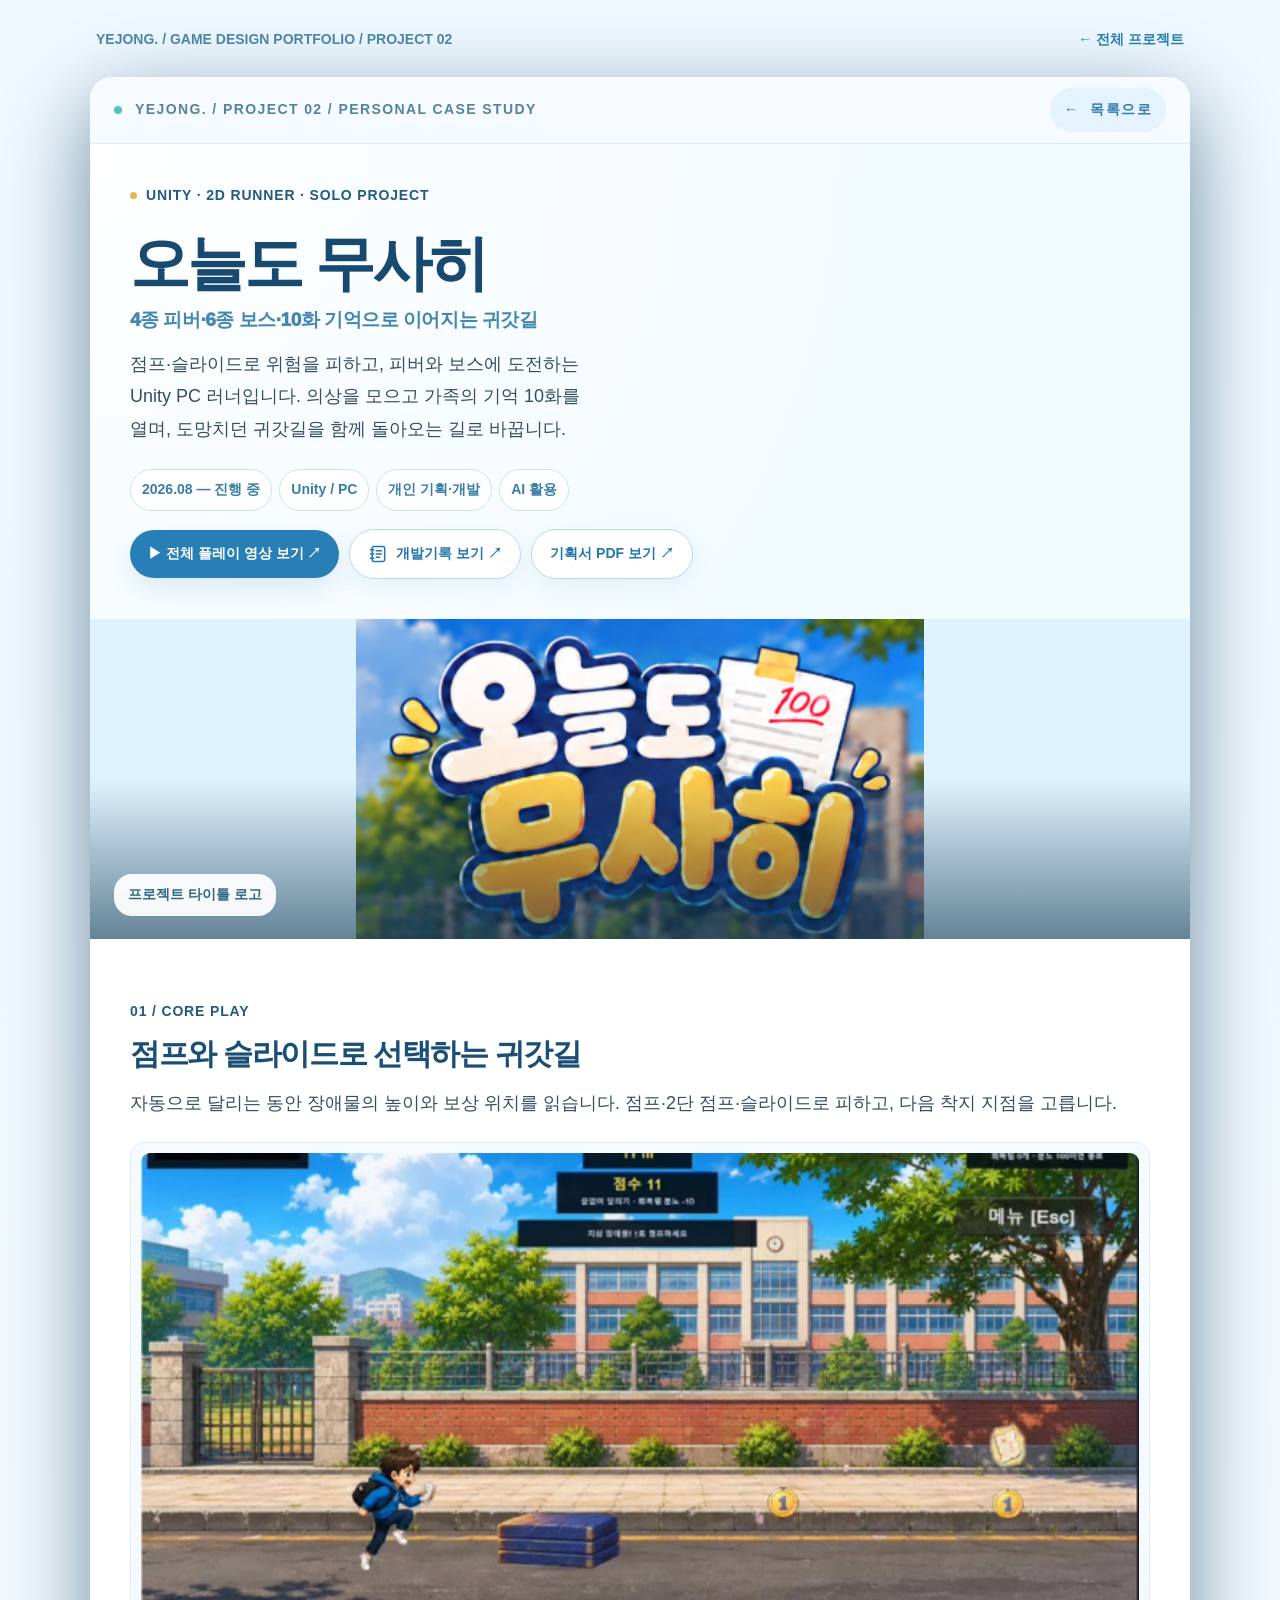
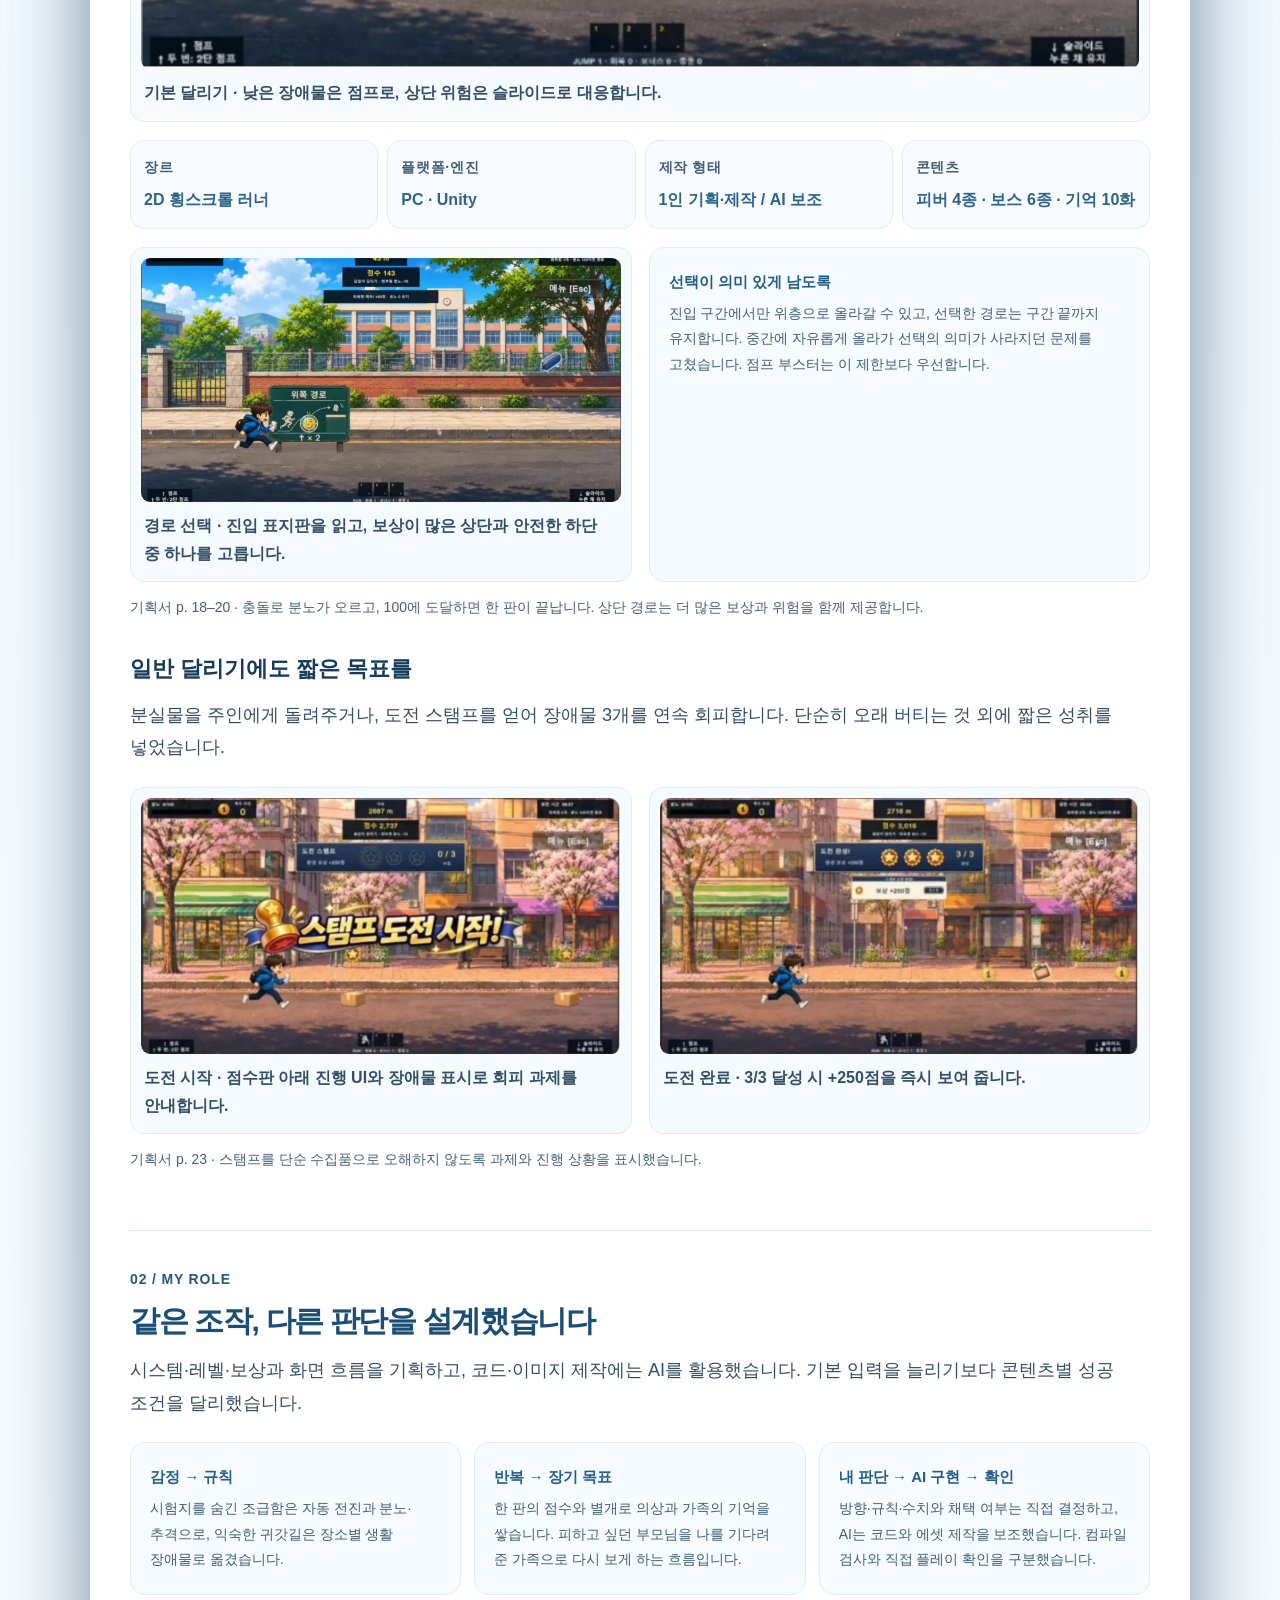
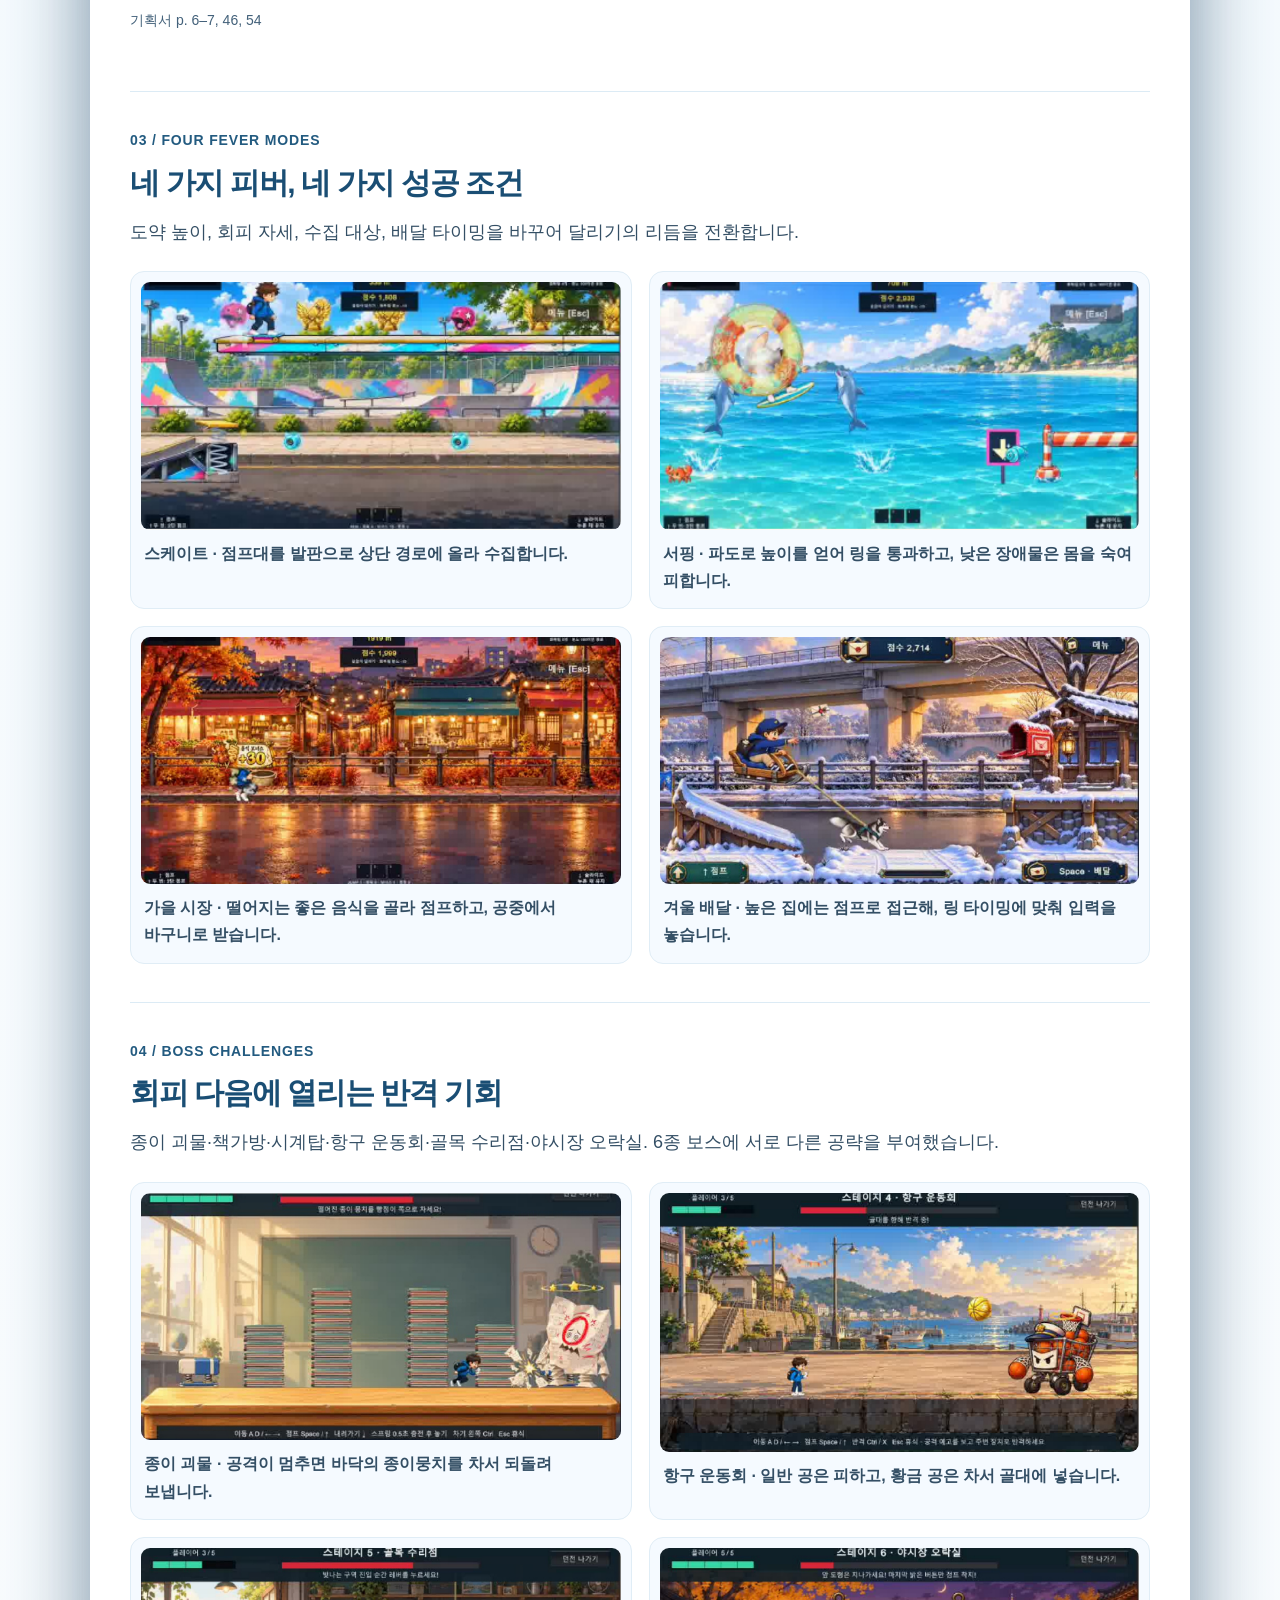
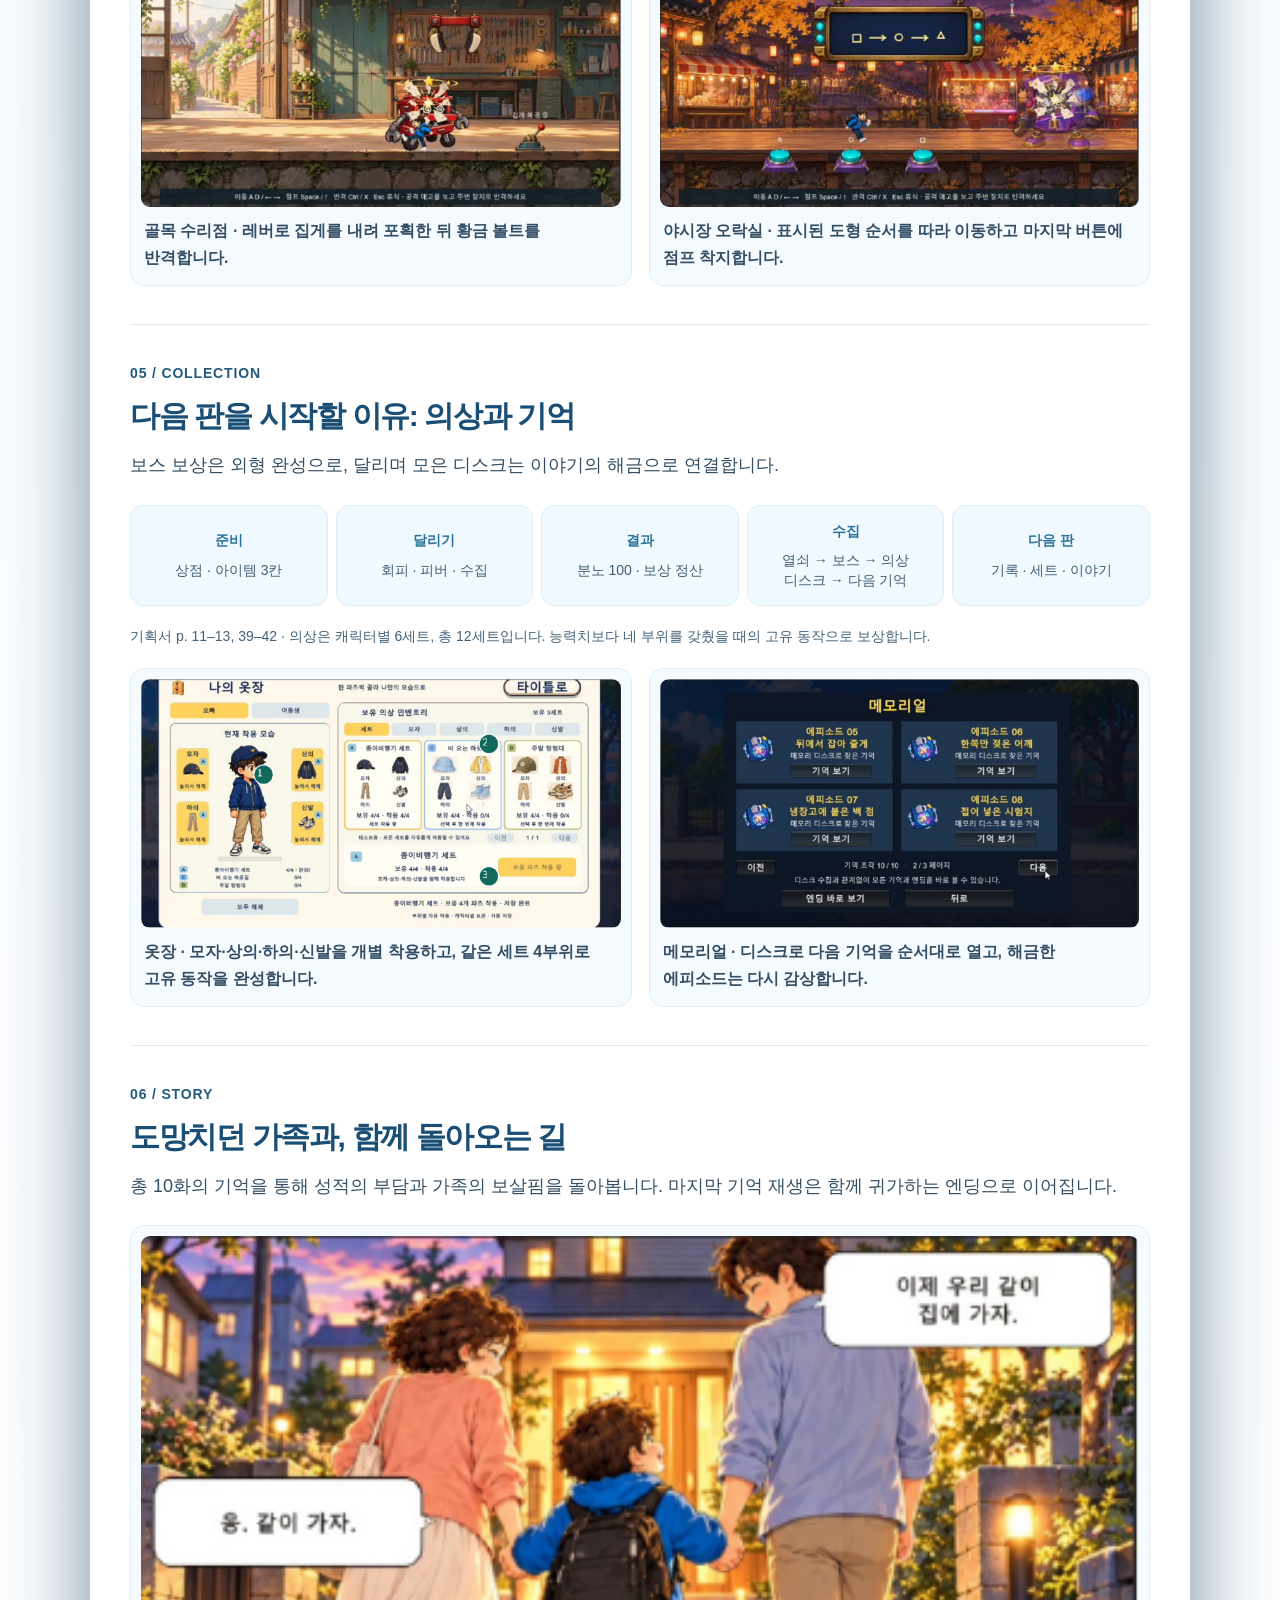
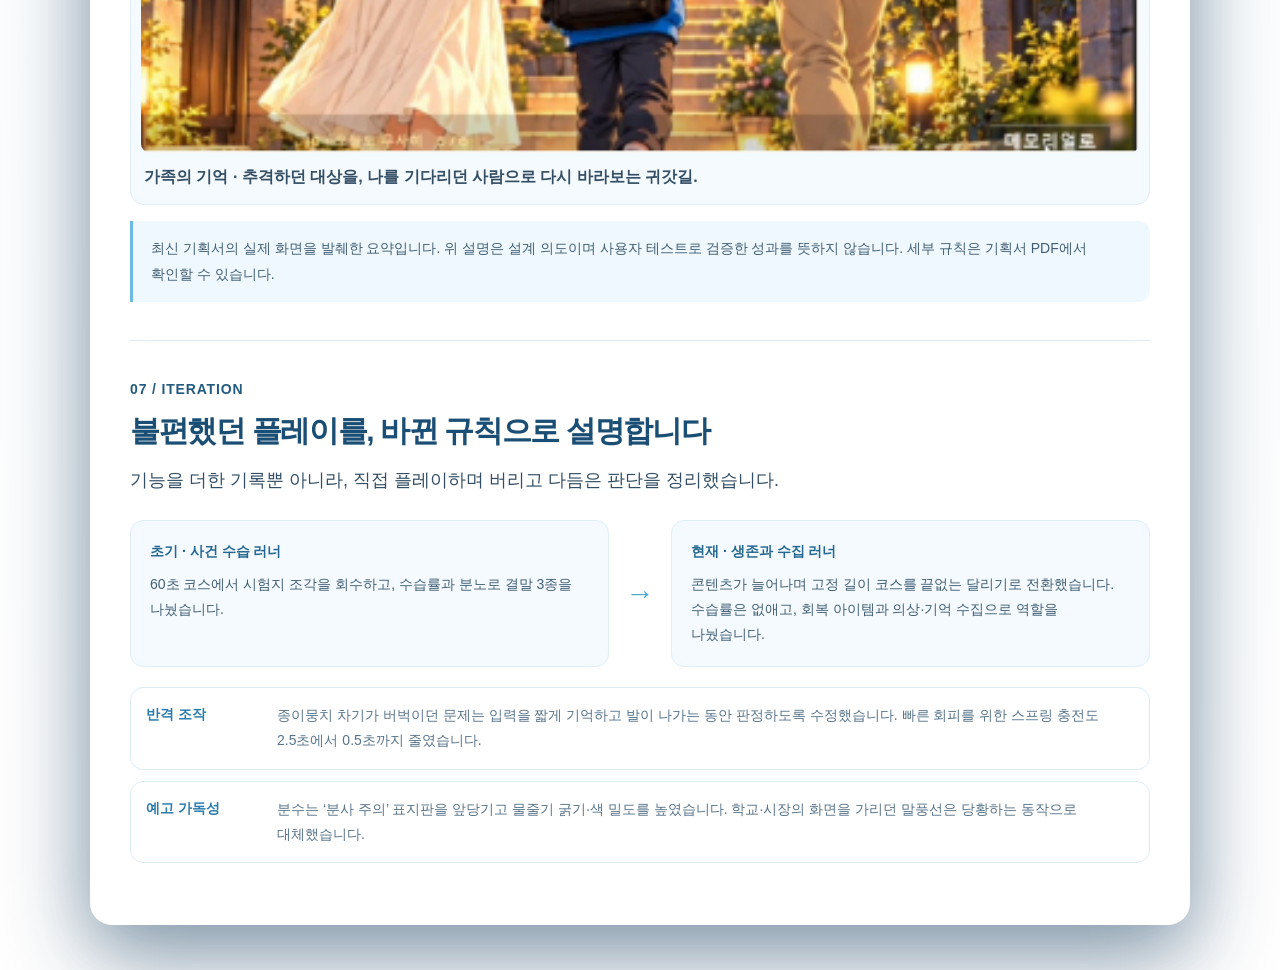
==== today-safely.html @ 372f177b "Remove remaining-validation card and closing source note" ====
<!doctype html><html lang="ko"><head><meta charset="utf-8"><meta name="viewport" content="width=device-width,initial-scale=1"><title>오늘도 무사히 | 서예종 게임 기획 포트폴리오</title>
<style>:root{--ink:#204765;--ink-deep:#163b5d;--ink-muted:#617f95;--accent:#4b96d2;--accent-deep:#287abc;--sky:#dfF3ff;--sky-mid:#c1e5fa;--powder:#eef8ff;--white:#fff;--line:rgba(69,125,166,.15);--shadow:0 26px 70px rgba(42,117,170,.13);--rad:26px;--max:1190px}
*{box-sizing:border-box}html{scroll-behavior:smooth;scroll-padding-top:92px}body{margin:0;background:#f8fcff;color:var(--ink);font-family:Pretendard,'Apple SD Gothic Neo','Noto Sans KR',-apple-system,BlinkMacSystemFont,'Segoe UI',sans-serif;-webkit-font-smoothing:antialiased;word-break:keep-all}a{color:inherit;text-decoration:none}button{font:inherit}::selection{background:#adddf9;color:#174a72}.container{width:min(var(--max),calc(100% - 88px));margin-inline:auto}.skip-link{position:fixed;top:-100px;left:16px;background:white;padding:12px 18px;z-index:30}.skip-link:focus{top:10px}a:focus-visible,button:focus-visible{outline:3px solid #257ab9;outline-offset:4px}
.site-header{height:86px;position:absolute;top:0;left:0;right:0;z-index:10}.nav-shell{display:flex;align-items:center;gap:28px;height:100%;border-bottom:1px solid rgba(255,255,255,.55)}.brand{display:flex;align-items:center;gap:11px;flex-shrink:0}.brand-symbol{display:grid;grid-template-columns:repeat(3,5px);align-items:center;gap:3px;width:29px;height:30px;transform:rotate(-26deg)}.brand-symbol span{border-radius:6px;background:#67addc}.brand-symbol span:nth-child(1){height:15px}.brand-symbol span:nth-child(2){height:28px}.brand-symbol span:nth-child(3){height:19px;background:#a6d5ee}.brand-wordmark{display:block;font-weight:850;font-size:19px;line-height:1;letter-spacing:-.055em}.brand-dot{color:#59b8e5}.brand-wordmark small{display:block;margin-top:6px;font-size:14px;color:#5c8dae;font-weight:800;letter-spacing:.18em}.desktop-nav{display:flex;gap:37px;margin-left:auto}.desktop-nav a{font-size:14px;font-weight:750;color:#477394;transition:color .2s}.desktop-nav a:hover,.desktop-nav a.is-active{color:#1c6297}.nav-contact{font-weight:750;background:rgba(255,255,255,.65);padding:12px 20px;border:1px solid rgba(255,255,255,.93);border-radius:999px;display:flex;gap:23px;align-items:center;font-size:14px;box-shadow:0 6px 18px #9ccce223}.nav-contact:hover{background:white}.nav-contact span{font-size:19px;line-height:1}.mobile-toggle,.mobile-menu{display:none}
.hero{position:relative;overflow:hidden;min-height:840px;background:linear-gradient(116deg,#e8f6ff 0%,#b8dff7 54%,#eaf9ff 100%);isolation:isolate}.sky-wash{position:absolute;inset:0;z-index:-1;background:radial-gradient(ellipse 500px 510px at 93% 29%,#ffffffcf,transparent 82%),radial-gradient(ellipse 560px 520px at 17% -7%,#ffffffa6,transparent 80%),radial-gradient(ellipse 650px 260px at 35% 98%,#effaffaa,transparent 86%)}.hero-grid{display:grid;grid-template-columns:1.04fr .96fr;align-items:center;gap:18px;position:relative;min-height:840px;padding-top:76px;padding-bottom:64px}.hero-copy{position:relative;z-index:2;margin-top:-28px}.hero-eyebrow{display:flex;align-items:center;gap:11px;font-size:14px;font-weight:850;letter-spacing:.15em;color:#2f84b3;margin-bottom:32px}.status-star{font-size:23px;line-height:1;color:#56a5d6}.eyebrow-line{width:36px;height:1px;background:#72b5dd}.hero h1{font-size:clamp(45px,4.6vw,69px);letter-spacing:-.079em;line-height:1.25;font-weight:850;color:#16466b;margin:0 0 25px}.hero h1 em{font-style:normal;color:#4491c8}.title-period{color:#75b9dc}.hero-intro{font-size:16px;line-height:1.95;color:#517995;letter-spacing:-.03em}.hero-intro strong{color:#2c668e}.hero-actions{display:flex;gap:24px;align-items:center;margin-top:39px}.primary-button{display:inline-flex;align-items:center;justify-content:space-between;gap:39px;background:#337eb5;border-radius:999px;color:white;padding:19px 23px;font-weight:800;font-size:14px;box-shadow:0 12px 23px #448fc045;transition:transform .2s,background .2s,box-shadow .2s}.primary-button:hover{background:#1f699f;transform:translateY(-3px);box-shadow:0 16px 25px #448fc04d}.primary-button span{font-size:19px;line-height:.8}.text-button{font-size:14px;font-weight:750;color:#386d91;display:flex;align-items:center;gap:14px}.text-button span{font-size:19px}.text-button:hover{color:#174d7a}.draft-marker{margin-top:96px;display:flex;align-items:center;gap:9px;color:#6f9dbb;font-size:14px;font-weight:850;letter-spacing:.12em}.draft-dot{width:7px;height:7px;border-radius:50%;background:#81bdcf}.cloud,.contact-cloud{position:absolute;width:180px;height:48px;background:#ffffffe0;border-radius:60px;filter:blur(1px)}.cloud:before,.cloud:after,.contact-cloud:before,.contact-cloud:after{content:"";position:absolute;border-radius:50%;background:inherit}.cloud:before,.contact-cloud:before{width:84px;height:84px;left:33px;bottom:10px}.cloud:after,.contact-cloud:after{width:61px;height:61px;right:23px;bottom:8px}.cloud-one{left:-50px;top:240px;opacity:.51;transform:scale(.8)}.cloud-two{right:6%;top:127px;opacity:.37;transform:scale(.82)}.cloud-three{left:36%;bottom:145px;opacity:.35;transform:scale(1.35)}.hero-art{height:624px;position:relative;transform:translateX(12px);min-width:0}.sun-halo{position:absolute;width:480px;height:480px;border-radius:50%;background:radial-gradient(circle,#f5fdffc9 0%,#fafcff55 55%,#fff0 70%);left:53%;top:40%;transform:translate(-50%,-50%)}.hero-orbit{position:absolute;border:1px solid #ffffffac;border-radius:50%;width:540px;height:540px;left:53%;top:43%;transform:translate(-50%,-50%)}.orbit-two{width:425px;height:425px;border-style:dashed;border-color:#ffffff77}.art-cloud{position:absolute;width:100px;height:29px;border-radius:70px;background:#fff9;z-index:1}.art-cloud::before{content:"";position:absolute;width:48px;height:48px;border-radius:50%;left:19px;bottom:9px;background:inherit}.art-cloud-one{top:90px;right:12px;transform:rotate(-10deg)}.art-cloud-two{bottom:159px;left:0;transform:scale(.8) rotate(8deg)}.floating-star{position:absolute;z-index:4;color:#fff;filter:drop-shadow(0 4px 9px #79afd9);font-size:31px;animation:float 6s ease-in-out infinite}.star-one{top:96px;left:90px}.star-two{right:-2px;top:198px;font-size:45px}.star-three{bottom:130px;right:52px;font-size:23px;color:#fff4ca}.idea-window{width:min(430px,calc(100% - 18px));position:absolute;z-index:3;left:52%;top:44%;transform:translate(-50%,-50%) rotate(-5deg);background:#fffd;border:1px solid #fff;box-shadow:0 40px 90px #4489b73c,0 5px 9px #3681ab19;border-radius:23px;overflow:hidden;backdrop-filter:blur(5px)}.window-header{display:flex;align-items:center;justify-content:space-between;padding:17px 21px;border-bottom:1px solid #e1f1fb;background:#f5fbff;font-size:14px;letter-spacing:.11em;color:#7093ac;font-weight:850}.window-dots{display:flex;gap:5px}.window-dots i{width:9px;height:9px;border-radius:50%;background:#fad5c6}.window-dots i:nth-child(2){background:#ffe1ab}.window-dots i:nth-child(3){background:#c5e7cb}.window-smile{font-size:18px;line-height:0;color:#68b4d8}.board-content{height:350px;position:relative;padding:35px 42px 15px}.board-kicker{font-size:14px;font-weight:900;letter-spacing:.18em;color:#81b6d2}.board-title{font-size:47px;font-weight:850;letter-spacing:-.08em;line-height:1.07;color:#2b5d86;margin-top:12px}.board-title span{color:#64afe0}.board-diagram{width:100%;height:160px;display:block;margin-top:0;overflow:visible}.floating-sticker{position:absolute;z-index:5;background:#fff;box-shadow:0 18px 40px #4694c53b}.sticker-left{left:7px;top:178px;border-radius:17px;padding:16px 17px;color:#4f90ba;font-size:14px;font-weight:900;letter-spacing:.09em;transform:rotate(10deg);line-height:1.3}.sticker-left span{display:block;font-size:33px;color:#96cae5;line-height:1}.sticker-right{right:-22px;bottom:142px;display:flex;gap:12px;align-items:center;padding:13px 19px;border-radius:15px;transform:rotate(7deg)}.sticker-icon{font-size:36px;color:#f5c472}.sticker-right b{font-size:14px;display:block;color:#397bb0}.sticker-right small{font-size:14px;color:#8db0c6;font-weight:800;letter-spacing:.1em}.hero-landscape{position:absolute;inset:auto -40px 0 -40px;height:160px;overflow:hidden;z-index:0;opacity:.75}.hill{position:absolute;bottom:-135px;width:630px;height:250px;border-radius:50%}.hill-back{background:#b6ded0;left:6%;transform:rotate(-8deg)}.hill-front{background:#a8d9bc;left:-33%;bottom:-165px;transform:rotate(6deg)}.tiny-flower{position:absolute;z-index:2;color:#fff5dd;font-size:18px}.flower-one{bottom:40px;left:30%}.flower-two{bottom:57px;right:7%}.flower-three{bottom:25px;right:28%}.hero-bottom-cloud{position:absolute;bottom:-70px;left:-3%;width:110%;height:108px;background:#f8fcff;border-radius:50% 50% 0 0;transform:rotate(-1.2deg)}.scroll-note{position:absolute;bottom:61px;left:50%;transform:translateX(-50%);z-index:2;font-size:14px;color:#558bb0;letter-spacing:.19em;font-weight:850;display:flex;align-items:center;gap:12px}.scroll-note span{font-size:18px}
.section{padding:129px 0}.section-index{font-size:14px;letter-spacing:.16em;font-weight:900;color:#5c9ecb}.section-heading{font-size:clamp(33px,3.5vw,49px);line-height:1.35;font-weight:850;letter-spacing:-.064em;margin:17px 0 24px;color:#254f70}.section-heading span{color:#6aaed8}.section-lead{color:#738fa3;font-size:16px;line-height:1.98;max-width:715px;margin:0}.about-grid{display:grid;grid-template-columns:22% 1fr;gap:55px}.section-side{position:relative;padding-top:17px}.deco-sparkle{font-size:85px;color:#d9effd;margin-top:55px;transform:rotate(18deg);line-height:1}.section-heading-top{display:flex;justify-content:space-between}.mini-pill{font-size:14px;font-weight:850;color:#669fc4;background:#eff8ff;padding:9px 17px;border-radius:40px;letter-spacing:.11em}.soft-star{font-size:35px;color:#b2dff5;margin-right:7px}.about-tag-row{display:flex;gap:10px;flex-wrap:wrap;margin:30px 0 48px}.about-tag-row span{padding:10px 16px;border:1px solid #cde7f8;border-radius:999px;color:#5f91b2;background:#f7fcff;font-weight:750;font-size:14px}.quote-block{background:linear-gradient(107deg,#eff9ff,#fff 84%);border:1px solid #dbedf8;border-radius:22px;padding:32px 38px;max-width:770px;position:relative;box-shadow:0 18px 35px #4f95c00a}.quote-icon{font-size:57px;line-height:.8;color:#91c5e3;font-family:Georgia,serif}.quote-block p{font-size:21px;font-weight:750;line-height:1.75;letter-spacing:-.05em;margin:4px 0 23px}.quote-foot{font-size:14px;font-weight:850;letter-spacing:.17em;color:#90b2c8}
.focus-section{background:#edf8ff;position:relative}.focus-section:before{position:absolute;content:"";top:-25px;left:-3%;width:110%;height:44px;background:#edf8ff;border-radius:50%}.section-title-group{display:flex;align-items:end;justify-content:space-between;gap:35px;margin-bottom:45px}.section-title-group .section-heading{margin-bottom:0}.section-title-group>p{color:#7b9ab0;font-size:14px;line-height:1.85;margin:0 0 4px}.focus-grid{display:grid;grid-template-columns:repeat(3,minmax(0,1fr));gap:19px}.focus-card{background:#fff;border:1px solid #e1eff8;border-radius:25px;padding:30px 30px 28px;box-shadow:0 22px 48px #5c9bc016;transition:transform .25s,box-shadow .25s;min-height:330px}.focus-card:hover{transform:translateY(-8px);box-shadow:0 28px 50px #5c9bc029}.focus-icon{width:90px;height:90px;border-radius:24px;display:grid;place-items:center;margin-bottom:28px}.focus-icon svg{width:65px;height:65px}.focus-blue{background:#e4f3ff;color:#62a4da}.focus-lilac{background:#f0edff;color:#9790d9}.focus-peach{background:#fff1e3;color:#dcaa81}.card-number{display:block;font-size:14px;color:#8aaec3;letter-spacing:.15em;font-weight:900}.focus-card h3{font-size:23px;letter-spacing:-.06em;margin:11px 0 10px}.focus-card p{font-size:14px;line-height:1.9;color:#7793a7;margin:0 0 21px;min-height:72px}.tag-chip{display:inline-block;background:#f2f8fc;color:#7798b2;padding:9px 13px;border-radius:7px;font-size:14px;font-weight:800;letter-spacing:.05em}
.projects-section{background:#f8fcff}.project-grid{display:grid;grid-template-columns:repeat(2,minmax(0,1fr));gap:28px}.project-card{min-width:0}.project-card.featured{grid-column:1/-1}.project-cover{height:270px;border-radius:23px;position:relative;overflow:hidden;isolation:isolate}.featured .project-cover{height:390px}.cover-one{background:linear-gradient(125deg,#a4ccef 5%,#cfe7ff 48%,#eaf7ff 100%)}.cover-one:before{content:"";position:absolute;width:600px;height:600px;border-radius:50%;background:radial-gradient(circle,#fff9,transparent 70%);right:-60px;top:-155px}.cover-sun{position:absolute;width:178px;height:178px;background:#f8f8e7;border-radius:50%;top:61px;right:17%;box-shadow:0 0 80px 32px #fffbf0ab}.cover-ring{position:absolute;width:380px;height:380px;right:9%;top:7px;border:1px solid #ffffffa9;border-radius:50%}.ring-b{transform:scale(1.23);border-style:dashed;opacity:.65}.cover-copy{position:absolute;top:92px;left:9%;font-size:68px;letter-spacing:-.075em;line-height:1.04;font-weight:850;color:#fff;z-index:2;text-shadow:0 3px 20px #4379a825}.cover-copy em{font-style:normal;color:#fff7d7}.cover-preview-chip{position:absolute;top:22px;left:25px;z-index:3;background:#fffafd;border:1px solid #fff;border-radius:999px;padding:10px 14px;color:#6e9bba;font-size:14px;font-weight:900;letter-spacing:.15em}.cover-cloud{position:absolute;right:8%;bottom:75px;width:200px;height:54px;border-radius:60px;background:#ffffffaa;transform:rotate(5deg)}.cover-cloud:before{content:"";position:absolute;width:100px;height:95px;left:30px;bottom:11px;border-radius:50%;background:inherit}.cover-hill{position:absolute;width:125%;height:240px;border-radius:50%;background:#a2d7c1;left:-20%;bottom:-200px;transform:rotate(-7deg)}.cover-two{background:linear-gradient(150deg,#e8e4ff,#ceddfd 67%,#c5e7f6)}.orbit-graphic{position:absolute;left:50%;top:51%;transform:translate(-50%,-50%);width:220px;height:220px;display:grid;place-items:center}.orbit-graphic span{position:absolute;border:2px solid #fffafa;border-radius:50%}.orbit-large{inset:0}.orbit-mid{inset:34px;background:#e9f3ffb8;box-shadow:0 8px 35px #758dda25}.orbit-small{inset:69px;background:#fafaff;box-shadow:0 8px 35px #758dda25}.orbit-graphic b{font-size:42px;color:#8f9ddb;z-index:2;letter-spacing:-.09em}.cover-three{background:linear-gradient(125deg,#e2f6e9,#d7f1f9 70%,#effaf4)}.sketch-frame{position:absolute;width:195px;height:235px;background:#ffffffc9;border:1px solid #fff;box-shadow:12px 12px 0 #99d9c278,0 18px 60px #74b49c47;border-radius:12px;left:50%;top:55%;transform:translate(-50%,-50%) rotate(-7deg);padding:26px}.sketch-frame>span{font-size:14px;font-weight:900;color:#81b39c;letter-spacing:.12em}.sketch-line{height:5px;background:#b5dbd1;border-radius:4px;position:absolute;left:26px}.line-a{top:63px;width:104px}.line-b{top:78px;width:77px}.line-c{bottom:57px;width:125px}.line-d{bottom:42px;width:81px}.sketch-shape{position:absolute;top:111px;left:62px;width:64px;height:45px;background:#cae4f5;border-radius:14px 14px 26px 26px;transform:rotate(-14deg)}.cover-asterisk{position:absolute;right:9%;top:28%;color:white;font-size:62px}.project-info{display:flex;justify-content:space-between;gap:16px;align-items:end;padding:21px 7px 14px}.project-type{font-size:14px;font-weight:900;letter-spacing:.12em;color:#80a4bb}.project-info h3{font-size:22px;letter-spacing:-.055em;margin:9px 0 9px}.project-info p{font-size:14px;color:#809bad;line-height:1.7;margin:0}.coming-pill{border:1px solid #d5e8f5;border-radius:100px;color:#7b9db6;font-weight:900;letter-spacing:.06em;font-size:14px;padding:11px 13px;white-space:nowrap;background:#fff}.coming-pill span{font-size:14px;margin-left:9px}.project-footnote{margin-top:32px;text-align:center;color:#8faabd;font-size:14px}.project-footnote span{color:#75add2;margin-right:9px}
.process-section{background:linear-gradient(155deg,#eaf7ff,#f8fcff);position:relative}.process-wrap{display:grid;grid-template-columns:.83fr 1.17fr;gap:90px;align-items:start}.process-intro{padding-top:36px}.process-intro>p{color:#7796a9;line-height:1.9;max-width:360px;font-size:14px}.process-doodle{display:block;margin-top:65px;color:#a7d3ed;letter-spacing:.45em;font-size:25px}.process-steps{position:relative;border-radius:25px;background:#ffffffd4;border:1px solid #fff;box-shadow:0 22px 45px #7eb1d015;padding:16px 32px}.process-step{display:grid;grid-template-columns:46px 1fr 34px;gap:15px;align-items:center;padding:24px 5px;border-bottom:1px solid #e5f1f9;position:relative}.process-step:last-child{border:0}.process-number{color:#93bed9;font-size:14px;font-weight:900}.process-step h3{font-size:21px;margin:0 0 9px;color:#396987;letter-spacing:-.04em}.process-step h3 small{font-size:14px;font-weight:750;color:#95aec0;margin-left:13px}.process-step p{font-size:14px;margin:0;color:#8da5b4}.step-icon{width:34px;height:34px;border-radius:50%;display:grid;place-items:center;font-size:19px;color:#73afda;background:#eef8ff}.process-step:nth-child(3) .step-icon{color:#9b95d9;background:#f3f1ff}.process-step:nth-child(4) .step-icon{color:#ccad60;background:#fff9e5}.process-step:nth-child(5) .step-icon{color:#6cae9c;background:#e7f8f2}
.contact-section{position:relative;background:linear-gradient(150deg,#b8e0f7,#dcf3ff 66%,#f0faff);text-align:center;overflow:hidden;isolation:isolate;padding:107px 0 100px}.contact-section:after{position:absolute;inset:0;content:"";z-index:-1;background:radial-gradient(ellipse 530px 300px at 67% 0%,#fff8,transparent),radial-gradient(ellipse 400px 300px at 10% 92%,#fff7,transparent)}.contact-inner{position:relative}.contact-inner .section-index{color:#4c94bf}.contact-sparkle{font-size:41px;color:white;margin:24px 0 0;filter:drop-shadow(0 3px 7px #98cdec)}.contact-inner h2{font-size:clamp(34px,4.5vw,60px);letter-spacing:-.075em;line-height:1.38;color:#22597d;margin:15px 0 20px}.contact-inner h2 em{font-style:normal;color:#4b9acc}.contact-inner p{color:#6895b2;line-height:1.95;font-size:14px}.contact-footer-action{display:flex;flex-wrap:wrap;gap:18px;align-items:center;justify-content:center;margin-top:39px}.contact-placeholder{font-size:14px;font-weight:800;color:#5a8cae;border:1px solid #ffffffa8;background:#ffffffaa;padding:15px 25px;border-radius:50px}.contact-top{font-weight:850;font-size:14px;color:#296f9e;border-bottom:1px solid #7ab5d5;padding:10px}.contact-top:hover{color:#064c7b}.contact-cloud{z-index:-1;opacity:.35}.cc-one{left:-62px;top:45%;transform:scale(1.5)}.cc-two{right:-34px;top:36%;transform:scale(1.2)}.site-footer{background:#f8fcff;padding:35px 0}.footer-grid{display:flex;align-items:center;gap:20px}.footer-brand{font-size:20px;font-weight:900;letter-spacing:-.06em;color:#285d83}.footer-brand span{color:#69b4df}.footer-grid>span{font-size:14px;letter-spacing:.13em;color:#93b1c3;font-weight:850}.footer-grid small{margin-left:auto;color:#9db3c1;font-size:14px}
.reveal{opacity:0;transform:translateY(20px);transition:opacity .55s ease,transform .55s ease}.reveal.is-visible{opacity:1;transform:translateY(0)}.hero-art.reveal.is-visible{transform:translateX(12px)}@keyframes float{0%,100%{translate:0 0}50%{translate:0 -11px}}
@media(max-width:1050px){.container{width:min(var(--max),calc(100% - 56px))}.hero{min-height:770px}.hero-grid{min-height:770px}.hero h1{font-size:clamp(40px,4.7vw,55px)}.hero-art{transform:translateX(-5px) scale(.88);transform-origin:center}.hero-art.reveal.is-visible{transform:translateX(-5px) scale(.88)}.idea-window{width:415px}.sticker-right{right:-28px}.desktop-nav{gap:23px}.process-wrap{gap:40px}.cover-copy{font-size:59px}}
@media(max-width:760px){.container{width:calc(100% - 38px)}.site-header{height:72px}.nav-shell{border-bottom:1px solid #ffffff88}.brand-wordmark{font-size:18px}.desktop-nav,.nav-contact{display:none}.mobile-toggle{margin-left:auto;display:grid;place-content:center;gap:5px;width:44px;height:42px;border:1px solid #fff9;background:#ffffff8c;border-radius:13px;cursor:pointer}.mobile-toggle span{height:2px;width:20px;background:#376e96;border-radius:3px;transition:transform .2s,opacity .2s}.mobile-toggle[aria-expanded=true] span:first-child{transform:translateY(7px) rotate(45deg)}.mobile-toggle[aria-expanded=true] span:nth-child(2){opacity:0}.mobile-toggle[aria-expanded=true] span:last-child{transform:translateY(-7px) rotate(-45deg)}.mobile-menu:not([hidden]){display:flex;position:absolute;left:19px;right:19px;top:70px;padding:10px;flex-direction:column;border-radius:18px;background:#ffffffed;box-shadow:0 20px 40px #4e9fc138;backdrop-filter:blur(15px)}.mobile-menu a{padding:12px 15px;font-size:14px;color:#3e779e;font-weight:750}.hero{min-height:auto}.hero-grid{display:flex;flex-direction:column;align-items:stretch;gap:0;padding-top:150px;padding-bottom:85px;min-height:0}.hero-copy{margin:0}.hero-eyebrow{font-size:14px;margin-bottom:24px}.hero h1{font-size:clamp(40px,9vw,62px);line-height:1.28}.hero-intro{font-size:14px;margin-top:21px;line-height:1.9}.hero-actions{margin-top:28px;gap:19px}.primary-button{padding:16px 18px;gap:19px;font-size:14px}.text-button{font-size:14px}.draft-marker{margin-top:33px;font-size:14px}.hero-art{height:470px;max-width:540px;width:100%;margin:0 auto;transform:scale(.86) translateX(-2px);transform-origin:center center}.hero-art.reveal.is-visible{transform:scale(.86) translateX(-2px)}.hero-orbit{width:440px;height:440px;top:50%}.orbit-two{width:345px;height:345px}.sun-halo{width:390px;height:390px;top:51%}.idea-window{width:min(405px,100%);top:47%}.sticker-left{top:125px;left:-5px}.sticker-right{bottom:93px;right:-10px}.hero-landscape{bottom:-2px}.scroll-note{display:none}.section{padding:87px 0}.about-grid{grid-template-columns:1fr;gap:5px}.section-side{padding-top:0}.deco-sparkle{display:none}.section-heading{font-size:clamp(32px,7vw,44px)}.section-lead{font-size:14px}.quote-block{padding:28px 25px}.quote-block p{font-size:17px}.focus-grid{grid-template-columns:1fr}.focus-card{min-height:auto;padding:25px}.focus-icon{width:70px;height:70px;margin-bottom:16px}.focus-icon svg{width:52px}.focus-card p{min-height:auto}.section-title-group{display:block}.section-title-group>p{margin-top:18px}.project-grid{grid-template-columns:1fr;gap:25px}.project-card.featured{grid-column:auto}.project-cover,.featured .project-cover{height:260px}.cover-copy{font-size:43px;top:85px;left:8%}.cover-sun{width:135px;height:135px}.cover-ring{width:280px;height:280px}.project-info{align-items:start}.project-info h3{font-size:19px}.project-info p{font-size:14px}.coming-pill{font-size:14px;padding:9px}.process-wrap{grid-template-columns:1fr;gap:26px}.process-intro{padding-top:0}.process-doodle{display:none}.process-steps{padding:10px 20px}.process-step h3{font-size:18px}.process-step h3 small{font-size:14px}.contact-section{padding:85px 0}.contact-inner h2{font-size:37px}.contact-footer-action{flex-direction:column}.footer-grid{flex-wrap:wrap}.footer-grid small{margin-left:0;width:100%}}
@media(max-width:400px){.hero-grid{padding-top:127px}.hero h1{font-size:39px}.hero-intro{font-size:14px}.hero-actions{gap:13px}.hero-art{height:420px;transform:scale(.78) translateX(-5px);margin-top:-6px}.hero-art.reveal.is-visible{transform:scale(.78) translateX(-5px)}.idea-window{width:400px;max-width:none}.hero-orbit{left:53%}.art-cloud-one{right:-85px}.sticker-right{right:-50px}.project-info{flex-direction:column}.coming-pill{margin-top:7px}}
@media(prefers-reduced-motion:reduce){html{scroll-behavior:auto}*,*:before,*:after{animation:none!important;transition:none!important}.reveal{opacity:1;transform:none}.hero-art.reveal{transform:none}}


/* ================================================================
   PORTFOLIO CONCEPT V2 — Refinements
   The original sky illustration and palette remain untouched.
   This section controls refinement and the interactive prototype.
   ================================================================ */
:root{--surface:#fff;--sky-edge:#badff5;--soft-lilac:#e4e4ff;--soft-mint:#e4f7ef}
html{scroll-padding-top:92px}
body{overflow-x:hidden}
button{font:inherit}
button:focus-visible,a:focus-visible{outline:3px solid #277ec9;outline-offset:4px}
::selection{background:#b5e4ff;color:#16476f}
.scroll-progress{position:fixed;top:0;left:0;width:100%;height:3px;z-index:110;pointer-events:none}
.scroll-progress>span{height:100%;width:0;display:block;background:linear-gradient(90deg,#5ab4ed,#89d5f6,#8fb9e8);box-shadow:0 1px 7px #7ccaffb5;transition:width .08s linear}
.site-header{position:fixed;top:3px;transition:background .3s,box-shadow .3s;backdrop-filter:blur(0)}
.site-header.is-scrolled{background:#eef9ffdf;box-shadow:0 6px 35px rgba(66,134,180,.09);backdrop-filter:blur(20px);-webkit-backdrop-filter:blur(20px)}
.site-header .nav-shell{transition:border-color .3s}
.site-header.is-scrolled .nav-shell{border-color:transparent}
.hero{background:linear-gradient(111deg,#ecf9ff 0%,#c5e6f9 46%,#ddf4ff 79%,#f3fbff 100%)}
.hero:before{content:"";position:absolute;inset:0;z-index:-2;background:radial-gradient(ellipse 32% 38% at 78% 15%,#fff9,transparent 85%),radial-gradient(ellipse 42% 45% at 9% 65%,#fff6,transparent 80%)}
.hero .hero-intro{max-width:475px}
.hero .title-period{color:#88ccea}
.hero-eyebrow{letter-spacing:.16em}
.hero-eyebrow .status-star{filter:drop-shadow(0 3px 6px #8bc7e3)}
.idea-window{box-shadow:0 40px 95px #417baf35,0 6px 12px #307bad17;transition:box-shadow .35s ease}
.hero-art:hover .idea-window{box-shadow:0 47px 103px #417baf4a,0 6px 12px #307bad17}
.floating-sticker{animation:float 7s ease-in-out infinite}
.sticker-right{animation-delay:-3.1s}
.draft-marker{background:#f8fcff99;border:1px solid #ffffffa3;display:inline-flex;border-radius:99px;padding:9px 13px;box-shadow:0 6px 21px #6eb0ce15}
.sky-ribbon{background:#f8fcff;border-top:1px solid #eaf5fc;border-bottom:1px solid #e2f1fa;position:relative;z-index:2}
.sky-ribbon-inner{min-height:100px;display:flex;align-items:center;justify-content:space-between;gap:20px}
.ribbon-label{font-size:14px;letter-spacing:.14em;font-weight:900;color:#7fa9c4}
.ribbon-words{display:flex;gap:20px;align-items:center;font-size:23px;color:#487ca1;font-weight:850;letter-spacing:-.055em}
.ribbon-words span{display:inline-flex;align-items:flex-start;gap:8px}
.ribbon-words i{font-size:14px;letter-spacing:0;font-style:normal;color:#9dc9e3;margin-top:2px}
.ribbon-words b{color:#b7dbee;font-size:14px;font-weight:400}
.sky-ribbon a{text-decoration:none;font-size:14px;font-weight:900;letter-spacing:.10em;color:#6f9dbc;border-bottom:1px solid #aacde2;padding-bottom:5px;white-space:nowrap}
.sky-ribbon a:hover{color:#217ab5}
.about-main .quote-block{border:1px solid #e7f2f9;box-shadow:0 15px 50px rgba(71,134,179,.055)}
.about-principles{display:grid;grid-template-columns:repeat(3,minmax(0,1fr));margin-top:38px;border-top:1px solid #dceef8;border-bottom:1px solid #dceef8}
.about-principles>div{display:flex;flex-direction:column;gap:9px;padding:24px 17px 25px;border-right:1px solid #e3f0f8}
.about-principles>div:first-child{padding-left:5px}
.about-principles>div:last-child{border-right:0}
.about-principles span{font-size:14px;font-weight:950;color:#7ab8de;letter-spacing:.08em}
.about-principles strong{font-size:18px;letter-spacing:-.055em;color:#376d94}
.about-principles small{font-size:14px;color:#91a9b9;letter-spacing:-.025em}
.focus-card{border:1px solid #eaf4fb;transition:transform .3s ease,box-shadow .3s ease,border-color .3s ease;background:#fffe}
.focus-card:hover{transform:translateY(-9px);box-shadow:0 29px 60px #4f9ac026;border-color:#c7e6f8}
.focus-card .focus-icon{transition:transform .3s ease}
.focus-card:hover .focus-icon{transform:rotate(-5deg) scale(1.06)}
.project-cover{transition:filter .3s ease,transform .4s ease}
.project-card{border-radius:25px;transition:transform .33s ease}
.project-card:hover{transform:translateY(-4px)}
.project-card:hover .project-cover{filter:saturate(1.06) brightness(1.01)}
.project-info{gap:20px}
.case-preview-btn{align-self:end;white-space:nowrap;flex-shrink:0;appearance:none;border:1px solid #a6d0ea;border-radius:100px;background:#f1f9ff;color:#2e77a8;cursor:pointer;font-weight:850;font-size:14px;display:flex;gap:17px;align-items:center;padding:12px 16px;transition:color .2s,background .2s,box-shadow .2s,transform .2s}
.case-preview-btn:hover{color:#fff;background:#388ec6;border-color:#388ec6;box-shadow:0 9px 24px #4c9ed04a;transform:translateY(-2px)}
.case-preview-btn span{font-size:15px}
.project-footnote{background:#f2faff;border:1px solid #dfedf7;border-radius:100px;padding:15px 20px;width:fit-content;margin:40px auto 0!important;font-size:14px;line-height:1.6}
.project-footnote span{margin-right:7px}
.process-steps{position:relative}
.process-steps-heading{display:flex;justify-content:space-between;align-items:center;color:#8baec2;letter-spacing:.11em;font-size:14px;font-weight:900;padding:15px 6px 10px;border-bottom:1px solid #e7f1f8}
.process-step{appearance:none;cursor:pointer;width:100%;background:transparent;text-align:left;transition:background .2s,padding .2s,border-color .2s;border:0;border-bottom:1px solid #e7f1f8;display:grid;grid-template-columns:46px 1fr 34px;gap:15px;align-items:center;padding:20px 5px;border-radius:0}
.process-step:hover{background:#f1f9ff}
.process-step.is-selected{background:#f0f9ff;border-left:3px solid #70b8e3;padding-left:12px}
.process-step-copy{display:flex;flex-direction:column;gap:8px}
.process-step-copy strong{font-size:21px;line-height:1.15;color:#376d92;font-weight:850;letter-spacing:-.045em}
.process-step-copy small{font-size:14px;letter-spacing:-.02em;color:#91abc0;font-weight:750;margin-left:12px}
.process-step-copy>span{font-size:14px;color:#8da5b4;line-height:1.55}
.process-step .step-icon{transition:transform .2s,background .2s}
.process-step.is-selected .step-icon{background:#d8eefc;transform:scale(1.08)}
.process-insight{margin-top:21px;padding:22px 24px;background:linear-gradient(135deg,#edf8ff,#f6fbff);border:1px solid #d7eafa;border-radius:17px;position:relative;overflow:hidden}
.process-insight:after{content:'✦';position:absolute;right:20px;top:14px;font-size:40px;color:#d5ecfa;pointer-events:none}
.process-insight>div{display:flex;align-items:center;gap:13px;flex-wrap:wrap;position:relative;z-index:1}
.insight-label{font-size:14px;font-weight:900;letter-spacing:.07em;color:#71accc;white-space:nowrap}
#insight-title{font-size:14px;color:#326e95;letter-spacing:-.03em}
#insight-body{font-size:14px;line-height:1.7;color:#668da8;margin:9px 0 11px;max-width:440px}
.insight-chips{font-size:14px;font-weight:850;color:#4f93c1}
.contact-placeholder{display:inline-flex;align-items:center;gap:12px;box-shadow:0 8px 20px #8cbddd24}
.contact-placeholder b{font-size:14px;color:#7ea9c7;font-weight:700}
.contact-bubble{display:grid;place-items:center;background:#e0f1fc;width:27px;height:27px;border-radius:50%;font-size:15px}
.contact-inner h2{max-width:780px;margin-left:auto;margin-right:auto}
.back-to-top{position:fixed;bottom:28px;right:28px;width:48px;height:48px;border:1px solid #d6ebf8;border-radius:50%;background:#ffffffef;box-shadow:0 9px 25px #3a8fbb30;display:grid;place-items:center;color:#3984b9;font-size:22px;z-index:30;cursor:pointer;opacity:0;pointer-events:none;transform:translateY(10px);transition:opacity .25s,transform .25s,background .2s}
.back-to-top.is-visible{opacity:1;pointer-events:auto;transform:translateY(0)}
.back-to-top:hover{background:#dfF3ff}
/* Modal: intentionally shows only blank future case study layout */
.case-dialog{border:0;background:transparent;padding:16px;width:min(820px,calc(100% - 30px));max-height:min(90vh,1000px);margin:auto;overflow:auto;border-radius:28px;color:var(--ink);box-sizing:border-box}
.case-dialog::backdrop{background:rgba(23,61,90,.42);backdrop-filter:blur(7px)}
.dialog-shell{background:#fcfeff;border-radius:24px;overflow:hidden;box-shadow:0 30px 100px #164d773b}
.dialog-topline{display:flex;justify-content:space-between;align-items:center;padding:13px 19px;background:white;color:#78a0b9;font-size:14px;letter-spacing:.16em;font-weight:850}
.dialog-close{cursor:pointer;background:#eff8ff;border:0;border-radius:50%;width:36px;height:36px;color:#4b90bc;font-size:16px}
.dialog-hero{position:relative;background:linear-gradient(125deg,#c3e7fc,#dff4ff 55%,#f4fbff);padding:53px 53px 50px;overflow:hidden;isolation:isolate}
.dialog-hero:before{content:'';position:absolute;width:270px;height:270px;right:2%;bottom:-150px;border-radius:50%;background:#fff9;filter:blur(8px)}
.dialog-rings{position:absolute;width:330px;height:330px;border:1px solid #fff9;border-radius:50%;right:-70px;top:-185px}
.dialog-rings:after{content:'';position:absolute;border:1px solid #fff9;border-radius:50%;inset:33px}
.dialog-eyebrow{font-size:14px;letter-spacing:.15em;font-weight:900;color:#468abc}
.dialog-hero h2{font-size:clamp(29px,4vw,43px);line-height:1.3;letter-spacing:-.07em;color:#265a7d;margin:20px 0}
.dialog-hero h2 em{font-style:normal;color:#449bd3}
.dialog-hero p{margin:0;color:#5a8aab;font-size:14px;line-height:1.8;max-width:540px}
.dialog-draft-tag{display:inline-block;margin-top:27px;background:#fff9;border:1px solid #fff;border-radius:100px;padding:9px 14px;color:#6999b8;font-size:14px;letter-spacing:.07em;font-weight:850}
.dialog-content{padding:35px 53px 37px}
.dialog-section-title{display:flex;justify-content:space-between;padding-bottom:17px;border-bottom:1px solid #e5f2fa;color:#88aac1;font-size:14px;font-weight:950;letter-spacing:.12em}
.dialog-grid{display:grid;grid-template-columns:repeat(2,minmax(0,1fr));gap:13px;margin-top:21px}
.dialog-block{display:flex;gap:16px;min-height:113px;padding:20px 15px;border:1px solid #e5f0f8;border-radius:16px;background:#f9fdff}
.dialog-n{width:29px;height:29px;border-radius:9px;background:#e6f5ff;color:#559bca;display:grid;place-items:center;flex-shrink:0;font-size:14px;font-weight:900}
.dialog-block h3{margin:0;color:#356c92;font-size:15px;letter-spacing:-.03em}
.dialog-block h3 small{display:block;color:#9bb5c5;font-weight:600;font-size:14px;margin-top:5px}
.dialog-block p{font-size:14px;line-height:1.7;color:#7c9eaf;margin:12px 0 0}
.dialog-note{display:flex;gap:10px;align-items:center;color:#8aa9ba;font-size:14px;margin:22px 0 0;line-height:1.6}
.dialog-note span{color:#81bcd9;font-size:17px}
.dialog-bottom-close{margin-top:24px;display:flex;justify-content:space-between;gap:15px;align-items:center;border:none;border-radius:100px;padding:12px 18px;background:#338dc8;color:white;font-size:14px;font-weight:850;cursor:pointer}
.dialog-bottom-close:hover{background:#237cb8}
@media(max-width:1050px){.ribbon-words{font-size:20px}.sky-ribbon-inner{min-height:85px}}
@media(max-width:760px){
 html{scroll-padding-top:78px}
 .site-header{top:3px;background:#e9f7ff77;backdrop-filter:blur(14px);-webkit-backdrop-filter:blur(14px)}
 .sky-ribbon-inner{min-height:87px;flex-wrap:wrap;gap:10px;padding-top:15px;padding-bottom:15px}
 .ribbon-label{width:100%;font-size:14px}
 .ribbon-words{font-size:19px;gap:12px}
 .ribbon-words b{font-size:14px}
 .sky-ribbon a{font-size:14px}
 .hero-grid{padding-top:125px;padding-bottom:52px}
 .hero-art,.hero-art.reveal.is-visible{width:min(100%,390px);max-width:390px;height:365px;transform:none!important;margin-top:18px;margin-bottom:0;}
 .hero-orbit{width:350px;height:350px;left:50%;top:47%}
 .orbit-two{width:270px;height:270px}
 .sun-halo{width:350px;height:350px;left:50%;top:47%}
 .idea-window{width:min(335px,calc(100% - 16px));max-width:335px;left:50%;top:45%;transform:translate(-50%,-50%) rotate(-4deg)}
 .sticker-left{top:45px;left:0;font-size:14px}
 .sticker-right{right:-5px;bottom:61px}
 .hero-landscape{bottom:0;height:87px}
 .hero-bottom-cloud{bottom:-84px}
 .about-principles{grid-template-columns:repeat(3,minmax(0,1fr));margin-top:29px}
 .about-principles>div{padding:17px 8px}
 .about-principles strong{font-size:14px}
 .about-principles small{font-size:14px;line-height:1.5}
 .project-info{flex-wrap:wrap}
 .case-preview-btn{align-self:auto}
 .process-steps-heading{font-size:14px}
 .process-step{padding:18px 5px;gap:10px;grid-template-columns:30px 1fr 31px}
 .process-step-copy strong{font-size:18px}
 .process-step-copy small{font-size:14px;margin-left:8px}
 .process-step-copy>span{font-size:14px}
 .process-insight{padding:18px}
 .back-to-top{width:43px;height:43px;right:14px;bottom:18px}
 .case-dialog{width:calc(100% - 20px);padding:5px;max-height:94vh;border-radius:20px}
 .dialog-shell{border-radius:17px}
 .dialog-hero{padding:34px 23px}
 .dialog-content{padding:24px 21px}
 .dialog-grid{grid-template-columns:1fr}
 .dialog-block{min-height:0}
 .dialog-hero h2{font-size:29px}
}
@media(max-width:400px){
 .hero-art,.hero-art.reveal.is-visible{height:340px;max-width:100%;margin:3px auto 0;transform:none!important}
 .idea-window{max-width:310px;width:min(310px,calc(100% - 12px))}
 .hero-orbit{width:315px;height:315px;left:50%}
 .sun-halo{width:315px;height:315px;left:50%}
 .sticker-right{right:-1px;bottom:42px}
 .sticker-left{top:25px;left:0}
 .ribbon-words{font-size:16px;gap:9px}
 .sky-ribbon a{font-size:14px}
 .ribbon-words span{gap:4px}
 .project-info{flex-direction:column}
 .case-preview-btn{align-self:flex-start;margin-top:7px}
}
@media(prefers-reduced-motion:reduce){.floating-sticker{animation:none}.back-to-top{transition:none}}
/* Keep large decorative clouds inside the visible viewport. */
html{overflow-x:clip}
/* V3 / factual profile & featured case study */
.profile-stats{display:grid;grid-template-columns:repeat(3,minmax(0,1fr));gap:12px;margin:-21px 0 33px}
.profile-stats>div{padding:18px 19px;background:linear-gradient(160deg,#f8fcff,#eaf7ff);border:1px solid #d9edfa;border-radius:17px;min-height:101px;box-shadow:0 10px 30px #699ec30a}
.profile-stats span{display:block;font-size:14px;letter-spacing:.14em;font-weight:900;color:#6b9abb;margin-bottom:11px}
.profile-stats strong{display:block;font-size:14px;line-height:1.5;color:#326d95;letter-spacing:-.045em}
.profile-stats small{display:block;margin-top:4px;color:#7b9cb1;font-size:14px;font-weight:650;letter-spacing:-.01em}
.exit4-cover{position:relative;overflow:hidden;background:#0b1524!important;isolation:isolate}
.exit4-cover>img{position:absolute;inset:0;width:100%;height:100%;object-fit:cover;object-position:50% 45%;filter:saturate(.8) brightness(.76);transform:scale(1.01);transition:transform .45s ease,filter .4s ease}
.project-card:hover .exit4-cover>img{transform:scale(1.045);filter:saturate(.95) brightness(.82)}
.exit4-gradient{position:absolute;inset:0;background:linear-gradient(0deg,#07142bea 0%,#07142b60 48%,transparent 86%),linear-gradient(90deg,#07142b55,transparent 65%)}
.exit4-chip{background:#e2f8ff!important;color:#226c95!important;border-color:#bce6f8!important}
.exit4-cover-title{position:absolute;left:32px;bottom:34px;color:#fff;display:flex;flex-direction:column;z-index:2}
.exit4-cover-title>span{font-size:14px;letter-spacing:.17em;font-weight:900;color:#bfefff}
.exit4-cover-title strong{font-size:clamp(45px,5vw,75px);font-weight:900;line-height:1.15;letter-spacing:-.065em;margin:8px 0 4px;color:#fff}
.exit4-cover-title small{font-size:15px;font-weight:800;color:#d5e9f6;letter-spacing:-.04em}
.exit4-cover-corner{position:absolute;right:24px;bottom:29px;color:#cfdfec;font-size:14px;letter-spacing:.1em;font-weight:800}
.project-summary h3 small{font-size:.67em;color:#78a1bb;font-weight:700;margin-left:9px}
.project-summary p{max-width:550px}
.project-inline-tags{display:flex;gap:6px;flex-wrap:wrap;margin-top:15px}
.project-inline-tags span{background:#f0f9ff;border:1px solid #dbeef8;border-radius:100px;color:#5a94bc;padding:7px 9px;font-size:14px;font-weight:750}
.live-dot{display:inline-block;width:6px;height:6px;border-radius:50%;background:#3cb7b1;margin-right:6px;vertical-align:middle}
.real-project-btn{background:#e4f5ff;color:#186d9d}
.contact-links{display:flex;gap:14px;align-items:stretch;justify-content:center;flex-wrap:wrap;margin:33px auto 0}
.contact-method{min-width:255px;padding:15px 20px;display:flex;gap:14px;text-align:left;align-items:center;background:#fff;border:1px solid #d9eefa;border-radius:20px;box-shadow:0 12px 30px #5699c31a;transition:transform .2s,box-shadow .2s}
.contact-method:hover{transform:translateY(-3px);box-shadow:0 18px 40px #5699c32c}
.contact-method-icon{width:42px;height:42px;display:grid;place-items:center;background:#e9f7ff;border-radius:14px;color:#438cb9;font-size:20px;flex-shrink:0}
.contact-method span:nth-child(2){flex:1}
.contact-method small{display:block;font-size:14px;letter-spacing:.16em;font-weight:900;color:#7da5bc}
.contact-method strong{font-size:14px;color:#316d94;display:block;margin-top:6px}
.contact-method>b{font-size:18px;color:#7fb2d2}
.contact-top-new{display:block;margin-top:25px!important}
.exit4-dialog{border:0;padding:10px;width:min(1060px,calc(100% - 30px));max-height:94vh;background:transparent;color:#254f70;overflow:auto;margin:auto;scrollbar-width:thin;border-radius:23px}
.exit4-dialog::backdrop{background:#13304baa;backdrop-filter:blur(8px)}
.exit4-modal-shell{background:#fff;border-radius:22px;overflow:hidden;box-shadow:0 30px 90px #0f34557a}
.exit4-dialog-bar{position:sticky;top:0;z-index:5;display:flex;justify-content:space-between;align-items:center;padding:11px 24px;background:#f5fbffed;backdrop-filter:blur(15px);border-bottom:1px solid #dcecf4;color:#5483a2;font-size:14px;font-weight:900;letter-spacing:.1em}
.exit4-dialog-bar i{width:8px;height:8px;display:inline-block;border-radius:50%;background:#46c5bf;margin-right:7px}
.exit4-close{border:0;background:#e4f3fd;border-radius:30px;color:#337caf;cursor:pointer;display:flex;align-items:center;gap:11px;padding:10px 14px;font-weight:900}
.exit4-close:hover{background:#c9e9fd}
.exit4-close small{font-size:14px}
.exit4-head{display:grid;grid-template-columns:1.07fr .93fr;min-height:390px;background:#edf9ff;overflow:hidden}
.exit4-head-copy{padding:57px 36px 43px 52px;position:relative;z-index:1;background:radial-gradient(circle at 0 0,#fff,transparent 75%)}
.exit4-kicker{font-size:14px;color:#5c91b7;font-weight:900;letter-spacing:.1em;display:flex;gap:17px;flex-wrap:wrap}
.exit4-kicker span{color:#85aac4}
.exit4-head h2{font-size:clamp(53px,7vw,91px);line-height:1.2;letter-spacing:-.075em;color:#205576;margin:21px 0 0;font-weight:900}
.exit4-title-dot{color:#5db5dd}
.exit4-head h3{font-size:22px;margin:0;color:#3d7ea6;letter-spacing:-.055em}
.exit4-head p{font-size:14px;line-height:1.9;color:#6d91a7;max-width:460px;margin-top:20px}
.exit4-pills{display:flex;gap:7px;flex-wrap:wrap;margin:20px 0}
.exit4-pills span{font-size:14px;font-weight:800;color:#538fb3;background:#fff;border:1px solid #cce9f7;border-radius:30px;padding:7px 10px}
.exit4-pdf{display:inline-flex;gap:20px;justify-content:space-between;align-items:center;background:#2f83b8;border-radius:100px;color:white!important;padding:13px 17px;font-weight:800;font-size:14px;box-shadow:0 9px 23px #5695be36}
.exit4-pdf:hover{background:#1b6b9d}
.exit4-pdf span{font-size:17px}
.exit4-head-image{position:relative;margin:0;min-height:400px;background:#111a29;overflow:hidden}
.exit4-head-image img{position:absolute;width:100%;height:100%;object-fit:cover;object-position:center 51%}
.exit4-head-image figcaption{position:absolute;right:19px;bottom:18px;color:white;font-size:14px;background:#091c35a9;border-radius:12px;padding:9px 11px}
.exit4-body{padding:35px 52px 50px}
.case-section{padding:33px 0 43px;border-bottom:1px solid #e4eff7}
.case-label{font-size:14px;letter-spacing:.15em;color:#51a5c8;font-weight:900}
.case-section h3{font-size:clamp(21px,3vw,29px);line-height:1.43;letter-spacing:-.065em;color:#275b80;margin:15px 0 18px}
.case-lead{color:#62849a;line-height:1.9;font-size:14px;max-width:830px}
.case-loop{display:flex;align-items:center;gap:12px;flex-wrap:wrap;margin-top:23px}
.case-loop span{flex:1;min-width:115px;text-align:center;padding:18px 8px;background:#eef8ff;border:1px solid #d6eafa;border-radius:14px;font-size:14px;font-weight:850;color:#387ba5}
.case-loop b{color:#73b0d3;font-size:20px}
.case-scope-grid{display:grid;grid-template-columns:1.3fr .7fr;gap:14px}
.case-scope{padding:25px 26px;border-radius:19px}
.case-scope.personal{background:#eff9ff;border:1px solid #d5eefa}
.case-scope.team{background:#f6f8fb;border:1px solid #e1e9ef}
.scope-kicker{font-weight:950;font-size:14px;letter-spacing:.1em;color:#4d9ecc;margin-bottom:18px}
.case-scope ul{padding-left:20px;margin:0;display:grid;gap:11px}
.case-scope li{font-size:14px;color:#567f99;line-height:1.7}
.case-scope li strong{color:#2c719f;margin-right:6px}
.case-scope.team p{font-size:14px;line-height:1.9;color:#6f8697;margin-top:0}
.team-note{font-size:14px;background:white;border-radius:12px;padding:13px;color:#6794ab;line-height:1.7}
.case-comparison{display:grid;grid-template-columns:1fr 23px 1fr;align-items:center;gap:9px;margin-top:25px}
.case-comparison figure{margin:0;padding:10px 10px 16px;border-radius:17px;background:#eef6fc;border:1px solid #dbeaf3}
.case-comparison img{width:100%;display:block;border-radius:10px;aspect-ratio:1.82;object-fit:cover}
.case-comparison figcaption{margin:14px 5px 0;color:#668fa9;font-size:14px}
.case-comparison figcaption b{color:#2c83b9;margin-right:7px}
.case-compare-arrow{text-align:center;color:#50accc;font-size:22px}
.case-decision{display:flex;gap:15px;align-items:center;margin-top:23px;background:#eaf7ff;padding:20px;border-radius:16px;font-size:14px;color:#377a9d}
.case-decision span{font-weight:950;color:#5da9c8;letter-spacing:.1em}
.case-card-row{display:grid;grid-template-columns:1fr 1fr;gap:13px}
.case-card-row article{padding:23px;border-radius:16px;background:#f2f9fe;border:1px solid #dfedf6}
.case-card-row article>span{font-size:14px;color:#65a6ca;letter-spacing:.13em;font-weight:900}
.case-card-row h4{font-size:18px;margin:12px 0 9px;color:#316f99}
.case-card-row p{font-size:14px;color:#698ca1;line-height:1.8;margin-bottom:0}
.case-graphic{background:#eaf7ff;display:flex;gap:19px;align-items:center;border:1px solid #d7ebf7;border-radius:17px;margin-top:14px;padding:18px}
.case-graphic div{flex:1;min-width:0}
.case-graphic span{color:#79a9c9;font-size:14px;letter-spacing:.12em;font-weight:900}
.case-graphic strong{display:block;color:#2c739c;font-size:20px;margin:12px 0}
.case-graphic small{color:#7092a4;line-height:1.6;font-size:14px}
.case-graphic img{width:38%;border-radius:11px;object-fit:cover}
.case-flow{display:grid;grid-template-columns:repeat(4,minmax(0,1fr));gap:9px}
.case-flow div{border-radius:14px;border:1px solid #dcebf4;padding:18px;background:#f4faff;min-height:135px}
.case-flow b{display:block;color:#60abd1;font-size:14px;margin-bottom:16px}
.case-flow strong{font-size:17px;display:block;color:#397eaa;margin-bottom:10px}
.case-flow small{font-size:14px;color:#789bae;line-height:1.7}
.case-note{font-size:14px;line-height:1.8;color:#7da2b8;margin-top:15px}
.qa-stats{display:grid;grid-template-columns:repeat(3,minmax(0,1fr));gap:11px;margin:25px 0 14px}
.qa-stats div{padding:20px;background:#eff9ff;border-radius:15px;border:1px solid #daeffb}
.qa-stats span,.qa-stats small{display:block;font-size:14px;line-height:1.6;color:#7da3bc}
.qa-stats strong{display:block;font-size:41px;color:#297daf;letter-spacing:-.04em;margin:8px 0}
.case-disclaimer{font-size:14px;color:#91a6b6;line-height:1.8;margin:0}
.exit4-last{display:flex;justify-content:space-between;align-items:center;gap:22px;background:linear-gradient(110deg,#245e89,#3c98bf);padding:29px 28px;color:#fff;border-radius:19px;margin:28px 0 0}
.exit4-last>div{max-width:560px}
.exit4-last span{font-size:14px;letter-spacing:.16em;font-weight:950;color:#bcefff}
.exit4-last strong{display:block;font-size:23px;letter-spacing:-.05em;margin:10px 0}
.exit4-last p{font-size:14px;line-height:1.9;color:#e0f2ff}
.exit4-pdf-light{background:#fff!important;color:#2578a8!important;white-space:nowrap;flex-shrink:0;box-shadow:none}
.exit4-pdf-light span{color:#287baa}
@media(max-width:850px){.profile-stats{grid-template-columns:1fr 1fr}.profile-stats>div:last-child{grid-column:span 2}.exit4-head{grid-template-columns:1fr}.exit4-head-image{height:300px;min-height:0}.exit4-head-image img{object-position:center 40%}.exit4-body{padding:25px 28px 36px}.exit4-head-copy{padding:40px 32px 30px}.case-scope-grid{grid-template-columns:1fr}.exit4-last{flex-wrap:wrap}}
@media(max-width:760px){.exit4-dialog{width:calc(100% - 12px);padding:0;max-height:96vh;border-radius:15px}.exit4-modal-shell{border-radius:16px}.exit4-dialog-bar{padding:9px 14px;font-size:14px}.exit4-close{font-size:14px;padding:9px 12px}.exit4-close small{display:none}.exit4-head-copy{padding:31px 23px 29px}.exit4-head h2{font-size:61px}.exit4-head h3{font-size:19px}.exit4-head-image{height:250px}.exit4-body{padding:20px 20px 30px}.case-section{padding:26px 0 32px}.case-loop{gap:7px}.case-loop span{min-width:calc(50% - 22px);padding:14px 7px}.case-loop b:nth-of-type(2){display:none}.case-scope{padding:19px}.case-comparison{grid-template-columns:1fr;gap:6px}.case-compare-arrow{transform:rotate(90deg);font-size:18px}.case-card-row{grid-template-columns:1fr}.case-graphic{flex-wrap:wrap}.case-graphic img{width:100%}.case-flow{grid-template-columns:repeat(2,minmax(0,1fr))}.qa-stats{grid-template-columns:1fr 1fr}.qa-stats div:first-child{grid-column:span 2}.qa-stats strong{font-size:31px}.exit4-last{padding:22px}.exit4-last strong{font-size:20px}.exit4-cover-title{left:24px;bottom:32px}.exit4-cover-title strong{font-size:52px}.exit4-cover-corner{display:none}.project-summary h3 small{display:block;margin:6px 0 0}.profile-stats{grid-template-columns:1fr;margin:0 0 30px}.profile-stats>div:last-child{grid-column:auto}.profile-stats>div{min-height:auto;padding:15px 17px}.contact-method{width:100%;max-width:370px}.contact-method strong{font-size:14px}}
@media(prefers-reduced-motion:reduce){.exit4-cover>img,.project-card:hover .exit4-cover>img{transition:none;transform:none}}


/* V4 — Brand alignment using the supplied Bloxity project logo. */
.bloxity-cover-logo{
 position:absolute;z-index:2;left:50%;top:49%;transform:translate(-50%,-50%);
 width:clamp(230px,37%,375px);aspect-ratio:370 / 195;
 display:flex;align-items:center;justify-content:center;
 background:#fdfdfd; border:1px solid rgba(255,255,255,.93);
 border-radius:23px;box-shadow:0 22px 58px #071a3566,0 3px 18px #06122a3b;
 overflow:hidden;transition:transform .28s ease,box-shadow .28s ease;
}
.bloxity-cover-logo img{width:100%;height:100%;object-fit:contain;display:block}
.project-card:hover .bloxity-cover-logo{transform:translate(-50%,-52%);box-shadow:0 26px 64px #071a3580}
.bloxity-cover-subtitle{position:absolute;z-index:2;bottom:30px;left:33px;font-size:14px;letter-spacing:.12em;color:#f0fbff;font-weight:900;text-shadow:0 2px 8px #071c35}
.real-project .project-summary h3{line-height:1.25;max-width:740px;letter-spacing:-.043em;font-size:clamp(22px,2.8vw,31px)}
.real-project .project-summary h3 small{display:block;font-size:14px;letter-spacing:-.01em;margin:8px 0 0;color:#729ab5}
.bloxity-modal-heading{display:flex;align-items:center;margin:17px 0 4px!important;width:min(100%,335px);line-height:normal!important}
.bloxity-modal-heading img{width:100%;height:auto;display:block;mix-blend-mode:multiply;border-radius:7px}
.bloxity-internal-note{margin:6px 0 0!important;color:#8babc0!important;font-size:14px!important}
@media(max-width:760px){
 .bloxity-cover-logo{width:min(70%,275px);top:49%;border-radius:17px}
 .bloxity-cover-subtitle{left:23px;bottom:22px;font-size:14px;letter-spacing:.07em}
 .bloxity-modal-heading{width:min(85%,300px);margin:11px 0 4px!important}
 .real-project .project-summary h3{font-size:23px}
}
@media(max-width:420px){.bloxity-cover-logo{width:min(70%,245px)}.bloxity-cover-subtitle{max-width:83%;font-size:14px}}
@media(prefers-reduced-motion:reduce){.bloxity-cover-logo{transition:none}}

/* V5 / design-first case study */
.design-scope-grid,.design-why-grid,.design-quest-grid,.design-boss-pillars,.design-enemy-grid,.design-event-grid{display:grid;gap:14px;grid-template-columns:repeat(2,minmax(0,1fr));margin-top:26px}
.design-scope-grid article,.design-quest-grid article,.design-event-grid article,.design-boss-pillars article,.design-enemy-grid>div{padding:24px;background:#f1f8ff;border:1px solid #e2eff8;border-radius:21px}
.design-scope-grid article:nth-child(2),.design-quest-grid article:nth-child(2),.design-event-grid article:nth-child(2),.design-boss-pillars article:nth-child(2){background:#f5f1ff}
.design-scope-grid article:nth-child(3),.design-quest-grid article:nth-child(3),.design-event-grid article:nth-child(3),.design-boss-pillars article:nth-child(3){background:#eef9f5}
.design-scope-grid span,.design-quest-top span,.design-event-grid span,.design-boss-hero span,.design-phase-grid span{display:block;color:#418ec9;font-weight:800;font-size:14px;letter-spacing:.08em}
.design-scope-grid h4,.design-quest-grid h4,.design-event-grid h4{font-size:19px;line-height:1.48;margin:10px 0}
.design-scope-grid p,.design-quest-grid p,.design-event-grid p,.design-boss-pillars p,.design-enemy-grid p,.design-boss-hero p{font-size:14px;line-height:1.84;color:#52697f;margin:8px 0 0}
.design-quote,.design-rule{margin-top:25px;background:#e6f5ff;border-left:4px solid #61ace3;padding:23px 26px;border-radius:15px}
.design-quote strong,.design-rule span{display:block;color:#287dba;font-size:14px;font-weight:800;letter-spacing:.05em}
.design-quote p{font-size:18px;color:#14324e;font-weight:800;line-height:1.7;margin:8px 0 0}
.design-rule strong{display:block;color:#173b59;font-size:18px;line-height:1.7;margin:8px 0}
.design-rule p{font-size:14px;color:#52697f;line-height:1.7;margin:0}
.design-why-grid{grid-template-columns:repeat(3,minmax(0,1fr));gap:10px}
.design-why-grid>div{background:#f5f9fd;border-radius:16px;padding:16px}
.design-why-grid b{font-size:14px;color:#4094d2}
.design-why-grid p{font-size:14px;color:#52697f;line-height:1.7;margin:6px 0 0}
.design-quest-grid,.design-event-grid,.design-boss-pillars{grid-template-columns:repeat(3,minmax(0,1fr));gap:12px}
.design-quest-grid article{padding:19px}
.design-quest-top{display:flex;justify-content:space-between;gap:8px}
.design-quest-top b{font-size:14px;color:#617c91}
.design-quest-grid h4{font-size:17px}
.design-quest-grid strong{font-size:14px;color:#287bb4;line-height:1.6;display:block;margin-top:14px}
.design-enemy-image{border-radius:19px;overflow:hidden;background:#0c1c33;margin:22px 0 14px}
.design-enemy-image img{display:block;width:100%;height:auto}
.design-enemy-image figcaption{font-size:14px;padding:11px 15px;color:#e7f2ff}
.design-enemy-grid{grid-template-columns:repeat(4,minmax(0,1fr));gap:10px;margin-top:12px}
.design-enemy-grid>div{padding:15px;background:#f6f9fc}
.design-enemy-grid strong{font-size:14px;color:#173b5b}
.design-enemy-grid p{font-size:14px;margin-top:7px}
.design-boss-section{background:linear-gradient(180deg,#f5faff 0%,#fff 38%);border-radius:28px;padding:32px !important}
.design-boss-hero{display:grid;grid-template-columns:200px 1fr;gap:25px;align-items:center;margin-top:25px;background:#10263d;border-radius:20px;overflow:hidden;padding:18px}
.design-boss-hero img{display:block;width:100%;border-radius:14px}
.design-boss-hero span{color:#81cdfa}
.design-boss-hero h4{font-size:24px;line-height:1.45;color:white;margin:12px 0 14px}
.design-boss-hero p{color:#e0ecf4}
.design-boss-hero p.design-muted{color:#b9ccd9;font-size:14px}
.design-boss-pillars article{padding:18px}
.design-boss-pillars b{font-size:15px;color:#1b5684}
.design-subheading{font-size:20px;font-weight:850;color:#163b5b;margin:38px 0 8px}
.design-phase-grid{display:grid;grid-template-columns:1fr auto 1fr;gap:18px;align-items:center;margin-top:18px}
.design-phase-grid article{padding:24px;background:#f2f8fc;border-radius:19px;min-height:155px}
.design-phase-grid article:last-child{background:#e9f5fd}
.design-phase-grid strong{display:block;font-size:24px;margin:15px 0 8px;color:#183b5b}
.design-phase-grid p{font-size:14px;color:#52697f;line-height:1.7;margin:0}
.design-phase-arrow{font-size:25px;color:#5fabe0}
.design-download-group{display:flex;gap:10px;flex-wrap:wrap;align-items:center;justify-content:flex-end}
.design-download-group a{text-decoration:none;white-space:nowrap}
@media (max-width:820px){
 .design-scope-grid,.design-why-grid,.design-quest-grid,.design-boss-pillars,.design-event-grid{grid-template-columns:1fr;gap:11px}
 .design-enemy-grid{grid-template-columns:repeat(2,minmax(0,1fr))}
 .design-boss-section{padding:21px !important;border-radius:20px}
 .design-boss-hero{grid-template-columns:1fr;gap:16px}
 .design-boss-hero img{height:190px;object-fit:contain;object-position:center}
 .design-boss-hero h4{font-size:20px}
 .design-phase-grid{grid-template-columns:1fr;gap:10px}
 .design-phase-arrow{text-align:center;transform:rotate(90deg)}
 .design-download-group{justify-content:flex-start}
}
@media (max-width:480px){.design-quote{padding:18px}.design-quote p{font-size:15px}.design-boss-section{padding:14px!important}.design-enemy-grid{grid-template-columns:1fr 1fr}.design-enemy-grid>div{padding:11px}.design-boss-hero{padding:12px}.design-quest-grid article,.design-scope-grid article{padding:17px}}

/* V6 · Playthrough and actual design evidence */
.stagea-video{width:100%;border-radius:20px;display:block;background:#0b1e35;box-shadow:0 18px 54px rgba(33,97,156,.18);aspect-ratio:1280 / 412}
.stagea-video-actions{display:flex;flex-wrap:wrap;justify-content:space-between;gap:8px 18px;margin:12px 0 18px;font-size:14px;color:#6b8a9e}
.stagea-video-actions a{color:#2474b5;font-weight:800;text-decoration:underline;text-underline-offset:3px}
.stagea-chapters{display:flex;flex-wrap:wrap;gap:8px;margin:14px 0 0}
.stagea-chapters button{border:1px solid #badcf0;background:#edf8ff;border-radius:999px;color:#32648c;padding:9px 12px;font:inherit;font-size:14px;cursor:pointer;display:flex;align-items:center;gap:7px;transition:.15s}
.stagea-chapters button b{background:white;color:#167dbb;border-radius:999px;padding:2px 5px;font-size:14px}
.stagea-chapters button:hover,.stagea-chapters button:focus-visible{background:#d8f1ff;border-color:#55b8ee;transform:translateY(-1px)}
.stagea-flow-list{display:flex;flex-direction:column;gap:14px;margin-top:25px}
.stagea-flow-list article{display:grid;grid-template-columns:minmax(430px,470px) 1fr;gap:28px;align-items:center;background:#f5fbff;border:1px solid #dceefb;border-radius:19px;padding:20px 22px}
.stagea-flow-list img{width:100%;aspect-ratio:16/9;object-fit:cover;border-radius:14px;background:#112039;box-shadow:0 12px 28px rgba(27,61,98,.14)}
.stagea-flow-list span{font-size:14px;letter-spacing:.09em;color:#418abe;font-weight:800}
.stagea-flow-list h4{font-size:17px;margin:6px 0 8px;color:#173a60}
.stagea-flow-list p{font-size:14px;line-height:1.7;color:#415e75;margin:0 0 9px}
.stagea-flow-list small{display:block;font-size:14px;color:#387ead;line-height:1.5}
.stagea-branch{display:grid;grid-template-columns:220px repeat(2,minmax(0,1fr));gap:16px;align-items:stretch;margin:24px 0;padding:18px;background:#f3f9ff;border-radius:18px}
.stagea-branch>div{display:flex;align-items:center;justify-content:center;background:#c8eaff;border-radius:14px;padding:18px;font-weight:800;color:#226b9b;text-align:center;line-height:1.5}
.stagea-branch article{display:flex;flex-direction:column;justify-content:center;min-height:120px;padding:18px;background:white;border-radius:14px;color:#2b4b66;border:1px solid #d6e9f6;box-shadow:0 10px 24px rgba(86,153,195,.08)}
.stagea-branch article b,.stagea-branch article small{display:block}
.stagea-branch article b{font-size:22px;line-height:1.35;color:#2b5f86;letter-spacing:-.03em}
.stagea-branch article small{font-size:14px;color:#4b9fc8;margin:8px 0 9px;font-weight:800;letter-spacing:.06em;text-transform:uppercase}
.stagea-branch article p{font-size:14px;line-height:1.6;margin:0;color:#486578}
.stagea-boss-phases,.stagea-ending{display:grid;grid-template-columns:repeat(3,minmax(0,1fr));gap:14px;margin:23px 0}
.stagea-boss-phases figure,.stagea-ending figure{margin:0;background:#f2f9ff;border-radius:16px;overflow:hidden;border:1px solid #daecf8}
.stagea-boss-phases img,.stagea-ending img{width:100%;aspect-ratio:16 / 10;object-fit:cover;display:block}
.stagea-boss-phases figcaption,.stagea-ending figcaption{padding:12px;font-size:14px;line-height:1.55;color:#2b668d}.stagea-boss-phases figcaption b{display:block;color:#1778b3;margin-bottom:4px}
@media(max-width:700px){.stagea-flow-list article{grid-template-columns:1fr;padding:11px;gap:12px}.stagea-flow-list img{aspect-ratio:16/8}.stagea-boss-phases,.stagea-ending{grid-template-columns:1fr}.stagea-video-actions{font-size:14px}.stagea-branch{grid-template-columns:1fr;gap:10px}.stagea-branch>div{justify-content:flex-start;text-align:left}}

.stagea-flow-list img.wide-shot{aspect-ratio:1566/500;object-fit:contain;background:#eef6fb;padding:6px}
@media(max-width:700px){.stagea-flow-list img.wide-shot{aspect-ratio:1566/500;padding:4px}}

/* V13 – creature and boss design case study */
.monster-grid{display:grid;grid-template-columns:repeat(3,minmax(0,1fr));gap:15px;margin:24px 0}
.monster-grid article{overflow:hidden;border:1px solid #d8eaf5;border-radius:17px;background:#f2f9ff}
.monster-grid img{width:100%;height:175px;object-fit:cover;object-position:center;display:block;background:#e8f4ff}
.monster-copy{padding:16px}.monster-copy>span,.boss-identity-feature>div>span,.boss-attack-grid article>span{font-size:14px;letter-spacing:.1em;color:#2789bf;font-weight:800}
.monster-copy h4{font-size:18px;margin:7px 0;color:#153a5a}.monster-copy b{display:block;color:#2789bf;font-size:14px;margin-bottom:10px}.monster-copy p{font-size:14px;line-height:1.7;color:#4e687d;margin:0}
.monster-training{display:flex;align-items:center;gap:9px;flex-wrap:wrap;background:#e8f6ff;padding:16px;border-radius:15px;font-size:14px;color:#256b95}
.monster-training b{color:#173a61;margin-right:10px}.monster-training em{font-style:normal;color:#45a1c7}.monster-training span{background:white;border-radius:9px;padding:7px 10px}
.boss-identity-feature{display:grid;grid-template-columns:1.1fr .9fr;gap:20px;align-items:stretch;margin:26px 0}
.boss-identity-feature figure{margin:0;border-radius:18px;overflow:hidden;border:1px solid #d8eaf5;background:#ecf7ff}
.boss-identity-feature img{width:100%;display:block;aspect-ratio:16/9;object-fit:cover}.boss-identity-feature figcaption,.boss-arena-layout figcaption{font-size:14px;padding:10px 15px;color:#46799b}
.boss-identity-feature>div{border-radius:18px;background:#f2f9ff;padding:22px}.boss-identity-feature h4{font-size:20px;color:#173b5f;margin:8px 0 12px}
.boss-identity-feature p{font-size:14px;line-height:1.85;color:#44667d}.boss-concept-tags{display:flex;gap:6px;flex-wrap:wrap;margin-top:18px}.boss-concept-tags span{font-size:14px;padding:6px 10px;border-radius:999px;background:white;color:#378abb;border:1px solid #d3e8f6}
.boss-subheading{margin:32px 0 13px;font-size:18px;color:#163a5d}
.boss-attack-grid{display:grid;grid-template-columns:repeat(3,minmax(0,1fr));gap:14px}.boss-attack-grid article{padding:18px;background:#f6fbff;border:1px solid #d6e9f6;border-radius:15px}.boss-attack-grid h4{font-size:18px;margin:8px 0 14px;color:#173a5d}.boss-attack-grid p{font-size:14px;line-height:1.65;color:#425f77;margin:8px 0}.boss-attack-grid b{color:#378dbf;margin-right:7px}
.boss-pattern-summary{border-radius:15px;background:#e4f6ef;padding:17px 20px;margin:17px 0 25px;font-size:14px}.boss-pattern-summary strong{color:#197b72;margin-right:15px}.boss-pattern-summary span{color:#185e66;font-weight:700}.boss-pattern-summary p{margin:9px 0 0;color:#4b6b76;line-height:1.65}
.boss-arena-layout{display:grid;grid-template-columns:1.15fr .85fr;gap:18px;margin:17px 0}.boss-arena-layout figure{border:1px solid #d5e7f5;border-radius:16px;overflow:hidden;margin:0;background:#f4faff}.boss-arena-layout img{width:100%;display:block;object-fit:contain;max-height:340px}.boss-arena-layout>div{background:#f2f9ff;border-radius:16px;padding:21px}.boss-arena-layout>div p{line-height:1.75;font-size:14px;color:#506e82;margin:0 0 13px}.boss-arena-layout>div b{display:block;font-size:14px;color:#216f9f;margin-bottom:4px}
@media(max-width:720px){.monster-grid,.boss-attack-grid{grid-template-columns:1fr}.monster-grid img{height:215px}.boss-identity-feature,.boss-arena-layout{grid-template-columns:1fr}}

/* V14: Introductory case-study summary without redundant hero gameplay image */
#exit4-dialog .exit4-head{display:block;min-height:0;background:#edf9ff}
#exit4-dialog .exit4-head-copy{padding:39px 52px 38px;background:radial-gradient(circle at 2% 0%,#fff 0%,#edf9ff 78%)}
#exit4-dialog .exit4-head p{max-width:740px}
@media(max-width:850px){#exit4-dialog .exit4-head-copy{padding:34px 30px 32px}}
@media(max-width:760px){#exit4-dialog .exit4-head-copy{padding:27px 23px 28px}}


.case-overview{padding-top:28px}
.overview-shell{display:grid;grid-template-columns:minmax(0,1.05fr) minmax(320px,.95fr);gap:20px;align-items:start}
.overview-left,.overview-right{min-width:0}
.overview-copy{background:linear-gradient(135deg,#f8fdff 0%,#eef8ff 100%);border:1px solid #dcebfa;border-radius:22px;padding:22px 24px 20px;box-shadow:0 12px 28px rgba(96,149,186,.10)}
.overview-eyebrow,.overview-label{display:block;font-size:14px;letter-spacing:.13em;font-weight:900;color:#368cbc}
.overview-copy h3{margin:8px 0 12px!important;font-size:28px!important;line-height:1.34!important;color:#214c70!important}
.overview-desc{margin:0;color:#56788f;font-size:14px;line-height:1.85}
.overview-pills{display:flex;gap:8px;flex-wrap:wrap;margin-top:16px}
.overview-pills span{display:inline-flex;align-items:center;border:1px solid #cce6f5;background:#fff;color:#4f85a5;border-radius:999px;padding:7px 11px;font-size:14px;font-weight:800}
.overview-startshot{margin:16px 0 0;border:1px solid #d8ebf6;background:#fff;border-radius:22px;overflow:hidden;box-shadow:0 12px 28px rgba(82,132,166,.12)}
.overview-startshot img{display:block;width:100%;height:280px;object-fit:cover;background:#eef6fb}
.overview-startshot figcaption{padding:10px 14px 12px;background:#f8fcff;color:#66869c;font-size:14px;line-height:1.55}
.overview-startshot strong{color:#2b6489}
.overview-reference{margin-top:16px;background:#fff;border:1px solid #d9edf8;border-radius:22px;padding:18px 18px 16px;box-shadow:0 12px 28px rgba(96,149,186,.10)}
.overview-reference h4,.overview-summary-card h4,.overview-role-card h4{margin:5px 0 10px;font-size:21px;line-height:1.35;letter-spacing:-.04em;color:#214c70}
.overview-reference-lead{margin:0 0 12px;font-size:14px;line-height:1.75;color:#55778d}
.overview-reference-grid{display:grid;grid-template-columns:minmax(0,1fr) 210px;gap:14px;align-items:start}
.overview-reference-card{background:#f8fcff;border:1px solid #e2eef7;border-radius:16px;padding:14px 15px}
.overview-reference-card strong{display:block;font-size:14px;color:#1f5880;margin-bottom:8px}
.overview-reference-card ul{margin:0;padding-left:18px;color:#496b83;font-size:14px;line-height:1.68}
.overview-reference-card li+li{margin-top:4px}
.overview-reference-visual{background:#fff;border:1px solid #e2eef7;border-radius:16px;padding:8px;box-shadow:0 10px 24px rgba(87,132,164,.10);margin:0}
.overview-reference-visual img{display:block;width:100%;height:auto;max-height:160px;object-fit:contain;border-radius:12px;background:#fff}
.overview-reference-visual figcaption{padding:8px 4px 2px;font-size:14px;line-height:1.4;color:#64859c;text-align:center}
.overview-loop{margin-top:16px;border-top:1px solid #d5e6f3;padding-top:16px}
.overview-loop span{display:block;font-size:14px;letter-spacing:.08em;color:#338cba;font-weight:900;margin-bottom:8px}
.overview-loop div{font-size:14px;line-height:1.8;font-weight:800;color:#3b657f}
.overview-link{display:inline-flex;align-items:center;justify-content:center;gap:9px;margin-top:15px;border-radius:999px;padding:12px 18px;text-decoration:none;font-size:14px;font-weight:900;background:#2f85b7;color:#fff;box-shadow:0 8px 21px rgba(47,133,183,.20)}
.overview-summary-card,.overview-role-card{background:#fff;border:1px solid #d9edf8;border-radius:22px;padding:18px 18px 16px;box-shadow:0 12px 28px rgba(96,149,186,.10)}
.overview-summary-card dl{margin:10px 0 0;display:grid;gap:10px}
.overview-summary-card dl div{display:grid;grid-template-columns:74px 1fr;gap:10px;align-items:start;font-size:14px}
.overview-summary-card dt{margin:0;color:#849eb0;font-weight:800}
.overview-summary-card dd{margin:0;color:#294f6b;font-weight:750;line-height:1.5}
.overview-role-card{margin-top:16px}
.overview-role-head{display:flex;justify-content:space-between;align-items:flex-end;gap:8px;margin-bottom:13px}
.overview-role-head small{font-size:14px;color:#79a0b9;font-weight:800;white-space:nowrap}
.overview-difficulty{display:flex;align-items:center;flex-wrap:wrap;gap:8px;background:#edf8ff;border:1px solid #d9eefa;border-radius:13px;padding:11px 13px;margin-bottom:13px}
.overview-difficulty-title{font-size:14px;font-weight:850;color:#587f99;white-space:nowrap}
.overview-difficulty-flow{display:flex;align-items:center;gap:7px;margin-left:auto}
.overview-difficulty-flow span{display:inline-flex;align-items:center;justify-content:center;width:27px;height:27px;border-radius:8px;border:1px solid #c8e3f5;background:#fff;font-size:14px;color:#2378a8;font-weight:900}
.overview-difficulty-flow span.active{color:#176b9a;background:#d3efff;border-color:#9fd3ef;box-shadow:0 4px 12px rgba(63,146,198,.14)}
.overview-difficulty-flow i{font-style:normal;color:#6daacc;font-size:14px;font-weight:900}
.overview-difficulty-note{font-size:14px;color:#4a91b9;font-weight:850;white-space:nowrap}
.overview-stage-list{position:relative;display:grid;gap:9px;margin-left:1px}
.overview-stage-list:before{content:'';position:absolute;left:13px;top:24px;bottom:29px;width:2px;background:linear-gradient(#c7e8f7,#4fa9d9)}
.overview-stage-item{position:relative;display:grid;grid-template-columns:120px minmax(0,1fr);align-items:center;gap:13px;padding:11px 12px 11px 22px;border:1px solid #e1edf6;border-radius:13px;background:#fbfdff}
.overview-stage-item.mine{background:#e8f7ff;border-color:#9ed6f2;box-shadow:0 6px 18px rgba(60,141,195,.11)}
.overview-stage-key{min-width:0;display:flex;flex-direction:column;justify-content:center;gap:3px;padding-left:6px}
.overview-stage-key .dot{position:absolute;left:5px;top:calc(50% - 5px);width:11px;height:11px;border:2px solid #fff;background:#78b6d7;border-radius:99px;box-shadow:0 0 0 2px #cde9f7}
.overview-stage-item.mine .overview-stage-key .dot{background:#2089c1;box-shadow:0 0 0 3px #bde5fa}
.overview-stage-key strong{font-size:14px;font-weight:900;color:#285d81;white-space:nowrap}
.overview-stage-key small{font-size:14px;letter-spacing:.02em;color:#86a4b6;font-weight:750;white-space:nowrap}
.overview-stage-name{display:flex;gap:7px;align-items:center;flex-wrap:wrap;line-height:1.25}
.overview-stage-name b{font-size:14px;color:#193d5b}
.overview-stage-name span{font-size:14px;font-weight:850;color:#267cac;padding:3px 7px;background:#d5f0ff;border-radius:30px}
.overview-stage-info p{margin:5px 0 0;font-size:14px;line-height:1.55;color:#51738b;word-break:keep-all}
.overview-stage-item.mine .overview-stage-info p{color:#255d80;font-weight:680}
@media(max-width:950px){.overview-shell{grid-template-columns:1fr}.overview-startshot img{height:250px}.overview-reference-grid{grid-template-columns:1fr}.overview-reference-visual{max-width:220px;margin:0 auto}.overview-role-head small{white-space:normal}.overview-stage-item{grid-template-columns:108px minmax(0,1fr);gap:9px}}
@media(max-width:760px){.case-overview{padding-top:20px}.overview-copy,.overview-reference,.overview-summary-card,.overview-role-card{padding:16px}.overview-copy h3{font-size:23px!important}.overview-desc,.overview-reference-lead{font-size:14px}.overview-startshot img{height:220px}.overview-summary-card dl div{grid-template-columns:68px 1fr}.overview-difficulty{padding:10px 11px}.overview-difficulty-flow{margin-left:0}.overview-stage-item{grid-template-columns:102px minmax(0,1fr);padding:10px 10px 10px 22px}.overview-stage-info p{font-size:14px}}


/* V16: opening image is shown in full without cropping */
.overview-startshot img{height:auto;max-height:470px;object-fit:contain;object-position:center;background:#f4fbff}


/* V24 — boss pattern gallery aligned with the V24 design PDF */
.boss-pattern-gallery{display:grid;gap:17px;margin:23px 0 26px}
.boss-pattern-case{border:1px solid #d7e8f5;border-radius:20px;padding:19px 21px 20px;background:#f2f9ff;min-width:0}
.boss-pattern-case.purple{background:#f4f1ff;border-color:#e1daf9}
.boss-pattern-case.orange{background:#fff6e9;border-color:#f5dfc3}
.boss-pattern-case-head{display:flex;align-items:baseline;gap:16px;margin-bottom:14px;flex-wrap:wrap}
.boss-pattern-case-head span{font-size:14px;letter-spacing:.10em;font-weight:900;color:#318cbf}
.boss-pattern-case-head h5{font-size:20px;letter-spacing:-.045em;color:#193e5f;margin:0}
.boss-pattern-case-content{display:grid;grid-template-columns:minmax(0,1.42fr) minmax(220px,.82fr);gap:18px;align-items:stretch}
.boss-pattern-case-photos{display:grid;grid-template-columns:repeat(2,minmax(0,1fr));gap:11px;min-width:0}
.boss-pattern-case-photos figure{margin:0;border:1px solid #d9e8f5;border-radius:13px;background:#fff;overflow:hidden;min-width:0}
.boss-pattern-case-photos img{display:block;width:100%;aspect-ratio:1.65;object-fit:contain;background:#f6faff}
.boss-pattern-case-photos figcaption{padding:9px 8px;text-align:center;color:#2b668d;font-weight:800;font-size:14px;line-height:1.45}
.boss-pattern-case-copy{border:1px solid #dcecf5;background:#ffffffc9;border-radius:14px;padding:15px 15px 13px;min-width:0}
.boss-pattern-case-copy>div{display:grid;grid-template-columns:45px minmax(0,1fr);column-gap:8px;padding:9px 0;border-bottom:1px solid #e8f0f7;line-height:1.7}
.boss-pattern-case-copy>div:first-child{padding-top:0}
.boss-pattern-case-copy b{color:#2b89bc;font-size:14px}
.boss-pattern-case-copy span{font-size:14px;color:#3d5e75}
.boss-pattern-case-copy p{margin:12px 0 0;font-size:14px;line-height:1.7;color:#55778d}
@media(max-width:860px){.boss-pattern-case-content{grid-template-columns:1fr}.boss-pattern-case-copy{display:grid;grid-template-columns:1fr;gap:0}}
@media(max-width:550px){.boss-pattern-case{padding:14px 12px}.boss-pattern-case-head{gap:9px}.boss-pattern-case-head h5{font-size:18px}.boss-pattern-case-photos{gap:8px}.boss-pattern-case-photos figcaption{font-size:14px}.boss-pattern-case-copy>div{grid-template-columns:42px 1fr}.boss-pattern-case-copy span{font-size:14px}}

/* V27 - links to externally hosted playthrough only (no video embeds) */
.exit4-resource-links{display:flex;flex-wrap:wrap;align-items:center;gap:12px;margin-top:22px}
.exit4-resource-links .exit4-pdf{margin-top:0}
.exit4-youtube{display:inline-flex;align-items:center;justify-content:space-between;gap:14px;min-height:44px;padding:13px 17px;border:1px solid #bee3f5;border-radius:999px;background:#fff;color:#2377ac;font-size:14px;font-weight:850;box-shadow:0 8px 20px rgba(60,139,189,.12);text-decoration:none}
.exit4-youtube:hover,.stagea-flow-video-link:hover{background:#e5f6ff;transform:translateY(-1px)}
.exit4-youtube span{font-size:17px}
.stagea-flow-video-link{display:inline-flex;gap:12px;align-items:center;margin-top:10px;padding:11px 16px;border-radius:999px;background:#e9f7ff;border:1px solid #c4e5f8;color:#226f9e;font-size:14px;font-weight:850;text-decoration:none;transition:transform .2s,background .2s}
@media(max-width:700px){.exit4-resource-links{gap:9px}.exit4-youtube{width:100%;justify-content:center}.stagea-flow-video-link{font-size:14px}}

/* AI tools used in the team-project workflow */
.overview-ai-tools{margin-top:16px;padding:13px 15px;background:#fff;border:1px solid #d6eaf6;border-radius:16px}
.overview-ai-heading{display:flex;gap:9px;align-items:baseline;flex-wrap:wrap;color:#2c86b9;font-size:14px;font-weight:900;letter-spacing:.08em}
.overview-ai-heading span{font-size:14px;letter-spacing:-.02em;font-weight:650;color:#7595a9}
.overview-ai-grid{display:grid;grid-template-columns:repeat(2,minmax(0,1fr));gap:10px;margin-top:9px}
.overview-ai-grid>div{display:flex;flex-direction:column;gap:5px;min-width:0}
.overview-ai-grid strong{color:#1e587d;font-size:14px}
.overview-ai-grid span{color:#557b92;font-size:14px;line-height:1.55;word-break:keep-all}
@media(max-width:480px){.overview-ai-grid{grid-template-columns:1fr;gap:10px}}
/* PROJECT 02: 오늘도 무사히 — ADDITIONAL PREVIEW STYLES ONLY */
.runner-cover{background:#dff3ff;box-shadow:0 15px 32px #a8d0e42b;position:relative}
.runner-cover>img{width:100%;height:100%;display:block;object-fit:contain;object-position:center;background:#dff3ff}
.runner-cover-shade{position:absolute;inset:0;background:linear-gradient(180deg,#183b5705 40%,#052c5277 100%);pointer-events:none}
.runner-cover-chip{background:#fffef3eb;color:#236696;border:1px solid #fff!important}
.runner-cover-year,.runner-cover-sub{position:absolute;color:#fff;font-weight:900;text-shadow:0 2px 7px #173f587b;letter-spacing:.09em}
.runner-cover-year{right:18px;bottom:19px;font-size:14px}
.runner-cover-sub{left:20px;bottom:19px;font-size:14px;max-width:59%}
.runner-project-info .project-type{font-size:14px}
.runner-project-info h3 small{display:block;font-size:16px;line-height:1.5;margin-top:8px;letter-spacing:-.025em;font-weight:700}
.runner-project-info p{line-height:1.8}
.runner-dialog{--runner-blue:#2d86b7;--runner-ink:#163a55;--runner-muted:#617f94;--runner-border:#dcebf5}
.runner-dialog .exit4-dialog-bar{font-family:inherit}
.runner-dialog .exit4-dialog-bar .runner-bar-dot{display:inline-block;width:8px;height:8px;border-radius:50%;background:#59c1bb;margin-right:8px}
.runner-dialog .runner-hero{display:grid;grid-template-columns:1.03fr .97fr;min-height:340px;background:#f0faff}
.runner-hero-copy{padding:56px 35px 48px 53px;background:radial-gradient(circle at 0 0,#fff,transparent 77%)}
.runner-kicker{display:flex;gap:9px;align-items:center;font-size:14px;font-weight:900;letter-spacing:.12em;color:#5792b8}
.runner-kicker i{display:inline-block;background:#e1b756;border-radius:99px;width:7px;height:7px}
.runner-hero h2{margin:22px 0 12px;font-weight:950;letter-spacing:-.05em;font-size:clamp(37px,5vw,60px);line-height:1.12;color:#184a70}
.runner-hero h2 span{display:block;margin-top:12px;font-size:19px;letter-spacing:-.025em;color:#4487b0}
.runner-hero p{font-size:15px;line-height:1.9;color:#546f83;max-width:480px}
.runner-meta{display:flex;flex-wrap:wrap;gap:7px;margin-top:24px}
.runner-meta span{font-size:14px;font-weight:800;border:1px solid #c8e4f3;border-radius:50px;padding:8px 11px;background:#fff;color:#397ea5}
.runner-hero-image{min-height:300px;position:relative;overflow:hidden}
.runner-hero-image img{width:100%;height:100%;object-fit:contain;display:block;position:absolute;inset:0;background:#dff3ff}
.runner-hero-image:after{content:"";position:absolute;inset:0;background:linear-gradient(0deg,#10375098,transparent 50%)}
.runner-image-label{position:absolute;bottom:23px;left:24px;z-index:1;background:#ffffffed;border-radius:18px;padding:9px 14px;color:#306783;font-size:14px;font-weight:900}
.runner-gallery.runner-gallery-wide{grid-template-columns:1fr}.runner-gallery img{height:auto!important;aspect-ratio:auto!important;object-fit:contain!important}
.runner-body{padding:24px 49px 49px;color:var(--runner-ink)}
.runner-quick-nav{display:flex;flex-wrap:wrap;align-items:center;gap:8px;padding:0 0 22px;border-bottom:1px solid var(--runner-border)}
.runner-quick-nav button{background:#eff8ff;border:1px solid #d8ebf8;border-radius:24px;color:#477e9d;padding:9px 13px;font-size:14px;font-weight:900;cursor:pointer}
.runner-quick-nav button:hover{background:#dbf0ff}
.runner-section{padding:37px 0 38px;border-bottom:1px solid #dcebf5;scroll-margin-top:56px}
.runner-section:last-child{border:0}
.runner-eyebrow{font-size:14px;font-weight:900;letter-spacing:.12em;color:#5b9bc0;margin:0 0 9px}
.runner-section h3{font-size:clamp(21px,2.6vw,28px);letter-spacing:-.045em;line-height:1.4;margin:0 0 12px;color:#1a4e74}
.runner-section .runner-lead{font-size:14px;line-height:1.93;color:#617b8c;margin:0 0 23px}
.runner-grid{display:grid;gap:13px;grid-template-columns:repeat(3,minmax(0,1fr))}
.runner-panel{background:#f5fbff;border:1px solid #dfedf6;padding:22px 19px;border-radius:15px}
.runner-panel strong{font-size:15px;line-height:1.55;color:#245d87;display:block;margin-bottom:8px}
.runner-panel p{color:#638195;line-height:1.8;font-size:14px;margin:0}
.runner-number{display:inline-flex;align-items:center;justify-content:center;font-size:14px;font-weight:900;color:#2887b6;background:#e1f3ff;border-radius:99px;padding:6px 9px;margin:0 0 12px}
.runner-facts{display:grid;grid-template-columns:repeat(4,minmax(0,1fr));gap:9px}
.runner-fact{background:#f7fbff;border:1px solid #e1eef7;padding:15px 13px;border-radius:14px}
.runner-fact dt{font-size:14px;font-weight:900;color:#89a4b7;letter-spacing:.05em;margin-bottom:8px}
.runner-fact dd{margin:0;font-size:14px;line-height:1.6;font-weight:850;color:#2b6487}
.runner-story{display:grid;grid-template-columns:1fr 1fr;gap:22px;align-items:center;margin-top:22px}
.runner-story img{width:100%;height:auto;aspect-ratio:1.8/1;object-fit:cover;border-radius:15px;box-shadow:0 10px 27px #22445e17}
.runner-story p{font-size:14px;line-height:2;color:#536f83;margin:0}
.runner-flow{display:grid;grid-template-columns:repeat(5,minmax(0,1fr));gap:8px;align-items:stretch;margin-bottom:19px}
.runner-flow div{background:#f0f9ff;border-radius:13px;border:1px solid #dfedf5;padding:14px 9px;display:flex;flex-direction:column;gap:8px;align-items:center;justify-content:center;text-align:center;min-height:98px}
.runner-flow b{font-size:14px;color:#2b739a}
.runner-flow small{font-size:14px;line-height:1.4;color:#7594a7}
.runner-gallery{display:grid;grid-template-columns:repeat(2,minmax(0,1fr));gap:17px}
.runner-gallery figure{margin:0;background:#f5faff;padding:10px 10px 13px;border:1px solid #e0edf6;border-radius:14px}
.runner-gallery img{display:block;width:100%;aspect-ratio:1.88/1;object-fit:cover;border-radius:9px}
.runner-gallery figcaption{padding:10px 3px 1px;font-size:14px;font-weight:800;line-height:1.6;color:#4e7c98}
.runner-feature-rows{display:grid;gap:11px}
.runner-feature-row{display:grid;grid-template-columns:115px 1fr;gap:16px;align-items:start;border:1px solid #dcecf5;border-radius:13px;padding:15px;background:#fff}
.runner-feature-row b{color:#2b7cae;font-size:14px;line-height:1.6}
.runner-feature-row p{color:#58748a;line-height:1.8;font-size:14px;margin:0}
.runner-compare{display:grid;grid-template-columns:1fr 44px 1fr;gap:9px;align-items:stretch}
.runner-compare>div:not(.runner-arrow){background:#f4faff;border:1px solid #dfeef7;border-radius:13px;padding:19px}
.runner-compare strong{display:block;font-size:14px;margin-bottom:8px;color:#246891}
.runner-compare p{margin:0;color:#607f92;line-height:1.8;font-size:14px}
.runner-arrow{display:flex;align-items:center;justify-content:center;font-size:29px;color:#4fa9d0;font-weight:900}
.runner-timeline{display:grid;grid-template-columns:repeat(2,minmax(0,1fr));gap:10px}
.runner-tl{position:relative;border-left:3px solid #81cbe9;padding:8px 12px 10px 15px;background:#f8fcff;border-radius:0 13px 13px 0}
.runner-tl small{font-weight:900;color:#4b98c3;font-size:14px;letter-spacing:.05em}
.runner-tl b{display:block;margin:5px 0;color:#245e83;font-size:14px}
.runner-tl p{margin:0;font-size:14px;line-height:1.7;color:#688596}
.runner-note{background:#eff8fe;border-left:3px solid #6db9e2;color:#57788f;border-radius:0 12px 12px 0;padding:15px 18px;font-size:14px;line-height:1.8;margin-top:16px}
.runner-links{display:flex;flex-wrap:wrap;gap:10px}
.runner-links a{display:inline-flex;gap:8px;align-items:center;text-decoration:none;background:#1f80b6;color:#fff;border-radius:35px;font-size:14px;font-weight:900;padding:12px 17px}
.runner-links a:hover{background:#17618a}
.runner-links .runner-link-secondary{background:#e9f6fe;color:#2679a7}
.runner-status{font-size:14px;color:#688496;margin:15px 0 0;line-height:1.9}
@media(max-width:840px){.runner-hero-copy{padding:35px 26px}.runner-body{padding:18px 25px 30px}.runner-hero{grid-template-columns:1fr!important}.runner-hero-image{min-height:245px}.runner-grid{grid-template-columns:1fr 1fr}.runner-facts{grid-template-columns:1fr 1fr}}
@media(max-width:560px){.runner-body{padding:13px 18px 24px}.runner-hero h2{font-size:42px}.runner-hero h2 span{font-size:16px}.runner-cover-year{font-size:14px}.runner-cover-sub{font-size:14px}.runner-story,.runner-gallery,.runner-timeline,.runner-grid,.runner-compare{grid-template-columns:1fr}.runner-flow{grid-template-columns:repeat(2,minmax(0,1fr))}.runner-arrow{transform:rotate(90deg);height:32px}.runner-feature-row{grid-template-columns:1fr;gap:5px}.runner-facts{grid-template-columns:repeat(2,minmax(0,1fr))}}
/* END PROJECT 02 ADDITION */

body{background:linear-gradient(180deg,#eff9ff,#ffffff);min-height:100vh}
.runner-standalone.runner-dialog{display:block!important;width:min(1100px,calc(100% - 34px));max-height:none;overflow:visible;padding:0;margin:25px auto 45px;border:0;background:transparent;box-shadow:0 18px 55px #184c6d22;border-radius:22px}
.runner-standalone .runner-hero{min-height:340px}
.runner-standalone .exit4-dialog-bar{top:0}
.runner-standalone .runner-status{padding-bottom:15px}
.runner-standalone-banner{margin:28px auto 0;max-width:1100px;padding:0 6px;display:flex;justify-content:space-between;align-items:center;gap:20px;font-size:14px;color:#4c85a9;font-weight:850}
.runner-standalone-banner a{color:#287eb1;text-decoration:none;font-weight:900}
@media(max-width:560px){.runner-standalone.runner-dialog{width:calc(100% - 18px);margin:8px auto 20px}.runner-standalone-banner{margin-top:14px;padding:0 14px}}

/* PROJECT 02 / linked playable gameplay video - no EXIT-4 changes */
.runner-card-video-link{display:inline-flex;align-items:center;gap:7px;text-decoration:none;align-self:flex-start;margin-top:11px;padding:9px 14px;border:1px solid #8ccae9;border-radius:999px;background:#e4f5ff;color:#276f9d;font-size:14px;font-weight:900;line-height:1.4;transition:background .2s, color .2s}
.runner-card-video-link:hover{background:#287fb6;color:#fff}
.runner-video-hero-link{display:inline-flex;align-items:center;text-decoration:none;margin-top:18px;padding:12px 18px;border-radius:100px;background:#287fb6;color:white;font-size:14px;font-weight:900;box-shadow:0 10px 24px #2c7eaf24}
.runner-video-hero-link:hover{background:#185f8d}

.runner-hero-actions{display:flex;flex-wrap:wrap;align-items:center;gap:10px;margin-top:18px}
.runner-hero-actions .runner-video-hero-link{margin-top:0}
.runner-pdf-hero-link{display:inline-flex;align-items:center;min-height:45px;text-decoration:none;padding:12px 18px;border:1px solid #b4ddec;border-radius:100px;background:#fff;color:#2377ac;font-size:14px;font-weight:900;box-shadow:0 8px 19px #2c7eaf14}
.runner-pdf-hero-link:hover{background:#edf8ff}

.runner-video-showcase{margin:22px 48px 0;padding:24px;border:1px solid #d4eafb;border-radius:22px;background:linear-gradient(145deg,#f3fbff,#ffffff);box-shadow:0 12px 28px #438bb80c}
.runner-video-heading{display:flex;align-items:center;justify-content:space-between;gap:16px;flex-wrap:wrap;margin-bottom:15px}
.runner-video-heading .runner-video-eyebrow{color:#4695c1;font-size:14px;font-weight:900;letter-spacing:.12em}
.runner-video-heading h3{color:#173f62;font-size:23px;margin:6px 0;font-weight:900;letter-spacing:-.045em}
.runner-video-heading p{font-size:14px;color:#658398;line-height:1.7;margin:0}
.runner-video-heading>a{flex-shrink:0;text-decoration:none;background:#e1f2fd;color:#2373a7;padding:11px 15px;border-radius:999px;font-size:14px;font-weight:900}
.runner-video-heading>a:hover{background:#cde9fa}
.runner-video-screen{position:relative;aspect-ratio:16/9;overflow:hidden;border-radius:15px;background:#173b53;box-shadow:0 9px 22px #25567126}
.runner-video-screen iframe{display:block;width:100%;height:100%;border:0}
@media(max-width:840px){.runner-video-showcase{margin:15px 23px 0;padding:18px}}
@media(max-width:560px){.runner-video-showcase{margin:13px 16px 0;padding:13px}.runner-video-heading h3{font-size:20px}}
</style><link rel="stylesheet" href="assets/readability.css?v=20261111-detail"/></head><body>
<div class="runner-standalone-banner"><span>YEJONG. / GAME DESIGN PORTFOLIO / PROJECT 02</span><a href="index.html#projects">← 전체 프로젝트</a></div>
<main class="runner-dialog runner-standalone"><div class="exit4-modal-shell">
<div class="exit4-dialog-bar"><span><span class="runner-bar-dot"></span> YEJONG. / PROJECT 02 / PERSONAL CASE STUDY</span><a class="exit4-close" href="index.html#projects" style="text-decoration:none" aria-label="홈페이지 프로젝트 목록으로 돌아가기">← <small>목록으로</small></a></div>
<div class="runner-hero">
<div class="runner-hero-copy">
<div class="runner-kicker"><i></i> UNITY · 2D RUNNER · SOLO PROJECT</div>
<h2 id="runner-dialog-title">오늘도 무사히<span>4종 피버·6종 보스·10화 기억으로 이어지는 귀갓길</span></h2>
<p>점프·슬라이드로 위험을 피하고, 피버와 보스에 도전하는 Unity PC 러너입니다. 의상을 모으고 가족의 기억 10화를 열며, 도망치던 귀갓길을 함께 돌아오는 길로 바꿉니다.</p>
<div class="runner-meta"><span>2026.08 — 진행 중</span><span>Unity / PC</span><span>개인 기획·개발</span><span>AI 활용</span></div><div class="runner-hero-actions"><a class="runner-video-hero-link" href="https://youtu.be/4WmyT-zsGJE" target="_blank" rel="noopener noreferrer">▶ 전체 플레이 영상 보기 ↗</a><a class="runner-pdf-hero-link runner-devlog-hero-link" href="https://today-safe-devlog.yejong99.chatgpt.site/" target="_blank" rel="noopener noreferrer" aria-label="오늘도 무사히 개발기록 보기 (새 탭)"><svg class="runner-note-icon" aria-hidden="true" viewBox="0 0 24 24" fill="none" stroke="currentColor" stroke-width="1.8" stroke-linecap="round" stroke-linejoin="round"><rect x="5" y="3" width="15" height="18" rx="2"/><path d="M3 7h4M3 12h4M3 17h4M10 8h6M10 12h6M10 16h4"/></svg> 개발기록 보기 ↗</a><a class="runner-pdf-hero-link" href="오늘도무사히_기획포트폴리오(서예종).pdf?v=20261110-55p" target="_blank" rel="noopener noreferrer">기획서 PDF 보기 ↗</a></div>
</div>
<div class="runner-hero-image"><img alt="오늘도 무사히 프로젝트 타이틀 로고" src="[data-uri]" /><span class="runner-image-label">프로젝트 타이틀 로고</span></div>
</div>
<div class="runner-body">
<section class="runner-section" id="runner-overview"><div class="runner-eyebrow">01 / CORE PLAY</div><h3>점프와 슬라이드로 선택하는 귀갓길</h3><p class="runner-lead">자동으로 달리는 동안 장애물의 높이와 보상 위치를 읽습니다. 점프·2단 점프·슬라이드로 피하고, 다음 착지 지점을 고릅니다.</p><div class="runner-gallery runner-gallery-wide"><figure><img src="assets/today-safely/run.webp" alt="기본 달리기 · 낮은 장애물은 점프로, 상단 위험은 슬라이드로 대응합니다." loading="lazy" width="746" height="386"/><figcaption>기본 달리기 · 낮은 장애물은 점프로, 상단 위험은 슬라이드로 대응합니다.</figcaption></figure></div><dl class="runner-facts"><div class="runner-fact"><dt>장르</dt><dd>2D 횡스크롤 러너</dd></div><div class="runner-fact"><dt>플랫폼·엔진</dt><dd>PC · Unity</dd></div><div class="runner-fact"><dt>제작 형태</dt><dd>1인 기획·제작 / AI 보조</dd></div><div class="runner-fact"><dt>콘텐츠</dt><dd>피버 4종 · 보스 6종 · 기억 10화</dd></div></dl><div class="runner-gallery"><figure><img src="assets/today-safely/route-choice.webp" alt="경로 선택 · 진입 표지판을 읽고, 보상이 많은 상단과 안전한 하단 중 하나를 고릅니다." width="820" height="418" loading="lazy"/><figcaption>경로 선택 · 진입 표지판을 읽고, 보상이 많은 상단과 안전한 하단 중 하나를 고릅니다.</figcaption></figure><div class="runner-panel"><strong>선택이 의미 있게 남도록</strong><p>진입 구간에서만 위층으로 올라갈 수 있고, 선택한 경로는 구간 끝까지 유지합니다. 중간에 자유롭게 올라가 선택의 의미가 사라지던 문제를 고쳤습니다. 점프 부스터는 이 제한보다 우선합니다.</p></div></div><p class="runner-source-note">기획서 p. 18–20 · 충돌로 분노가 오르고, 100에 도달하면 한 판이 끝납니다. 상단 경로는 더 많은 보상과 위험을 함께 제공합니다.</p><h4 class="runner-subheading">일반 달리기에도 짧은 목표를</h4><p class="runner-lead">분실물을 주인에게 돌려주거나, 도전 스탬프를 얻어 장애물 3개를 연속 회피합니다. 단순히 오래 버티는 것 외에 짧은 성취를 넣었습니다.</p><div class="runner-gallery"><figure><img src="assets/today-safely/stamp-start.webp" alt="도전 시작 · 점수판 아래 진행 UI와 장애물 표시로 회피 과제를 안내합니다." width="538" height="288" loading="lazy"/><figcaption>도전 시작 · 점수판 아래 진행 UI와 장애물 표시로 회피 과제를 안내합니다.</figcaption></figure><figure><img src="assets/today-safely/stamp-complete.webp" alt="도전 완료 · 3/3 달성 시 +250점을 즉시 보여 줍니다." width="538" height="288" loading="lazy"/><figcaption>도전 완료 · 3/3 달성 시 +250점을 즉시 보여 줍니다.</figcaption></figure></div><p class="runner-source-note">기획서 p. 23 · 스탬프를 단순 수집품으로 오해하지 않도록 과제와 진행 상황을 표시했습니다.</p></section><section class="runner-section" id="runner-role"><div class="runner-eyebrow">02 / MY ROLE</div><h3>같은 조작, 다른 판단을 설계했습니다</h3><p class="runner-lead">시스템·레벨·보상과 화면 흐름을 기획하고, 코드·이미지 제작에는 AI를 활용했습니다. 기본 입력을 늘리기보다 콘텐츠별 성공 조건을 달리했습니다.</p><div class="runner-grid"><div class="runner-panel"><strong>감정 → 규칙</strong><p>시험지를 숨긴 조급함은 자동 전진과 분노·추격으로, 익숙한 귀갓길은 장소별 생활 장애물로 옮겼습니다.</p></div><div class="runner-panel"><strong>반복 → 장기 목표</strong><p>한 판의 점수와 별개로 의상과 가족의 기억을 쌓습니다. 피하고 싶던 부모님을 나를 기다려 준 가족으로 다시 보게 하는 흐름입니다.</p></div><div class="runner-panel"><strong>내 판단 → AI 구현 → 확인</strong><p>방향·규칙·수치와 채택 여부는 직접 결정하고, AI는 코드와 에셋 제작을 보조했습니다. 컴파일 검사와 직접 플레이 확인을 구분했습니다.</p></div></div><p class="runner-source-note">기획서 p. 6–7, 46, 54</p></section><section class="runner-section" id="runner-systems"><div class="runner-eyebrow">03 / FOUR FEVER MODES</div><h3>네 가지 피버, 네 가지 성공 조건</h3><p class="runner-lead">도약 높이, 회피 자세, 수집 대상, 배달 타이밍을 바꾸어 달리기의 리듬을 전환합니다.</p><div class="runner-gallery"><figure><img src="assets/today-safely/skate.webp" alt="스케이트 · 점프대를 발판으로 상단 경로에 올라 수집합니다." loading="lazy" width="417" height="216"/><figcaption>스케이트 · 점프대를 발판으로 상단 경로에 올라 수집합니다.</figcaption></figure><figure><img src="assets/today-safely/surf.webp" alt="서핑 · 파도로 높이를 얻어 링을 통과하고, 낮은 장애물은 몸을 숙여 피합니다." loading="lazy" width="416" height="215"/><figcaption>서핑 · 파도로 높이를 얻어 링을 통과하고, 낮은 장애물은 몸을 숙여 피합니다.</figcaption></figure><figure><img src="assets/today-safely/market.webp" alt="가을 시장 · 떨어지는 좋은 음식을 골라 점프하고, 공중에서 바구니로 받습니다." loading="lazy" width="627" height="323"/><figcaption>가을 시장 · 떨어지는 좋은 음식을 골라 점프하고, 공중에서 바구니로 받습니다.</figcaption></figure><figure><img src="assets/today-safely/delivery.webp" alt="겨울 배달 · 높은 집에는 점프로 접근해, 링 타이밍에 맞춰 입력을 놓습니다." loading="lazy" width="627" height="323"/><figcaption>겨울 배달 · 높은 집에는 점프로 접근해, 링 타이밍에 맞춰 입력을 놓습니다.</figcaption></figure></div></section><section class="runner-section" id="runner-content"><div class="runner-eyebrow">04 / BOSS CHALLENGES</div><h3>회피 다음에 열리는 반격 기회</h3><p class="runner-lead">종이 괴물·책가방·시계탑·항구 운동회·골목 수리점·야시장 오락실. 6종 보스에 서로 다른 공략을 부여했습니다.</p><div class="runner-gallery"><figure><img src="assets/today-safely/paper.webp" alt="종이 괴물 · 공격이 멈추면 바닥의 종이뭉치를 차서 되돌려 보냅니다." loading="lazy" width="627" height="324"/><figcaption>종이 괴물 · 공격이 멈추면 바닥의 종이뭉치를 차서 되돌려 보냅니다.</figcaption></figure><figure><img src="assets/today-safely/harbor.webp" alt="항구 운동회 · 일반 공은 피하고, 황금 공은 차서 골대에 넣습니다." loading="lazy" width="627" height="339"/><figcaption>항구 운동회 · 일반 공은 피하고, 황금 공은 차서 골대에 넣습니다.</figcaption></figure><figure><img src="assets/today-safely/repair.webp" alt="골목 수리점 · 레버로 집게를 내려 포획한 뒤 황금 볼트를 반격합니다." loading="lazy" width="627" height="339"/><figcaption>골목 수리점 · 레버로 집게를 내려 포획한 뒤 황금 볼트를 반격합니다.</figcaption></figure><figure><img src="assets/today-safely/arcade.webp" alt="야시장 오락실 · 표시된 도형 순서를 따라 이동하고 마지막 버튼에 점프 착지합니다." loading="lazy" width="627" height="339"/><figcaption>야시장 오락실 · 표시된 도형 순서를 따라 이동하고 마지막 버튼에 점프 착지합니다.</figcaption></figure></div></section><section class="runner-section" id="runner-process"><div class="runner-eyebrow">05 / COLLECTION</div><h3>다음 판을 시작할 이유: 의상과 기억</h3><p class="runner-lead">보스 보상은 외형 완성으로, 달리며 모은 디스크는 이야기의 해금으로 연결합니다.</p><div class="runner-flow"><div><b>준비</b><small>상점 · 아이템 3칸</small></div><div><b>달리기</b><small>회피 · 피버 · 수집</small></div><div><b>결과</b><small>분노 100 · 보상 정산</small></div><div><b>수집</b><small>열쇠 → 보스 → 의상<br/>디스크 → 다음 기억</small></div><div><b>다음 판</b><small>기록 · 세트 · 이야기</small></div></div><p class="runner-source-note">기획서 p. 11–13, 39–42 · 의상은 캐릭터별 6세트, 총 12세트입니다. 능력치보다 네 부위를 갖췄을 때의 고유 동작으로 보상합니다.</p><div class="runner-gallery"><figure><img src="assets/today-safely/wardrobe.webp" alt="옷장 · 모자·상의·하의·신발을 개별 착용하고, 같은 세트 4부위로 고유 동작을 완성합니다." loading="lazy" width="746" height="386"/><figcaption>옷장 · 모자·상의·하의·신발을 개별 착용하고, 같은 세트 4부위로 고유 동작을 완성합니다.</figcaption></figure><figure><img src="assets/today-safely/memorial.webp" alt="메모리얼 · 디스크로 다음 기억을 순서대로 열고, 해금한 에피소드는 다시 감상합니다." loading="lazy" width="746" height="386"/><figcaption>메모리얼 · 디스크로 다음 기억을 순서대로 열고, 해금한 에피소드는 다시 감상합니다.</figcaption></figure></div></section><section class="runner-section" id="runner-review"><div class="runner-eyebrow">06 / STORY</div><h3>도망치던 가족과, 함께 돌아오는 길</h3><p class="runner-lead">총 10화의 기억을 통해 성적의 부담과 가족의 보살핌을 돌아봅니다. 마지막 기억 재생은 함께 귀가하는 엔딩으로 이어집니다.</p><div class="runner-gallery runner-gallery-wide"><figure><img src="assets/today-safely/ending.webp" alt="가족의 기억 · 추격하던 대상을, 나를 기다리던 사람으로 다시 바라보는 귀갓길." loading="lazy" width="415" height="215"/><figcaption>가족의 기억 · 추격하던 대상을, 나를 기다리던 사람으로 다시 바라보는 귀갓길.</figcaption></figure></div><div class="runner-note">최신 기획서의 실제 화면을 발췌한 요약입니다. 위 설명은 설계 의도이며 사용자 테스트로 검증한 성과를 뜻하지 않습니다. 세부 규칙은 기획서 PDF에서 확인할 수 있습니다.</div></section><section class="runner-section" id="runner-iteration"><div class="runner-eyebrow">07 / ITERATION</div><h3>불편했던 플레이를, 바뀐 규칙으로 설명합니다</h3><p class="runner-lead">기능을 더한 기록뿐 아니라, 직접 플레이하며 버리고 다듬은 판단을 정리했습니다.</p><div class="runner-compare"><div><strong>초기 · 사건 수습 러너</strong><p>60초 코스에서 시험지 조각을 회수하고, 수습률과 분노로 결말 3종을 나눴습니다.</p></div><div class="runner-arrow" aria-hidden="true">→</div><div><strong>현재 · 생존과 수집 러너</strong><p>콘텐츠가 늘어나며 고정 길이 코스를 끝없는 달리기로 전환했습니다. 수습률은 없애고, 회복 아이템과 의상·기억 수집으로 역할을 나눴습니다.</p></div></div><div class="runner-feature-rows runner-iteration-rows"><div class="runner-feature-row"><b>반격 조작</b><p>종이뭉치 차기가 버벅이던 문제는 입력을 짧게 기억하고 발이 나가는 동안 판정하도록 수정했습니다. 빠른 회피를 위한 스프링 충전도 2.5초에서 0.5초까지 줄였습니다.</p></div><div class="runner-feature-row"><b>예고 가독성</b><p>분수는 ‘분사 주의’ 표지판을 앞당기고 물줄기 굵기·색 밀도를 높였습니다. 학교·시장의 화면을 가리던 말풍선은 당황하는 동작으로 대체했습니다.</p></div></div></section>
</div>
</div></main>

</body></html>
---- assets/readability.css ----
/* Readability pass: clear type hierarchy, high-contrast content, visible controls. */
:root{--ink:#193b53;--ink-deep:#102e45;--ink-muted:#425f74;--accent:#17649a;--accent-deep:#10517e;--line:#b6cbd9;--runner-muted:#425f74}
body{font-size:18px;line-height:1.7}
p,li,dd{overflow-wrap:anywhere}
.site-header,.site-header.is-scrolled{background:#f8fcfff5;border-bottom:1px solid #b6cbd9;backdrop-filter:blur(16px)}
.nav-shell{gap:20px;border:0}.brand-wordmark small{font-size:14px;letter-spacing:.025em;color:#425f74}.desktop-nav{gap:6px}.desktop-nav a,.mobile-menu a,.nav-contact{font-size:16px;min-height:44px;padding:10px 15px;border:1px solid transparent;border-radius:9px;color:#193b53;line-height:1.4}
.desktop-nav a:hover,.mobile-menu a:hover{background:#e0edf7;border-color:#8eacbf}.desktop-nav a.is-active,.mobile-menu a.is-active,.nav-contact.is-active{background:#153e5b;color:#fff;border-color:#153e5b;text-decoration:underline;text-underline-offset:6px;text-decoration-thickness:2px}.nav-contact{border-color:#7192a9;background:white}
:is(button,a):focus-visible{outline:3px solid #075d9d;outline-offset:4px}button:active,.primary-button:active,.desktop-nav a:active,.nav-contact:active{transform:translateY(1px);filter:brightness(.9)}
.hero-intro,.section-lead,.section-title-group>p,.focus-card p,.project-info p,.process-intro>p,.contact-inner>p,.runner-section .runner-lead,.runner-hero p{font-size:18px;color:#344f65;line-height:1.8}
.hero h1 em,.section-heading span,.contact-inner h2 em{color:#17649a}.hero-eyebrow,.section-index,.project-type,.runner-eyebrow,.runner-kicker{color:#235b80;font-size:14px;letter-spacing:.06em}
.primary-button,.case-preview-btn,.runner-card-video-link,.text-button,.exit4-pdf,.exit4-youtube{font-size:16px;min-height:48px;line-height:1.5}.primary-button{background:#17649a}.primary-button:hover{background:#104b75}.case-preview-btn{background:#fff;border-color:#547d98;color:#164e73}.case-preview-btn:hover{background:#164e73;border-color:#164e73}
:is(.draft-marker,.ribbon-label,.sky-ribbon a,.about-principles small,.profile-stats small,.quote-foot,.card-number,.tag-chip,.project-inline-tags span,.process-steps-heading,.process-step-copy>span,.process-step-copy small,.insight-label,.insight-chips,.contact-method small,.site-footer,.runner-fact dt,.runner-note){color:#425f74}
.about-grid,.process-wrap{grid-template-columns:1fr;gap:24px}.section-side{padding:0}.deco-sparkle,.process-doodle{display:none}.about-main{max-width:960px}.section-title-group{display:block}.section-title-group>p{max-width:760px;margin-top:20px}.process-intro>p{max-width:780px}.section-lead{max-width:800px}.quote-block p{color:#193b53}.process-steps{max-width:100%;padding:28px;background:#fff;border:1px solid #b6cbd9}.process-step{min-height:96px;border-bottom-color:#c3d4df}.process-step-copy strong{font-size:22px;color:#193b53;line-height:1.5}.process-step-copy>span{font-size:16px}.process-step-copy small{font-size:16px}.process-number{color:#315b76}.process-step.is-selected{background:#e7f1f9;border-left:4px solid #17649a}.process-step.is-selected .step-icon{background:#17649a;color:#fff}.process-insight{background:#f0f6fb;border-color:#b6cbd9}#insight-title{font-size:20px;color:#193b53}#insight-body{font-size:18px;color:#344f65;max-width:780px}.process-progress{height:6px;background:#d8e5ef;border-radius:8px;overflow:hidden}.process-progress span{display:block;width:25%;height:100%;background:#17649a;transition:width .4s ease}.process-position{font-size:16px;font-weight:800;color:#194f74;margin-top:10px}
.project-filters{display:flex;flex-wrap:wrap;gap:9px;margin:28px 0 12px}.project-filters button{cursor:pointer;min-height:44px;padding:9px 18px;border:1px solid #7192a9;background:#fff;color:#23465e;border-radius:999px;font-size:16px;font-weight:750}.project-filters button:hover{background:#e0edf7}.project-filters button[aria-pressed=true]{background:#153e5b;color:#fff;border-color:#153e5b;box-shadow:inset 0 0 0 2px #fff;outline:1px solid #153e5b}.filter-status{font-size:14px;color:#425f74;margin:0 0 24px}.project-card[hidden]{display:none!important}.project-card{border:1px solid #bccfdd;background:#fff;overflow:hidden}.project-info{padding:28px;flex-wrap:wrap}.project-info h3{font-size:28px;line-height:1.4;color:#153e5b}.project-info h3 small{font-size:18px}.project-inline-tags span.is-filter-match{background:#153e5b;color:#fff;border-color:#153e5b}.project-inline-tags span{font-size:14px}.runner-cover-sub,.runner-cover-year,.bloxity-cover-subtitle,.exit4-cover-corner{background:#102e45e8;padding:5px 9px;border-radius:5px;font-size:14px;color:white}
.runner-gallery figcaption{font-size:16px;color:#344f65;line-height:1.7;text-align:left}.runner-fact dd{font-size:16px}.runner-section h3{font-size:30px}.runner-hero-copy{padding:40px}.runner-body{padding:24px 40px}.runner-note{font-size:14px}.runner-dialog .runner-hero{grid-template-columns:1fr}.runner-hero-image{min-height:320px}.exit4-dialog{max-width:1100px}.exit4-dialog-bar{font-size:14px}.exit4-close,.dialog-close{min-width:44px;min-height:44px}.contact-method strong{font-size:18px}.contact-method{border-color:#9ab6c9}.contact-inner h2{color:#153e5b}.contact-method small{font-size:14px}.section{padding:96px 0}
@media(max-width:1050px){.nav-shell{gap:12px}.desktop-nav{gap:0}.desktop-nav a{padding:10px}.brand-wordmark small{font-size:14px}.hero-actions{flex-wrap:wrap;gap:16px}}
@media(max-width:760px){.container{width:calc(100% - 36px)}.hero-eyebrow{flex-wrap:wrap;gap:8px;letter-spacing:.025em}.hero-intro{font-size:18px}.hero-actions{align-items:stretch}.hero-actions a{justify-content:center}.hero-art{display:none}.hero-grid{padding-top:135px;padding-bottom:90px}.hero h1{font-size:clamp(35px,8.5vw,58px)}.draft-marker{font-size:14px;letter-spacing:0;flex-wrap:wrap}.sky-ribbon-inner{flex-wrap:wrap;padding:20px 0}.section{padding:68px 0}.about-principles{grid-template-columns:1fr}.about-principles>div{border-right:0;border-bottom:1px solid #d4e2ec;padding:16px 0}.about-principles>div:last-child{border:0}.project-info{padding:22px}.project-info h3{font-size:25px}.project-info>div[style]{align-items:flex-start!important}.runner-cover-year{bottom:60px;right:12px;font-size:14px}.runner-cover-sub{max-width:calc(100% - 24px);left:12px;bottom:12px;letter-spacing:0}.process-steps{padding:18px}.process-step{grid-template-columns:30px minmax(0,1fr) 30px;gap:9px}.process-step-copy small{display:block;margin-left:0}.process-steps-heading{flex-wrap:wrap;gap:8px;letter-spacing:0}.runner-body,.runner-hero-copy{padding:24px 20px}.runner-facts{grid-template-columns:repeat(2,minmax(0,1fr))}.runner-section h3{font-size:25px}.contact-method{width:100%;min-width:0}.contact-method strong{overflow-wrap:anywhere}.contact-inner>p{font-size:17px}.exit4-dialog{width:calc(100% - 16px)}.runner-hero-image{min-height:220px}}
@media(prefers-reduced-motion:reduce){*,*::before,*::after{scroll-behavior:auto!important;animation:none!important;transition:none!important}}
/* Secondary information remains readable, including both project detail dialogs. */
body :is(.footer-grid>span,.footer-grid small,.profile-stats span,.profile-stats small,.project-summary h3 small,.exit4-kicker span,.exit4-head p,.case-lead,.case-scope.team p,.case-comparison figcaption,.case-card-row article>span,.case-card-row p,.case-graphic span,.case-graphic small,.case-flow small,.case-note,.qa-stats span,.qa-stats small,.case-disclaimer,.stagea-video-actions,.overview-startshot figcaption,.overview-reference-visual figcaption,.overview-summary-card dt,.overview-role-head small,.overview-difficulty-flow i,.overview-stage-key small,.overview-ai-heading span,.runner-panel p,.runner-flow small,.runner-compare p,.runner-tl p,.runner-video-heading p){color:#425f74}
body .real-project .project-summary h3 small{color:#425f74;font-size:18px}
.exit4-head p,.case-lead,.case-scope.team p,.case-card-row p{font-size:18px;line-height:1.8}.case-flow small,.case-comparison figcaption,.overview-startshot figcaption{font-size:16px}
@media(min-width:761px) and (max-width:960px){.desktop-nav,.nav-contact{display:none}.mobile-toggle{margin-left:auto;display:grid;place-content:center;gap:5px;width:48px;height:48px;border:1px solid #7192a9;background:#fff;border-radius:12px;cursor:pointer}.mobile-toggle span{height:2px;width:20px;background:#193b53;border-radius:3px}.mobile-toggle[aria-expanded=true] span:first-child{transform:translateY(7px) rotate(45deg)}.mobile-toggle[aria-expanded=true] span:nth-child(2){opacity:0}.mobile-toggle[aria-expanded=true] span:last-child{transform:translateY(-7px) rotate(-45deg)}.mobile-menu:not([hidden]){display:flex;position:absolute;left:28px;right:28px;top:84px;padding:12px;flex-direction:column;border:1px solid #b6cbd9;border-radius:16px;background:#fff;box-shadow:0 16px 36px #193b5320}}
.process-evidence-grid{display:grid!important;grid-template-columns:repeat(2,minmax(0,1fr));gap:20px;margin-top:24px;align-items:stretch!important}.process-evidence-card{min-width:0;background:#fff;border:1px solid #b6cbd9;border-radius:16px;padding:24px;display:flex;flex-direction:column}.process-evidence-project{font-size:14px;font-weight:800;color:#235b80;margin:0 0 10px}.process-evidence-card h3{font-size:22px;line-height:1.5;letter-spacing:-.025em;color:#193b53;margin:0 0 18px}.process-evidence-image{display:block;width:100%;height:200px;object-fit:contain;background:#edf4f9;border-radius:10px;margin-bottom:18px}.process-evidence-card dl{margin:0 0 20px}.process-evidence-card dl>div+div{margin-top:16px}.process-evidence-card dt{color:#235b80;font-size:14px;font-weight:800;margin-bottom:5px}.process-evidence-card dd{margin:0;font-size:16px;line-height:1.8;color:#344f65}.process-source-button{cursor:pointer;text-align:left;background:#e7f1f9;border:1px solid #7192a9;color:#164e73;border-radius:10px;min-height:48px;padding:12px 16px;font-size:16px;font-weight:750;margin-top:auto}.process-source-button:hover{background:#153e5b;color:#fff}.process-source-note{font-size:14px;line-height:1.7;color:#425f74;margin:18px 0 0}.process-insight #insight-body{max-width:960px}.process-insight{overflow:visible}.process-insight:after{display:none}#case-map,#case-flow,#case-boss,#case-review,#runner-systems,#runner-process{scroll-margin-top:80px}@media(max-width:760px){.process-evidence-grid{grid-template-columns:1fr}.process-evidence-card{padding:18px}.process-evidence-card h3{font-size:20px}.process-evidence-image{height:auto;max-height:260px}.process-insight{padding:20px 16px}}
/* Keep the two project actions together; connect selected filters to card tags. */
.project-actions{display:flex;flex-direction:row;align-items:center;gap:10px;flex-wrap:wrap;flex-shrink:0;max-width:100%}.project-actions .case-preview-btn{align-self:auto}.project-actions>a,.project-actions>button{margin:0;min-height:48px;white-space:nowrap}.project-actions .case-preview-btn{gap:14px}
body .project-card .project-inline-tags span.is-filter-match{background:#153e5b;color:#fff;border:1px solid #153e5b;box-shadow:0 0 0 2px #d0e3f0;font-weight:850;text-decoration:underline;text-underline-offset:3px}
@media(max-width:760px){.project-actions{width:100%;gap:8px;flex-wrap:nowrap}.project-actions>a,.project-actions>button{justify-content:center;padding:12px 14px;font-size:16px;min-width:0}.project-actions .case-preview-btn{gap:10px}}
@media(max-width:360px){.project-actions>a,.project-actions>button{padding:10px;font-size:14px}.project-actions .case-preview-btn{gap:6px}}

@media(max-width:760px){.runner-project-card .project-actions{flex-wrap:wrap}.runner-devlog-link{flex-basis:auto}}

/* Today Safely: notebook actions and PDF-grounded case details */
.runner-note-icon{width:20px;height:20px;flex:0 0 20px;vertical-align:middle}
.runner-devlog-hero-link{gap:8px}
.runner-source-note{font-size:14px!important;line-height:1.7;color:#43617a;margin:14px 0 20px}
.runner-subheading{font-size:22px;color:#163b5d;margin:30px 0 12px}
.runner-iteration-rows{margin-top:20px}
.runner-hero-actions a{min-height:48px}
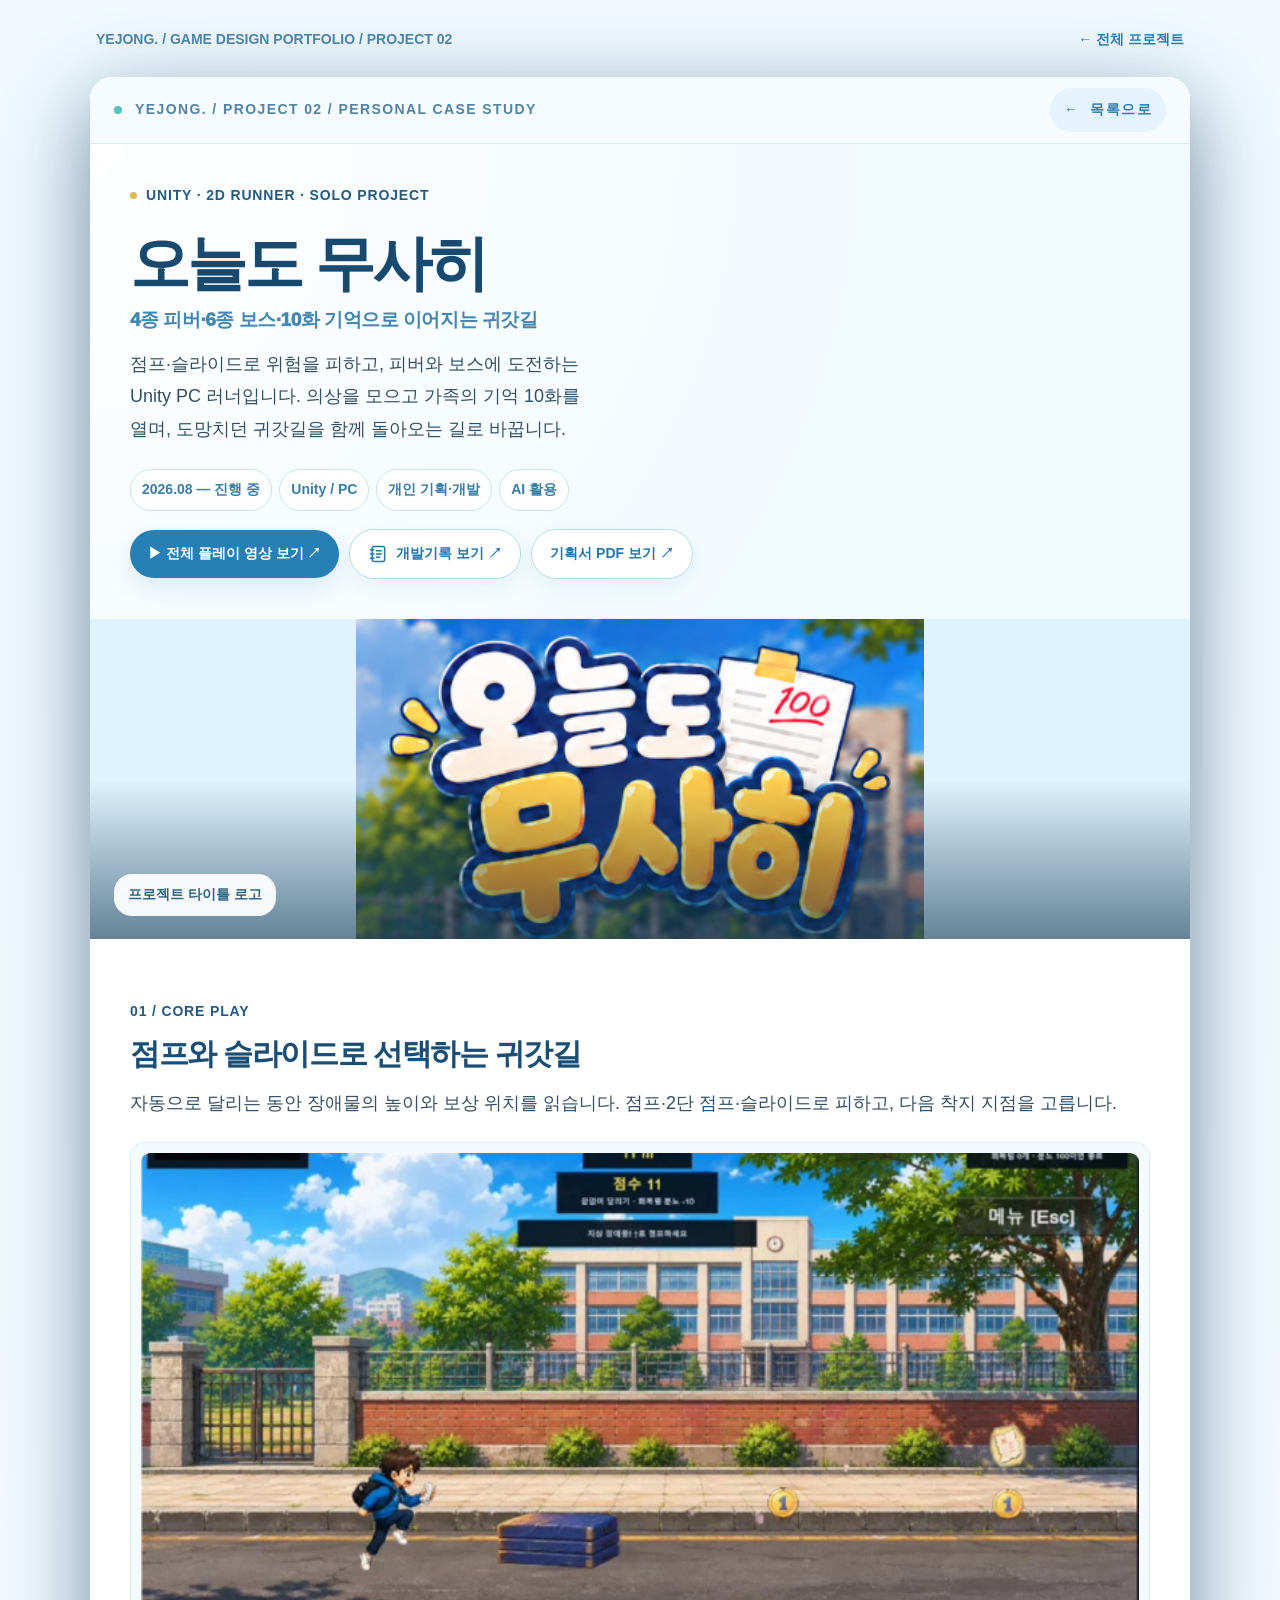
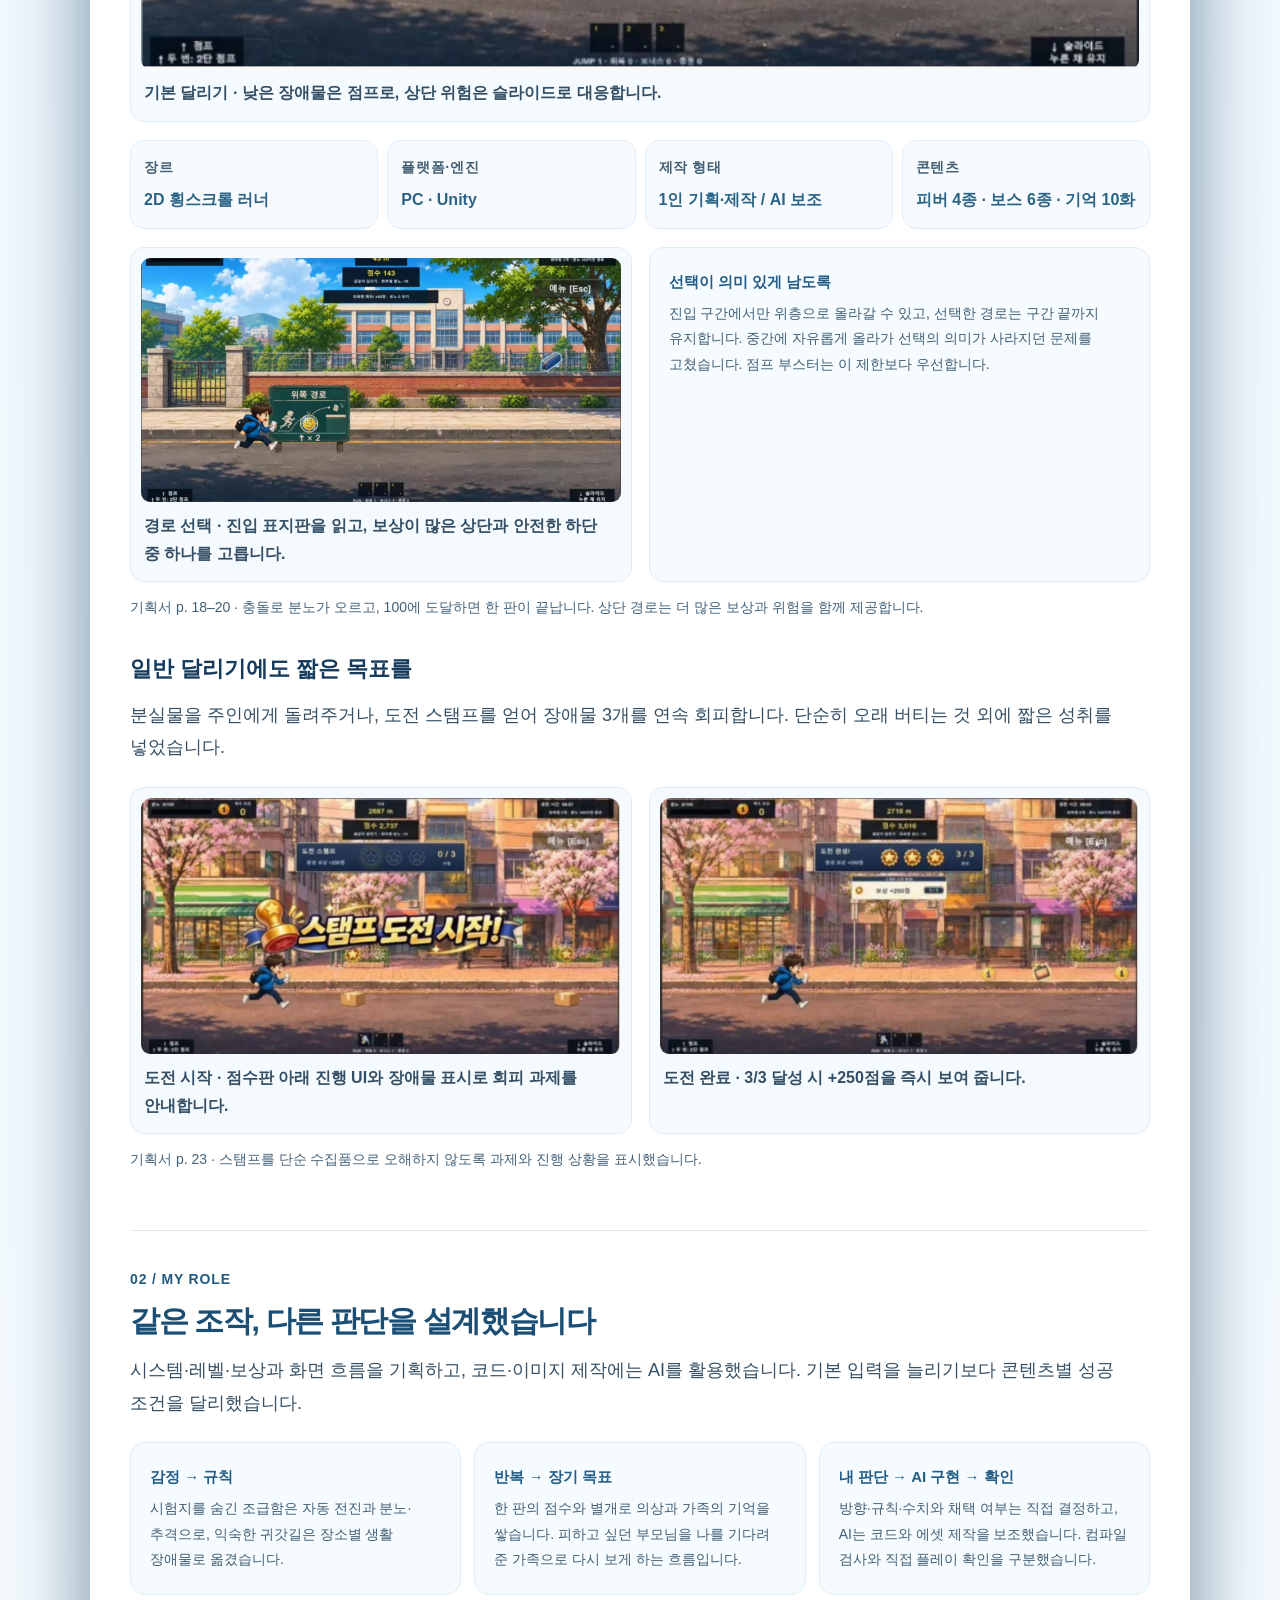
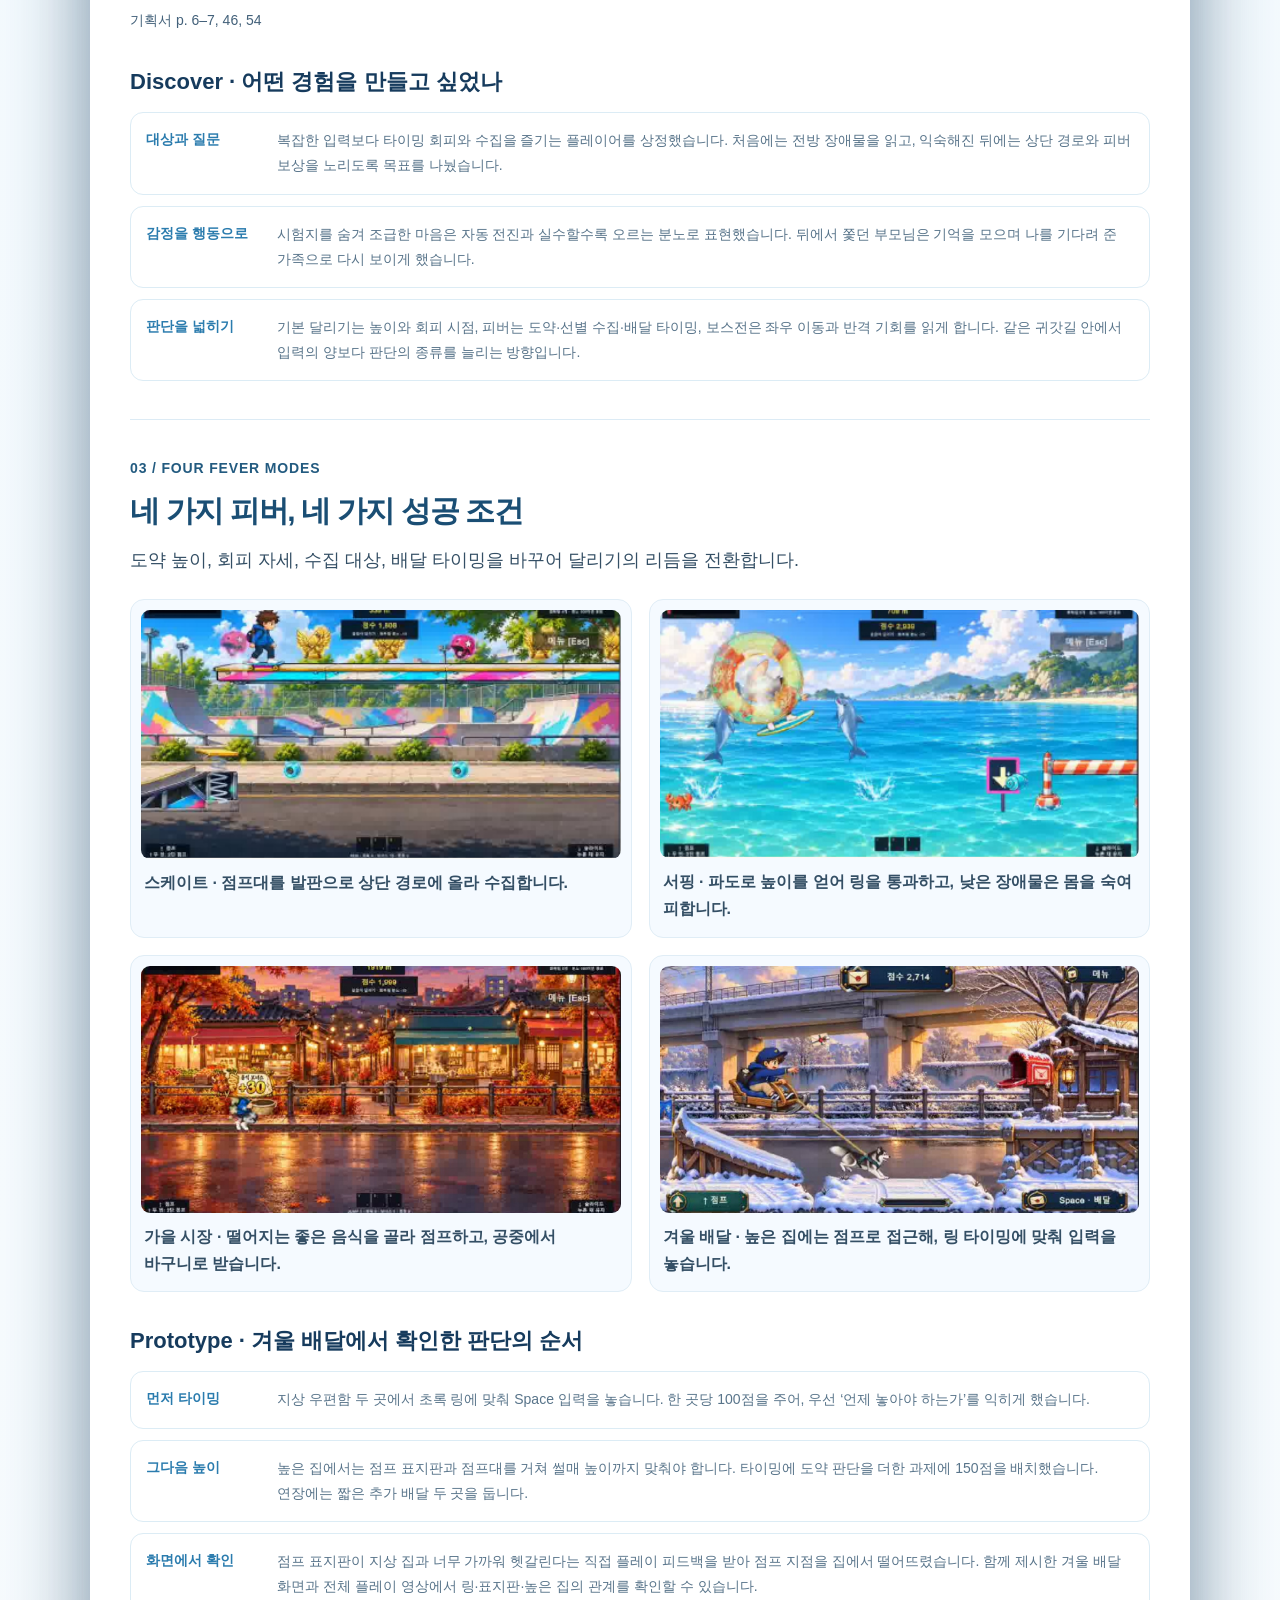
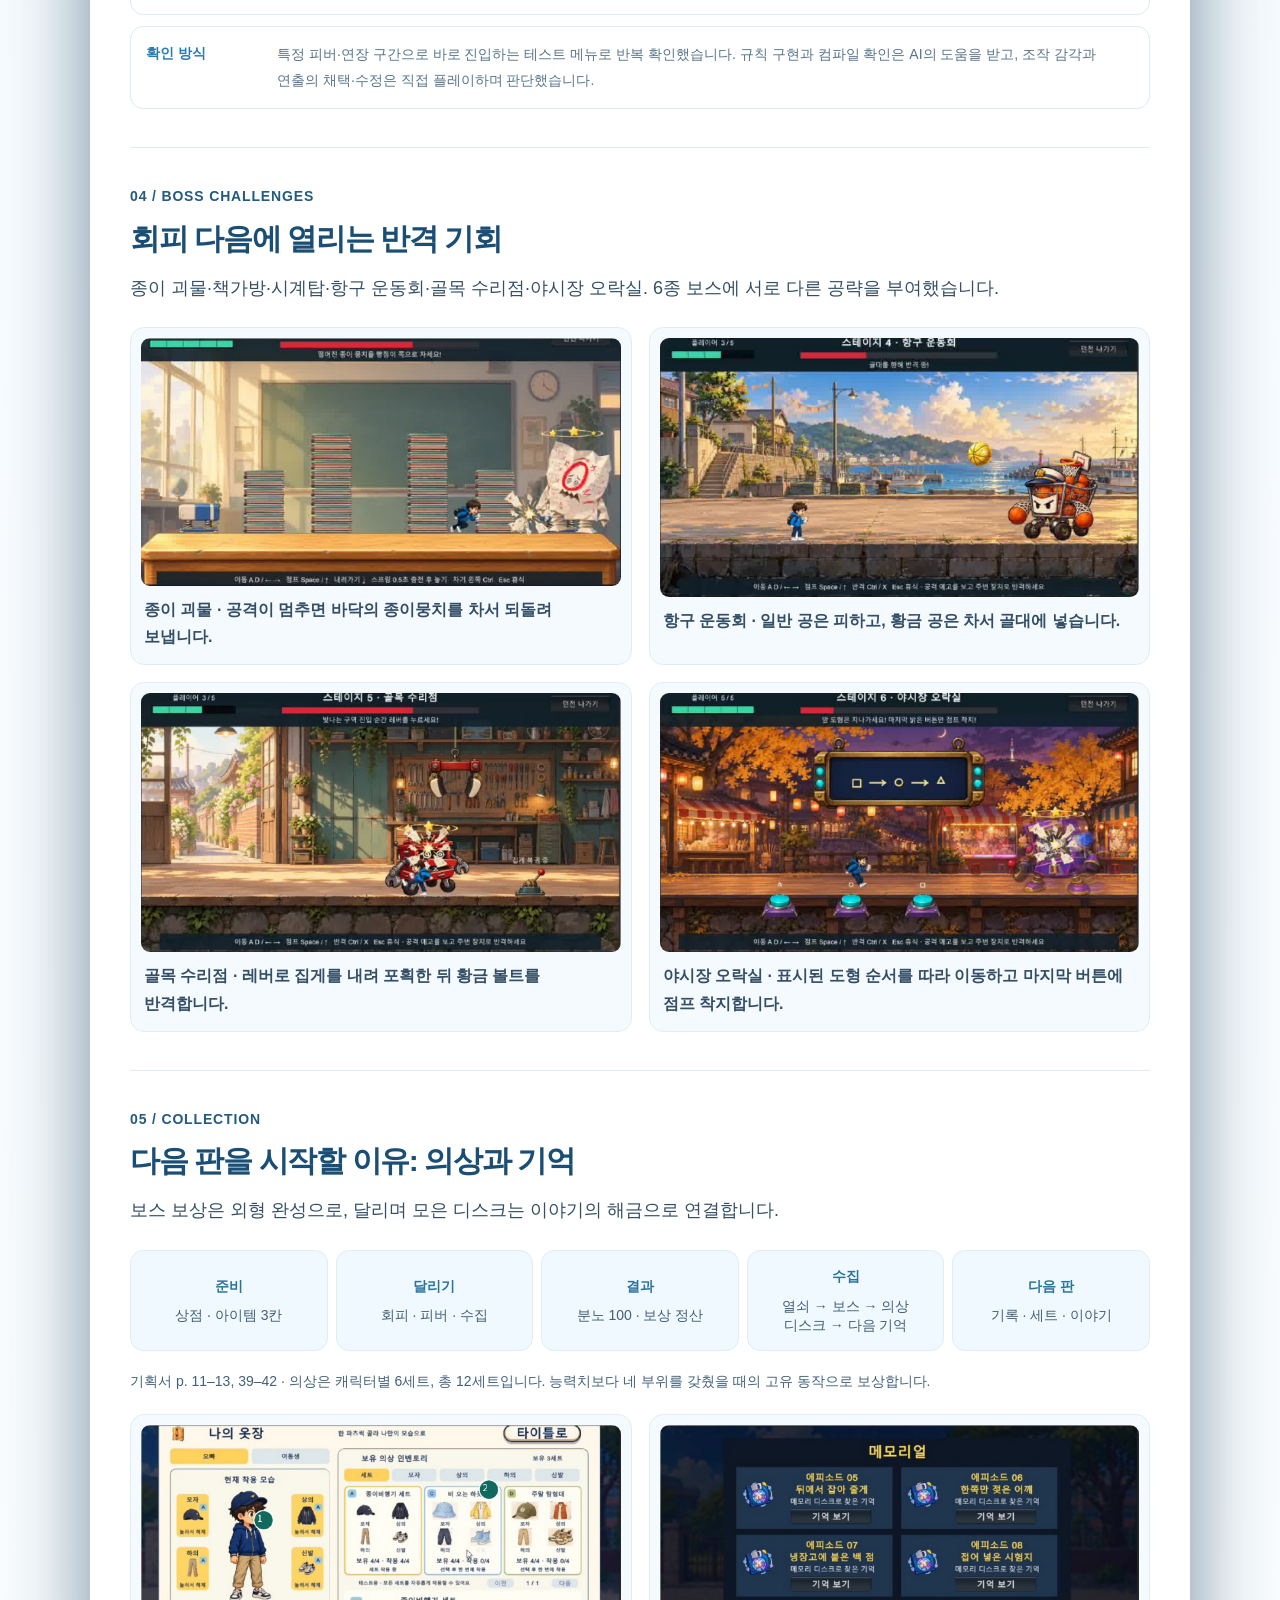
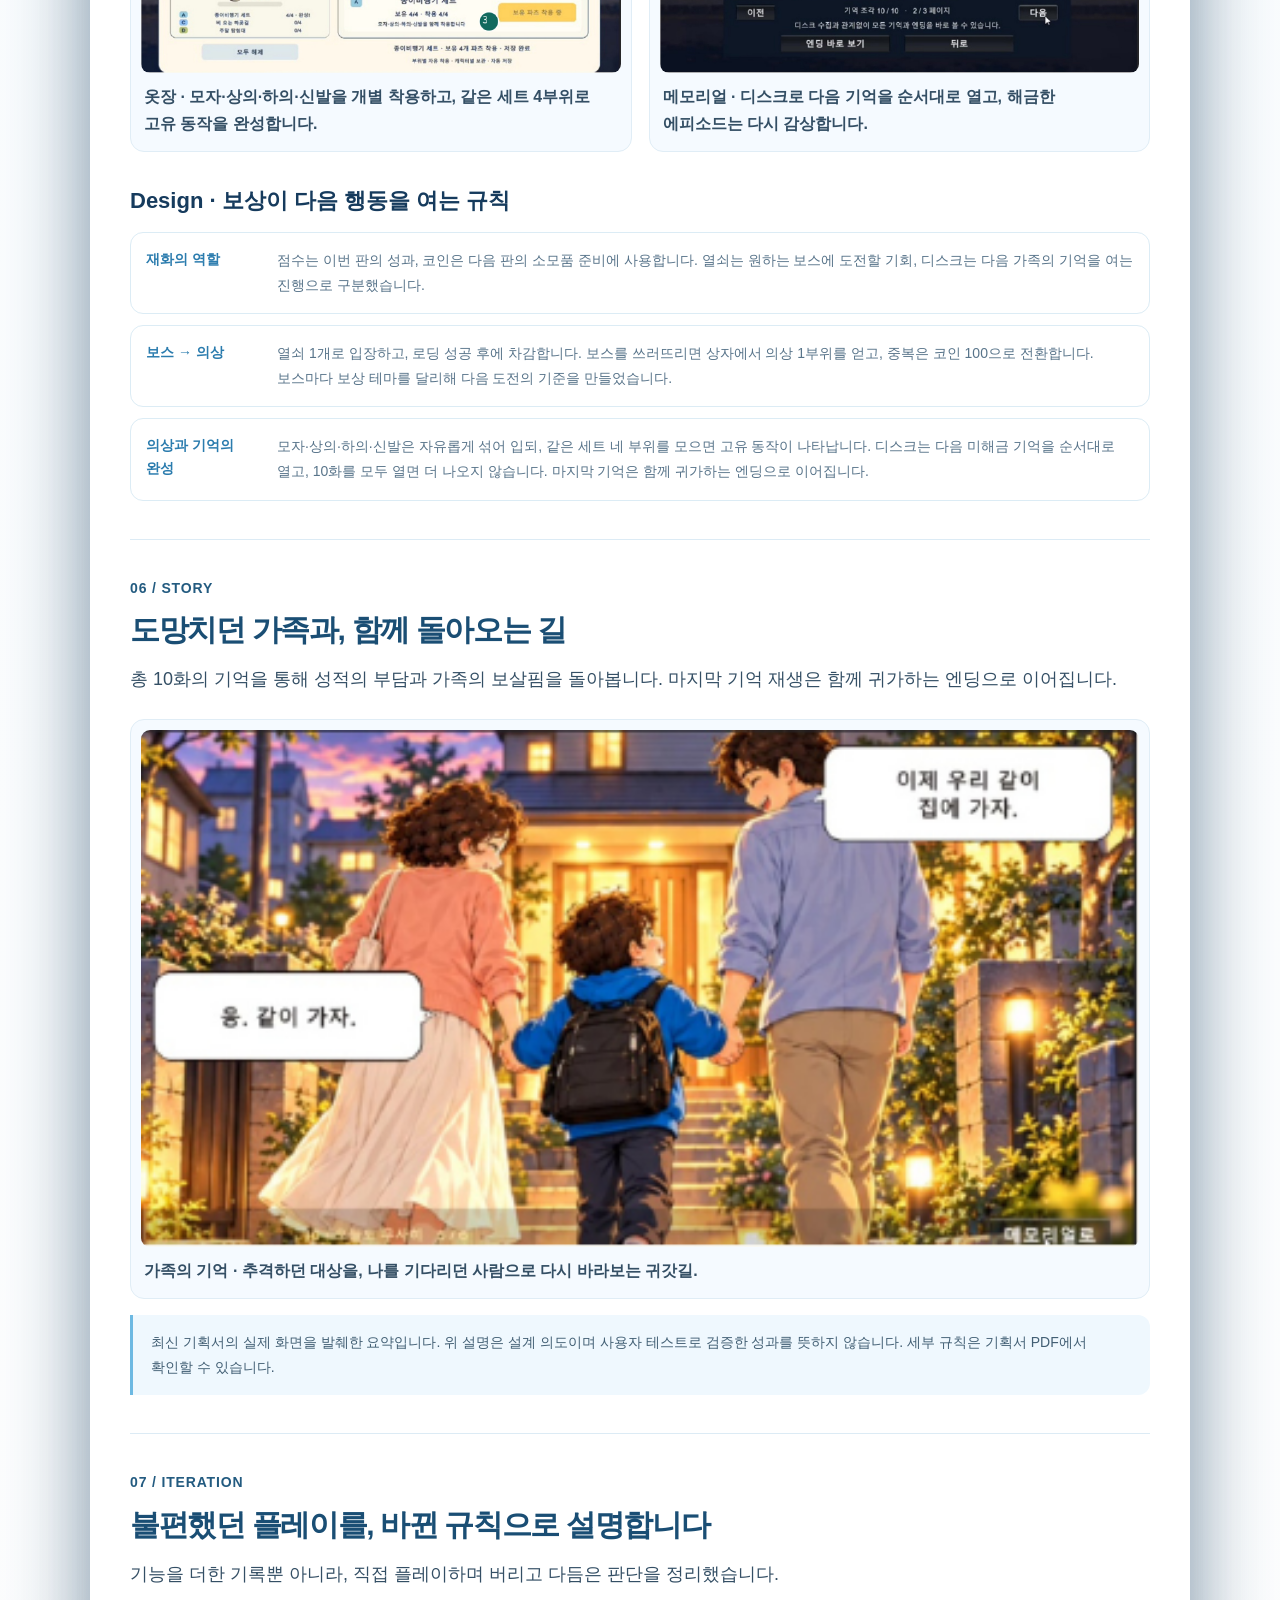
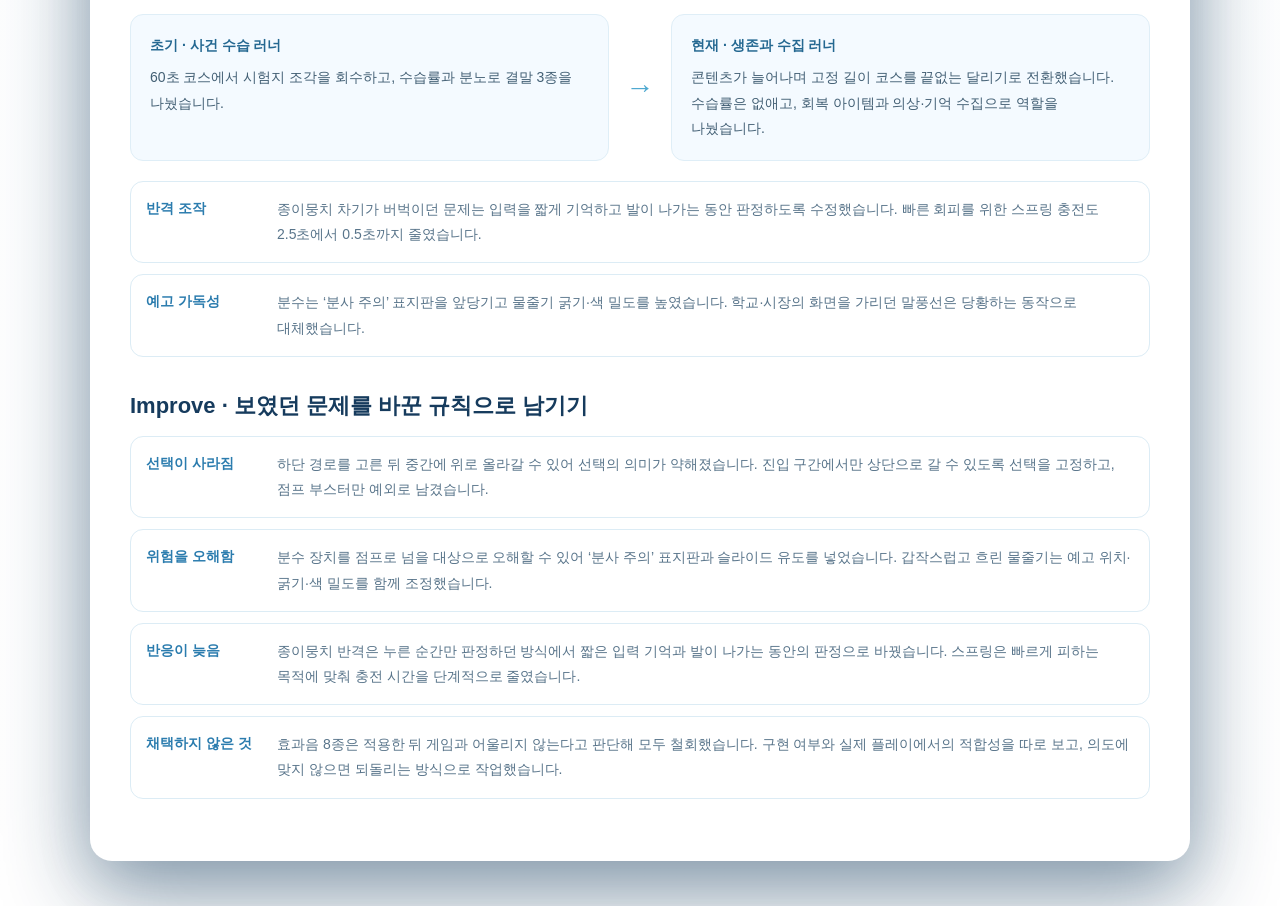
==== commit 1e3a090a: "Expand Today Safely detail evidence for all four design stages" ====
--- a/today-safely.html
+++ b/today-safely.html
@@ -673,7 +673,7 @@
 <div class="runner-hero-image"><img alt="오늘도 무사히 프로젝트 타이틀 로고" src="[data-uri]" /><span class="runner-image-label">프로젝트 타이틀 로고</span></div>
 </div>
 <div class="runner-body">
-<section class="runner-section" id="runner-overview"><div class="runner-eyebrow">01 / CORE PLAY</div><h3>점프와 슬라이드로 선택하는 귀갓길</h3><p class="runner-lead">자동으로 달리는 동안 장애물의 높이와 보상 위치를 읽습니다. 점프·2단 점프·슬라이드로 피하고, 다음 착지 지점을 고릅니다.</p><div class="runner-gallery runner-gallery-wide"><figure><img src="assets/today-safely/run.webp" alt="기본 달리기 · 낮은 장애물은 점프로, 상단 위험은 슬라이드로 대응합니다." loading="lazy" width="746" height="386"/><figcaption>기본 달리기 · 낮은 장애물은 점프로, 상단 위험은 슬라이드로 대응합니다.</figcaption></figure></div><dl class="runner-facts"><div class="runner-fact"><dt>장르</dt><dd>2D 횡스크롤 러너</dd></div><div class="runner-fact"><dt>플랫폼·엔진</dt><dd>PC · Unity</dd></div><div class="runner-fact"><dt>제작 형태</dt><dd>1인 기획·제작 / AI 보조</dd></div><div class="runner-fact"><dt>콘텐츠</dt><dd>피버 4종 · 보스 6종 · 기억 10화</dd></div></dl><div class="runner-gallery"><figure><img src="assets/today-safely/route-choice.webp" alt="경로 선택 · 진입 표지판을 읽고, 보상이 많은 상단과 안전한 하단 중 하나를 고릅니다." width="820" height="418" loading="lazy"/><figcaption>경로 선택 · 진입 표지판을 읽고, 보상이 많은 상단과 안전한 하단 중 하나를 고릅니다.</figcaption></figure><div class="runner-panel"><strong>선택이 의미 있게 남도록</strong><p>진입 구간에서만 위층으로 올라갈 수 있고, 선택한 경로는 구간 끝까지 유지합니다. 중간에 자유롭게 올라가 선택의 의미가 사라지던 문제를 고쳤습니다. 점프 부스터는 이 제한보다 우선합니다.</p></div></div><p class="runner-source-note">기획서 p. 18–20 · 충돌로 분노가 오르고, 100에 도달하면 한 판이 끝납니다. 상단 경로는 더 많은 보상과 위험을 함께 제공합니다.</p><h4 class="runner-subheading">일반 달리기에도 짧은 목표를</h4><p class="runner-lead">분실물을 주인에게 돌려주거나, 도전 스탬프를 얻어 장애물 3개를 연속 회피합니다. 단순히 오래 버티는 것 외에 짧은 성취를 넣었습니다.</p><div class="runner-gallery"><figure><img src="assets/today-safely/stamp-start.webp" alt="도전 시작 · 점수판 아래 진행 UI와 장애물 표시로 회피 과제를 안내합니다." width="538" height="288" loading="lazy"/><figcaption>도전 시작 · 점수판 아래 진행 UI와 장애물 표시로 회피 과제를 안내합니다.</figcaption></figure><figure><img src="assets/today-safely/stamp-complete.webp" alt="도전 완료 · 3/3 달성 시 +250점을 즉시 보여 줍니다." width="538" height="288" loading="lazy"/><figcaption>도전 완료 · 3/3 달성 시 +250점을 즉시 보여 줍니다.</figcaption></figure></div><p class="runner-source-note">기획서 p. 23 · 스탬프를 단순 수집품으로 오해하지 않도록 과제와 진행 상황을 표시했습니다.</p></section><section class="runner-section" id="runner-role"><div class="runner-eyebrow">02 / MY ROLE</div><h3>같은 조작, 다른 판단을 설계했습니다</h3><p class="runner-lead">시스템·레벨·보상과 화면 흐름을 기획하고, 코드·이미지 제작에는 AI를 활용했습니다. 기본 입력을 늘리기보다 콘텐츠별 성공 조건을 달리했습니다.</p><div class="runner-grid"><div class="runner-panel"><strong>감정 → 규칙</strong><p>시험지를 숨긴 조급함은 자동 전진과 분노·추격으로, 익숙한 귀갓길은 장소별 생활 장애물로 옮겼습니다.</p></div><div class="runner-panel"><strong>반복 → 장기 목표</strong><p>한 판의 점수와 별개로 의상과 가족의 기억을 쌓습니다. 피하고 싶던 부모님을 나를 기다려 준 가족으로 다시 보게 하는 흐름입니다.</p></div><div class="runner-panel"><strong>내 판단 → AI 구현 → 확인</strong><p>방향·규칙·수치와 채택 여부는 직접 결정하고, AI는 코드와 에셋 제작을 보조했습니다. 컴파일 검사와 직접 플레이 확인을 구분했습니다.</p></div></div><p class="runner-source-note">기획서 p. 6–7, 46, 54</p></section><section class="runner-section" id="runner-systems"><div class="runner-eyebrow">03 / FOUR FEVER MODES</div><h3>네 가지 피버, 네 가지 성공 조건</h3><p class="runner-lead">도약 높이, 회피 자세, 수집 대상, 배달 타이밍을 바꾸어 달리기의 리듬을 전환합니다.</p><div class="runner-gallery"><figure><img src="assets/today-safely/skate.webp" alt="스케이트 · 점프대를 발판으로 상단 경로에 올라 수집합니다." loading="lazy" width="417" height="216"/><figcaption>스케이트 · 점프대를 발판으로 상단 경로에 올라 수집합니다.</figcaption></figure><figure><img src="assets/today-safely/surf.webp" alt="서핑 · 파도로 높이를 얻어 링을 통과하고, 낮은 장애물은 몸을 숙여 피합니다." loading="lazy" width="416" height="215"/><figcaption>서핑 · 파도로 높이를 얻어 링을 통과하고, 낮은 장애물은 몸을 숙여 피합니다.</figcaption></figure><figure><img src="assets/today-safely/market.webp" alt="가을 시장 · 떨어지는 좋은 음식을 골라 점프하고, 공중에서 바구니로 받습니다." loading="lazy" width="627" height="323"/><figcaption>가을 시장 · 떨어지는 좋은 음식을 골라 점프하고, 공중에서 바구니로 받습니다.</figcaption></figure><figure><img src="assets/today-safely/delivery.webp" alt="겨울 배달 · 높은 집에는 점프로 접근해, 링 타이밍에 맞춰 입력을 놓습니다." loading="lazy" width="627" height="323"/><figcaption>겨울 배달 · 높은 집에는 점프로 접근해, 링 타이밍에 맞춰 입력을 놓습니다.</figcaption></figure></div></section><section class="runner-section" id="runner-content"><div class="runner-eyebrow">04 / BOSS CHALLENGES</div><h3>회피 다음에 열리는 반격 기회</h3><p class="runner-lead">종이 괴물·책가방·시계탑·항구 운동회·골목 수리점·야시장 오락실. 6종 보스에 서로 다른 공략을 부여했습니다.</p><div class="runner-gallery"><figure><img src="assets/today-safely/paper.webp" alt="종이 괴물 · 공격이 멈추면 바닥의 종이뭉치를 차서 되돌려 보냅니다." loading="lazy" width="627" height="324"/><figcaption>종이 괴물 · 공격이 멈추면 바닥의 종이뭉치를 차서 되돌려 보냅니다.</figcaption></figure><figure><img src="assets/today-safely/harbor.webp" alt="항구 운동회 · 일반 공은 피하고, 황금 공은 차서 골대에 넣습니다." loading="lazy" width="627" height="339"/><figcaption>항구 운동회 · 일반 공은 피하고, 황금 공은 차서 골대에 넣습니다.</figcaption></figure><figure><img src="assets/today-safely/repair.webp" alt="골목 수리점 · 레버로 집게를 내려 포획한 뒤 황금 볼트를 반격합니다." loading="lazy" width="627" height="339"/><figcaption>골목 수리점 · 레버로 집게를 내려 포획한 뒤 황금 볼트를 반격합니다.</figcaption></figure><figure><img src="assets/today-safely/arcade.webp" alt="야시장 오락실 · 표시된 도형 순서를 따라 이동하고 마지막 버튼에 점프 착지합니다." loading="lazy" width="627" height="339"/><figcaption>야시장 오락실 · 표시된 도형 순서를 따라 이동하고 마지막 버튼에 점프 착지합니다.</figcaption></figure></div></section><section class="runner-section" id="runner-process"><div class="runner-eyebrow">05 / COLLECTION</div><h3>다음 판을 시작할 이유: 의상과 기억</h3><p class="runner-lead">보스 보상은 외형 완성으로, 달리며 모은 디스크는 이야기의 해금으로 연결합니다.</p><div class="runner-flow"><div><b>준비</b><small>상점 · 아이템 3칸</small></div><div><b>달리기</b><small>회피 · 피버 · 수집</small></div><div><b>결과</b><small>분노 100 · 보상 정산</small></div><div><b>수집</b><small>열쇠 → 보스 → 의상<br/>디스크 → 다음 기억</small></div><div><b>다음 판</b><small>기록 · 세트 · 이야기</small></div></div><p class="runner-source-note">기획서 p. 11–13, 39–42 · 의상은 캐릭터별 6세트, 총 12세트입니다. 능력치보다 네 부위를 갖췄을 때의 고유 동작으로 보상합니다.</p><div class="runner-gallery"><figure><img src="assets/today-safely/wardrobe.webp" alt="옷장 · 모자·상의·하의·신발을 개별 착용하고, 같은 세트 4부위로 고유 동작을 완성합니다." loading="lazy" width="746" height="386"/><figcaption>옷장 · 모자·상의·하의·신발을 개별 착용하고, 같은 세트 4부위로 고유 동작을 완성합니다.</figcaption></figure><figure><img src="assets/today-safely/memorial.webp" alt="메모리얼 · 디스크로 다음 기억을 순서대로 열고, 해금한 에피소드는 다시 감상합니다." loading="lazy" width="746" height="386"/><figcaption>메모리얼 · 디스크로 다음 기억을 순서대로 열고, 해금한 에피소드는 다시 감상합니다.</figcaption></figure></div></section><section class="runner-section" id="runner-review"><div class="runner-eyebrow">06 / STORY</div><h3>도망치던 가족과, 함께 돌아오는 길</h3><p class="runner-lead">총 10화의 기억을 통해 성적의 부담과 가족의 보살핌을 돌아봅니다. 마지막 기억 재생은 함께 귀가하는 엔딩으로 이어집니다.</p><div class="runner-gallery runner-gallery-wide"><figure><img src="assets/today-safely/ending.webp" alt="가족의 기억 · 추격하던 대상을, 나를 기다리던 사람으로 다시 바라보는 귀갓길." loading="lazy" width="415" height="215"/><figcaption>가족의 기억 · 추격하던 대상을, 나를 기다리던 사람으로 다시 바라보는 귀갓길.</figcaption></figure></div><div class="runner-note">최신 기획서의 실제 화면을 발췌한 요약입니다. 위 설명은 설계 의도이며 사용자 테스트로 검증한 성과를 뜻하지 않습니다. 세부 규칙은 기획서 PDF에서 확인할 수 있습니다.</div></section><section class="runner-section" id="runner-iteration"><div class="runner-eyebrow">07 / ITERATION</div><h3>불편했던 플레이를, 바뀐 규칙으로 설명합니다</h3><p class="runner-lead">기능을 더한 기록뿐 아니라, 직접 플레이하며 버리고 다듬은 판단을 정리했습니다.</p><div class="runner-compare"><div><strong>초기 · 사건 수습 러너</strong><p>60초 코스에서 시험지 조각을 회수하고, 수습률과 분노로 결말 3종을 나눴습니다.</p></div><div class="runner-arrow" aria-hidden="true">→</div><div><strong>현재 · 생존과 수집 러너</strong><p>콘텐츠가 늘어나며 고정 길이 코스를 끝없는 달리기로 전환했습니다. 수습률은 없애고, 회복 아이템과 의상·기억 수집으로 역할을 나눴습니다.</p></div></div><div class="runner-feature-rows runner-iteration-rows"><div class="runner-feature-row"><b>반격 조작</b><p>종이뭉치 차기가 버벅이던 문제는 입력을 짧게 기억하고 발이 나가는 동안 판정하도록 수정했습니다. 빠른 회피를 위한 스프링 충전도 2.5초에서 0.5초까지 줄였습니다.</p></div><div class="runner-feature-row"><b>예고 가독성</b><p>분수는 ‘분사 주의’ 표지판을 앞당기고 물줄기 굵기·색 밀도를 높였습니다. 학교·시장의 화면을 가리던 말풍선은 당황하는 동작으로 대체했습니다.</p></div></div></section>
+<section class="runner-section" id="runner-overview"><div class="runner-eyebrow">01 / CORE PLAY</div><h3>점프와 슬라이드로 선택하는 귀갓길</h3><p class="runner-lead">자동으로 달리는 동안 장애물의 높이와 보상 위치를 읽습니다. 점프·2단 점프·슬라이드로 피하고, 다음 착지 지점을 고릅니다.</p><div class="runner-gallery runner-gallery-wide"><figure><img src="assets/today-safely/run.webp" alt="기본 달리기 · 낮은 장애물은 점프로, 상단 위험은 슬라이드로 대응합니다." loading="lazy" width="746" height="386"/><figcaption>기본 달리기 · 낮은 장애물은 점프로, 상단 위험은 슬라이드로 대응합니다.</figcaption></figure></div><dl class="runner-facts"><div class="runner-fact"><dt>장르</dt><dd>2D 횡스크롤 러너</dd></div><div class="runner-fact"><dt>플랫폼·엔진</dt><dd>PC · Unity</dd></div><div class="runner-fact"><dt>제작 형태</dt><dd>1인 기획·제작 / AI 보조</dd></div><div class="runner-fact"><dt>콘텐츠</dt><dd>피버 4종 · 보스 6종 · 기억 10화</dd></div></dl><div class="runner-gallery"><figure><img src="assets/today-safely/route-choice.webp" alt="경로 선택 · 진입 표지판을 읽고, 보상이 많은 상단과 안전한 하단 중 하나를 고릅니다." width="820" height="418" loading="lazy"/><figcaption>경로 선택 · 진입 표지판을 읽고, 보상이 많은 상단과 안전한 하단 중 하나를 고릅니다.</figcaption></figure><div class="runner-panel"><strong>선택이 의미 있게 남도록</strong><p>진입 구간에서만 위층으로 올라갈 수 있고, 선택한 경로는 구간 끝까지 유지합니다. 중간에 자유롭게 올라가 선택의 의미가 사라지던 문제를 고쳤습니다. 점프 부스터는 이 제한보다 우선합니다.</p></div></div><p class="runner-source-note">기획서 p. 18–20 · 충돌로 분노가 오르고, 100에 도달하면 한 판이 끝납니다. 상단 경로는 더 많은 보상과 위험을 함께 제공합니다.</p><h4 class="runner-subheading">일반 달리기에도 짧은 목표를</h4><p class="runner-lead">분실물을 주인에게 돌려주거나, 도전 스탬프를 얻어 장애물 3개를 연속 회피합니다. 단순히 오래 버티는 것 외에 짧은 성취를 넣었습니다.</p><div class="runner-gallery"><figure><img src="assets/today-safely/stamp-start.webp" alt="도전 시작 · 점수판 아래 진행 UI와 장애물 표시로 회피 과제를 안내합니다." width="538" height="288" loading="lazy"/><figcaption>도전 시작 · 점수판 아래 진행 UI와 장애물 표시로 회피 과제를 안내합니다.</figcaption></figure><figure><img src="assets/today-safely/stamp-complete.webp" alt="도전 완료 · 3/3 달성 시 +250점을 즉시 보여 줍니다." width="538" height="288" loading="lazy"/><figcaption>도전 완료 · 3/3 달성 시 +250점을 즉시 보여 줍니다.</figcaption></figure></div><p class="runner-source-note">기획서 p. 23 · 스탬프를 단순 수집품으로 오해하지 않도록 과제와 진행 상황을 표시했습니다.</p></section><section class="runner-section" id="runner-role"><div class="runner-eyebrow">02 / MY ROLE</div><h3>같은 조작, 다른 판단을 설계했습니다</h3><p class="runner-lead">시스템·레벨·보상과 화면 흐름을 기획하고, 코드·이미지 제작에는 AI를 활용했습니다. 기본 입력을 늘리기보다 콘텐츠별 성공 조건을 달리했습니다.</p><div class="runner-grid"><div class="runner-panel"><strong>감정 → 규칙</strong><p>시험지를 숨긴 조급함은 자동 전진과 분노·추격으로, 익숙한 귀갓길은 장소별 생활 장애물로 옮겼습니다.</p></div><div class="runner-panel"><strong>반복 → 장기 목표</strong><p>한 판의 점수와 별개로 의상과 가족의 기억을 쌓습니다. 피하고 싶던 부모님을 나를 기다려 준 가족으로 다시 보게 하는 흐름입니다.</p></div><div class="runner-panel"><strong>내 판단 → AI 구현 → 확인</strong><p>방향·규칙·수치와 채택 여부는 직접 결정하고, AI는 코드와 에셋 제작을 보조했습니다. 컴파일 검사와 직접 플레이 확인을 구분했습니다.</p></div></div><p class="runner-source-note">기획서 p. 6–7, 46, 54</p><div id="runner-discover" class="runner-process-detail"><h4 class="runner-subheading">Discover · 어떤 경험을 만들고 싶었나</h4><div class="runner-feature-rows"><div class="runner-feature-row"><b>대상과 질문</b><p>복잡한 입력보다 타이밍 회피와 수집을 즐기는 플레이어를 상정했습니다. 처음에는 전방 장애물을 읽고, 익숙해진 뒤에는 상단 경로와 피버 보상을 노리도록 목표를 나눴습니다.</p></div><div class="runner-feature-row"><b>감정을 행동으로</b><p>시험지를 숨겨 조급한 마음은 자동 전진과 실수할수록 오르는 분노로 표현했습니다. 뒤에서 쫓던 부모님은 기억을 모으며 나를 기다려 준 가족으로 다시 보이게 했습니다.</p></div><div class="runner-feature-row"><b>판단을 넓히기</b><p>기본 달리기는 높이와 회피 시점, 피버는 도약·선별 수집·배달 타이밍, 보스전은 좌우 이동과 반격 기회를 읽게 합니다. 같은 귀갓길 안에서 입력의 양보다 판단의 종류를 늘리는 방향입니다.</p></div></div></div></section><section class="runner-section" id="runner-systems"><div class="runner-eyebrow">03 / FOUR FEVER MODES</div><h3>네 가지 피버, 네 가지 성공 조건</h3><p class="runner-lead">도약 높이, 회피 자세, 수집 대상, 배달 타이밍을 바꾸어 달리기의 리듬을 전환합니다.</p><div class="runner-gallery"><figure><img src="assets/today-safely/skate.webp" alt="스케이트 · 점프대를 발판으로 상단 경로에 올라 수집합니다." loading="lazy" width="417" height="216"/><figcaption>스케이트 · 점프대를 발판으로 상단 경로에 올라 수집합니다.</figcaption></figure><figure><img src="assets/today-safely/surf.webp" alt="서핑 · 파도로 높이를 얻어 링을 통과하고, 낮은 장애물은 몸을 숙여 피합니다." loading="lazy" width="416" height="215"/><figcaption>서핑 · 파도로 높이를 얻어 링을 통과하고, 낮은 장애물은 몸을 숙여 피합니다.</figcaption></figure><figure><img src="assets/today-safely/market.webp" alt="가을 시장 · 떨어지는 좋은 음식을 골라 점프하고, 공중에서 바구니로 받습니다." loading="lazy" width="627" height="323"/><figcaption>가을 시장 · 떨어지는 좋은 음식을 골라 점프하고, 공중에서 바구니로 받습니다.</figcaption></figure><figure><img src="assets/today-safely/delivery.webp" alt="겨울 배달 · 높은 집에는 점프로 접근해, 링 타이밍에 맞춰 입력을 놓습니다." loading="lazy" width="627" height="323"/><figcaption>겨울 배달 · 높은 집에는 점프로 접근해, 링 타이밍에 맞춰 입력을 놓습니다.</figcaption></figure></div><div id="runner-prototype" class="runner-process-detail"><h4 class="runner-subheading">Prototype · 겨울 배달에서 확인한 판단의 순서</h4><div class="runner-feature-rows"><div class="runner-feature-row"><b>먼저 타이밍</b><p>지상 우편함 두 곳에서 초록 링에 맞춰 Space 입력을 놓습니다. 한 곳당 100점을 주어, 우선 ‘언제 놓아야 하는가’를 익히게 했습니다.</p></div><div class="runner-feature-row"><b>그다음 높이</b><p>높은 집에서는 점프 표지판과 점프대를 거쳐 썰매 높이까지 맞춰야 합니다. 타이밍에 도약 판단을 더한 과제에 150점을 배치했습니다. 연장에는 짧은 추가 배달 두 곳을 둡니다.</p></div><div class="runner-feature-row"><b>화면에서 확인</b><p>점프 표지판이 지상 집과 너무 가까워 헷갈린다는 직접 플레이 피드백을 받아 점프 지점을 집에서 떨어뜨렸습니다. 함께 제시한 겨울 배달 화면과 전체 플레이 영상에서 링·표지판·높은 집의 관계를 확인할 수 있습니다.</p></div><div class="runner-feature-row"><b>확인 방식</b><p>특정 피버·연장 구간으로 바로 진입하는 테스트 메뉴로 반복 확인했습니다. 규칙 구현과 컴파일 확인은 AI의 도움을 받고, 조작 감각과 연출의 채택·수정은 직접 플레이하며 판단했습니다.</p></div></div></div></section><section class="runner-section" id="runner-content"><div class="runner-eyebrow">04 / BOSS CHALLENGES</div><h3>회피 다음에 열리는 반격 기회</h3><p class="runner-lead">종이 괴물·책가방·시계탑·항구 운동회·골목 수리점·야시장 오락실. 6종 보스에 서로 다른 공략을 부여했습니다.</p><div class="runner-gallery"><figure><img src="assets/today-safely/paper.webp" alt="종이 괴물 · 공격이 멈추면 바닥의 종이뭉치를 차서 되돌려 보냅니다." loading="lazy" width="627" height="324"/><figcaption>종이 괴물 · 공격이 멈추면 바닥의 종이뭉치를 차서 되돌려 보냅니다.</figcaption></figure><figure><img src="assets/today-safely/harbor.webp" alt="항구 운동회 · 일반 공은 피하고, 황금 공은 차서 골대에 넣습니다." loading="lazy" width="627" height="339"/><figcaption>항구 운동회 · 일반 공은 피하고, 황금 공은 차서 골대에 넣습니다.</figcaption></figure><figure><img src="assets/today-safely/repair.webp" alt="골목 수리점 · 레버로 집게를 내려 포획한 뒤 황금 볼트를 반격합니다." loading="lazy" width="627" height="339"/><figcaption>골목 수리점 · 레버로 집게를 내려 포획한 뒤 황금 볼트를 반격합니다.</figcaption></figure><figure><img src="assets/today-safely/arcade.webp" alt="야시장 오락실 · 표시된 도형 순서를 따라 이동하고 마지막 버튼에 점프 착지합니다." loading="lazy" width="627" height="339"/><figcaption>야시장 오락실 · 표시된 도형 순서를 따라 이동하고 마지막 버튼에 점프 착지합니다.</figcaption></figure></div></section><section class="runner-section" id="runner-process"><div class="runner-eyebrow">05 / COLLECTION</div><h3>다음 판을 시작할 이유: 의상과 기억</h3><p class="runner-lead">보스 보상은 외형 완성으로, 달리며 모은 디스크는 이야기의 해금으로 연결합니다.</p><div class="runner-flow"><div><b>준비</b><small>상점 · 아이템 3칸</small></div><div><b>달리기</b><small>회피 · 피버 · 수집</small></div><div><b>결과</b><small>분노 100 · 보상 정산</small></div><div><b>수집</b><small>열쇠 → 보스 → 의상<br/>디스크 → 다음 기억</small></div><div><b>다음 판</b><small>기록 · 세트 · 이야기</small></div></div><p class="runner-source-note">기획서 p. 11–13, 39–42 · 의상은 캐릭터별 6세트, 총 12세트입니다. 능력치보다 네 부위를 갖췄을 때의 고유 동작으로 보상합니다.</p><div class="runner-gallery"><figure><img src="assets/today-safely/wardrobe.webp" alt="옷장 · 모자·상의·하의·신발을 개별 착용하고, 같은 세트 4부위로 고유 동작을 완성합니다." loading="lazy" width="746" height="386"/><figcaption>옷장 · 모자·상의·하의·신발을 개별 착용하고, 같은 세트 4부위로 고유 동작을 완성합니다.</figcaption></figure><figure><img src="assets/today-safely/memorial.webp" alt="메모리얼 · 디스크로 다음 기억을 순서대로 열고, 해금한 에피소드는 다시 감상합니다." loading="lazy" width="746" height="386"/><figcaption>메모리얼 · 디스크로 다음 기억을 순서대로 열고, 해금한 에피소드는 다시 감상합니다.</figcaption></figure></div><div id="runner-design" class="runner-process-detail"><h4 class="runner-subheading">Design · 보상이 다음 행동을 여는 규칙</h4><div class="runner-feature-rows"><div class="runner-feature-row"><b>재화의 역할</b><p>점수는 이번 판의 성과, 코인은 다음 판의 소모품 준비에 사용합니다. 열쇠는 원하는 보스에 도전할 기회, 디스크는 다음 가족의 기억을 여는 진행으로 구분했습니다.</p></div><div class="runner-feature-row"><b>보스 → 의상</b><p>열쇠 1개로 입장하고, 로딩 성공 후에 차감합니다. 보스를 쓰러뜨리면 상자에서 의상 1부위를 얻고, 중복은 코인 100으로 전환합니다. 보스마다 보상 테마를 달리해 다음 도전의 기준을 만들었습니다.</p></div><div class="runner-feature-row"><b>의상과 기억의 완성</b><p>모자·상의·하의·신발은 자유롭게 섞어 입되, 같은 세트 네 부위를 모으면 고유 동작이 나타납니다. 디스크는 다음 미해금 기억을 순서대로 열고, 10화를 모두 열면 더 나오지 않습니다. 마지막 기억은 함께 귀가하는 엔딩으로 이어집니다.</p></div></div></div></section><section class="runner-section" id="runner-review"><div class="runner-eyebrow">06 / STORY</div><h3>도망치던 가족과, 함께 돌아오는 길</h3><p class="runner-lead">총 10화의 기억을 통해 성적의 부담과 가족의 보살핌을 돌아봅니다. 마지막 기억 재생은 함께 귀가하는 엔딩으로 이어집니다.</p><div class="runner-gallery runner-gallery-wide"><figure><img src="assets/today-safely/ending.webp" alt="가족의 기억 · 추격하던 대상을, 나를 기다리던 사람으로 다시 바라보는 귀갓길." loading="lazy" width="415" height="215"/><figcaption>가족의 기억 · 추격하던 대상을, 나를 기다리던 사람으로 다시 바라보는 귀갓길.</figcaption></figure></div><div class="runner-note">최신 기획서의 실제 화면을 발췌한 요약입니다. 위 설명은 설계 의도이며 사용자 테스트로 검증한 성과를 뜻하지 않습니다. 세부 규칙은 기획서 PDF에서 확인할 수 있습니다.</div></section><section class="runner-section" id="runner-iteration"><div class="runner-eyebrow">07 / ITERATION</div><h3>불편했던 플레이를, 바뀐 규칙으로 설명합니다</h3><p class="runner-lead">기능을 더한 기록뿐 아니라, 직접 플레이하며 버리고 다듬은 판단을 정리했습니다.</p><div class="runner-compare"><div><strong>초기 · 사건 수습 러너</strong><p>60초 코스에서 시험지 조각을 회수하고, 수습률과 분노로 결말 3종을 나눴습니다.</p></div><div class="runner-arrow" aria-hidden="true">→</div><div><strong>현재 · 생존과 수집 러너</strong><p>콘텐츠가 늘어나며 고정 길이 코스를 끝없는 달리기로 전환했습니다. 수습률은 없애고, 회복 아이템과 의상·기억 수집으로 역할을 나눴습니다.</p></div></div><div class="runner-feature-rows runner-iteration-rows"><div class="runner-feature-row"><b>반격 조작</b><p>종이뭉치 차기가 버벅이던 문제는 입력을 짧게 기억하고 발이 나가는 동안 판정하도록 수정했습니다. 빠른 회피를 위한 스프링 충전도 2.5초에서 0.5초까지 줄였습니다.</p></div><div class="runner-feature-row"><b>예고 가독성</b><p>분수는 ‘분사 주의’ 표지판을 앞당기고 물줄기 굵기·색 밀도를 높였습니다. 학교·시장의 화면을 가리던 말풍선은 당황하는 동작으로 대체했습니다.</p></div></div><div id="runner-improve" class="runner-process-detail"><h4 class="runner-subheading">Improve · 보였던 문제를 바꾼 규칙으로 남기기</h4><div class="runner-feature-rows"><div class="runner-feature-row"><b>선택이 사라짐</b><p>하단 경로를 고른 뒤 중간에 위로 올라갈 수 있어 선택의 의미가 약해졌습니다. 진입 구간에서만 상단으로 갈 수 있도록 선택을 고정하고, 점프 부스터만 예외로 남겼습니다.</p></div><div class="runner-feature-row"><b>위험을 오해함</b><p>분수 장치를 점프로 넘을 대상으로 오해할 수 있어 ‘분사 주의’ 표지판과 슬라이드 유도를 넣었습니다. 갑작스럽고 흐린 물줄기는 예고 위치·굵기·색 밀도를 함께 조정했습니다.</p></div><div class="runner-feature-row"><b>반응이 늦음</b><p>종이뭉치 반격은 누른 순간만 판정하던 방식에서 짧은 입력 기억과 발이 나가는 동안의 판정으로 바꿨습니다. 스프링은 빠르게 피하는 목적에 맞춰 충전 시간을 단계적으로 줄였습니다.</p></div><div class="runner-feature-row"><b>채택하지 않은 것</b><p>효과음 8종은 적용한 뒤 게임과 어울리지 않는다고 판단해 모두 철회했습니다. 구현 여부와 실제 플레이에서의 적합성을 따로 보고, 의도에 맞지 않으면 되돌리는 방식으로 작업했습니다.</p></div></div></div></section>
 </div>
 </div></main>
 
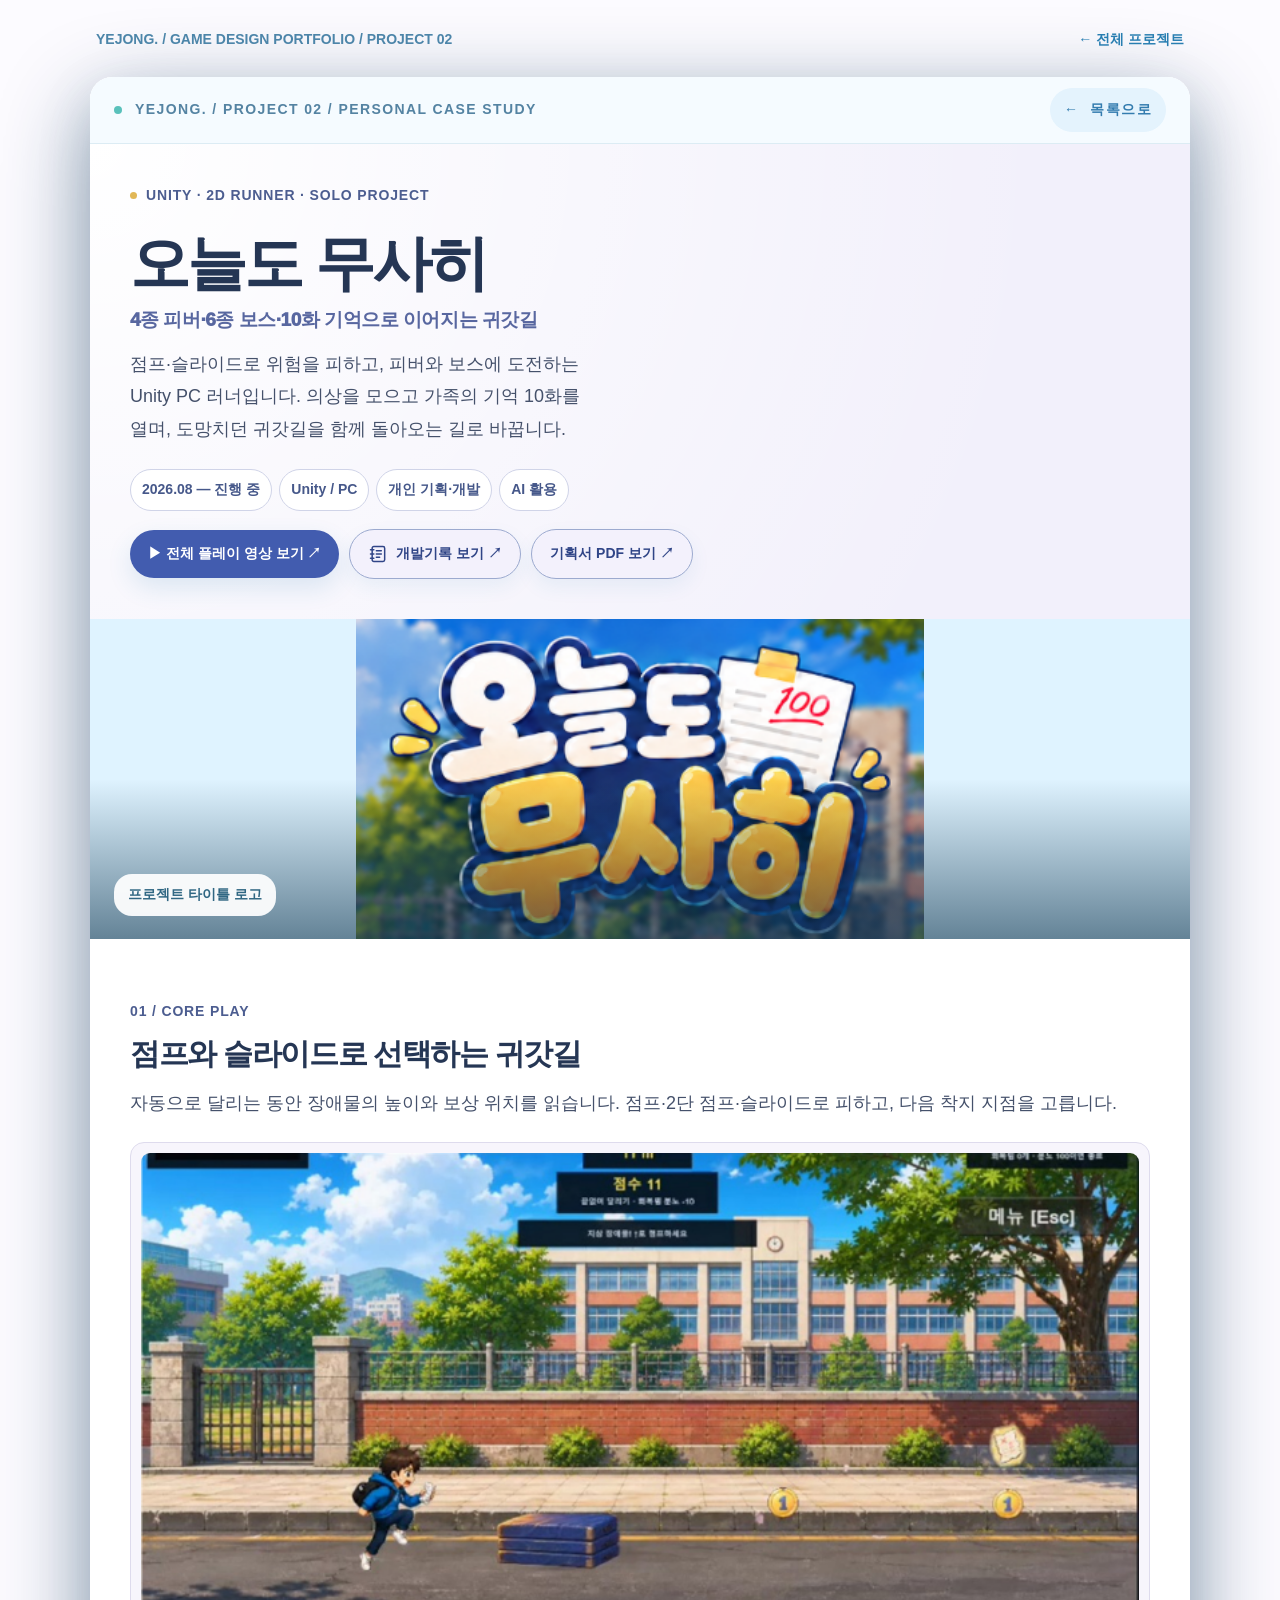
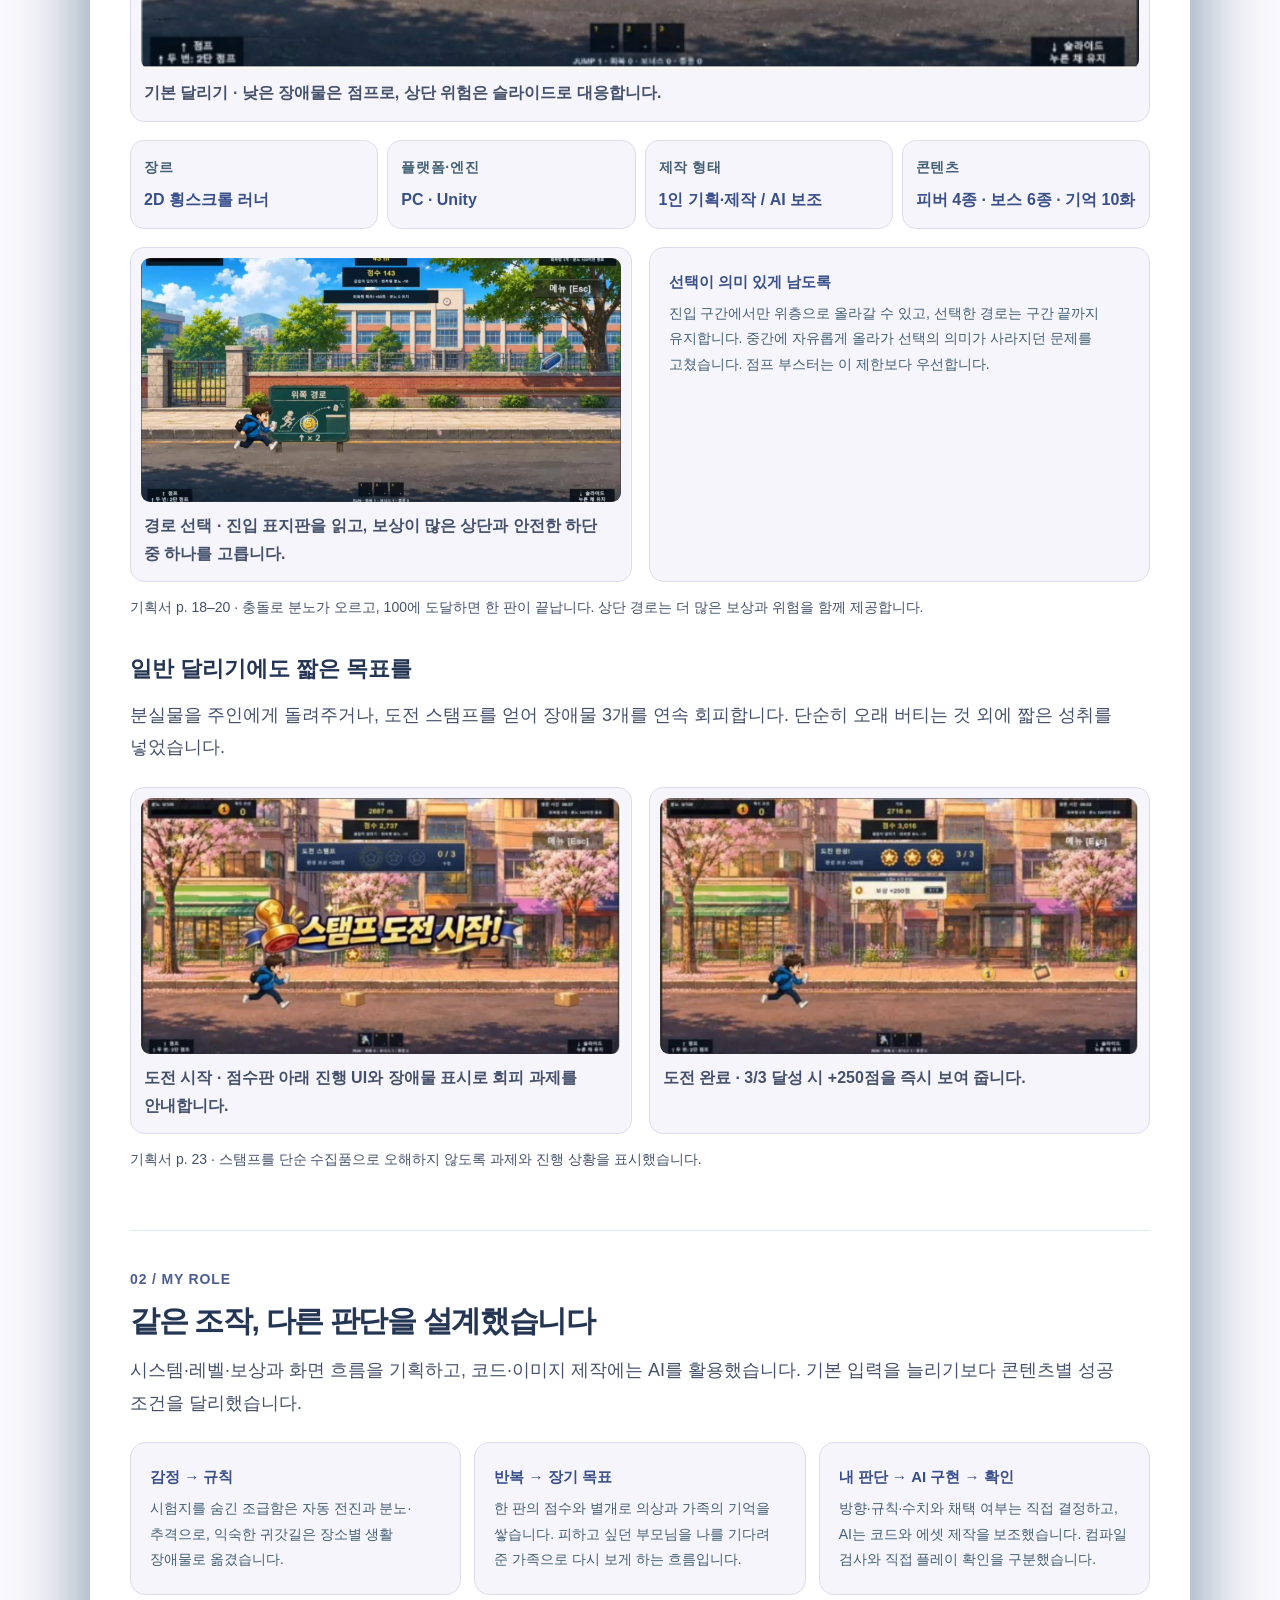
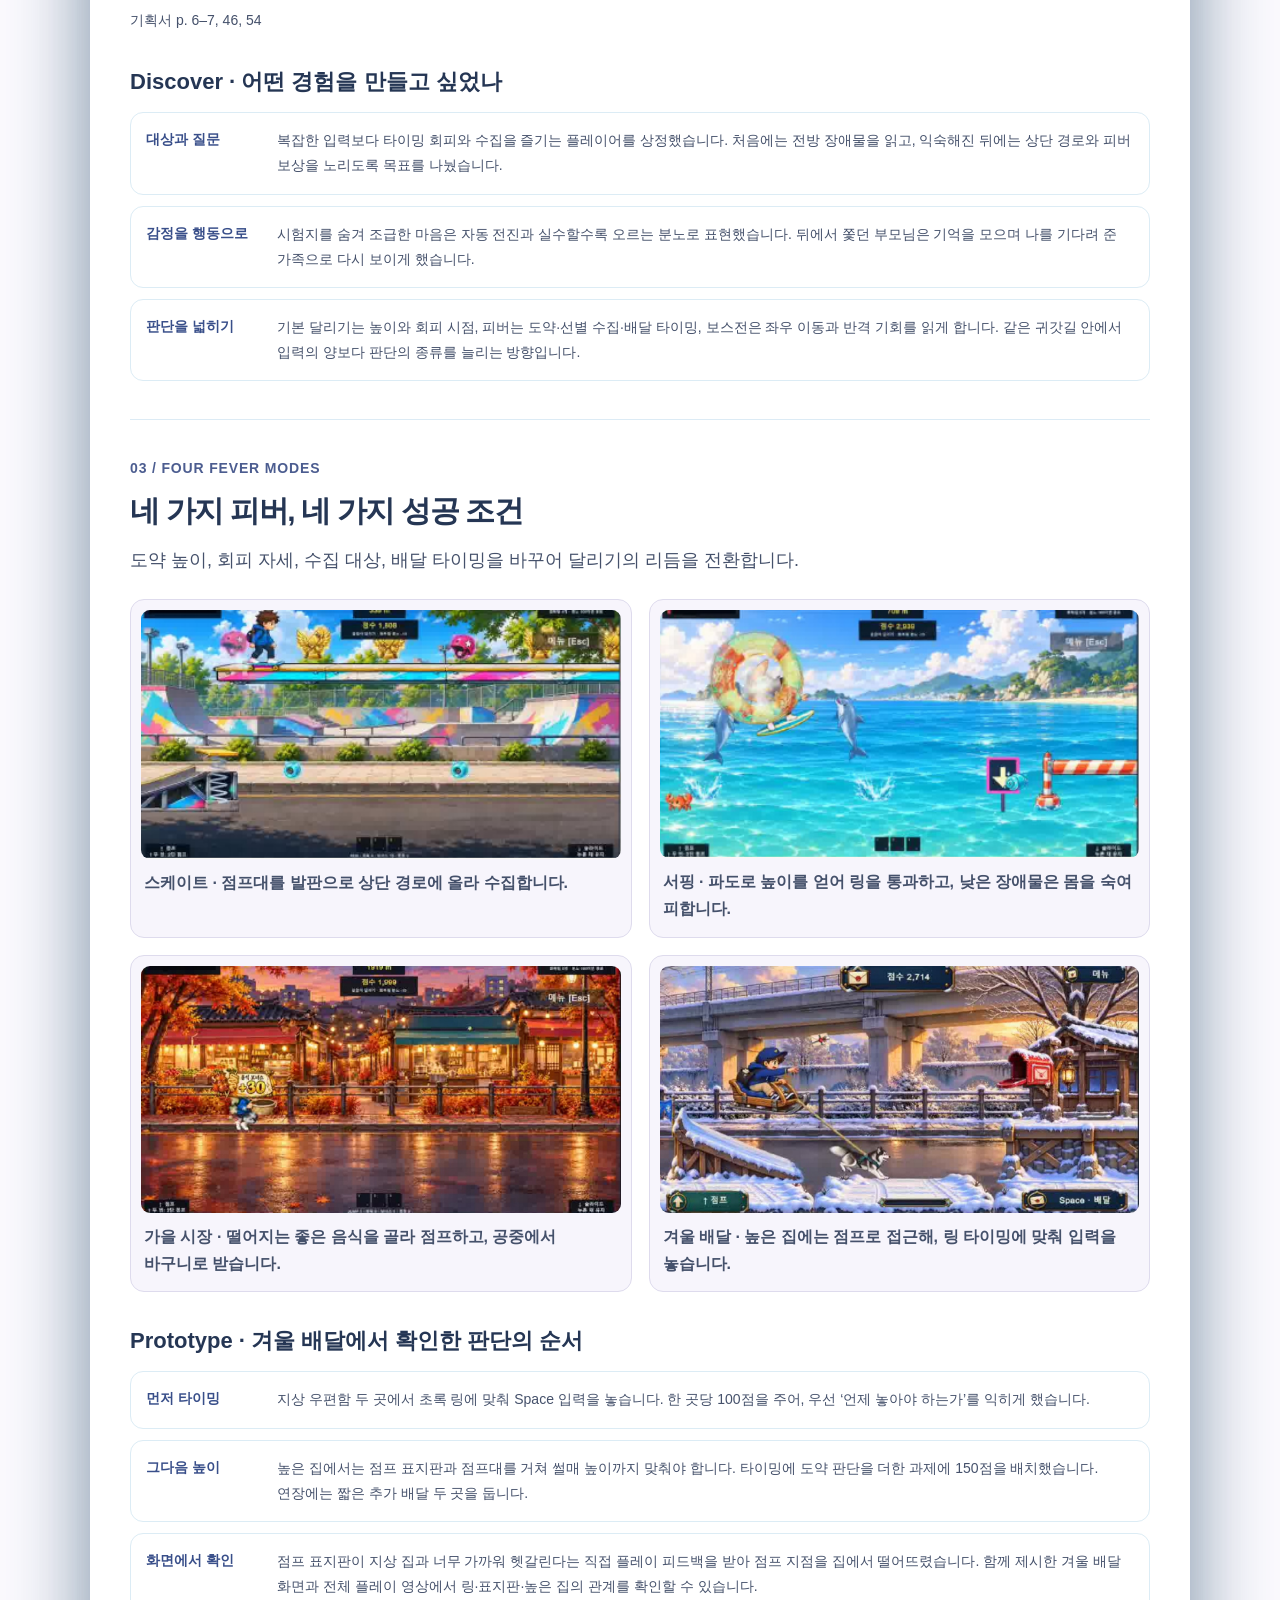
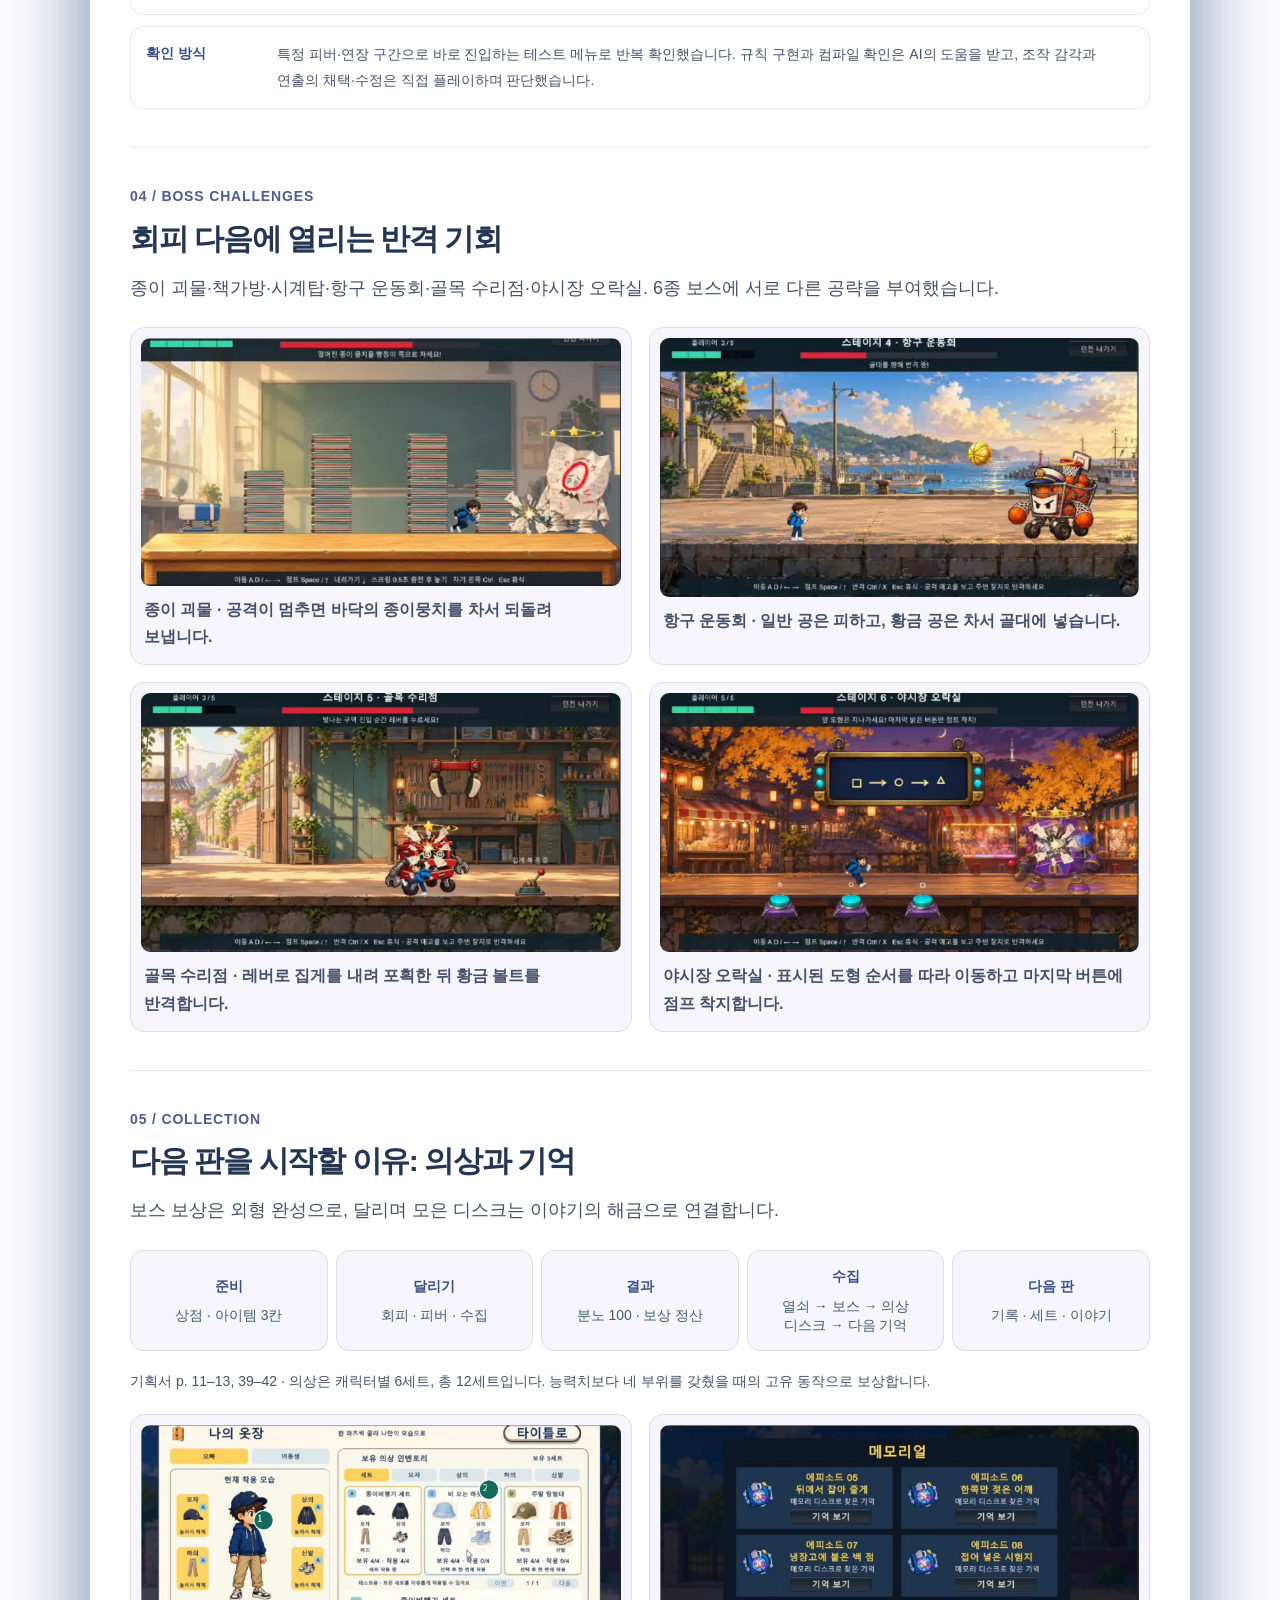
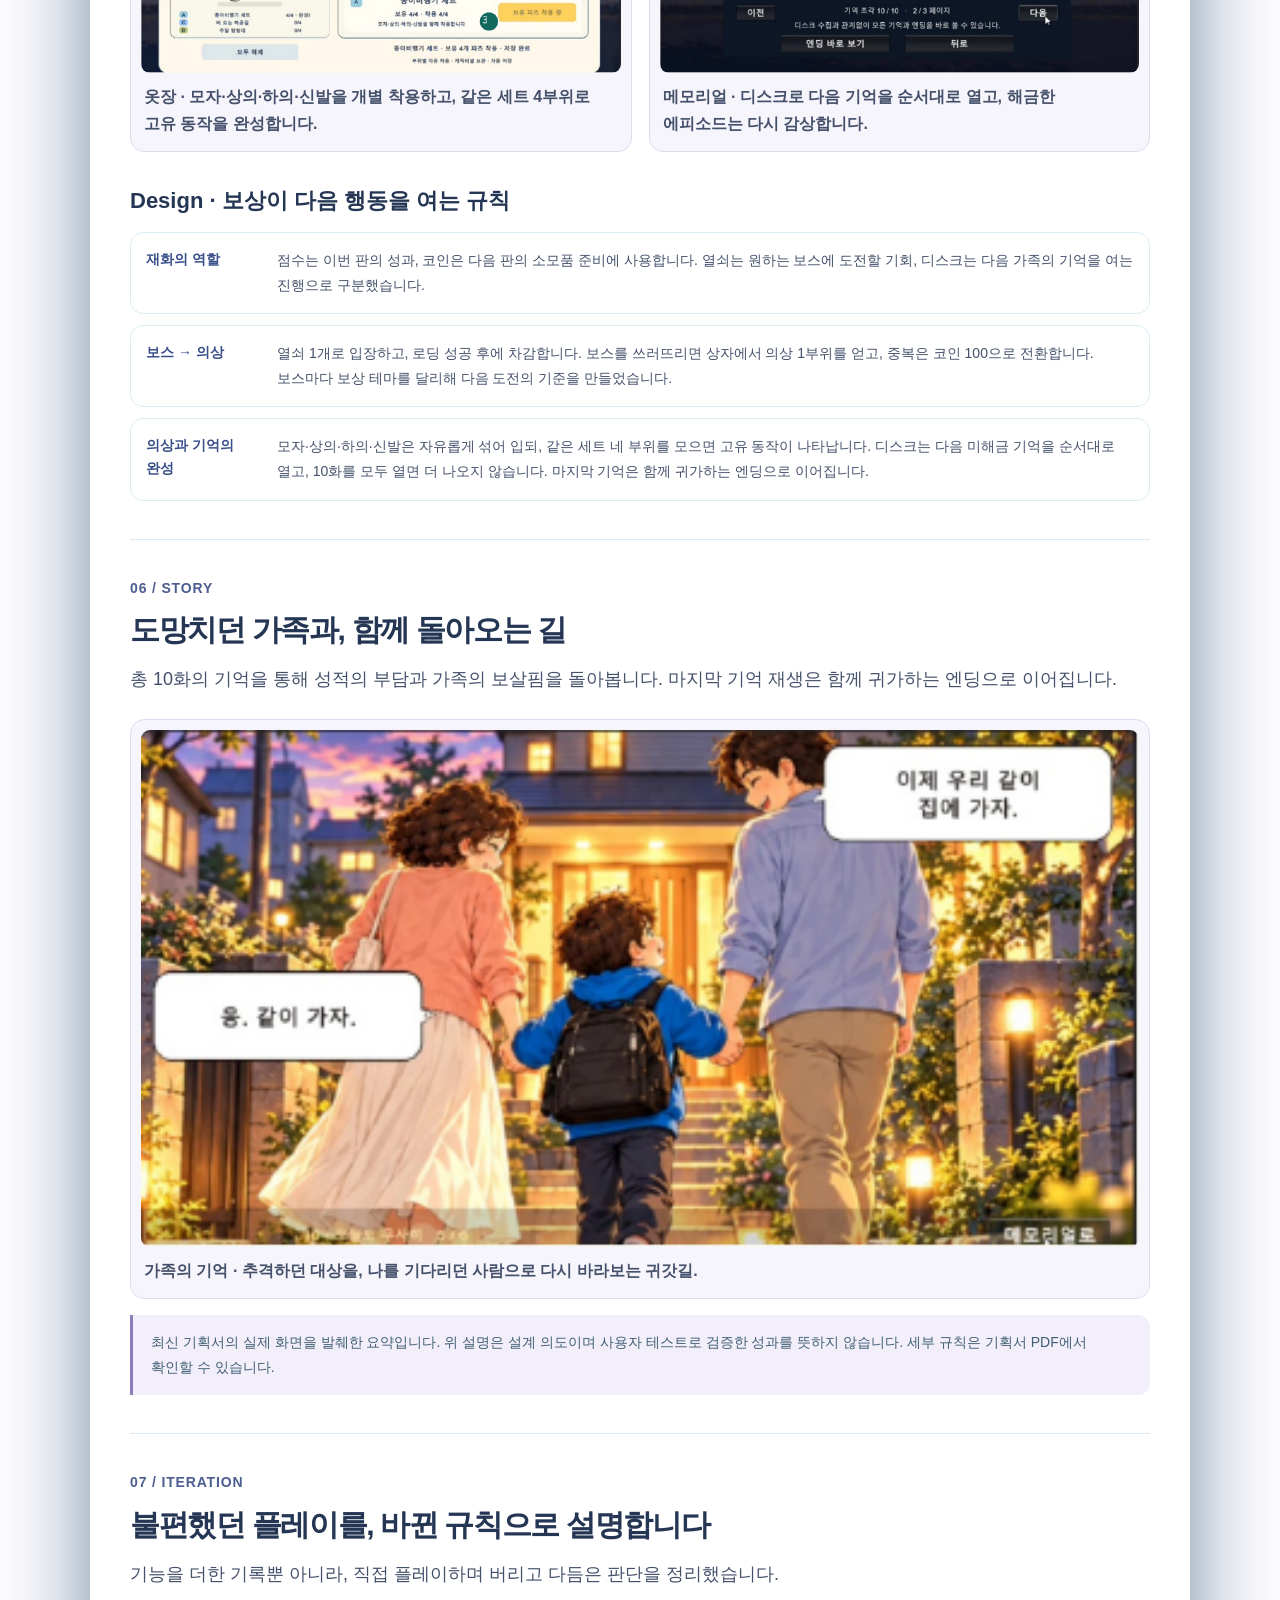
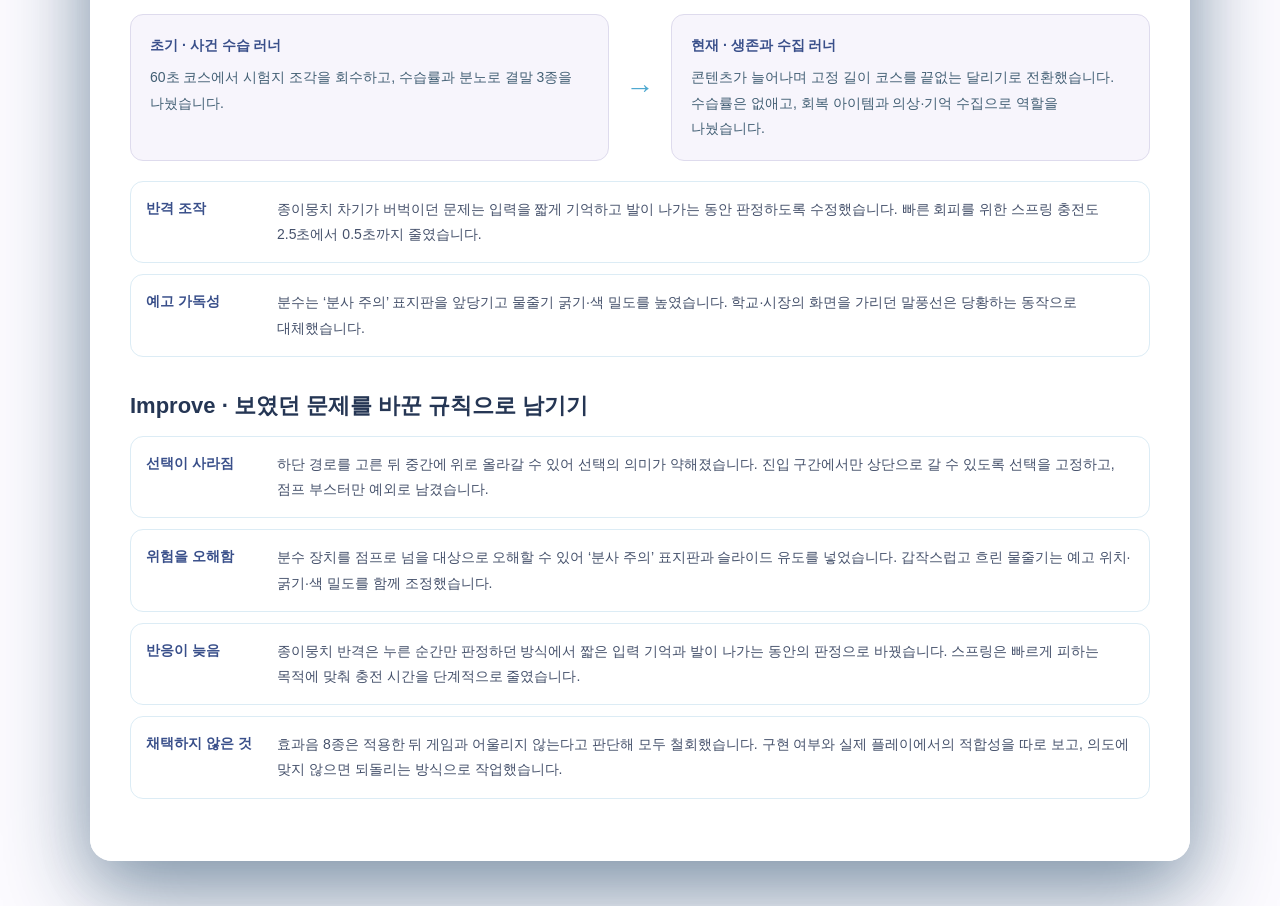
==== commit 1c32a663: "Use Alwayseo profile artwork and bright dusk-inspired palette" ====
--- a/today-safely.html
+++ b/today-safely.html
@@ -659,7 +659,8 @@
 .runner-video-screen iframe{display:block;width:100%;height:100%;border:0}
 @media(max-width:840px){.runner-video-showcase{margin:15px 23px 0;padding:18px}}
 @media(max-width:560px){.runner-video-showcase{margin:13px 16px 0;padding:13px}.runner-video-heading h3{font-size:20px}}
-</style><link rel="stylesheet" href="assets/readability.css?v=20261111-detail"/></head><body>
+</style><link rel="stylesheet" href="assets/readability.css?v=20261111-detail"/><link rel="stylesheet" href="assets/alwayseo-theme.css?v=20261111-1"/>
+</head><body>
 <div class="runner-standalone-banner"><span>YEJONG. / GAME DESIGN PORTFOLIO / PROJECT 02</span><a href="index.html#projects">← 전체 프로젝트</a></div>
 <main class="runner-dialog runner-standalone"><div class="exit4-modal-shell">
 <div class="exit4-dialog-bar"><span><span class="runner-bar-dot"></span> YEJONG. / PROJECT 02 / PERSONAL CASE STUDY</span><a class="exit4-close" href="index.html#projects" style="text-decoration:none" aria-label="홈페이지 프로젝트 목록으로 돌아가기">← <small>목록으로</small></a></div>
--- a/assets/alwayseo-theme.css
+++ b/assets/alwayseo-theme.css
@@ -0,0 +1,18 @@
+/* Alwayseo: bright dusk palette drawn from the supplied profile artwork. */
+:root{--ink:#253654;--ink-deep:#182747;--ink-muted:#526079;--accent:#425caf;--accent-deep:#304587;--sky:#eeeffb;--sky-mid:#dedff5;--powder:#f5f4fc;--line:#c8cee2;--runner-ink:#253654;--runner-muted:#526079;--runner-border:#d7dced}
+body{background:#fcfbff;color:#253654}
+.site-header,.site-header.is-scrolled{background:#fdfcffF5;border-color:#d4d8e8}.brand-wordmark,.desktop-nav a,.mobile-menu a{color:#253654}.brand-wordmark small{color:#526079}.brand-symbol span{background:#6274b8}.brand-symbol span:nth-child(3){background:#b7a9d3}.brand-dot{color:#7a6aa6}
+.desktop-nav a:hover,.mobile-menu a:hover{background:#eeedf8;border-color:#a3adce}.desktop-nav a.is-active,.mobile-menu a.is-active,.nav-contact.is-active{background:#304587;border-color:#304587;color:white}.mobile-menu{background:#fdfcff}.mobile-toggle{color:#304587}
+.hero{background:linear-gradient(125deg,#f8f6ff 0%,#e5e9fb 55%,#fbece8 100%)}.sky-wash{background:radial-gradient(ellipse at 88% 17%,#ffffffc9,transparent 65%)}.hero-bottom-cloud{background:#fcfbff}.hero h1,.section-heading,.contact-inner h2{color:#253654}.hero h1 em,.section-heading span,.contact-inner h2 em{color:#465dad}.hero-intro,.section-lead,.section-title-group>p,.focus-card p,.project-info p,.process-intro>p,.contact-inner>p,.runner-section .runner-lead,.runner-hero p{color:#45516b}
+.hero-eyebrow,.section-index,.project-type,.runner-eyebrow,.runner-kicker,.scroll-note{color:#4c5d90}.hero-intro strong{color:#304587}.status-star{color:#8c77b6}
+.alwayseo-hero-art{height:auto!important;min-height:0;display:flex!important;align-items:center;justify-content:center;transform:none;margin:0}.alwayseo-profile-art{display:block;width:100%;max-width:510px;height:auto;border-radius:32px;border:1px solid #e2dfee;box-shadow:0 26px 65px #384b8626;background:white}.hero-grid{gap:32px}
+.sky-ribbon{background:#f7f4fc;border-color:#ddd8ee}.ribbon-label,.sky-ribbon a,.ribbon-words{color:#526079}.ribbon-words b{color:#b78ea6}
+.about-section,.projects-section{background:#fcfbff}.focus-section,.focus-section:before{background:#f0eef9}.process-section{background:linear-gradient(145deg,#eeeffb,#faf7fc)}.contact-section{background:linear-gradient(125deg,#e6e9fa,#f0eafa 55%,#fce9df)}.contact-section:after{background:radial-gradient(ellipse at 65% 0%,#ffffff99,transparent 75%)}
+.focus-card,.project-card,.process-steps,.contact-method,.profile-stats{border-color:#d1d6e7}.focus-blue{background:#e8ecfc;color:#536ab6}.focus-lilac{background:#efe9f9;color:#8069a8}.focus-peach{background:#fff0e5;color:#9e6644}.tag-chip,.mini-pill,.about-tag-row span,.project-inline-tags span{background:#f1eff9;color:#4e5e82;border-color:#d3d7e9}.quote-block{background:linear-gradient(115deg,#f2eefb,#fff);border-color:#ddd8ed}.quote-block p{color:#253654}.quote-icon,.soft-star{color:#b3a3d0}
+.primary-button,.runner-video-hero-link,.runner-links a{background:#425caf;color:#fff}.primary-button:hover,.runner-video-hero-link:hover,.runner-links a:hover{background:#304587}.case-preview-btn,.runner-card-video-link,.runner-pdf-hero-link,.exit4-youtube,.exit4-pdf{border-color:#9caacf;color:#304587;background:#f3f1fc}.case-preview-btn:hover,.runner-card-video-link:hover{background:#304587;color:white}.text-button{color:#304587}
+.project-info h3,.focus-card h3,.process-step-copy strong,#insight-title,.runner-section h3,.runner-subheading,.runner-hero h2{color:#253654}.project-filters button{color:#304587;border-color:#9caacf}.project-filters button:hover{background:#eeeafa}.project-filters button[aria-pressed=true],.project-inline-tags span.is-filter-match{background:#304587;color:white;border-color:#304587}.project-filters button[aria-pressed=true]{outline-color:#304587}
+.process-step.is-selected{background:#eaeafa;border-left-color:#425caf}.process-step.is-selected .step-icon,.process-progress span{background:#425caf;color:white}.process-progress{background:#dddff1}.process-insight{background:#f3f1fb;border-color:#d3d6e8}.process-position,.process-number{color:#46588a}.process-evidence-card{border-color:#d4d8e8}.process-evidence-project,.process-evidence-card h3{color:#304587}
+.runner-dialog .runner-hero{background:#f2f0fb}.runner-hero-copy{background:radial-gradient(circle at 0 0,#fff,transparent 80%)}.runner-body,.runner-dialog{background:#fff}.runner-panel,.runner-fact,.runner-gallery figure,.runner-flow div,.runner-compare>div:not(.runner-arrow){background:#f7f5fc;border-color:#dedbed}.runner-panel strong,.runner-fact dd,.runner-flow b,.runner-feature-row b,.runner-compare strong{color:#394f8a}.runner-gallery figcaption,.runner-panel p,.runner-feature-row p,.runner-source-note,.runner-compare p{color:#45516b}.runner-meta span{color:#46588a;border-color:#d0d4e8}.runner-hero h2 span{color:#5867a0}.runner-note{background:#f2effa;border-left-color:#8b7cba;color:#526079}
+.contact-method{background:#ffffffd9;color:#304587}.contact-method:hover{background:#eeebfa}.contact-method-icon{color:#5467aa;background:#eeeafa}.site-footer{background:#fcfbff;color:#526079}.contact-top,.back-to-top{color:#425caf}a:focus-visible,button:focus-visible{outline-color:#624c9d}
+@media(max-width:960px){.hero-grid{padding-top:130px;gap:28px}.alwayseo-profile-art{max-width:410px}.hero-art.alwayseo-hero-art{display:flex!important}}
+@media(max-width:760px){.hero-grid{grid-template-columns:1fr;padding-bottom:88px}.hero-art.alwayseo-hero-art{display:flex!important;width:100%;margin:10px auto 0}.alwayseo-profile-art{max-width:350px;border-radius:24px}.hero-copy{margin-top:0}.hero .draft-marker{margin-top:24px}.hero .scroll-note{display:none}}
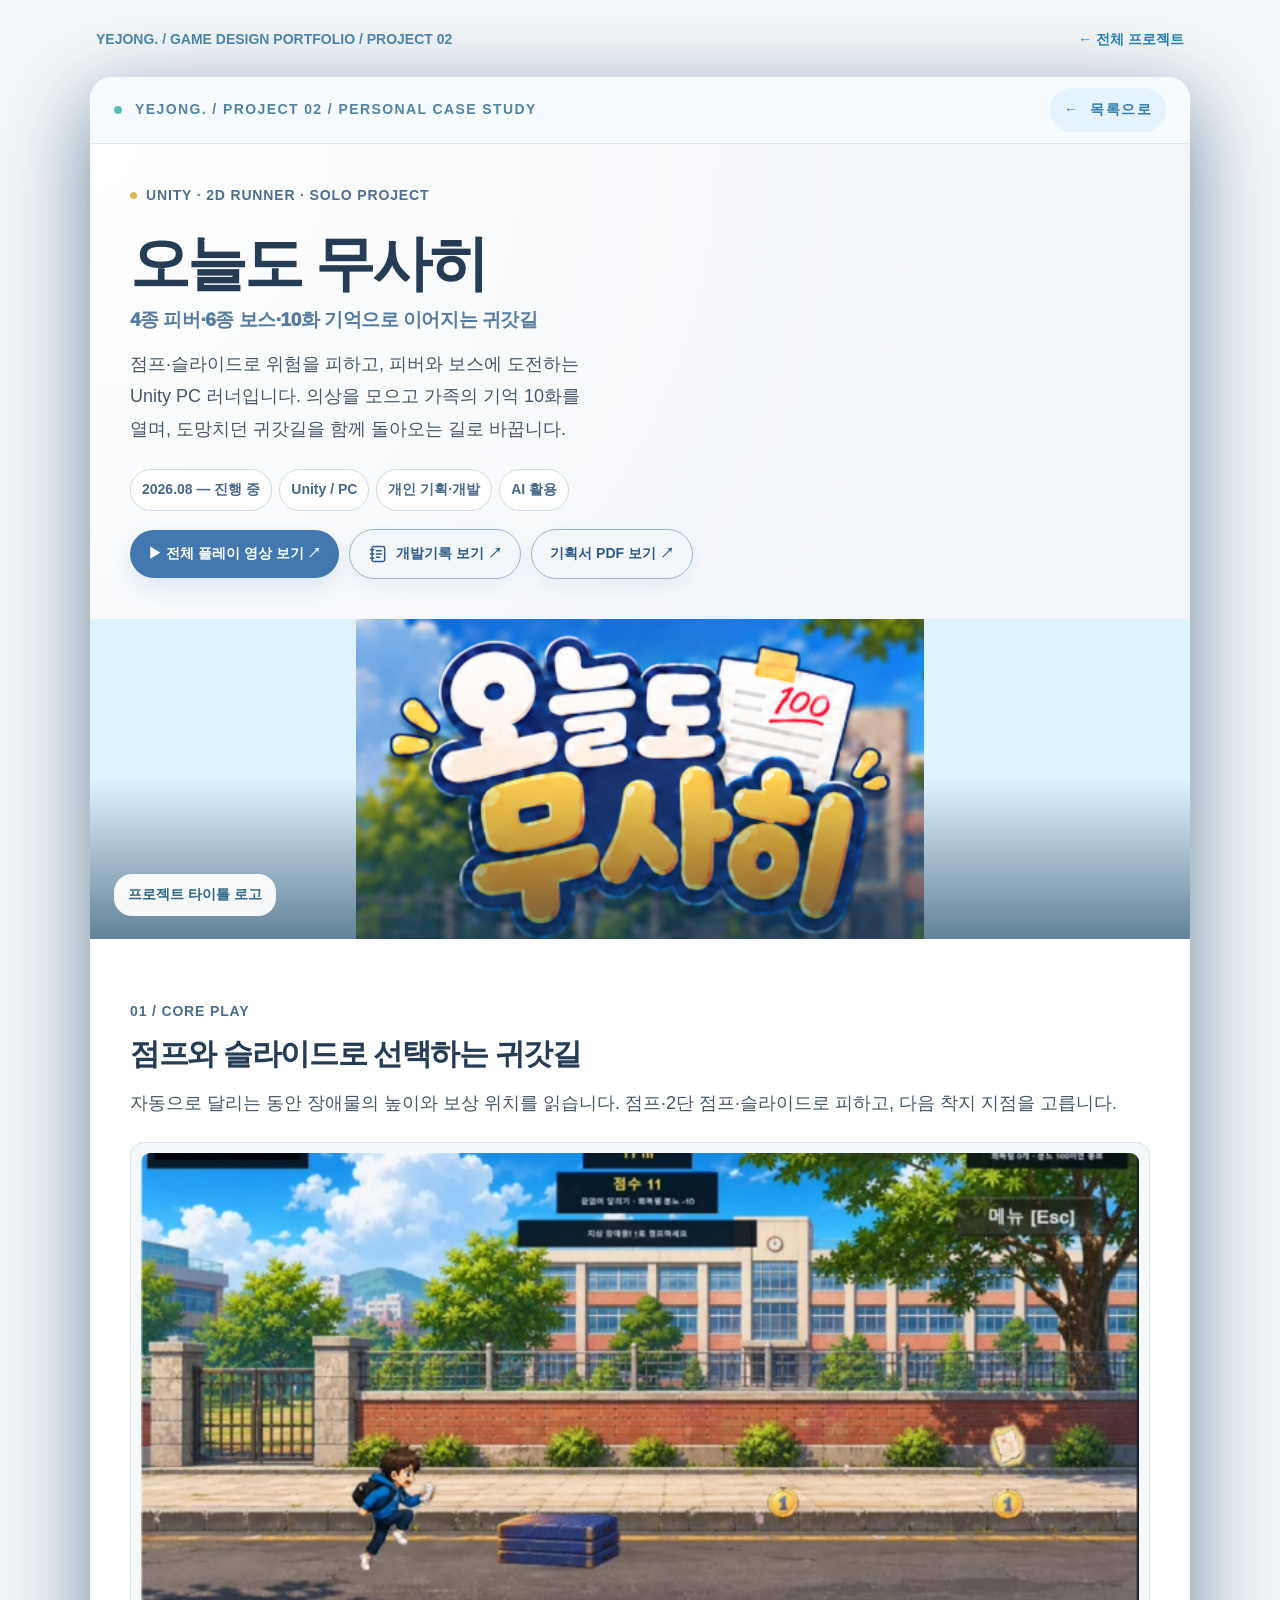
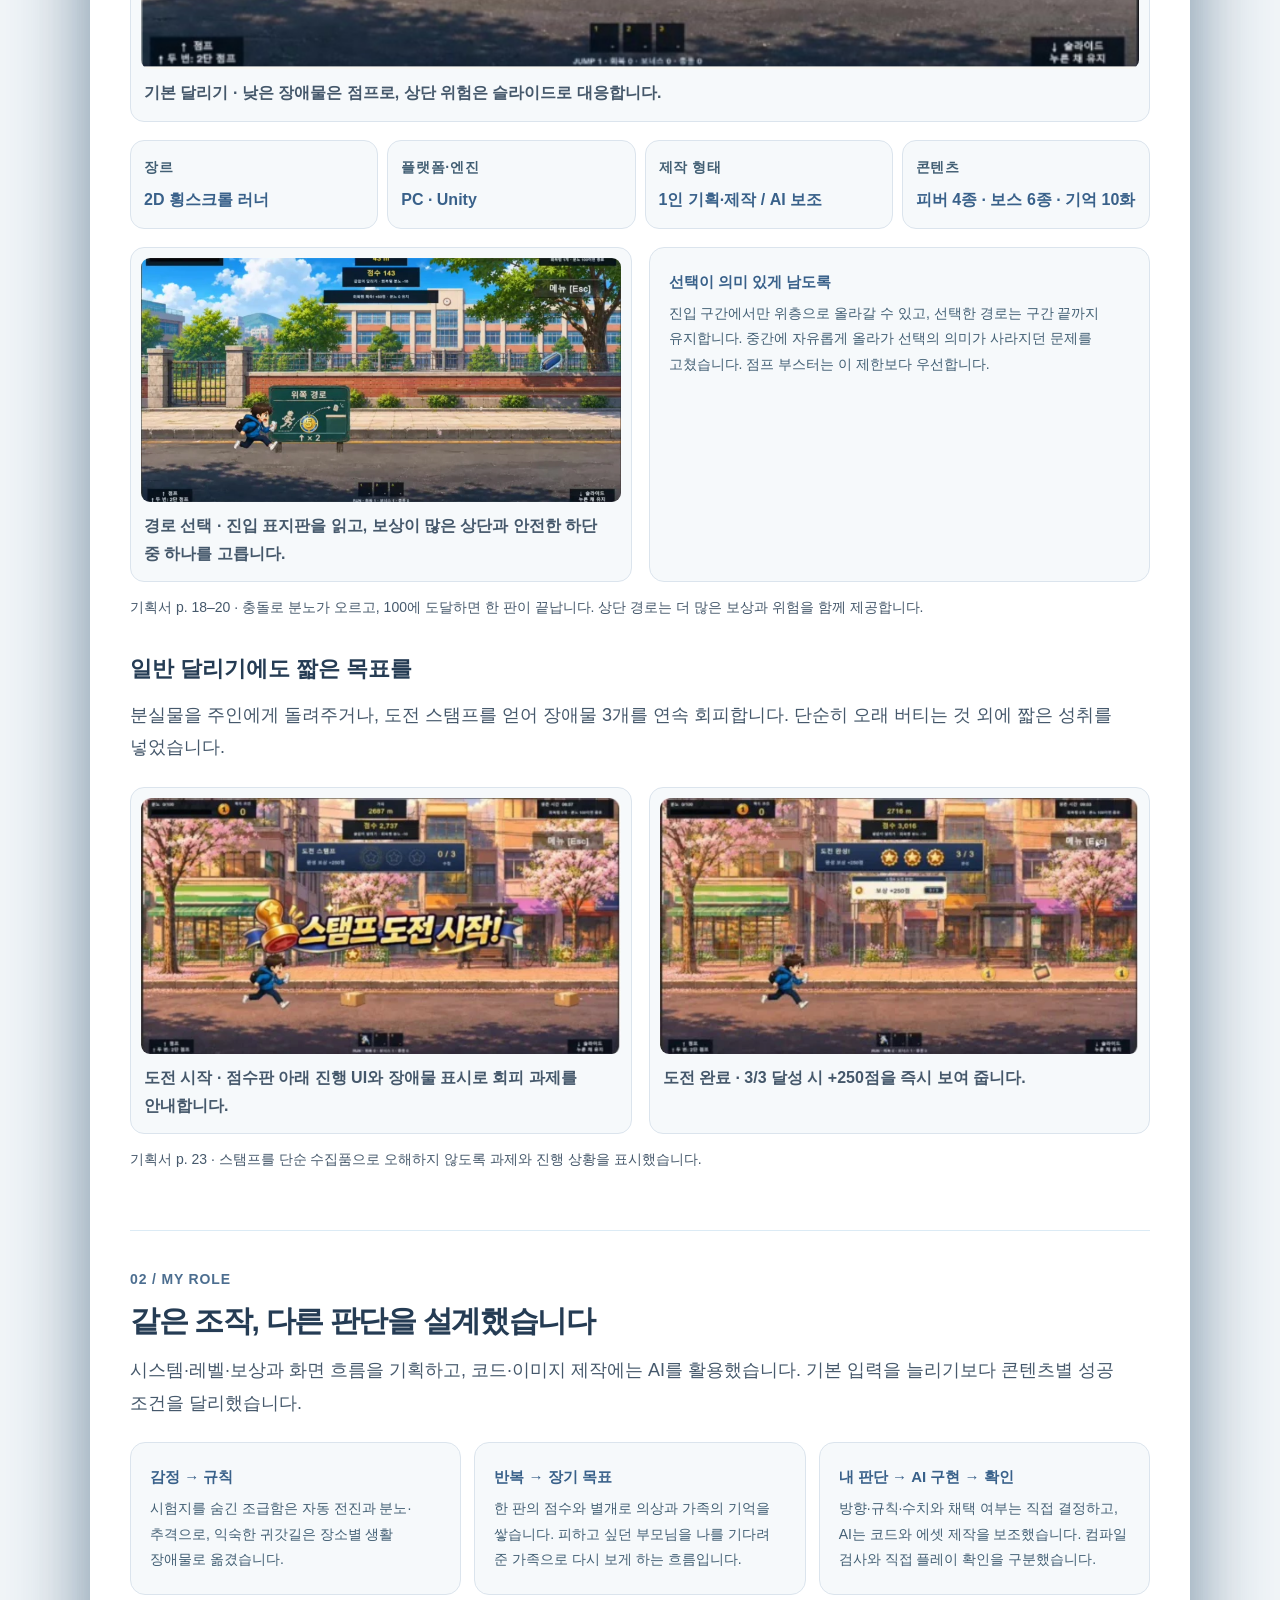
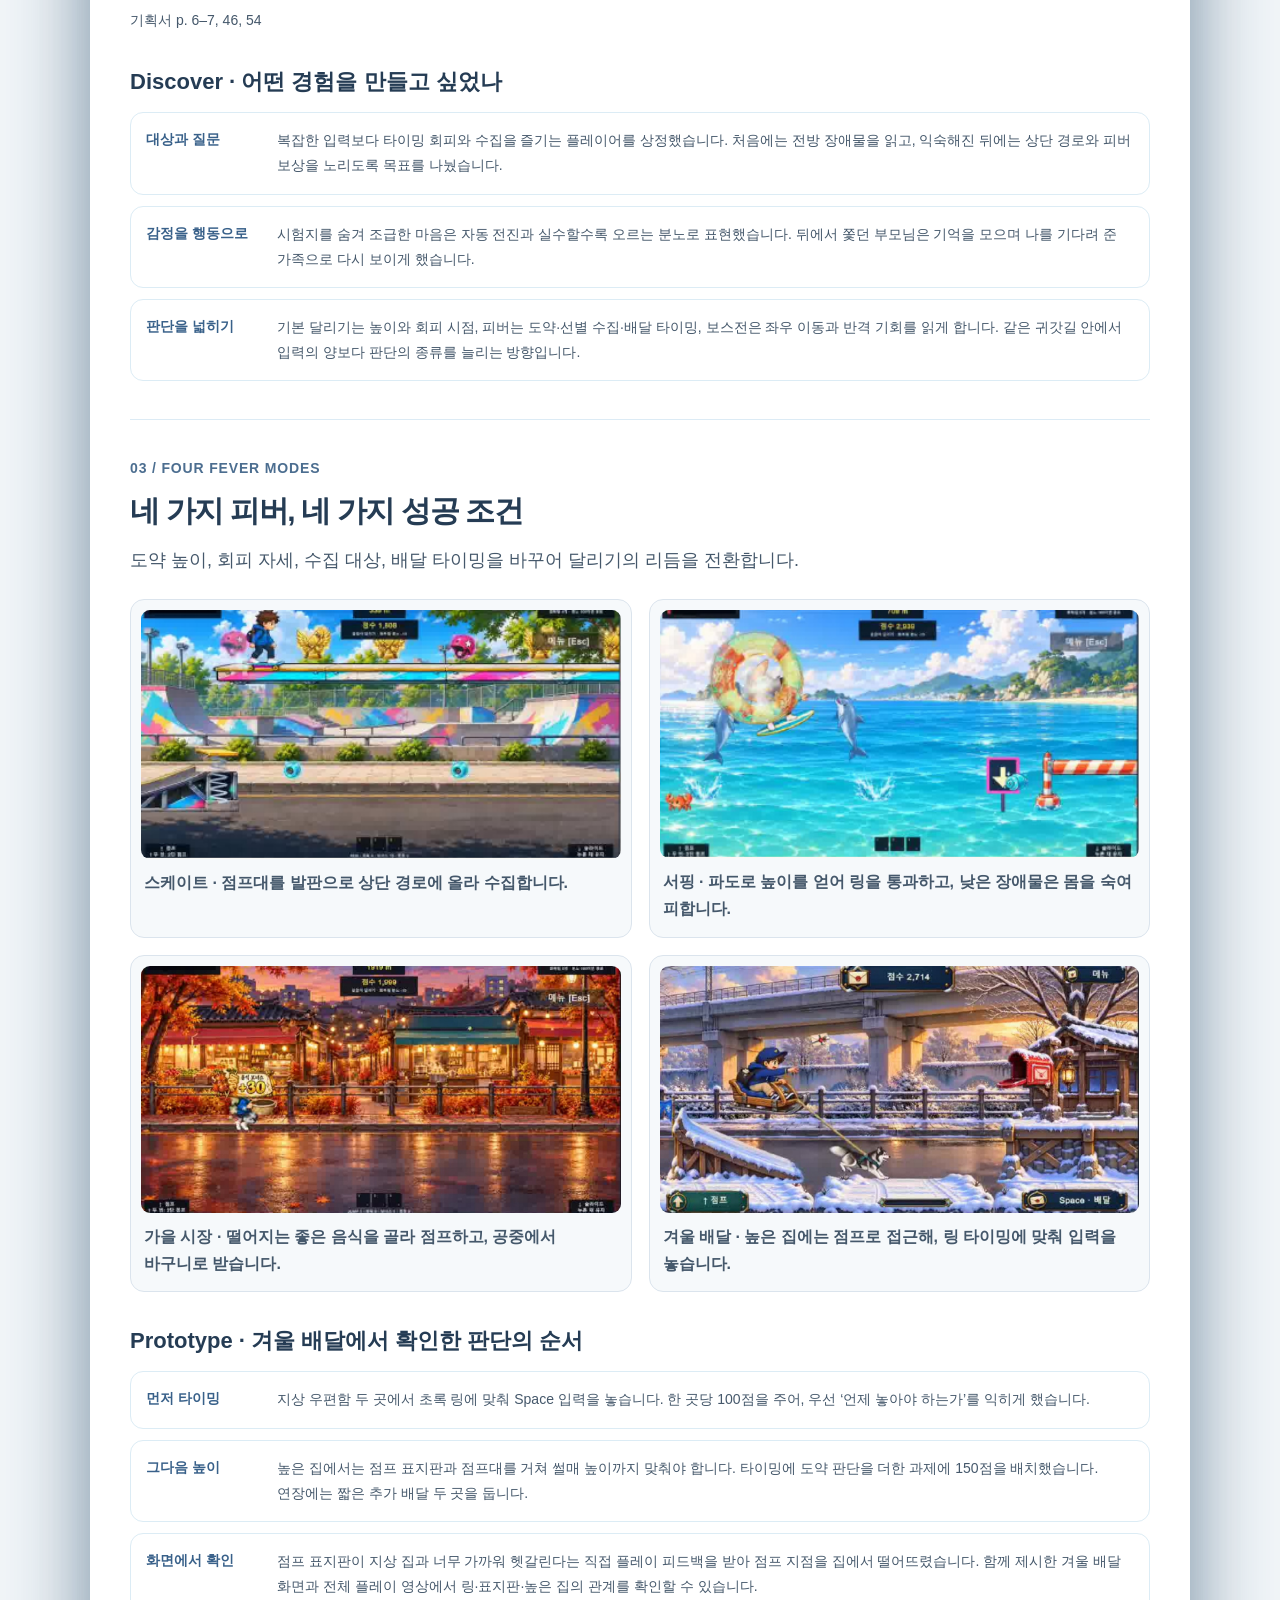
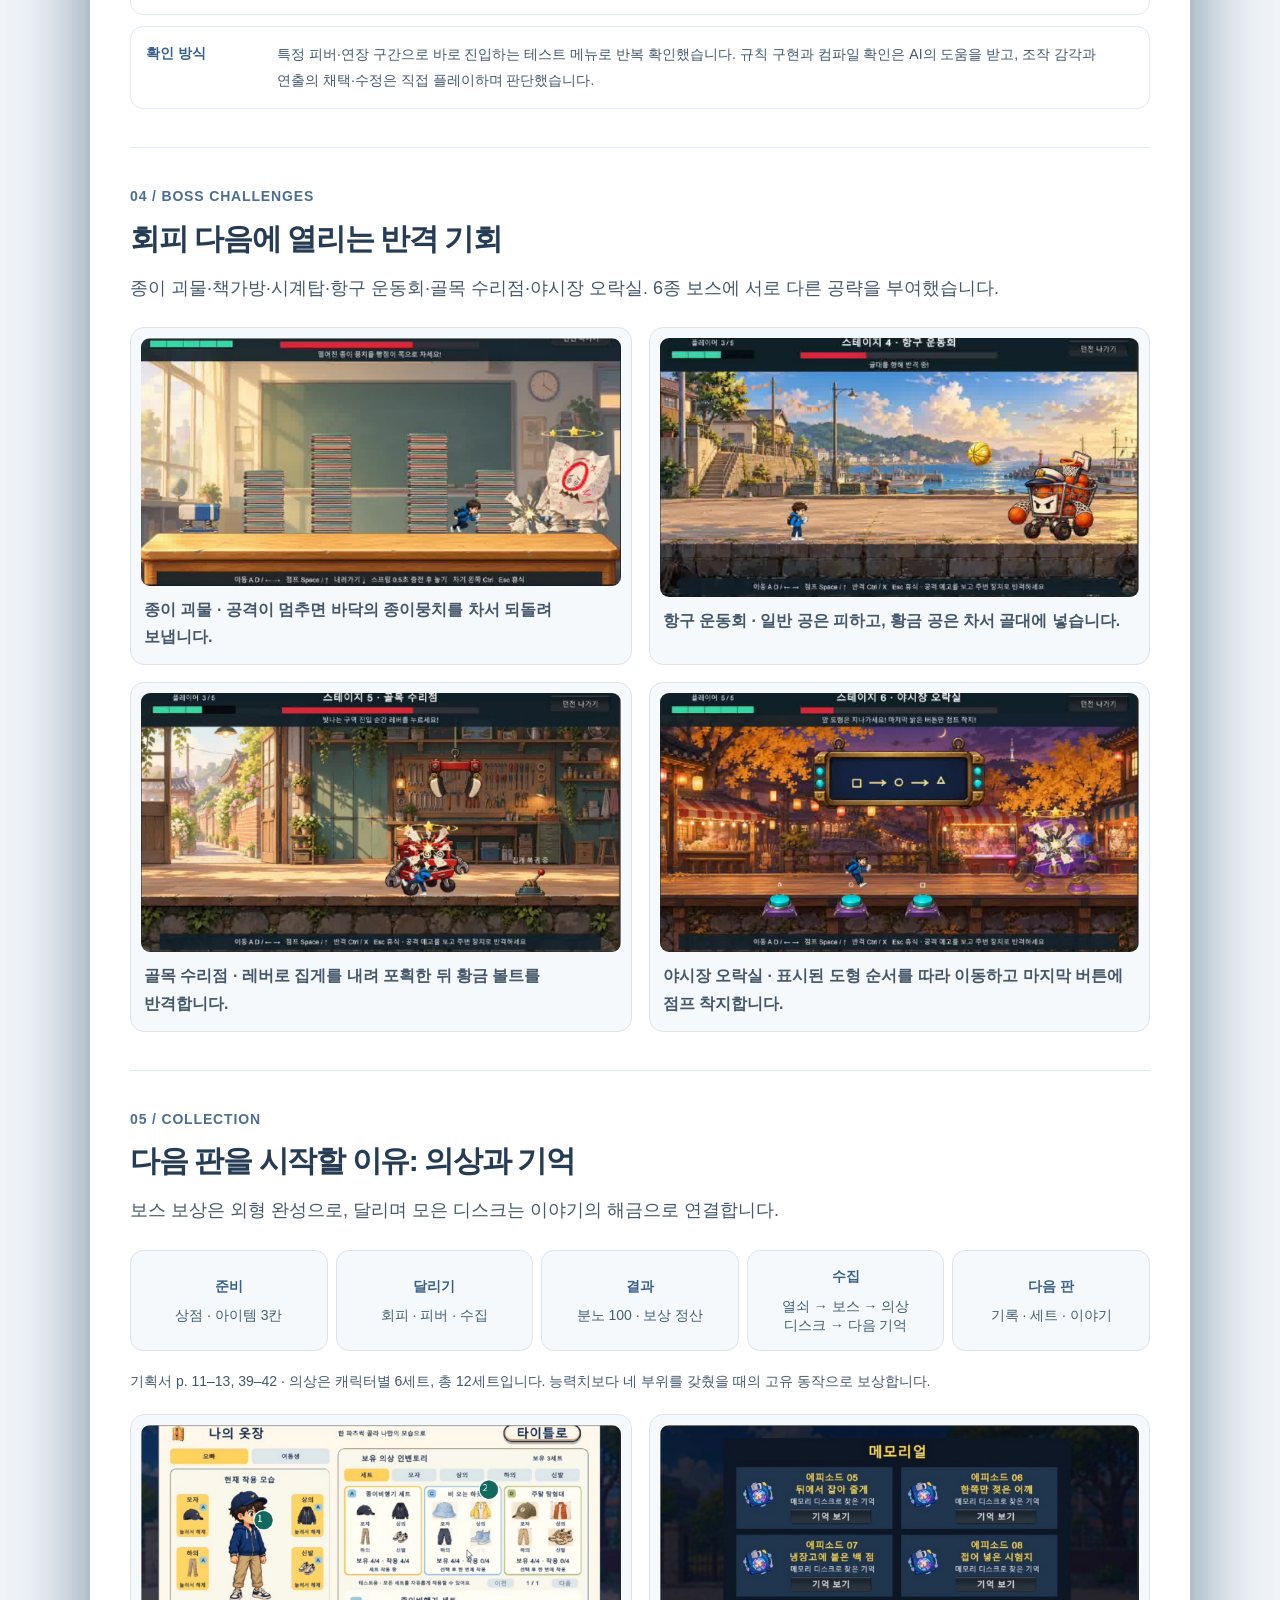
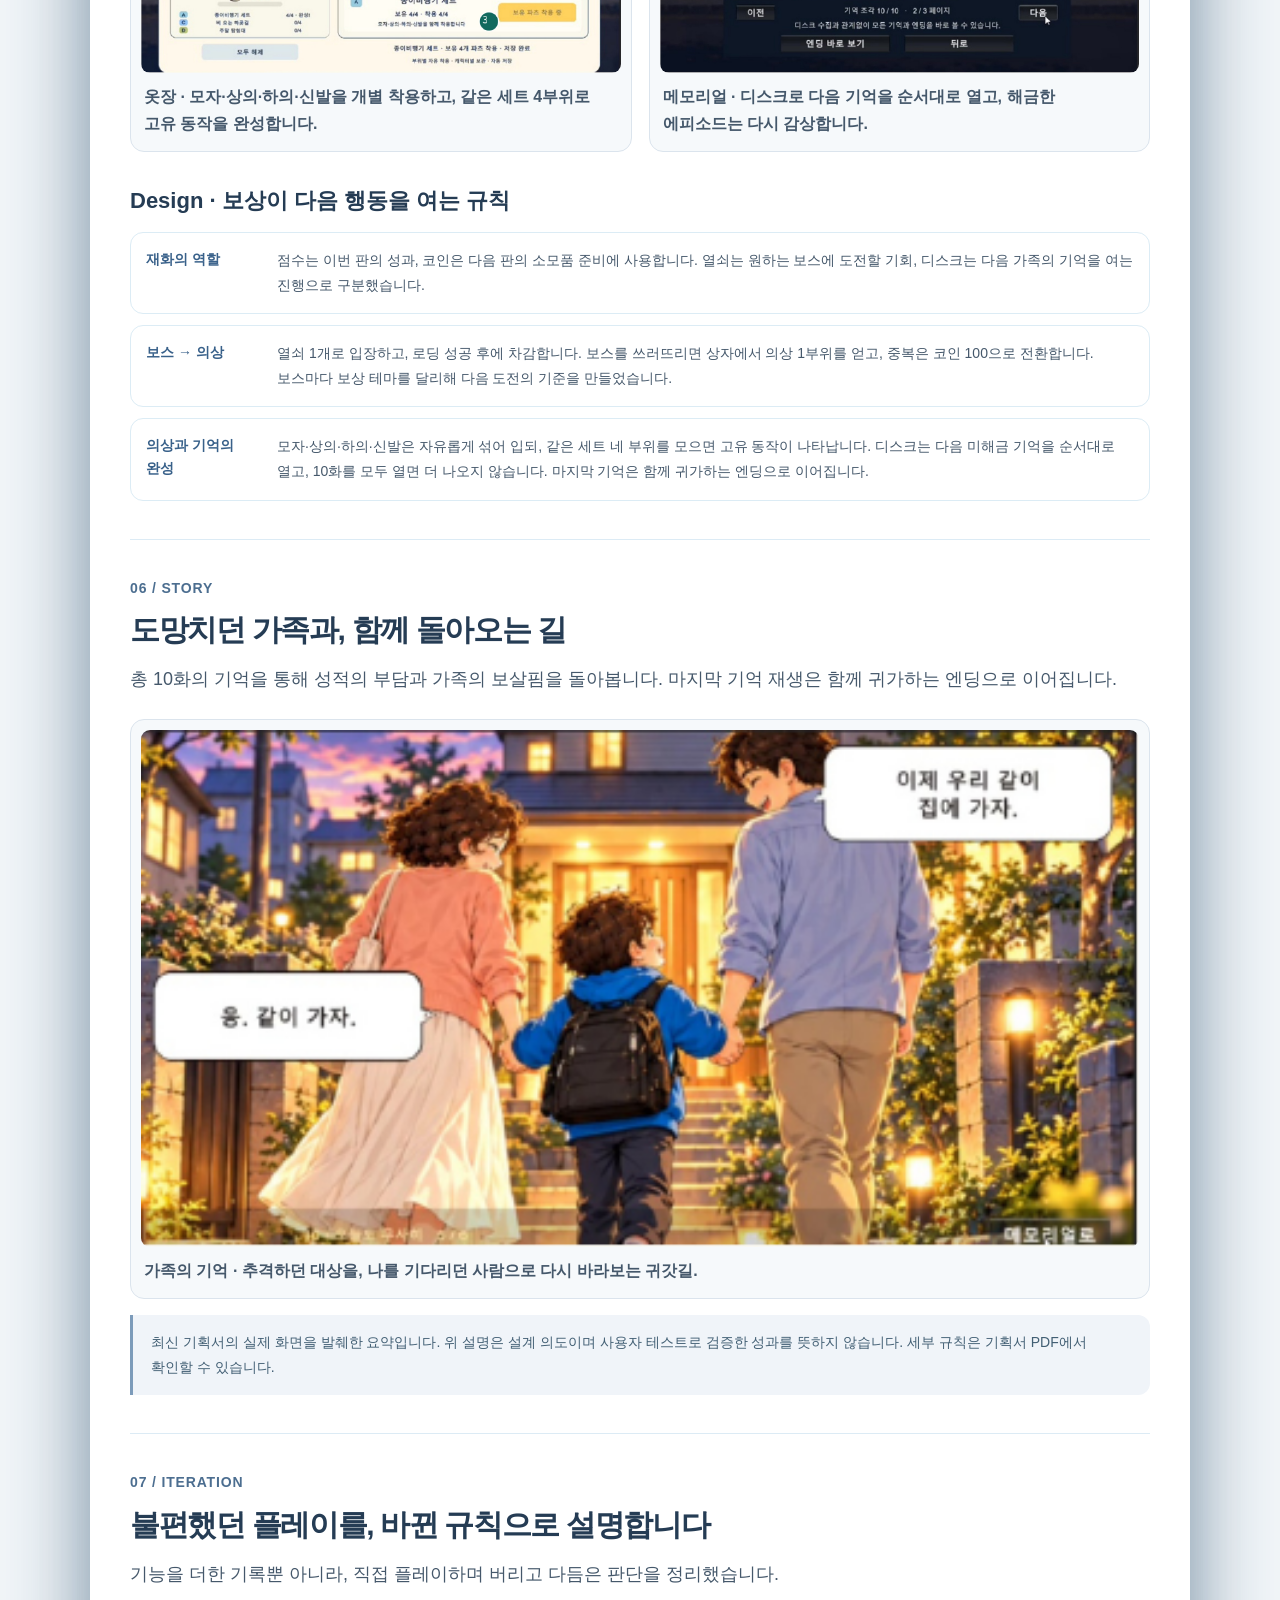
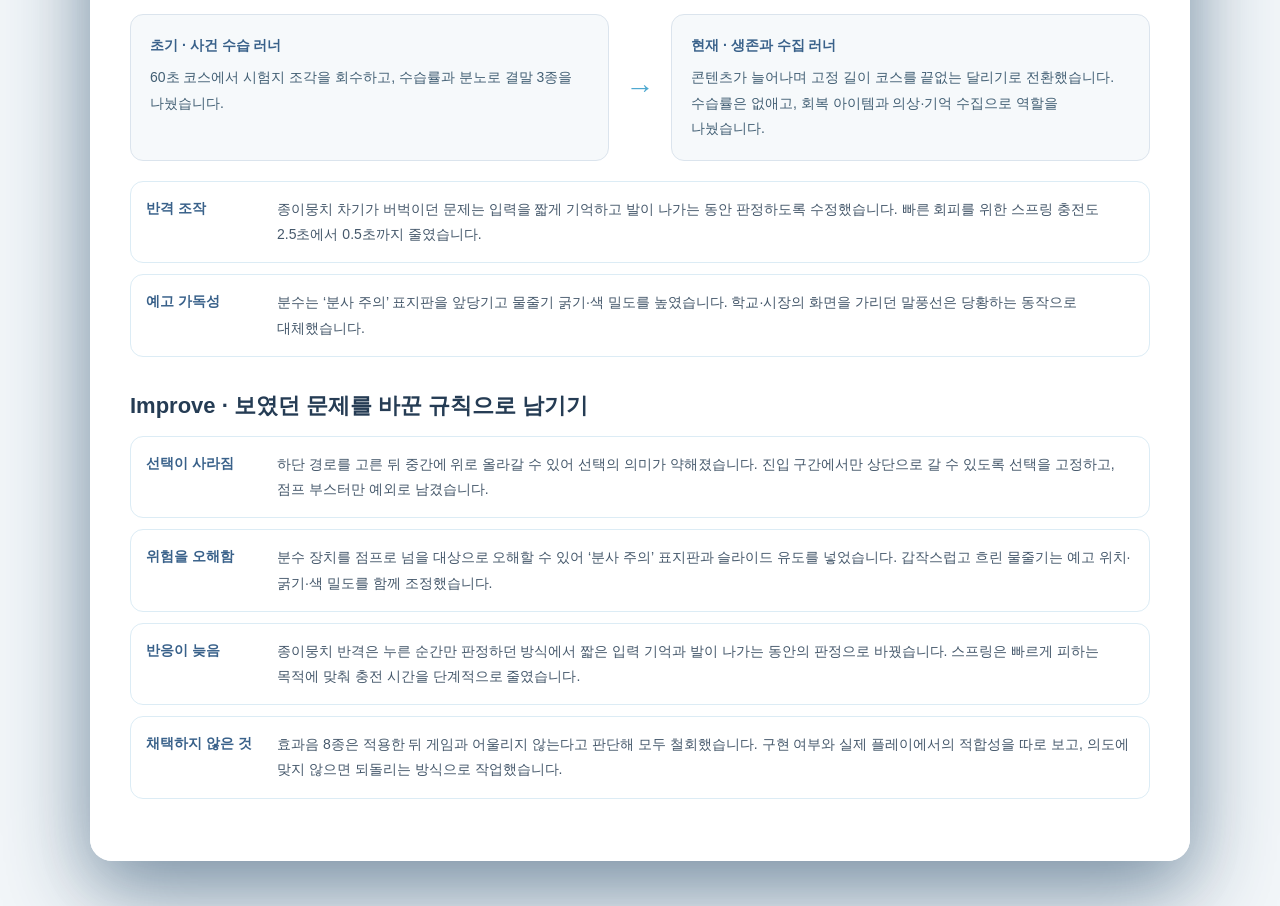
==== commit ed72d536: "Use calm night-sky blues and add project planning PDF links" ====
--- a/today-safely.html
+++ b/today-safely.html
@@ -659,7 +659,7 @@
 .runner-video-screen iframe{display:block;width:100%;height:100%;border:0}
 @media(max-width:840px){.runner-video-showcase{margin:15px 23px 0;padding:18px}}
 @media(max-width:560px){.runner-video-showcase{margin:13px 16px 0;padding:13px}.runner-video-heading h3{font-size:20px}}
-</style><link rel="stylesheet" href="assets/readability.css?v=20261111-detail"/><link rel="stylesheet" href="assets/alwayseo-theme.css?v=20261111-1"/>
+</style><link rel="stylesheet" href="assets/readability.css?v=20261111-detail"/><link rel="stylesheet" href="assets/alwayseo-theme.css?v=20261111-blue"/>
 </head><body>
 <div class="runner-standalone-banner"><span>YEJONG. / GAME DESIGN PORTFOLIO / PROJECT 02</span><a href="index.html#projects">← 전체 프로젝트</a></div>
 <main class="runner-dialog runner-standalone"><div class="exit4-modal-shell">
--- a/assets/alwayseo-theme.css
+++ b/assets/alwayseo-theme.css
@@ -1,18 +1,25 @@
-/* Alwayseo: bright dusk palette drawn from the supplied profile artwork. */
-:root{--ink:#253654;--ink-deep:#182747;--ink-muted:#526079;--accent:#425caf;--accent-deep:#304587;--sky:#eeeffb;--sky-mid:#dedff5;--powder:#f5f4fc;--line:#c8cee2;--runner-ink:#253654;--runner-muted:#526079;--runner-border:#d7dced}
-body{background:#fcfbff;color:#253654}
-.site-header,.site-header.is-scrolled{background:#fdfcffF5;border-color:#d4d8e8}.brand-wordmark,.desktop-nav a,.mobile-menu a{color:#253654}.brand-wordmark small{color:#526079}.brand-symbol span{background:#6274b8}.brand-symbol span:nth-child(3){background:#b7a9d3}.brand-dot{color:#7a6aa6}
-.desktop-nav a:hover,.mobile-menu a:hover{background:#eeedf8;border-color:#a3adce}.desktop-nav a.is-active,.mobile-menu a.is-active,.nav-contact.is-active{background:#304587;border-color:#304587;color:white}.mobile-menu{background:#fdfcff}.mobile-toggle{color:#304587}
-.hero{background:linear-gradient(125deg,#f8f6ff 0%,#e5e9fb 55%,#fbece8 100%)}.sky-wash{background:radial-gradient(ellipse at 88% 17%,#ffffffc9,transparent 65%)}.hero-bottom-cloud{background:#fcfbff}.hero h1,.section-heading,.contact-inner h2{color:#253654}.hero h1 em,.section-heading span,.contact-inner h2 em{color:#465dad}.hero-intro,.section-lead,.section-title-group>p,.focus-card p,.project-info p,.process-intro>p,.contact-inner>p,.runner-section .runner-lead,.runner-hero p{color:#45516b}
-.hero-eyebrow,.section-index,.project-type,.runner-eyebrow,.runner-kicker,.scroll-note{color:#4c5d90}.hero-intro strong{color:#304587}.status-star{color:#8c77b6}
-.alwayseo-hero-art{height:auto!important;min-height:0;display:flex!important;align-items:center;justify-content:center;transform:none;margin:0}.alwayseo-profile-art{display:block;width:100%;max-width:510px;height:auto;border-radius:32px;border:1px solid #e2dfee;box-shadow:0 26px 65px #384b8626;background:white}.hero-grid{gap:32px}
-.sky-ribbon{background:#f7f4fc;border-color:#ddd8ee}.ribbon-label,.sky-ribbon a,.ribbon-words{color:#526079}.ribbon-words b{color:#b78ea6}
-.about-section,.projects-section{background:#fcfbff}.focus-section,.focus-section:before{background:#f0eef9}.process-section{background:linear-gradient(145deg,#eeeffb,#faf7fc)}.contact-section{background:linear-gradient(125deg,#e6e9fa,#f0eafa 55%,#fce9df)}.contact-section:after{background:radial-gradient(ellipse at 65% 0%,#ffffff99,transparent 75%)}
-.focus-card,.project-card,.process-steps,.contact-method,.profile-stats{border-color:#d1d6e7}.focus-blue{background:#e8ecfc;color:#536ab6}.focus-lilac{background:#efe9f9;color:#8069a8}.focus-peach{background:#fff0e5;color:#9e6644}.tag-chip,.mini-pill,.about-tag-row span,.project-inline-tags span{background:#f1eff9;color:#4e5e82;border-color:#d3d7e9}.quote-block{background:linear-gradient(115deg,#f2eefb,#fff);border-color:#ddd8ed}.quote-block p{color:#253654}.quote-icon,.soft-star{color:#b3a3d0}
-.primary-button,.runner-video-hero-link,.runner-links a{background:#425caf;color:#fff}.primary-button:hover,.runner-video-hero-link:hover,.runner-links a:hover{background:#304587}.case-preview-btn,.runner-card-video-link,.runner-pdf-hero-link,.exit4-youtube,.exit4-pdf{border-color:#9caacf;color:#304587;background:#f3f1fc}.case-preview-btn:hover,.runner-card-video-link:hover{background:#304587;color:white}.text-button{color:#304587}
-.project-info h3,.focus-card h3,.process-step-copy strong,#insight-title,.runner-section h3,.runner-subheading,.runner-hero h2{color:#253654}.project-filters button{color:#304587;border-color:#9caacf}.project-filters button:hover{background:#eeeafa}.project-filters button[aria-pressed=true],.project-inline-tags span.is-filter-match{background:#304587;color:white;border-color:#304587}.project-filters button[aria-pressed=true]{outline-color:#304587}
-.process-step.is-selected{background:#eaeafa;border-left-color:#425caf}.process-step.is-selected .step-icon,.process-progress span{background:#425caf;color:white}.process-progress{background:#dddff1}.process-insight{background:#f3f1fb;border-color:#d3d6e8}.process-position,.process-number{color:#46588a}.process-evidence-card{border-color:#d4d8e8}.process-evidence-project,.process-evidence-card h3{color:#304587}
-.runner-dialog .runner-hero{background:#f2f0fb}.runner-hero-copy{background:radial-gradient(circle at 0 0,#fff,transparent 80%)}.runner-body,.runner-dialog{background:#fff}.runner-panel,.runner-fact,.runner-gallery figure,.runner-flow div,.runner-compare>div:not(.runner-arrow){background:#f7f5fc;border-color:#dedbed}.runner-panel strong,.runner-fact dd,.runner-flow b,.runner-feature-row b,.runner-compare strong{color:#394f8a}.runner-gallery figcaption,.runner-panel p,.runner-feature-row p,.runner-source-note,.runner-compare p{color:#45516b}.runner-meta span{color:#46588a;border-color:#d0d4e8}.runner-hero h2 span{color:#5867a0}.runner-note{background:#f2effa;border-left-color:#8b7cba;color:#526079}
-.contact-method{background:#ffffffd9;color:#304587}.contact-method:hover{background:#eeebfa}.contact-method-icon{color:#5467aa;background:#eeeafa}.site-footer{background:#fcfbff;color:#526079}.contact-top,.back-to-top{color:#425caf}a:focus-visible,button:focus-visible{outline-color:#624c9d}
+/* Alwayseo: calm night-sky blue palette with soft, readable surfaces. */
+:root{--ink:#253c54;--ink-deep:#182f47;--ink-muted:#526679;--accent:#4278af;--accent-deep:#305b87;--sky:#f0f4f9;--sky-mid:#e1eaf2;--powder:#f5f8fb;--line:#c8d5e2;--runner-ink:#253c54;--runner-muted:#526679;--runner-border:#d7e2ed}
+body{background:#fcfdfe;color:#253c54}
+.site-header,.site-header.is-scrolled{background:#fdfefeF5;border-color:#d4dee8}.brand-wordmark,.desktop-nav a,.mobile-menu a{color:#253c54}.brand-wordmark small{color:#526679}.brand-symbol span{background:#628db8}.brand-symbol span:nth-child(3){background:#a9bed3}.brand-dot{color:#6a88a6}
+.desktop-nav a:hover,.mobile-menu a:hover{background:#edf2f8;border-color:#a3b8ce}.desktop-nav a.is-active,.mobile-menu a.is-active,.nav-contact.is-active{background:#305b87;border-color:#305b87;color:white}.mobile-menu{background:#fdfefe}.mobile-toggle{color:#305b87}
+.hero{background:linear-gradient(125deg,#f9fbfc 0%,#eaf0f6 55%,#ecf2f7 100%)}.sky-wash{background:radial-gradient(ellipse at 88% 17%,#ffffffc9,transparent 65%)}.hero-bottom-cloud{background:#fcfdfe}.hero h1,.section-heading,.contact-inner h2{color:#253c54}.hero h1 em,.section-heading span,.contact-inner h2 em{color:#4679ad}.hero-intro,.section-lead,.section-title-group>p,.focus-card p,.project-info p,.process-intro>p,.contact-inner>p,.runner-section .runner-lead,.runner-hero p{color:#45586b}
+.hero-eyebrow,.section-index,.project-type,.runner-eyebrow,.runner-kicker,.scroll-note{color:#4c6e90}.hero-intro strong{color:#305b87}.status-star{color:#7796b6}
+.alwayseo-hero-art{height:auto!important;min-height:0;display:flex!important;align-items:center;justify-content:center;transform:none;margin:0}.alwayseo-profile-art{display:block;width:100%;max-width:510px;height:auto;border-radius:32px;border:1px solid #dfe6ee;box-shadow:0 26px 65px #385f8626;background:white}.hero-grid{gap:32px}
+.sky-ribbon{background:#f5f8fb;border-color:#d8e3ee}.ribbon-label,.sky-ribbon a,.ribbon-words{color:#526679}.ribbon-words b{color:#8ea2b7}
+.about-section,.projects-section{background:#fcfdfe}.focus-section,.focus-section:before{background:#eff3f8}.process-section{background:linear-gradient(145deg,#f0f4f9,#f7fafc)}.contact-section{background:linear-gradient(125deg,#eaf0f6,#edf2f7 55%,#e6eef5)}.contact-section:after{background:radial-gradient(ellipse at 65% 0%,#ffffff99,transparent 75%)}
+.focus-card,.project-card,.process-steps,.contact-method,.profile-stats{border-color:#d1dce7}.focus-blue{background:#edf2f7;color:#5384b6}.focus-lilac{background:#ebf1f7;color:#6988a8}.focus-peach{background:#edf2f7;color:#44719e}.tag-chip,.mini-pill,.about-tag-row span,.project-inline-tags span{background:#f0f4f8;color:#4e6882;border-color:#d3dee9}.quote-block{background:linear-gradient(115deg,#f0f4f9,#fff);border-color:#d8e2ed}.quote-block p{color:#253c54}.quote-icon,.soft-star{color:#a3b9d0}
+.primary-button,.runner-video-hero-link,.runner-links a{background:#4278af;color:#fff}.primary-button:hover,.runner-video-hero-link:hover,.runner-links a:hover{background:#305b87}.case-preview-btn,.runner-card-video-link,.runner-pdf-hero-link,.exit4-youtube,.exit4-pdf{border-color:#9cb5cf;color:#305b87;background:#f3f6fa}.case-preview-btn:hover,.runner-card-video-link:hover{background:#305b87;color:white}.text-button{color:#305b87}
+.project-info h3,.focus-card h3,.process-step-copy strong,#insight-title,.runner-section h3,.runner-subheading,.runner-hero h2{color:#253c54}.project-filters button{color:#305b87;border-color:#9cb5cf}.project-filters button:hover{background:#edf2f7}.project-filters button[aria-pressed=true],.project-inline-tags span.is-filter-match{background:#305b87;color:white;border-color:#305b87}.project-filters button[aria-pressed=true]{outline-color:#305b87}
+.process-step.is-selected{background:#edf2f7;border-left-color:#4278af}.process-step.is-selected .step-icon,.process-progress span{background:#4278af;color:white}.process-progress{background:#dde7f1}.process-insight{background:#f2f6fa;border-color:#d3dee8}.process-position,.process-number{color:#46688a}.process-evidence-card{border-color:#d4dee8}.process-evidence-project,.process-evidence-card h3{color:#305b87}
+.runner-dialog .runner-hero{background:#f2f5f9}.runner-hero-copy{background:radial-gradient(circle at 0 0,#fff,transparent 80%)}.runner-body,.runner-dialog{background:#fff}.runner-panel,.runner-fact,.runner-gallery figure,.runner-flow div,.runner-compare>div:not(.runner-arrow){background:#f6f9fb;border-color:#dbe4ed}.runner-panel strong,.runner-fact dd,.runner-flow b,.runner-feature-row b,.runner-compare strong{color:#39618a}.runner-gallery figcaption,.runner-panel p,.runner-feature-row p,.runner-source-note,.runner-compare p{color:#45586b}.runner-meta span{color:#46688a;border-color:#d0dce8}.runner-hero h2 span{color:#587ca0}.runner-note{background:#f0f4f9;border-left-color:#7c9bba;color:#526679}
+.contact-method{background:#ffffffd9;color:#305b87}.contact-method:hover{background:#edf2f8}.contact-method-icon{color:#547faa;background:#edf2f7}.site-footer{background:#fcfdfe;color:#526679}.contact-top,.back-to-top{color:#4278af}a:focus-visible,button:focus-visible{outline-color:#4c749d}
 @media(max-width:960px){.hero-grid{padding-top:130px;gap:28px}.alwayseo-profile-art{max-width:410px}.hero-art.alwayseo-hero-art{display:flex!important}}
 @media(max-width:760px){.hero-grid{grid-template-columns:1fr;padding-bottom:88px}.hero-art.alwayseo-hero-art{display:flex!important;width:100%;margin:10px auto 0}.alwayseo-profile-art{max-width:350px;border-radius:24px}.hero-copy{margin-top:0}.hero .draft-marker{margin-top:24px}.hero .scroll-note{display:none}}
+
+/* Muted blue atmosphere; the supplied artwork itself remains unchanged. */
+.hero{background:linear-gradient(125deg,#e5edf4 0%,#cfdeeb 55%,#b8cddd 100%)}
+body,.about-section,.projects-section,.site-footer,.hero-bottom-cloud{background:#f2f6f9}
+.focus-section,.focus-section:before{background:#e4edf4}.process-section{background:linear-gradient(145deg,#dce7f0,#eef3f7)}
+.contact-section{background:linear-gradient(125deg,#d7e4ef,#c6d8e7 55%,#b8cddd)}
+.sky-wash{background:radial-gradient(ellipse at 88% 17%,#edf4f966,transparent 65%)}
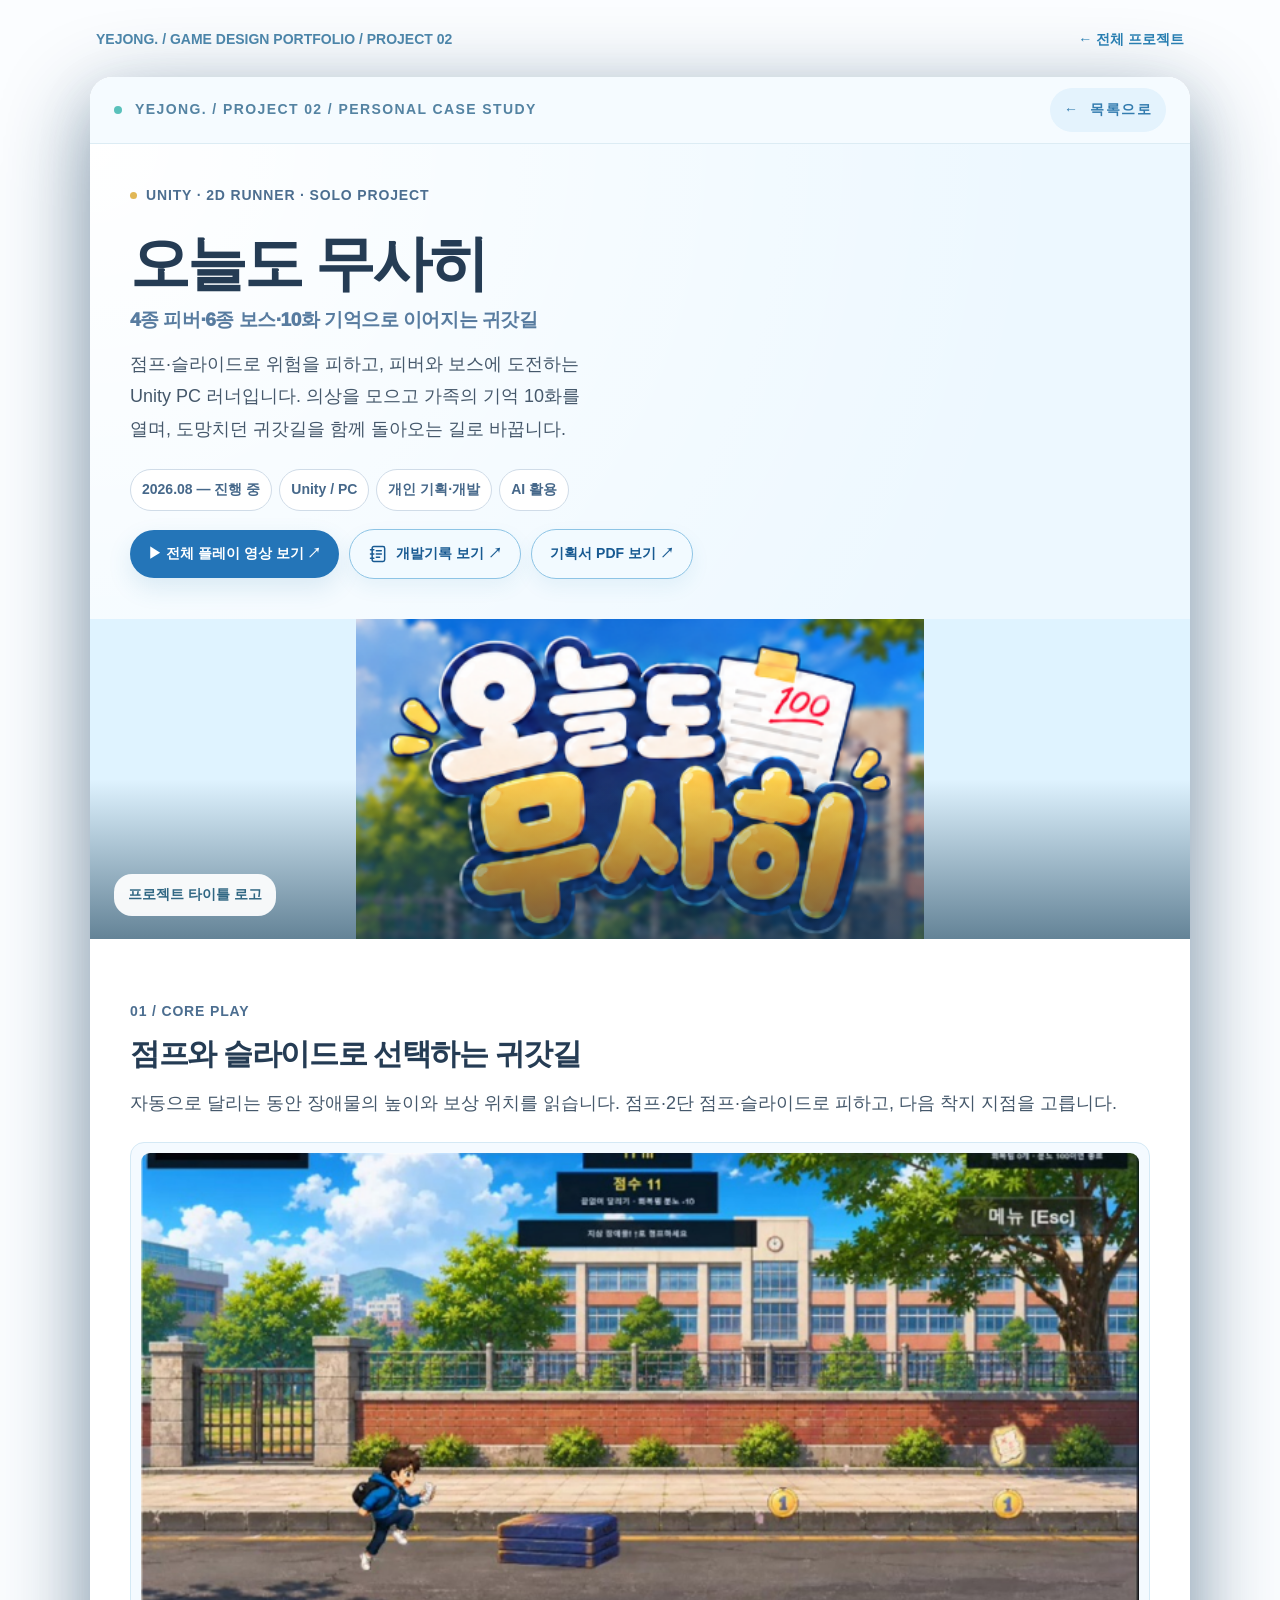
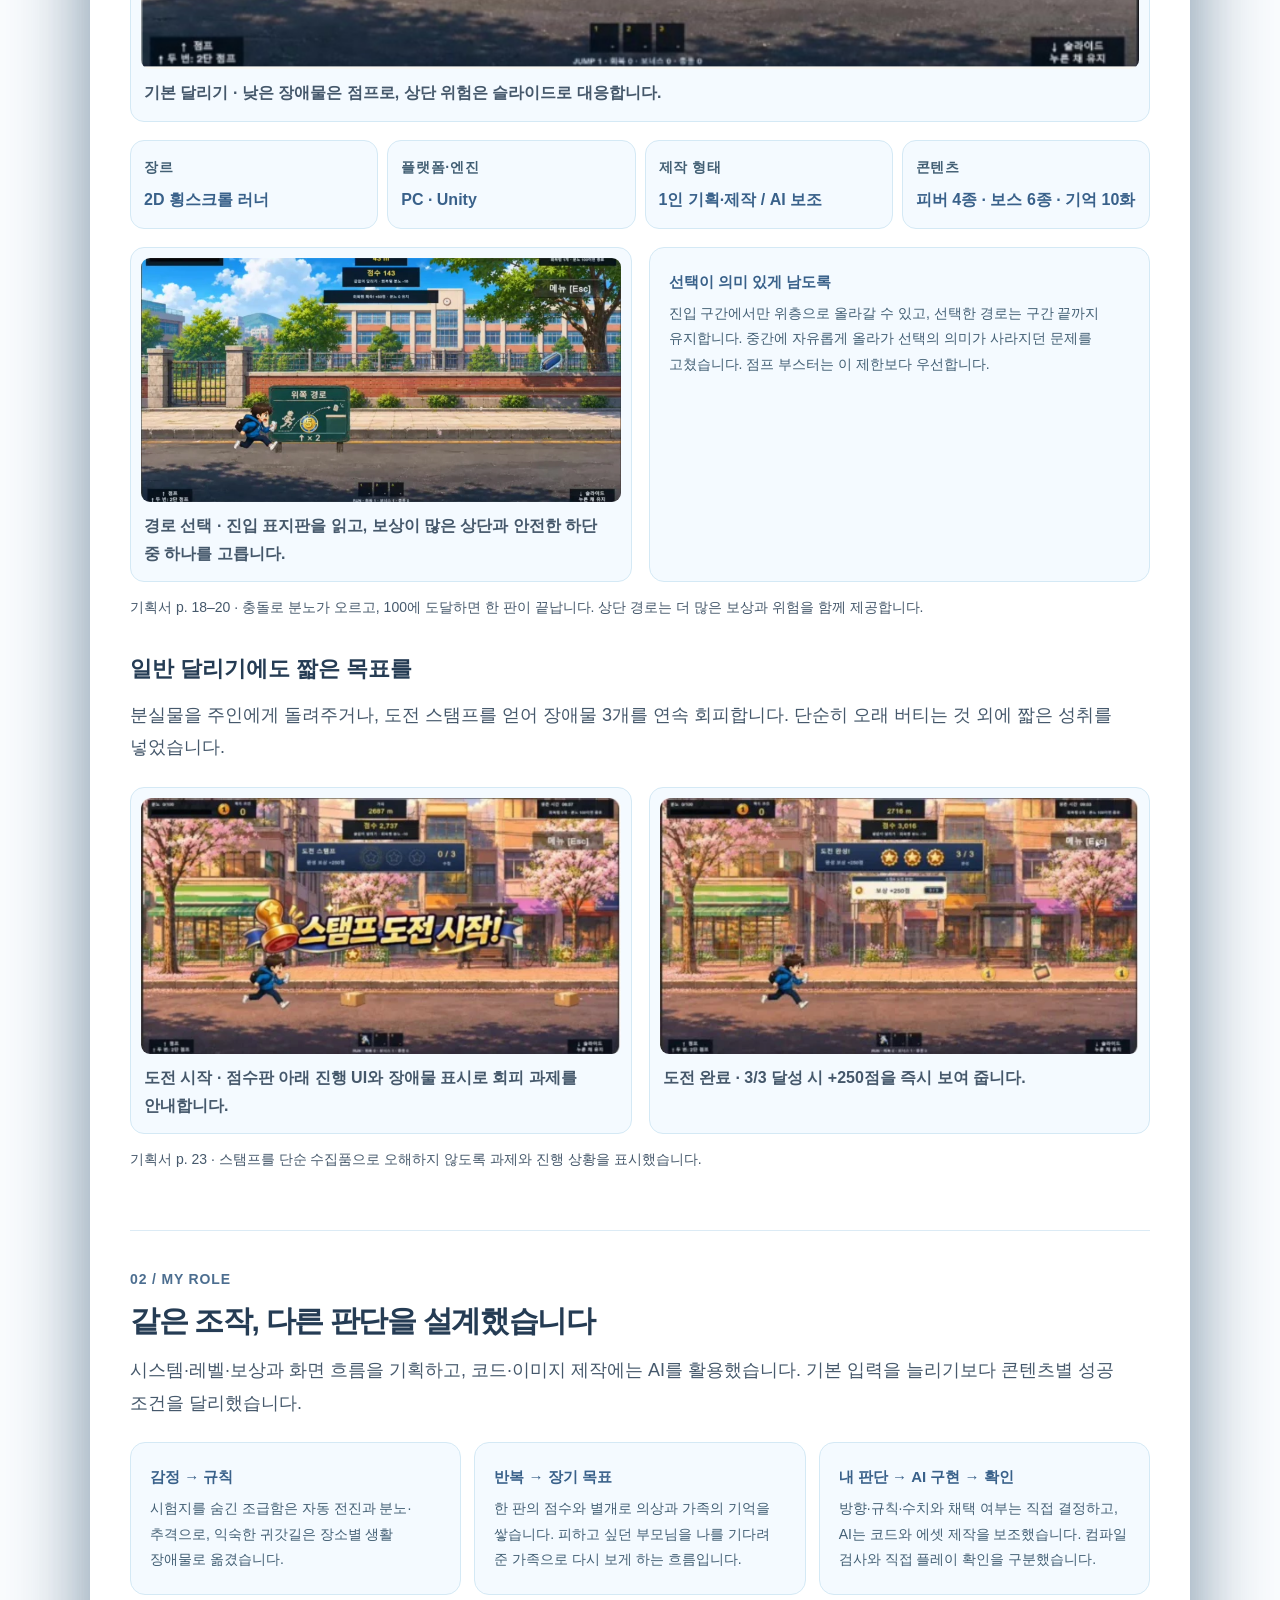
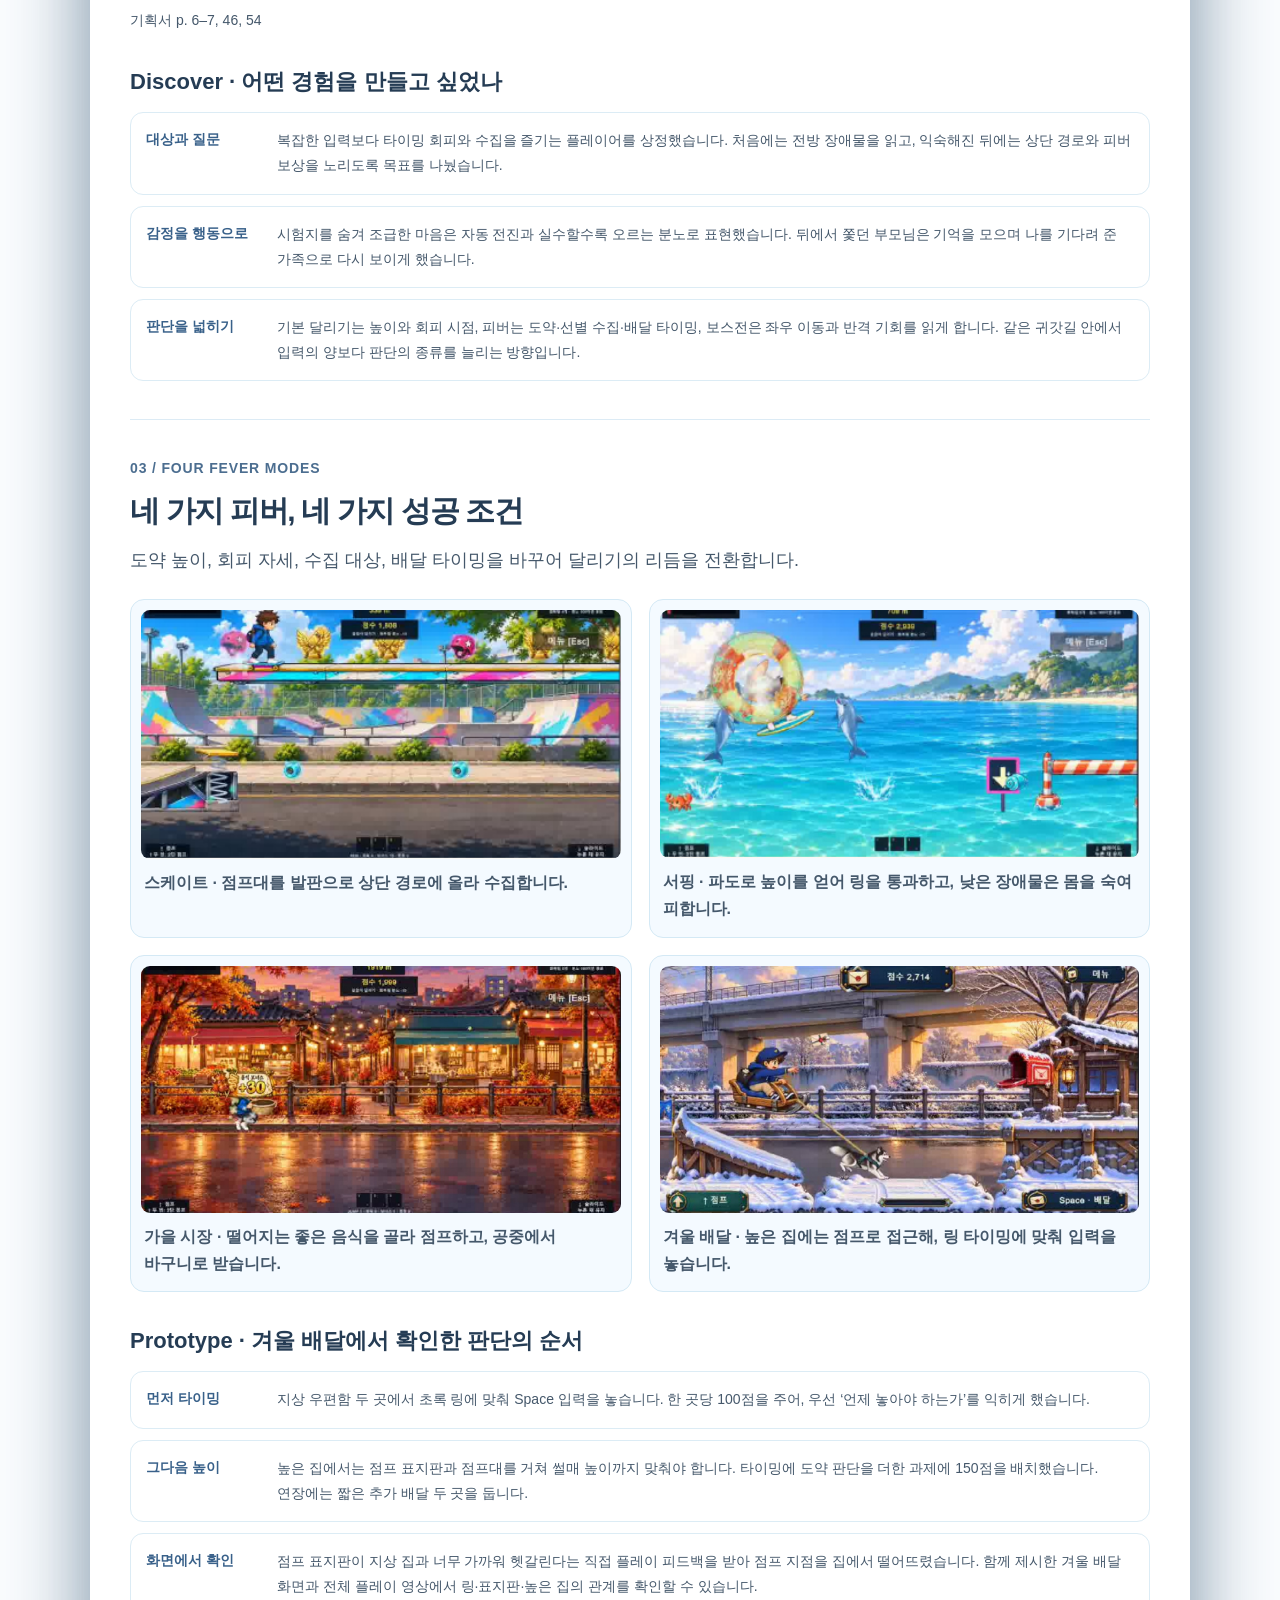
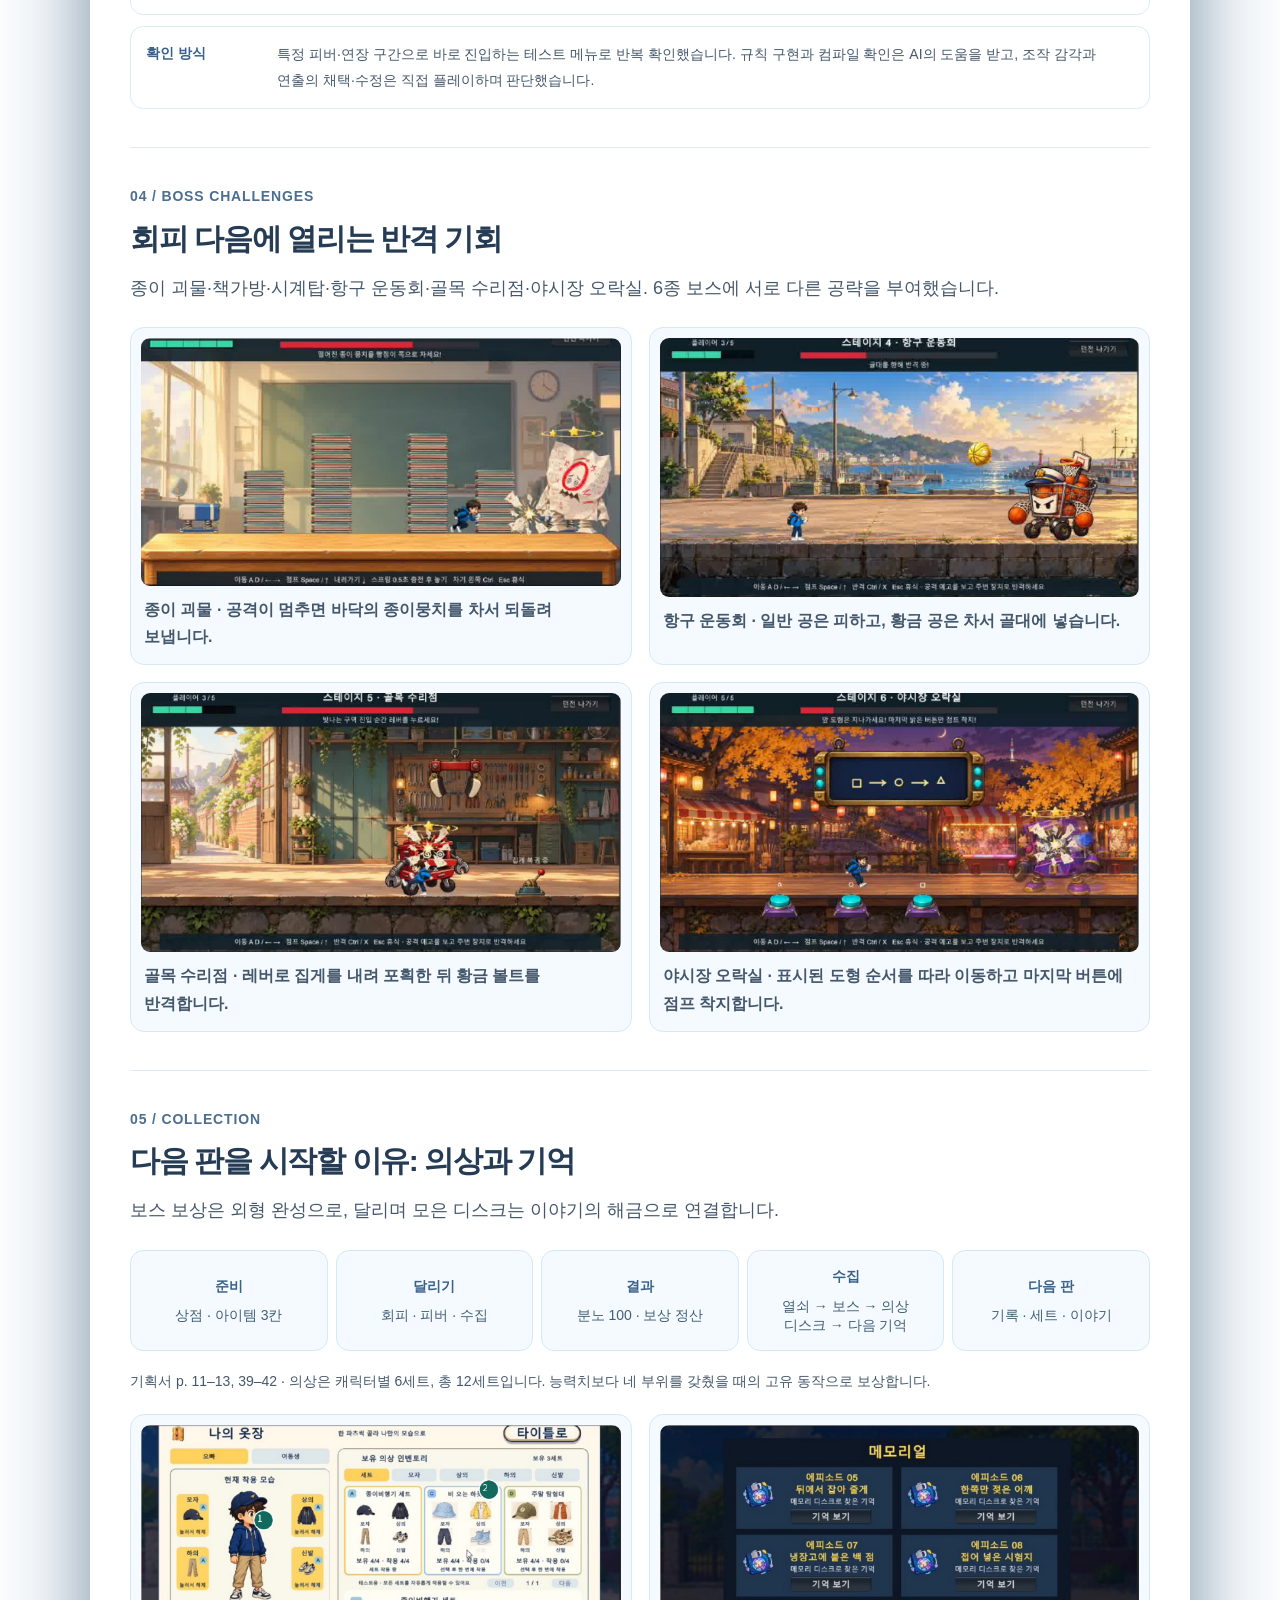
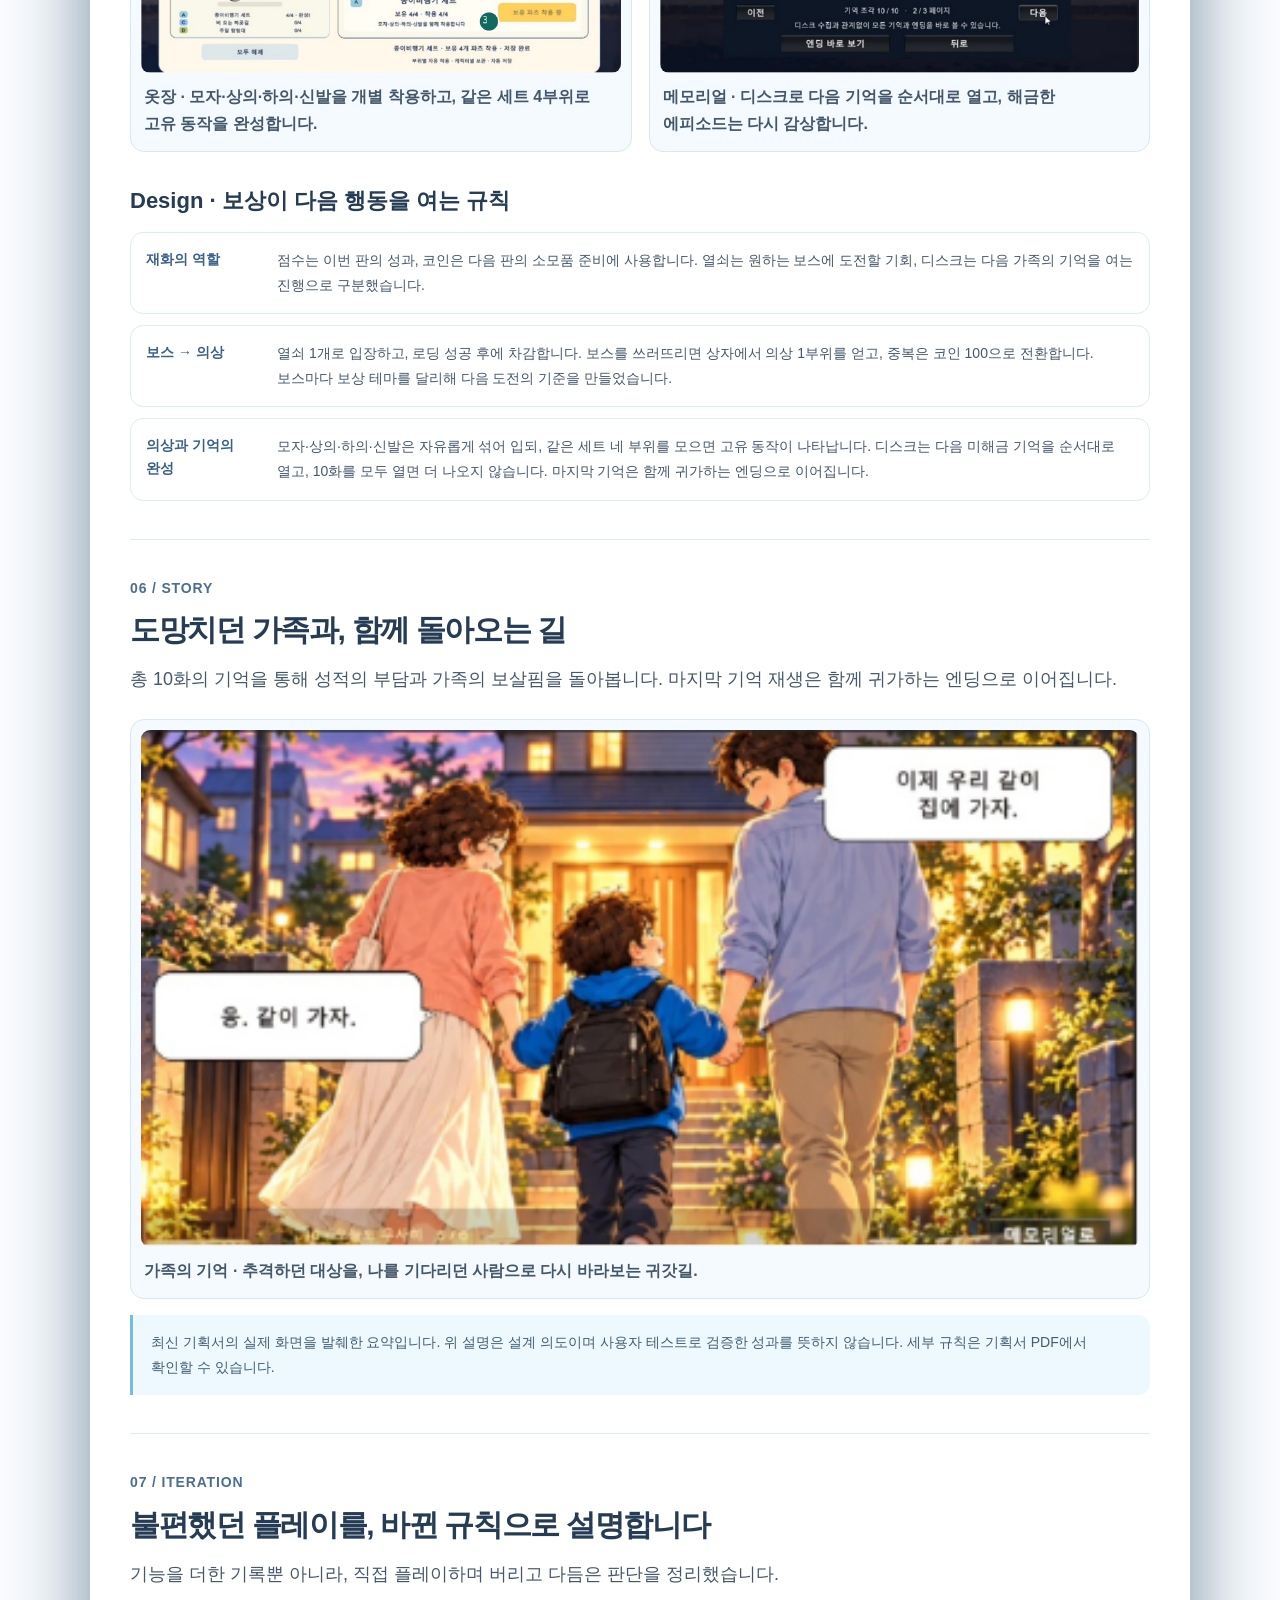
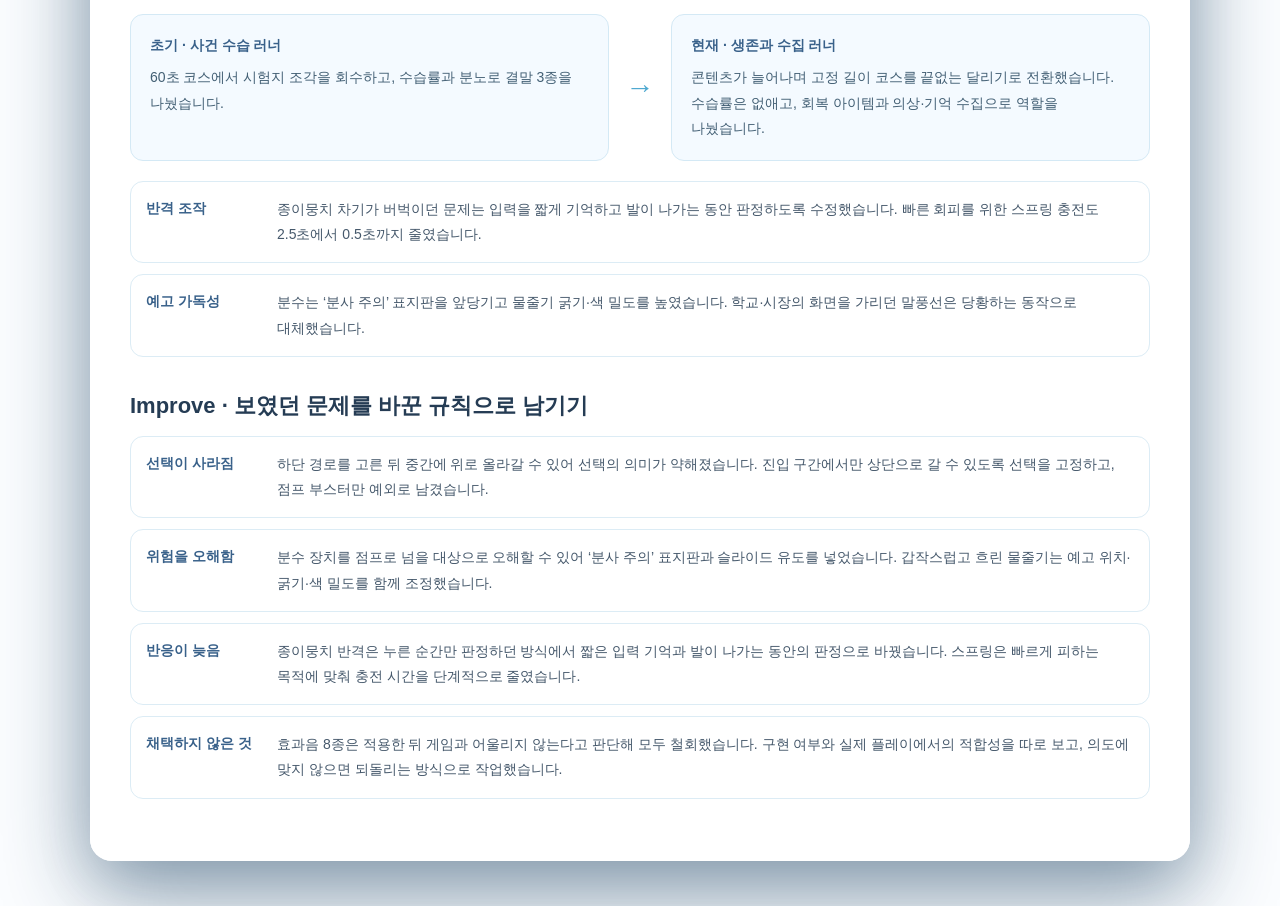
==== commit 069b4ef8: "Refresh stylesheet cache for clear blue palette" ====
--- a/today-safely.html
+++ b/today-safely.html
@@ -659,7 +659,7 @@
 .runner-video-screen iframe{display:block;width:100%;height:100%;border:0}
 @media(max-width:840px){.runner-video-showcase{margin:15px 23px 0;padding:18px}}
 @media(max-width:560px){.runner-video-showcase{margin:13px 16px 0;padding:13px}.runner-video-heading h3{font-size:20px}}
-</style><link rel="stylesheet" href="assets/readability.css?v=20261111-detail"/><link rel="stylesheet" href="assets/alwayseo-theme.css?v=20261111-blue"/>
+</style><link rel="stylesheet" href="assets/readability.css?v=20261111-detail"/><link rel="stylesheet" href="assets/alwayseo-theme.css?v=20261111-clear"/>
 </head><body>
 <div class="runner-standalone-banner"><span>YEJONG. / GAME DESIGN PORTFOLIO / PROJECT 02</span><a href="index.html#projects">← 전체 프로젝트</a></div>
 <main class="runner-dialog runner-standalone"><div class="exit4-modal-shell">
--- a/assets/alwayseo-theme.css
+++ b/assets/alwayseo-theme.css
@@ -23,3 +23,29 @@
 .focus-section,.focus-section:before{background:#e4edf4}.process-section{background:linear-gradient(145deg,#dce7f0,#eef3f7)}
 .contact-section{background:linear-gradient(125deg,#d7e4ef,#c6d8e7 55%,#b8cddd)}
 .sky-wash{background:radial-gradient(ellipse at 88% 17%,#edf4f966,transparent 65%)}
+
+/* Clear sky refinement: luminous ice blue, white space, crisp blue accents. */
+:root{--accent:#2475b8;--accent-deep:#185a92;--sky:#eaf7ff;--sky-mid:#d2efff;--powder:#f4fbff;--line:#c5e1f1}
+.hero{background:linear-gradient(120deg,#f6fcff 0%,#e1f4ff 52%,#bde8ff 100%)}
+body,.about-section,.projects-section,.site-footer,.hero-bottom-cloud{background:#fbfdff}
+.site-header,.site-header.is-scrolled{background:#ffffffF5;border-color:#d1e7f4}
+.sky-wash{background:radial-gradient(ellipse at 88% 17%,#ffffffb3,transparent 65%)}
+.focus-section,.focus-section:before{background:#ecf8ff}.process-section{background:linear-gradient(145deg,#e5f5ff,#f9fcff)}
+.contact-section{background:linear-gradient(125deg,#eaf8ff,#d4f0ff 60%,#bce6fa)}
+.hero h1 em,.section-heading span,.contact-inner h2 em{color:#2475b8}
+.primary-button,.runner-video-hero-link,.runner-links a,.process-step.is-selected .step-icon,.process-progress span{background:#2475b8;color:#fff}
+.primary-button:hover,.runner-video-hero-link:hover,.runner-links a:hover{background:#185a92}
+.desktop-nav a.is-active,.mobile-menu a.is-active,.nav-contact.is-active,.project-filters button[aria-pressed=true],.project-inline-tags span.is-filter-match{background:#2475b8;border-color:#2475b8;color:white}
+.desktop-nav a:hover,.mobile-menu a:hover,.project-filters button:hover{background:#e6f5ff}
+.desktop-nav a.is-active:hover,.mobile-menu a.is-active:hover,.project-filters button[aria-pressed=true]:hover{background:#185a92}
+.case-preview-btn,.runner-card-video-link,.runner-pdf-hero-link,.exit4-youtube,.exit4-pdf{background:#f2faff;border-color:#8dc4e5;color:#185a92}
+.case-preview-btn:hover,.runner-card-video-link:hover{background:#185a92;color:white}
+.tag-chip,.mini-pill,.about-tag-row span,.project-inline-tags span{background:#eaf7ff;border-color:#c4e4f5;color:#316b94}
+.project-inline-tags span.is-filter-match{background:#2475b8;color:white}
+.process-step.is-selected{background:#e5f5ff;border-left-color:#2475b8}.process-insight{background:#f1faff;border-color:#c4e4f5}.process-progress{background:#d4ecf9}
+.focus-blue{background:#dff3ff;color:#2475b8}.focus-lilac{background:#e6f7ff;color:#327ea8}.focus-peach{background:#e8f9fa;color:#28798b}
+.sky-ribbon,.quote-block{background:#f3faff;border-color:#d2eaf6}.quote-icon,.soft-star,.ribbon-words b{color:#69b8e2}
+.contact-method{background:#ffffffeb}.contact-method:hover{background:#e8f7ff}.contact-method-icon{background:#e0f3ff;color:#2475b8}
+.alwayseo-profile-art{border-color:#e2f0f8;box-shadow:0 22px 55px #3279a51f}
+.runner-dialog .runner-hero{background:#edf8ff}.runner-panel,.runner-fact,.runner-gallery figure,.runner-flow div,.runner-compare>div:not(.runner-arrow){background:#f4faff;border-color:#d4e9f5}.runner-note{background:#edf8ff;border-left-color:#79badf}
+a:focus-visible,button:focus-visible{outline-color:#2475b8}
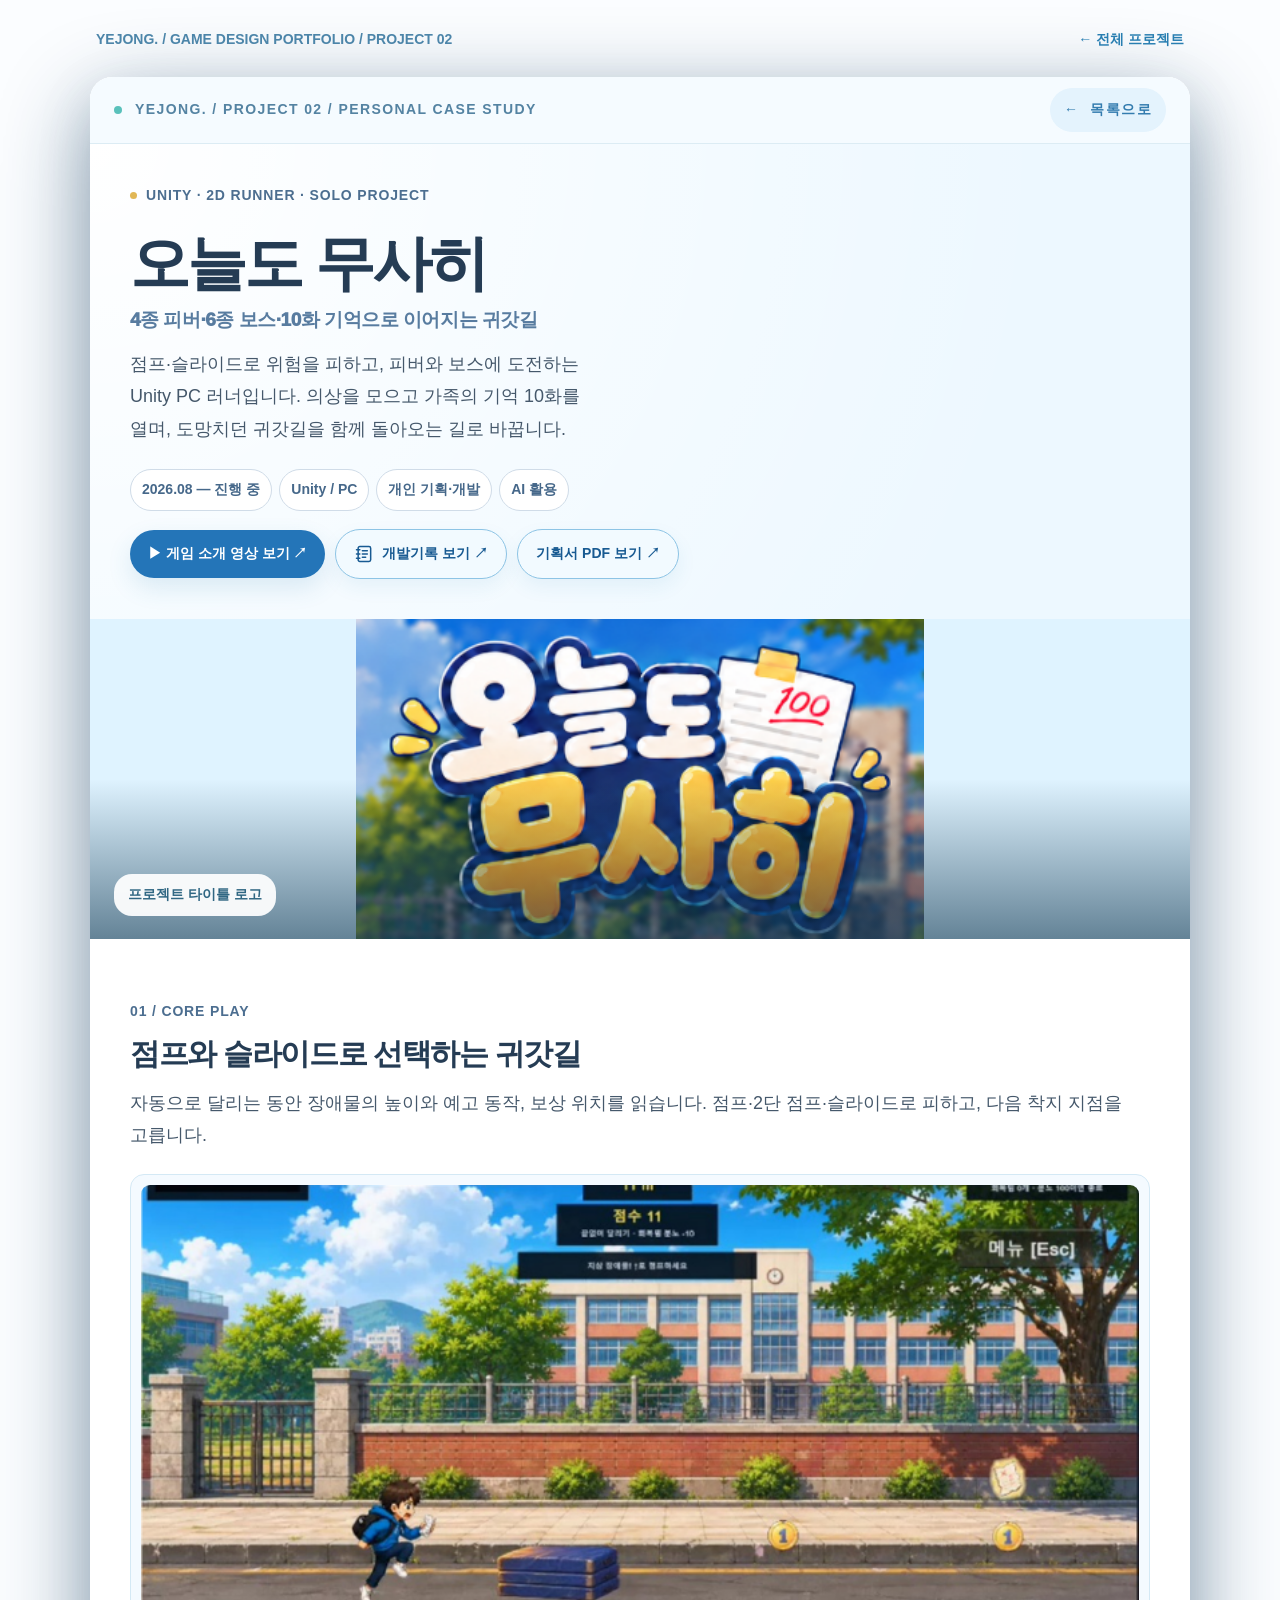
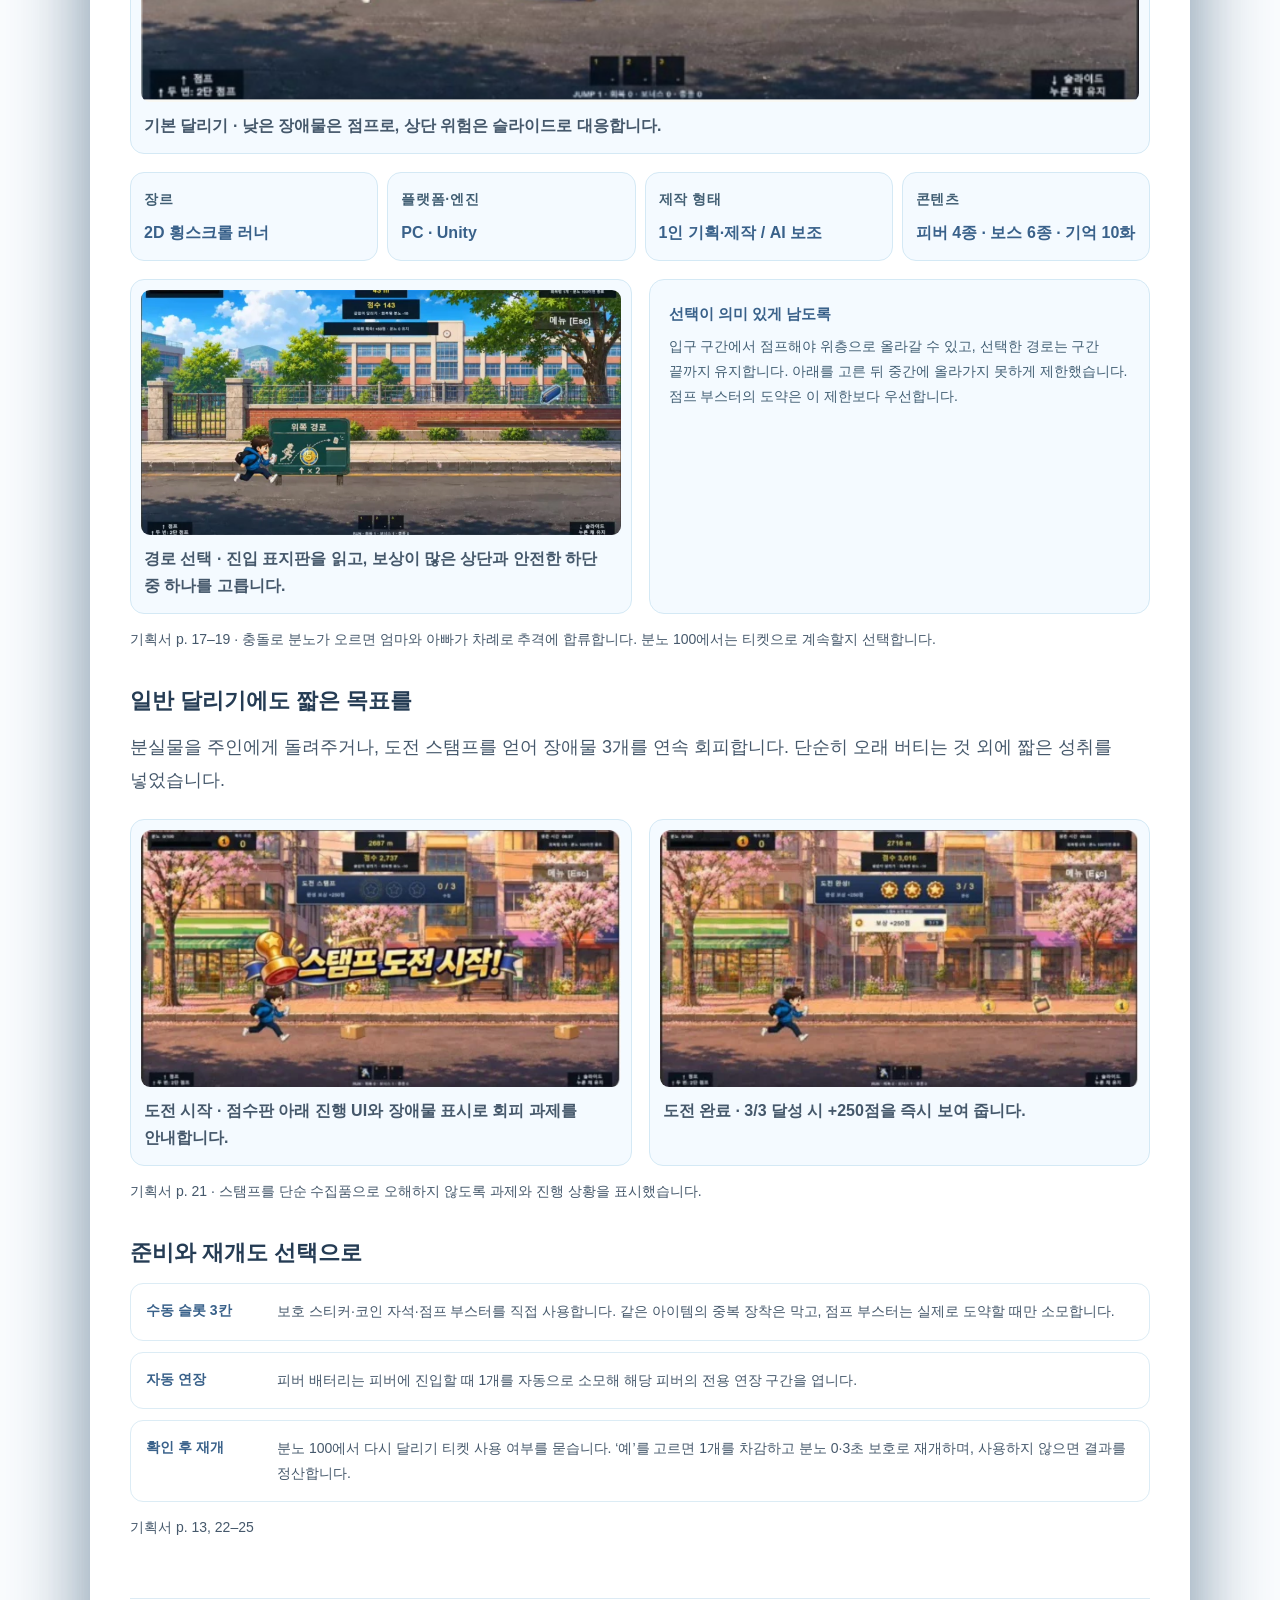
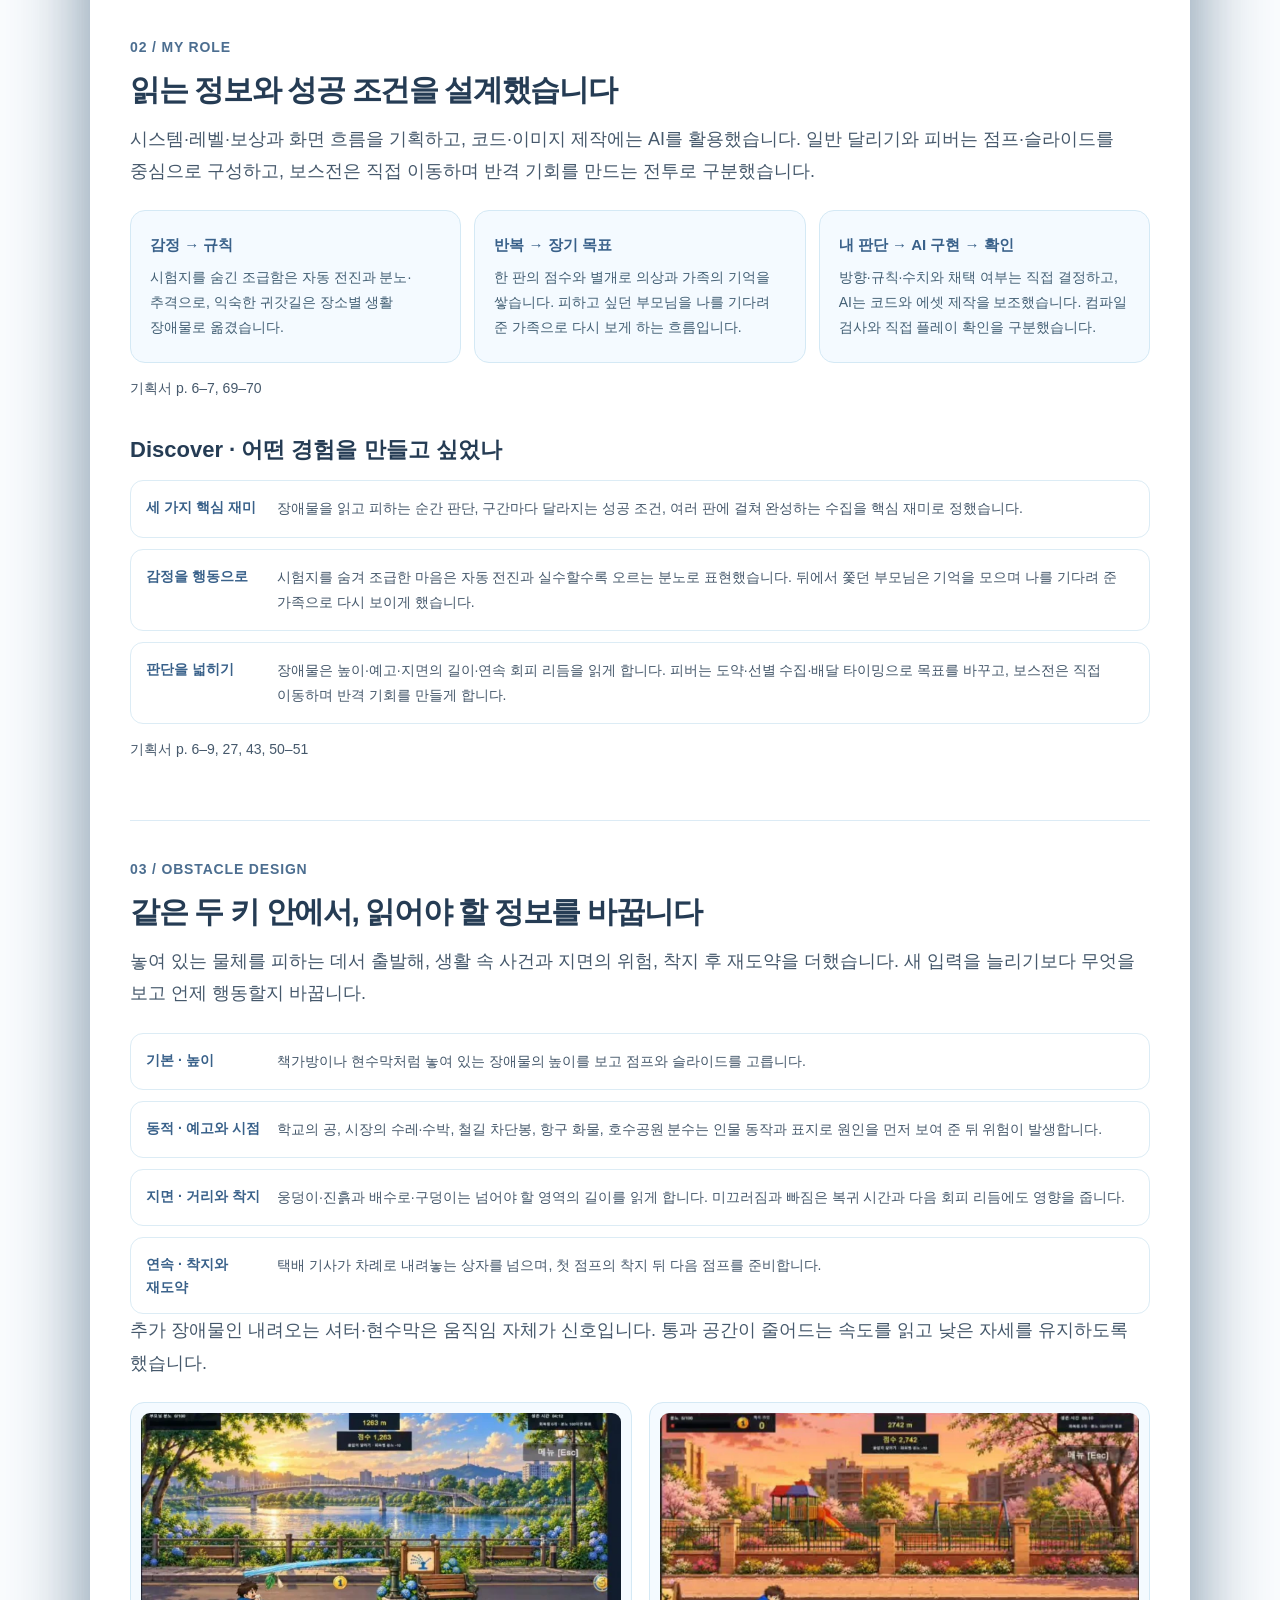
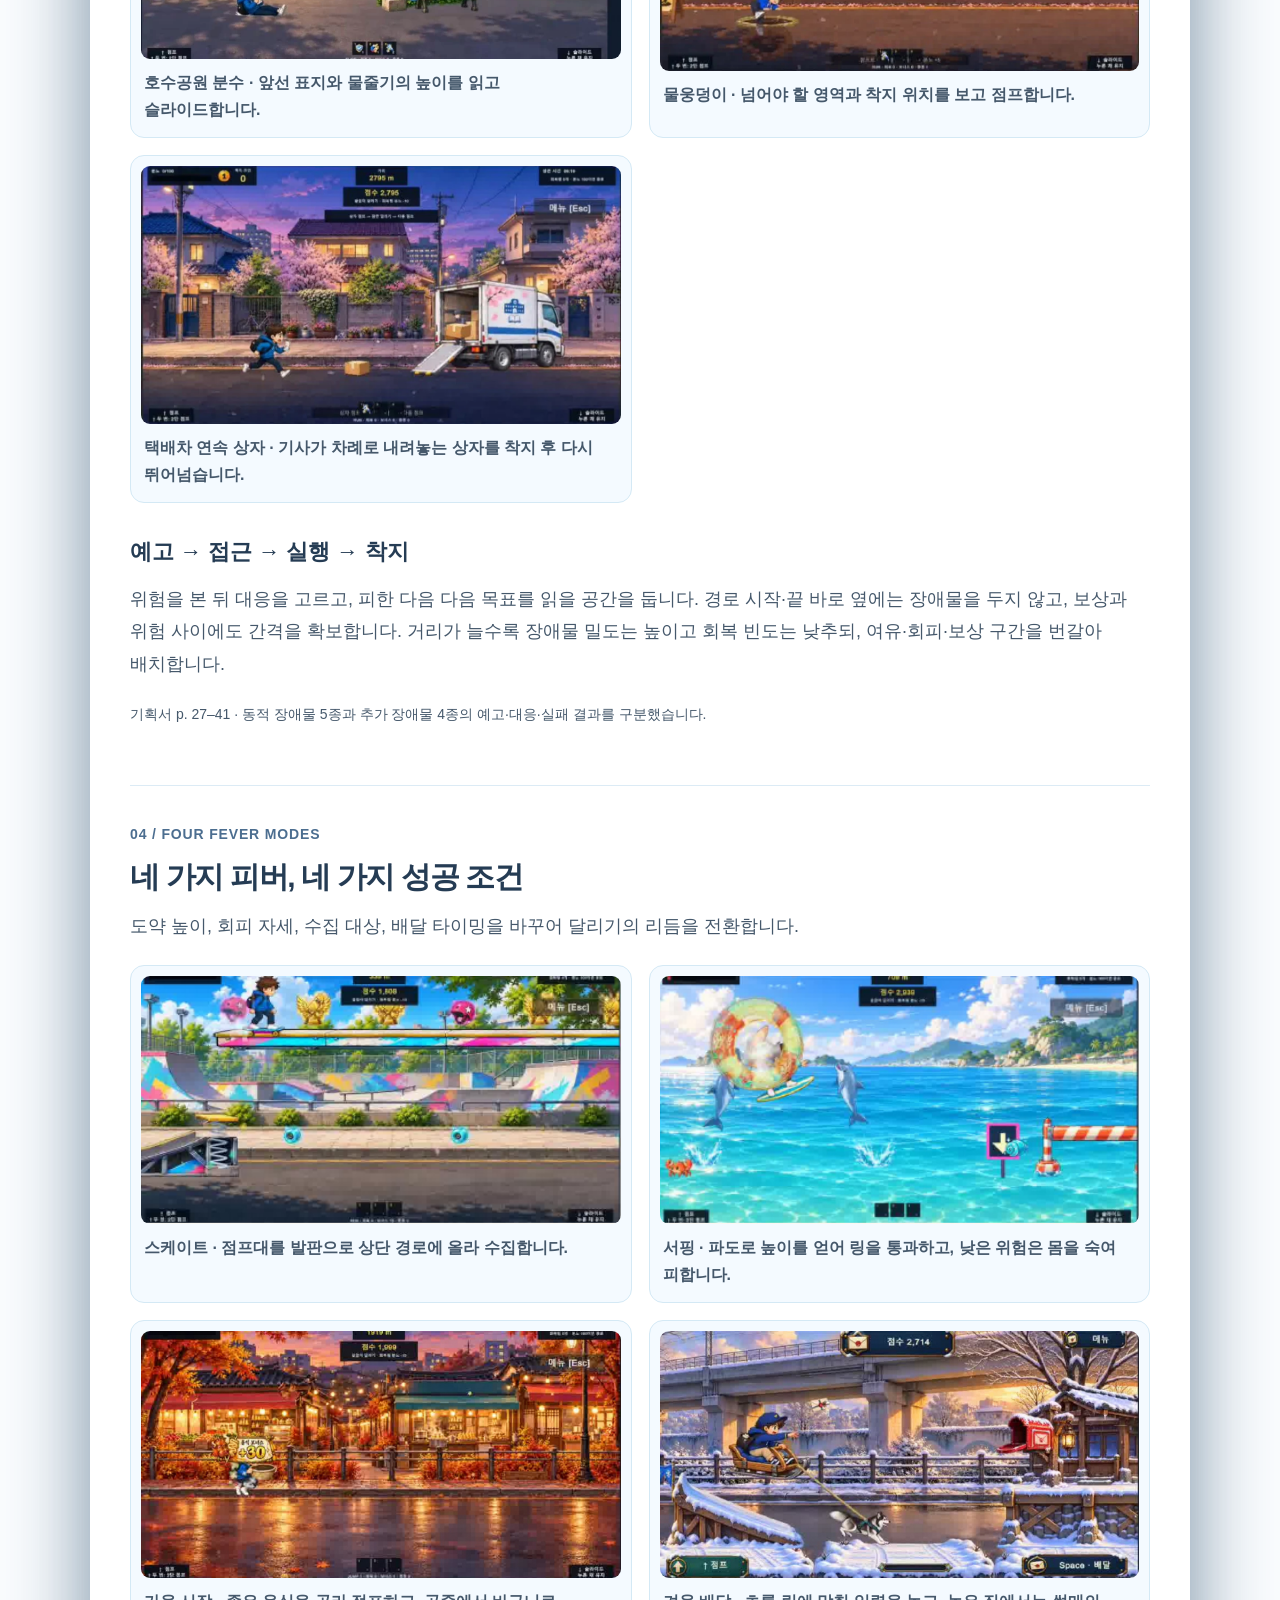
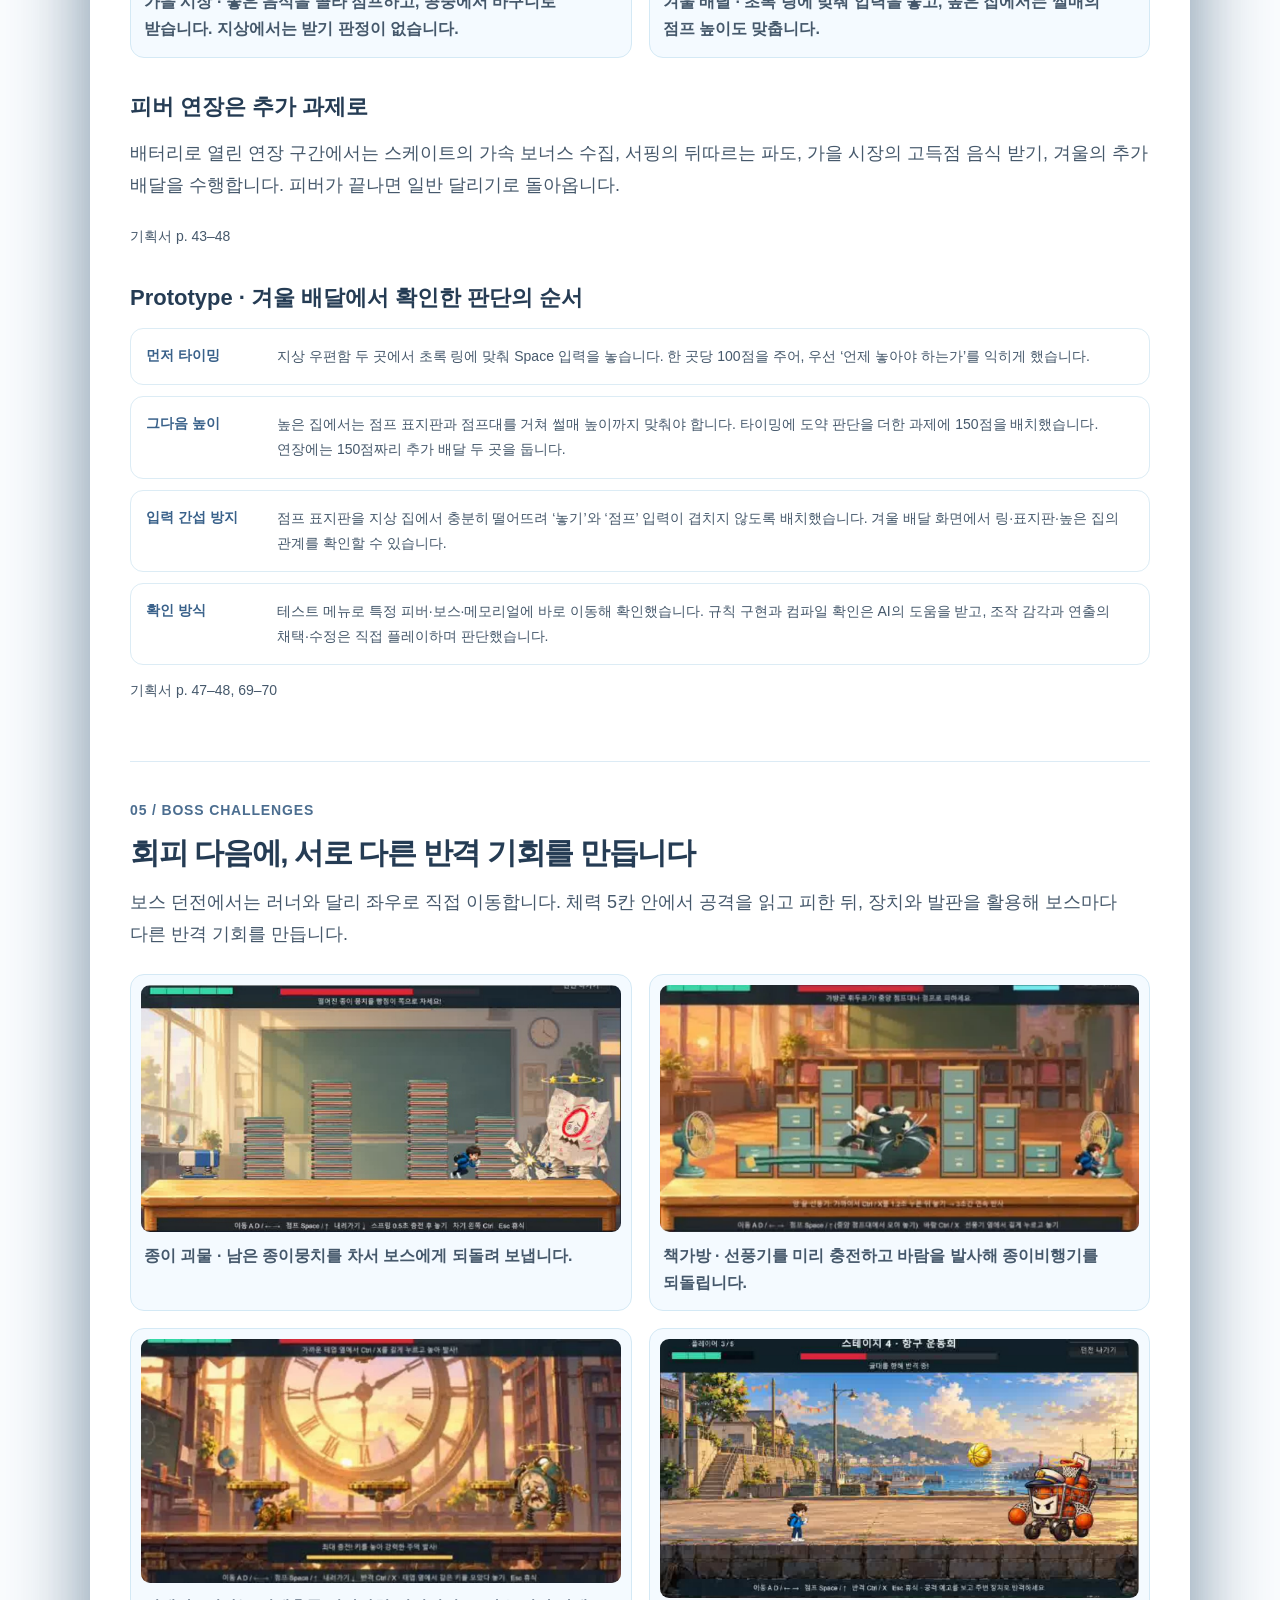
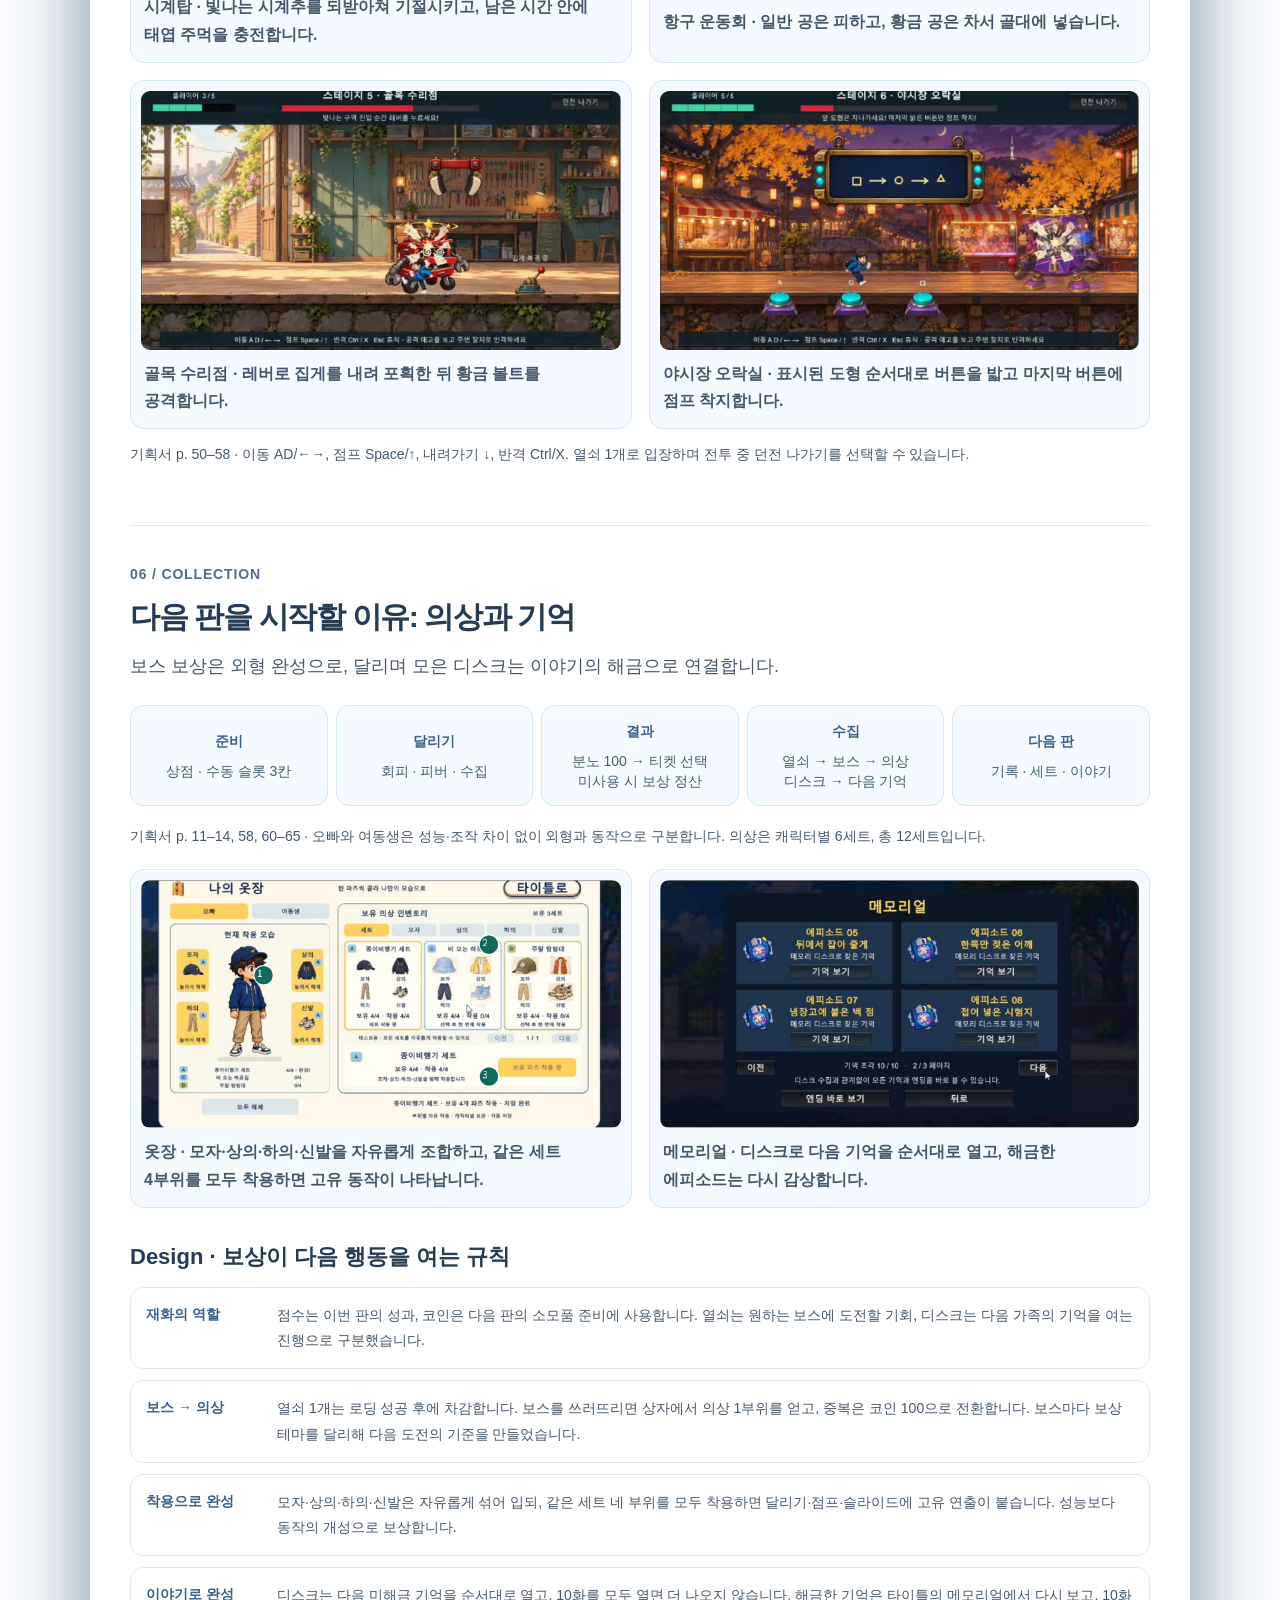
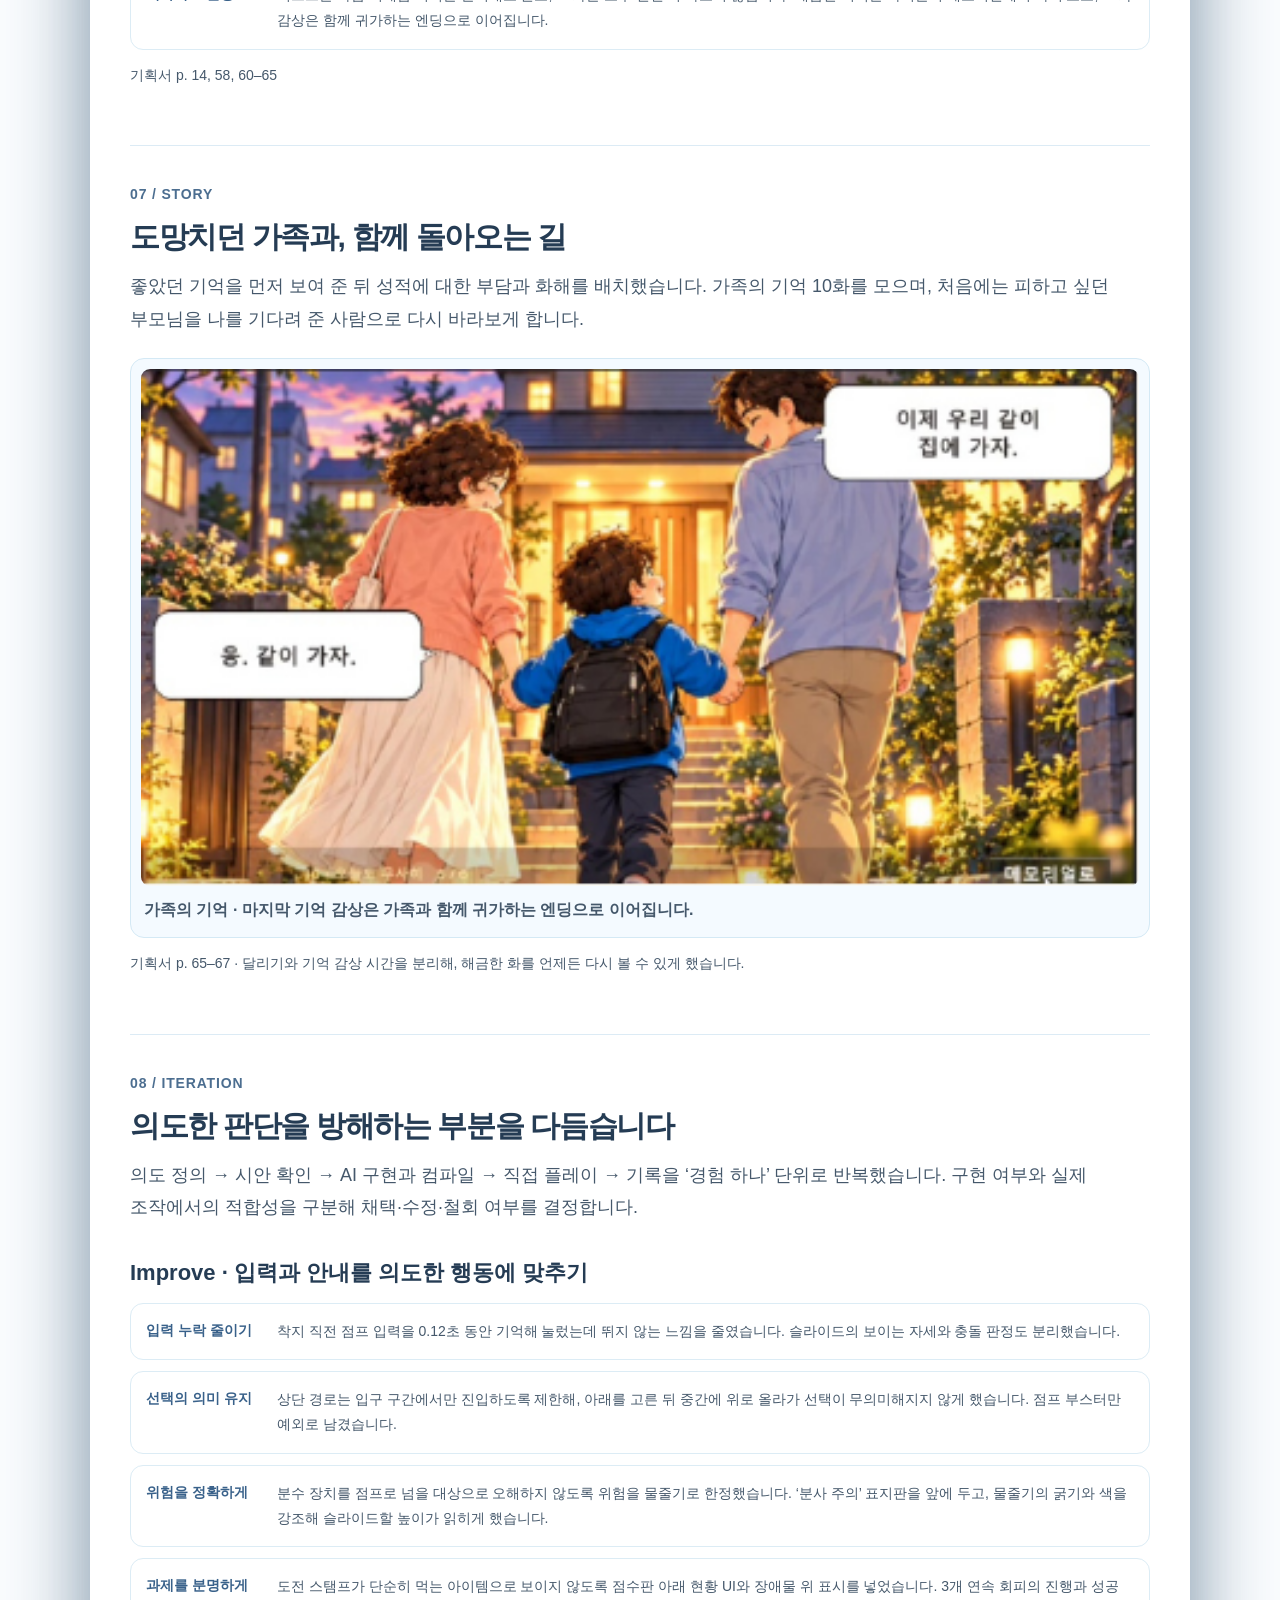
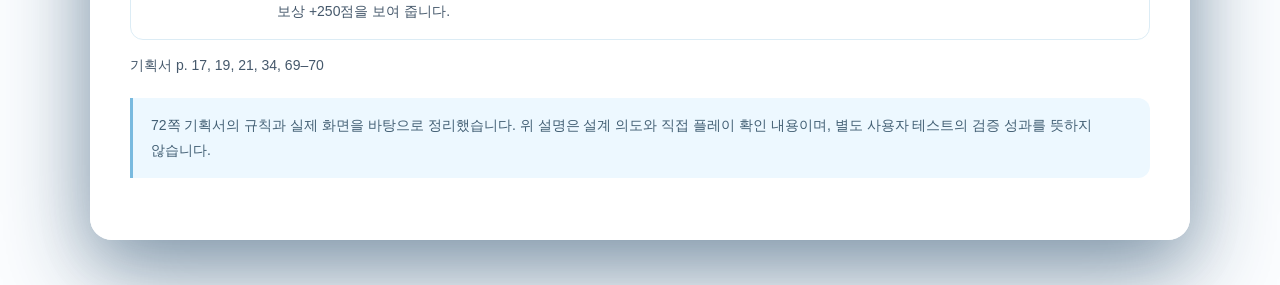
==== commit 727c0531: "Apply the 72-page Today Safely proposal and remove one-time upload files" ====
--- a/today-safely.html
+++ b/today-safely.html
@@ -669,12 +669,13 @@
 <div class="runner-kicker"><i></i> UNITY · 2D RUNNER · SOLO PROJECT</div>
 <h2 id="runner-dialog-title">오늘도 무사히<span>4종 피버·6종 보스·10화 기억으로 이어지는 귀갓길</span></h2>
 <p>점프·슬라이드로 위험을 피하고, 피버와 보스에 도전하는 Unity PC 러너입니다. 의상을 모으고 가족의 기억 10화를 열며, 도망치던 귀갓길을 함께 돌아오는 길로 바꿉니다.</p>
-<div class="runner-meta"><span>2026.08 — 진행 중</span><span>Unity / PC</span><span>개인 기획·개발</span><span>AI 활용</span></div><div class="runner-hero-actions"><a class="runner-video-hero-link" href="https://youtu.be/4WmyT-zsGJE" target="_blank" rel="noopener noreferrer">▶ 전체 플레이 영상 보기 ↗</a><a class="runner-pdf-hero-link runner-devlog-hero-link" href="https://today-safe-devlog.yejong99.chatgpt.site/" target="_blank" rel="noopener noreferrer" aria-label="오늘도 무사히 개발기록 보기 (새 탭)"><svg class="runner-note-icon" aria-hidden="true" viewBox="0 0 24 24" fill="none" stroke="currentColor" stroke-width="1.8" stroke-linecap="round" stroke-linejoin="round"><rect x="5" y="3" width="15" height="18" rx="2"/><path d="M3 7h4M3 12h4M3 17h4M10 8h6M10 12h6M10 16h4"/></svg> 개발기록 보기 ↗</a><a class="runner-pdf-hero-link" href="오늘도무사히_기획포트폴리오(서예종).pdf?v=20261110-55p" target="_blank" rel="noopener noreferrer">기획서 PDF 보기 ↗</a></div>
+<div class="runner-meta"><span>2026.08 — 진행 중</span><span>Unity / PC</span><span>개인 기획·개발</span><span>AI 활용</span></div><div class="runner-hero-actions"><a class="runner-video-hero-link" href="https://youtu.be/PQvyP8vdekg" target="_blank" rel="noopener noreferrer">▶ 게임 소개 영상 보기 ↗</a><a class="runner-pdf-hero-link runner-devlog-hero-link" href="https://today-safe-devlog.yejong99.chatgpt.site/" target="_blank" rel="noopener noreferrer" aria-label="오늘도 무사히 개발기록 보기 (새 탭)"><svg class="runner-note-icon" aria-hidden="true" viewBox="0 0 24 24" fill="none" stroke="currentColor" stroke-width="1.8" stroke-linecap="round" stroke-linejoin="round"><rect x="5" y="3" width="15" height="18" rx="2"/><path d="M3 7h4M3 12h4M3 17h4M10 8h6M10 12h6M10 16h4"/></svg> 개발기록 보기 ↗</a><a class="runner-pdf-hero-link" href="오늘도무사히_기획포트폴리오(서예종).pdf?v=20261111-72p" target="_blank" rel="noopener noreferrer">기획서 PDF 보기 ↗</a></div>
 </div>
 <div class="runner-hero-image"><img alt="오늘도 무사히 프로젝트 타이틀 로고" src="[data-uri]" /><span class="runner-image-label">프로젝트 타이틀 로고</span></div>
 </div>
 <div class="runner-body">
-<section class="runner-section" id="runner-overview"><div class="runner-eyebrow">01 / CORE PLAY</div><h3>점프와 슬라이드로 선택하는 귀갓길</h3><p class="runner-lead">자동으로 달리는 동안 장애물의 높이와 보상 위치를 읽습니다. 점프·2단 점프·슬라이드로 피하고, 다음 착지 지점을 고릅니다.</p><div class="runner-gallery runner-gallery-wide"><figure><img src="assets/today-safely/run.webp" alt="기본 달리기 · 낮은 장애물은 점프로, 상단 위험은 슬라이드로 대응합니다." loading="lazy" width="746" height="386"/><figcaption>기본 달리기 · 낮은 장애물은 점프로, 상단 위험은 슬라이드로 대응합니다.</figcaption></figure></div><dl class="runner-facts"><div class="runner-fact"><dt>장르</dt><dd>2D 횡스크롤 러너</dd></div><div class="runner-fact"><dt>플랫폼·엔진</dt><dd>PC · Unity</dd></div><div class="runner-fact"><dt>제작 형태</dt><dd>1인 기획·제작 / AI 보조</dd></div><div class="runner-fact"><dt>콘텐츠</dt><dd>피버 4종 · 보스 6종 · 기억 10화</dd></div></dl><div class="runner-gallery"><figure><img src="assets/today-safely/route-choice.webp" alt="경로 선택 · 진입 표지판을 읽고, 보상이 많은 상단과 안전한 하단 중 하나를 고릅니다." width="820" height="418" loading="lazy"/><figcaption>경로 선택 · 진입 표지판을 읽고, 보상이 많은 상단과 안전한 하단 중 하나를 고릅니다.</figcaption></figure><div class="runner-panel"><strong>선택이 의미 있게 남도록</strong><p>진입 구간에서만 위층으로 올라갈 수 있고, 선택한 경로는 구간 끝까지 유지합니다. 중간에 자유롭게 올라가 선택의 의미가 사라지던 문제를 고쳤습니다. 점프 부스터는 이 제한보다 우선합니다.</p></div></div><p class="runner-source-note">기획서 p. 18–20 · 충돌로 분노가 오르고, 100에 도달하면 한 판이 끝납니다. 상단 경로는 더 많은 보상과 위험을 함께 제공합니다.</p><h4 class="runner-subheading">일반 달리기에도 짧은 목표를</h4><p class="runner-lead">분실물을 주인에게 돌려주거나, 도전 스탬프를 얻어 장애물 3개를 연속 회피합니다. 단순히 오래 버티는 것 외에 짧은 성취를 넣었습니다.</p><div class="runner-gallery"><figure><img src="assets/today-safely/stamp-start.webp" alt="도전 시작 · 점수판 아래 진행 UI와 장애물 표시로 회피 과제를 안내합니다." width="538" height="288" loading="lazy"/><figcaption>도전 시작 · 점수판 아래 진행 UI와 장애물 표시로 회피 과제를 안내합니다.</figcaption></figure><figure><img src="assets/today-safely/stamp-complete.webp" alt="도전 완료 · 3/3 달성 시 +250점을 즉시 보여 줍니다." width="538" height="288" loading="lazy"/><figcaption>도전 완료 · 3/3 달성 시 +250점을 즉시 보여 줍니다.</figcaption></figure></div><p class="runner-source-note">기획서 p. 23 · 스탬프를 단순 수집품으로 오해하지 않도록 과제와 진행 상황을 표시했습니다.</p></section><section class="runner-section" id="runner-role"><div class="runner-eyebrow">02 / MY ROLE</div><h3>같은 조작, 다른 판단을 설계했습니다</h3><p class="runner-lead">시스템·레벨·보상과 화면 흐름을 기획하고, 코드·이미지 제작에는 AI를 활용했습니다. 기본 입력을 늘리기보다 콘텐츠별 성공 조건을 달리했습니다.</p><div class="runner-grid"><div class="runner-panel"><strong>감정 → 규칙</strong><p>시험지를 숨긴 조급함은 자동 전진과 분노·추격으로, 익숙한 귀갓길은 장소별 생활 장애물로 옮겼습니다.</p></div><div class="runner-panel"><strong>반복 → 장기 목표</strong><p>한 판의 점수와 별개로 의상과 가족의 기억을 쌓습니다. 피하고 싶던 부모님을 나를 기다려 준 가족으로 다시 보게 하는 흐름입니다.</p></div><div class="runner-panel"><strong>내 판단 → AI 구현 → 확인</strong><p>방향·규칙·수치와 채택 여부는 직접 결정하고, AI는 코드와 에셋 제작을 보조했습니다. 컴파일 검사와 직접 플레이 확인을 구분했습니다.</p></div></div><p class="runner-source-note">기획서 p. 6–7, 46, 54</p><div id="runner-discover" class="runner-process-detail"><h4 class="runner-subheading">Discover · 어떤 경험을 만들고 싶었나</h4><div class="runner-feature-rows"><div class="runner-feature-row"><b>대상과 질문</b><p>복잡한 입력보다 타이밍 회피와 수집을 즐기는 플레이어를 상정했습니다. 처음에는 전방 장애물을 읽고, 익숙해진 뒤에는 상단 경로와 피버 보상을 노리도록 목표를 나눴습니다.</p></div><div class="runner-feature-row"><b>감정을 행동으로</b><p>시험지를 숨겨 조급한 마음은 자동 전진과 실수할수록 오르는 분노로 표현했습니다. 뒤에서 쫓던 부모님은 기억을 모으며 나를 기다려 준 가족으로 다시 보이게 했습니다.</p></div><div class="runner-feature-row"><b>판단을 넓히기</b><p>기본 달리기는 높이와 회피 시점, 피버는 도약·선별 수집·배달 타이밍, 보스전은 좌우 이동과 반격 기회를 읽게 합니다. 같은 귀갓길 안에서 입력의 양보다 판단의 종류를 늘리는 방향입니다.</p></div></div></div></section><section class="runner-section" id="runner-systems"><div class="runner-eyebrow">03 / FOUR FEVER MODES</div><h3>네 가지 피버, 네 가지 성공 조건</h3><p class="runner-lead">도약 높이, 회피 자세, 수집 대상, 배달 타이밍을 바꾸어 달리기의 리듬을 전환합니다.</p><div class="runner-gallery"><figure><img src="assets/today-safely/skate.webp" alt="스케이트 · 점프대를 발판으로 상단 경로에 올라 수집합니다." loading="lazy" width="417" height="216"/><figcaption>스케이트 · 점프대를 발판으로 상단 경로에 올라 수집합니다.</figcaption></figure><figure><img src="assets/today-safely/surf.webp" alt="서핑 · 파도로 높이를 얻어 링을 통과하고, 낮은 장애물은 몸을 숙여 피합니다." loading="lazy" width="416" height="215"/><figcaption>서핑 · 파도로 높이를 얻어 링을 통과하고, 낮은 장애물은 몸을 숙여 피합니다.</figcaption></figure><figure><img src="assets/today-safely/market.webp" alt="가을 시장 · 떨어지는 좋은 음식을 골라 점프하고, 공중에서 바구니로 받습니다." loading="lazy" width="627" height="323"/><figcaption>가을 시장 · 떨어지는 좋은 음식을 골라 점프하고, 공중에서 바구니로 받습니다.</figcaption></figure><figure><img src="assets/today-safely/delivery.webp" alt="겨울 배달 · 높은 집에는 점프로 접근해, 링 타이밍에 맞춰 입력을 놓습니다." loading="lazy" width="627" height="323"/><figcaption>겨울 배달 · 높은 집에는 점프로 접근해, 링 타이밍에 맞춰 입력을 놓습니다.</figcaption></figure></div><div id="runner-prototype" class="runner-process-detail"><h4 class="runner-subheading">Prototype · 겨울 배달에서 확인한 판단의 순서</h4><div class="runner-feature-rows"><div class="runner-feature-row"><b>먼저 타이밍</b><p>지상 우편함 두 곳에서 초록 링에 맞춰 Space 입력을 놓습니다. 한 곳당 100점을 주어, 우선 ‘언제 놓아야 하는가’를 익히게 했습니다.</p></div><div class="runner-feature-row"><b>그다음 높이</b><p>높은 집에서는 점프 표지판과 점프대를 거쳐 썰매 높이까지 맞춰야 합니다. 타이밍에 도약 판단을 더한 과제에 150점을 배치했습니다. 연장에는 짧은 추가 배달 두 곳을 둡니다.</p></div><div class="runner-feature-row"><b>화면에서 확인</b><p>점프 표지판이 지상 집과 너무 가까워 헷갈린다는 직접 플레이 피드백을 받아 점프 지점을 집에서 떨어뜨렸습니다. 함께 제시한 겨울 배달 화면과 전체 플레이 영상에서 링·표지판·높은 집의 관계를 확인할 수 있습니다.</p></div><div class="runner-feature-row"><b>확인 방식</b><p>특정 피버·연장 구간으로 바로 진입하는 테스트 메뉴로 반복 확인했습니다. 규칙 구현과 컴파일 확인은 AI의 도움을 받고, 조작 감각과 연출의 채택·수정은 직접 플레이하며 판단했습니다.</p></div></div></div></section><section class="runner-section" id="runner-content"><div class="runner-eyebrow">04 / BOSS CHALLENGES</div><h3>회피 다음에 열리는 반격 기회</h3><p class="runner-lead">종이 괴물·책가방·시계탑·항구 운동회·골목 수리점·야시장 오락실. 6종 보스에 서로 다른 공략을 부여했습니다.</p><div class="runner-gallery"><figure><img src="assets/today-safely/paper.webp" alt="종이 괴물 · 공격이 멈추면 바닥의 종이뭉치를 차서 되돌려 보냅니다." loading="lazy" width="627" height="324"/><figcaption>종이 괴물 · 공격이 멈추면 바닥의 종이뭉치를 차서 되돌려 보냅니다.</figcaption></figure><figure><img src="assets/today-safely/harbor.webp" alt="항구 운동회 · 일반 공은 피하고, 황금 공은 차서 골대에 넣습니다." loading="lazy" width="627" height="339"/><figcaption>항구 운동회 · 일반 공은 피하고, 황금 공은 차서 골대에 넣습니다.</figcaption></figure><figure><img src="assets/today-safely/repair.webp" alt="골목 수리점 · 레버로 집게를 내려 포획한 뒤 황금 볼트를 반격합니다." loading="lazy" width="627" height="339"/><figcaption>골목 수리점 · 레버로 집게를 내려 포획한 뒤 황금 볼트를 반격합니다.</figcaption></figure><figure><img src="assets/today-safely/arcade.webp" alt="야시장 오락실 · 표시된 도형 순서를 따라 이동하고 마지막 버튼에 점프 착지합니다." loading="lazy" width="627" height="339"/><figcaption>야시장 오락실 · 표시된 도형 순서를 따라 이동하고 마지막 버튼에 점프 착지합니다.</figcaption></figure></div></section><section class="runner-section" id="runner-process"><div class="runner-eyebrow">05 / COLLECTION</div><h3>다음 판을 시작할 이유: 의상과 기억</h3><p class="runner-lead">보스 보상은 외형 완성으로, 달리며 모은 디스크는 이야기의 해금으로 연결합니다.</p><div class="runner-flow"><div><b>준비</b><small>상점 · 아이템 3칸</small></div><div><b>달리기</b><small>회피 · 피버 · 수집</small></div><div><b>결과</b><small>분노 100 · 보상 정산</small></div><div><b>수집</b><small>열쇠 → 보스 → 의상<br/>디스크 → 다음 기억</small></div><div><b>다음 판</b><small>기록 · 세트 · 이야기</small></div></div><p class="runner-source-note">기획서 p. 11–13, 39–42 · 의상은 캐릭터별 6세트, 총 12세트입니다. 능력치보다 네 부위를 갖췄을 때의 고유 동작으로 보상합니다.</p><div class="runner-gallery"><figure><img src="assets/today-safely/wardrobe.webp" alt="옷장 · 모자·상의·하의·신발을 개별 착용하고, 같은 세트 4부위로 고유 동작을 완성합니다." loading="lazy" width="746" height="386"/><figcaption>옷장 · 모자·상의·하의·신발을 개별 착용하고, 같은 세트 4부위로 고유 동작을 완성합니다.</figcaption></figure><figure><img src="assets/today-safely/memorial.webp" alt="메모리얼 · 디스크로 다음 기억을 순서대로 열고, 해금한 에피소드는 다시 감상합니다." loading="lazy" width="746" height="386"/><figcaption>메모리얼 · 디스크로 다음 기억을 순서대로 열고, 해금한 에피소드는 다시 감상합니다.</figcaption></figure></div><div id="runner-design" class="runner-process-detail"><h4 class="runner-subheading">Design · 보상이 다음 행동을 여는 규칙</h4><div class="runner-feature-rows"><div class="runner-feature-row"><b>재화의 역할</b><p>점수는 이번 판의 성과, 코인은 다음 판의 소모품 준비에 사용합니다. 열쇠는 원하는 보스에 도전할 기회, 디스크는 다음 가족의 기억을 여는 진행으로 구분했습니다.</p></div><div class="runner-feature-row"><b>보스 → 의상</b><p>열쇠 1개로 입장하고, 로딩 성공 후에 차감합니다. 보스를 쓰러뜨리면 상자에서 의상 1부위를 얻고, 중복은 코인 100으로 전환합니다. 보스마다 보상 테마를 달리해 다음 도전의 기준을 만들었습니다.</p></div><div class="runner-feature-row"><b>의상과 기억의 완성</b><p>모자·상의·하의·신발은 자유롭게 섞어 입되, 같은 세트 네 부위를 모으면 고유 동작이 나타납니다. 디스크는 다음 미해금 기억을 순서대로 열고, 10화를 모두 열면 더 나오지 않습니다. 마지막 기억은 함께 귀가하는 엔딩으로 이어집니다.</p></div></div></div></section><section class="runner-section" id="runner-review"><div class="runner-eyebrow">06 / STORY</div><h3>도망치던 가족과, 함께 돌아오는 길</h3><p class="runner-lead">총 10화의 기억을 통해 성적의 부담과 가족의 보살핌을 돌아봅니다. 마지막 기억 재생은 함께 귀가하는 엔딩으로 이어집니다.</p><div class="runner-gallery runner-gallery-wide"><figure><img src="assets/today-safely/ending.webp" alt="가족의 기억 · 추격하던 대상을, 나를 기다리던 사람으로 다시 바라보는 귀갓길." loading="lazy" width="415" height="215"/><figcaption>가족의 기억 · 추격하던 대상을, 나를 기다리던 사람으로 다시 바라보는 귀갓길.</figcaption></figure></div><div class="runner-note">최신 기획서의 실제 화면을 발췌한 요약입니다. 위 설명은 설계 의도이며 사용자 테스트로 검증한 성과를 뜻하지 않습니다. 세부 규칙은 기획서 PDF에서 확인할 수 있습니다.</div></section><section class="runner-section" id="runner-iteration"><div class="runner-eyebrow">07 / ITERATION</div><h3>불편했던 플레이를, 바뀐 규칙으로 설명합니다</h3><p class="runner-lead">기능을 더한 기록뿐 아니라, 직접 플레이하며 버리고 다듬은 판단을 정리했습니다.</p><div class="runner-compare"><div><strong>초기 · 사건 수습 러너</strong><p>60초 코스에서 시험지 조각을 회수하고, 수습률과 분노로 결말 3종을 나눴습니다.</p></div><div class="runner-arrow" aria-hidden="true">→</div><div><strong>현재 · 생존과 수집 러너</strong><p>콘텐츠가 늘어나며 고정 길이 코스를 끝없는 달리기로 전환했습니다. 수습률은 없애고, 회복 아이템과 의상·기억 수집으로 역할을 나눴습니다.</p></div></div><div class="runner-feature-rows runner-iteration-rows"><div class="runner-feature-row"><b>반격 조작</b><p>종이뭉치 차기가 버벅이던 문제는 입력을 짧게 기억하고 발이 나가는 동안 판정하도록 수정했습니다. 빠른 회피를 위한 스프링 충전도 2.5초에서 0.5초까지 줄였습니다.</p></div><div class="runner-feature-row"><b>예고 가독성</b><p>분수는 ‘분사 주의’ 표지판을 앞당기고 물줄기 굵기·색 밀도를 높였습니다. 학교·시장의 화면을 가리던 말풍선은 당황하는 동작으로 대체했습니다.</p></div></div><div id="runner-improve" class="runner-process-detail"><h4 class="runner-subheading">Improve · 보였던 문제를 바꾼 규칙으로 남기기</h4><div class="runner-feature-rows"><div class="runner-feature-row"><b>선택이 사라짐</b><p>하단 경로를 고른 뒤 중간에 위로 올라갈 수 있어 선택의 의미가 약해졌습니다. 진입 구간에서만 상단으로 갈 수 있도록 선택을 고정하고, 점프 부스터만 예외로 남겼습니다.</p></div><div class="runner-feature-row"><b>위험을 오해함</b><p>분수 장치를 점프로 넘을 대상으로 오해할 수 있어 ‘분사 주의’ 표지판과 슬라이드 유도를 넣었습니다. 갑작스럽고 흐린 물줄기는 예고 위치·굵기·색 밀도를 함께 조정했습니다.</p></div><div class="runner-feature-row"><b>반응이 늦음</b><p>종이뭉치 반격은 누른 순간만 판정하던 방식에서 짧은 입력 기억과 발이 나가는 동안의 판정으로 바꿨습니다. 스프링은 빠르게 피하는 목적에 맞춰 충전 시간을 단계적으로 줄였습니다.</p></div><div class="runner-feature-row"><b>채택하지 않은 것</b><p>효과음 8종은 적용한 뒤 게임과 어울리지 않는다고 판단해 모두 철회했습니다. 구현 여부와 실제 플레이에서의 적합성을 따로 보고, 의도에 맞지 않으면 되돌리는 방식으로 작업했습니다.</p></div></div></div></section>
+<section class="runner-section" id="runner-overview"><div class="runner-eyebrow">01 / CORE PLAY</div><h3>점프와 슬라이드로 선택하는 귀갓길</h3><p class="runner-lead">자동으로 달리는 동안 장애물의 높이와 예고 동작, 보상 위치를 읽습니다. 점프·2단 점프·슬라이드로 피하고, 다음 착지 지점을 고릅니다.</p><div class="runner-gallery runner-gallery-wide"><figure><img src="assets/today-safely/run.webp" alt="기본 달리기 · 낮은 장애물은 점프로, 상단 위험은 슬라이드로 대응합니다." loading="lazy" width="746" height="386"/><figcaption>기본 달리기 · 낮은 장애물은 점프로, 상단 위험은 슬라이드로 대응합니다.</figcaption></figure></div><dl class="runner-facts"><div class="runner-fact"><dt>장르</dt><dd>2D 횡스크롤 러너</dd></div><div class="runner-fact"><dt>플랫폼·엔진</dt><dd>PC · Unity</dd></div><div class="runner-fact"><dt>제작 형태</dt><dd>1인 기획·제작 / AI 보조</dd></div><div class="runner-fact"><dt>콘텐츠</dt><dd>피버 4종 · 보스 6종 · 기억 10화</dd></div></dl><div class="runner-gallery"><figure><img src="assets/today-safely/route-choice.webp" alt="경로 선택 · 진입 표지판을 읽고, 보상이 많은 상단과 안전한 하단 중 하나를 고릅니다." loading="lazy" width="820" height="418"/><figcaption>경로 선택 · 진입 표지판을 읽고, 보상이 많은 상단과 안전한 하단 중 하나를 고릅니다.</figcaption></figure><div class="runner-panel"><strong>선택이 의미 있게 남도록</strong><p>입구 구간에서 점프해야 위층으로 올라갈 수 있고, 선택한 경로는 구간 끝까지 유지합니다. 아래를 고른 뒤 중간에 올라가지 못하게 제한했습니다. 점프 부스터의 도약은 이 제한보다 우선합니다.</p></div></div><p class="runner-source-note">기획서 p. 17–19 · 충돌로 분노가 오르면 엄마와 아빠가 차례로 추격에 합류합니다. 분노 100에서는 티켓으로 계속할지 선택합니다.</p><h4 class="runner-subheading">일반 달리기에도 짧은 목표를</h4><p class="runner-lead">분실물을 주인에게 돌려주거나, 도전 스탬프를 얻어 장애물 3개를 연속 회피합니다. 단순히 오래 버티는 것 외에 짧은 성취를 넣었습니다.</p><div class="runner-gallery"><figure><img src="assets/today-safely/stamp-start.webp" alt="도전 시작 · 점수판 아래 진행 UI와 장애물 표시로 회피 과제를 안내합니다." loading="lazy" width="538" height="288"/><figcaption>도전 시작 · 점수판 아래 진행 UI와 장애물 표시로 회피 과제를 안내합니다.</figcaption></figure><figure><img src="assets/today-safely/stamp-complete.webp" alt="도전 완료 · 3/3 달성 시 +250점을 즉시 보여 줍니다." loading="lazy" width="538" height="288"/><figcaption>도전 완료 · 3/3 달성 시 +250점을 즉시 보여 줍니다.</figcaption></figure></div><p class="runner-source-note">기획서 p. 21 · 스탬프를 단순 수집품으로 오해하지 않도록 과제와 진행 상황을 표시했습니다.</p><h4 class="runner-subheading">준비와 재개도 선택으로</h4><div class="runner-feature-rows"><div class="runner-feature-row"><b>수동 슬롯 3칸</b><p>보호 스티커·코인 자석·점프 부스터를 직접 사용합니다. 같은 아이템의 중복 장착은 막고, 점프 부스터는 실제로 도약할 때만 소모합니다.</p></div><div class="runner-feature-row"><b>자동 연장</b><p>피버 배터리는 피버에 진입할 때 1개를 자동으로 소모해 해당 피버의 전용 연장 구간을 엽니다.</p></div><div class="runner-feature-row"><b>확인 후 재개</b><p>분노 100에서 다시 달리기 티켓 사용 여부를 묻습니다. ‘예’를 고르면 1개를 차감하고 분노 0·3초 보호로 재개하며, 사용하지 않으면 결과를 정산합니다.</p></div></div><p class="runner-source-note">기획서 p. 13, 22–25</p></section><section class="runner-section" id="runner-role"><div class="runner-eyebrow">02 / MY ROLE</div><h3>읽는 정보와 성공 조건을 설계했습니다</h3><p class="runner-lead">시스템·레벨·보상과 화면 흐름을 기획하고, 코드·이미지 제작에는 AI를 활용했습니다. 일반 달리기와 피버는 점프·슬라이드를 중심으로 구성하고, 보스전은 직접 이동하며 반격 기회를 만드는 전투로 구분했습니다.</p><div class="runner-grid"><div class="runner-panel"><strong>감정 → 규칙</strong><p>시험지를 숨긴 조급함은 자동 전진과 분노·추격으로, 익숙한 귀갓길은 장소별 생활 장애물로 옮겼습니다.</p></div><div class="runner-panel"><strong>반복 → 장기 목표</strong><p>한 판의 점수와 별개로 의상과 가족의 기억을 쌓습니다. 피하고 싶던 부모님을 나를 기다려 준 가족으로 다시 보게 하는 흐름입니다.</p></div><div class="runner-panel"><strong>내 판단 → AI 구현 → 확인</strong><p>방향·규칙·수치와 채택 여부는 직접 결정하고, AI는 코드와 에셋 제작을 보조했습니다. 컴파일 검사와 직접 플레이 확인을 구분했습니다.</p></div></div><p class="runner-source-note">기획서 p. 6–7, 69–70</p><div id="runner-discover" class="runner-process-detail"><h4 class="runner-subheading">Discover · 어떤 경험을 만들고 싶었나</h4><div class="runner-feature-rows"><div class="runner-feature-row"><b>세 가지 핵심 재미</b><p>장애물을 읽고 피하는 순간 판단, 구간마다 달라지는 성공 조건, 여러 판에 걸쳐 완성하는 수집을 핵심 재미로 정했습니다.</p></div><div class="runner-feature-row"><b>감정을 행동으로</b><p>시험지를 숨겨 조급한 마음은 자동 전진과 실수할수록 오르는 분노로 표현했습니다. 뒤에서 쫓던 부모님은 기억을 모으며 나를 기다려 준 가족으로 다시 보이게 했습니다.</p></div><div class="runner-feature-row"><b>판단을 넓히기</b><p>장애물은 높이·예고·지면의 길이·연속 회피 리듬을 읽게 합니다. 피버는 도약·선별 수집·배달 타이밍으로 목표를 바꾸고, 보스전은 직접 이동하며 반격 기회를 만들게 합니다.</p></div></div><p class="runner-source-note">기획서 p. 6–9, 27, 43, 50–51</p></div></section><section class="runner-section" id="runner-obstacles"><div class="runner-eyebrow">03 / OBSTACLE DESIGN</div><h3>같은 두 키 안에서, 읽어야 할 정보를 바꿉니다</h3><p class="runner-lead">놓여 있는 물체를 피하는 데서 출발해, 생활 속 사건과 지면의 위험, 착지 후 재도약을 더했습니다. 새 입력을 늘리기보다 무엇을 보고 언제 행동할지 바꿉니다.</p><div class="runner-feature-rows"><div class="runner-feature-row"><b>기본 · 높이</b><p>책가방이나 현수막처럼 놓여 있는 장애물의 높이를 보고 점프와 슬라이드를 고릅니다.</p></div><div class="runner-feature-row"><b>동적 · 예고와 시점</b><p>학교의 공, 시장의 수레·수박, 철길 차단봉, 항구 화물, 호수공원 분수는 인물 동작과 표지로 원인을 먼저 보여 준 뒤 위험이 발생합니다.</p></div><div class="runner-feature-row"><b>지면 · 거리와 착지</b><p>웅덩이·진흙과 배수로·구덩이는 넘어야 할 영역의 길이를 읽게 합니다. 미끄러짐과 빠짐은 복귀 시간과 다음 회피 리듬에도 영향을 줍니다.</p></div><div class="runner-feature-row"><b>연속 · 착지와 재도약</b><p>택배 기사가 차례로 내려놓는 상자를 넘으며, 첫 점프의 착지 뒤 다음 점프를 준비합니다.</p></div></div><p class="runner-lead">추가 장애물인 내려오는 셔터·현수막은 움직임 자체가 신호입니다. 통과 공간이 줄어드는 속도를 읽고 낮은 자세를 유지하도록 했습니다.</p><div class="runner-gallery"><figure><img src="assets/today-safely/fountain.webp" alt="호수공원 분수 · 앞선 표지와 물줄기의 높이를 읽고 슬라이드합니다." loading="lazy" width="653" height="335"/><figcaption>호수공원 분수 · 앞선 표지와 물줄기의 높이를 읽고 슬라이드합니다.</figcaption></figure><figure><img src="assets/today-safely/puddle.webp" alt="물웅덩이 · 넘어야 할 영역과 착지 위치를 보고 점프합니다." loading="lazy" width="1075" height="578"/><figcaption>물웅덩이 · 넘어야 할 영역과 착지 위치를 보고 점프합니다.</figcaption></figure><figure><img src="assets/today-safely/parcel.webp" alt="택배차 연속 상자 · 기사가 차례로 내려놓는 상자를 착지 후 다시 뛰어넘습니다." loading="lazy" width="1075" height="578"/><figcaption>택배차 연속 상자 · 기사가 차례로 내려놓는 상자를 착지 후 다시 뛰어넘습니다.</figcaption></figure></div><h4 class="runner-subheading">예고 → 접근 → 실행 → 착지</h4><p class="runner-lead">위험을 본 뒤 대응을 고르고, 피한 다음 다음 목표를 읽을 공간을 둡니다. 경로 시작·끝 바로 옆에는 장애물을 두지 않고, 보상과 위험 사이에도 간격을 확보합니다. 거리가 늘수록 장애물 밀도는 높이고 회복 빈도는 낮추되, 여유·회피·보상 구간을 번갈아 배치합니다.</p><p class="runner-source-note">기획서 p. 27–41 · 동적 장애물 5종과 추가 장애물 4종의 예고·대응·실패 결과를 구분했습니다.</p></section><section class="runner-section" id="runner-systems"><div class="runner-eyebrow">04 / FOUR FEVER MODES</div><h3>네 가지 피버, 네 가지 성공 조건</h3><p class="runner-lead">도약 높이, 회피 자세, 수집 대상, 배달 타이밍을 바꾸어 달리기의 리듬을 전환합니다.</p><div class="runner-gallery"><figure><img src="assets/today-safely/skate.webp" alt="스케이트 · 점프대를 발판으로 상단 경로에 올라 수집합니다." loading="lazy" width="417" height="216"/><figcaption>스케이트 · 점프대를 발판으로 상단 경로에 올라 수집합니다.</figcaption></figure><figure><img src="assets/today-safely/surf.webp" alt="서핑 · 파도로 높이를 얻어 링을 통과하고, 낮은 위험은 몸을 숙여 피합니다." loading="lazy" width="416" height="215"/><figcaption>서핑 · 파도로 높이를 얻어 링을 통과하고, 낮은 위험은 몸을 숙여 피합니다.</figcaption></figure><figure><img src="assets/today-safely/market.webp" alt="가을 시장 · 좋은 음식을 골라 점프하고, 공중에서 바구니로 받습니다. 지상에서는 받기 판정이 없습니다." loading="lazy" width="627" height="323"/><figcaption>가을 시장 · 좋은 음식을 골라 점프하고, 공중에서 바구니로 받습니다. 지상에서는 받기 판정이 없습니다.</figcaption></figure><figure><img src="assets/today-safely/delivery.webp" alt="겨울 배달 · 초록 링에 맞춰 입력을 놓고, 높은 집에서는 썰매의 점프 높이도 맞춥니다." loading="lazy" width="627" height="323"/><figcaption>겨울 배달 · 초록 링에 맞춰 입력을 놓고, 높은 집에서는 썰매의 점프 높이도 맞춥니다.</figcaption></figure></div><h4 class="runner-subheading">피버 연장은 추가 과제로</h4><p class="runner-lead">배터리로 열린 연장 구간에서는 스케이트의 가속 보너스 수집, 서핑의 뒤따르는 파도, 가을 시장의 고득점 음식 받기, 겨울의 추가 배달을 수행합니다. 피버가 끝나면 일반 달리기로 돌아옵니다.</p><p class="runner-source-note">기획서 p. 43–48</p><div id="runner-prototype" class="runner-process-detail"><h4 class="runner-subheading">Prototype · 겨울 배달에서 확인한 판단의 순서</h4><div class="runner-feature-rows"><div class="runner-feature-row"><b>먼저 타이밍</b><p>지상 우편함 두 곳에서 초록 링에 맞춰 Space 입력을 놓습니다. 한 곳당 100점을 주어, 우선 ‘언제 놓아야 하는가’를 익히게 했습니다.</p></div><div class="runner-feature-row"><b>그다음 높이</b><p>높은 집에서는 점프 표지판과 점프대를 거쳐 썰매 높이까지 맞춰야 합니다. 타이밍에 도약 판단을 더한 과제에 150점을 배치했습니다. 연장에는 150점짜리 추가 배달 두 곳을 둡니다.</p></div><div class="runner-feature-row"><b>입력 간섭 방지</b><p>점프 표지판을 지상 집에서 충분히 떨어뜨려 ‘놓기’와 ‘점프’ 입력이 겹치지 않도록 배치했습니다. 겨울 배달 화면에서 링·표지판·높은 집의 관계를 확인할 수 있습니다.</p></div><div class="runner-feature-row"><b>확인 방식</b><p>테스트 메뉴로 특정 피버·보스·메모리얼에 바로 이동해 확인했습니다. 규칙 구현과 컴파일 확인은 AI의 도움을 받고, 조작 감각과 연출의 채택·수정은 직접 플레이하며 판단했습니다.</p></div></div><p class="runner-source-note">기획서 p. 47–48, 69–70</p></div></section><section class="runner-section" id="runner-content"><div class="runner-eyebrow">05 / BOSS CHALLENGES</div><h3>회피 다음에, 서로 다른 반격 기회를 만듭니다</h3><p class="runner-lead">보스 던전에서는 러너와 달리 좌우로 직접 이동합니다. 체력 5칸 안에서 공격을 읽고 피한 뒤, 장치와 발판을 활용해 보스마다 다른 반격 기회를 만듭니다.</p><div class="runner-gallery"><figure><img src="assets/today-safely/paper.webp" alt="종이 괴물 · 남은 종이뭉치를 차서 보스에게 되돌려 보냅니다." loading="lazy" width="627" height="324"/><figcaption>종이 괴물 · 남은 종이뭉치를 차서 보스에게 되돌려 보냅니다.</figcaption></figure><figure><img src="assets/today-safely/bag.webp" alt="책가방 · 선풍기를 미리 충전하고 바람을 발사해 종이비행기를 되돌립니다." loading="lazy" width="520" height="268"/><figcaption>책가방 · 선풍기를 미리 충전하고 바람을 발사해 종이비행기를 되돌립니다.</figcaption></figure><figure><img src="assets/today-safely/clock.webp" alt="시계탑 · 빛나는 시계추를 되받아쳐 기절시키고, 남은 시간 안에 태엽 주먹을 충전합니다." loading="lazy" width="520" height="265"/><figcaption>시계탑 · 빛나는 시계추를 되받아쳐 기절시키고, 남은 시간 안에 태엽 주먹을 충전합니다.</figcaption></figure><figure><img src="assets/today-safely/harbor.webp" alt="항구 운동회 · 일반 공은 피하고, 황금 공은 차서 골대에 넣습니다." loading="lazy" width="627" height="339"/><figcaption>항구 운동회 · 일반 공은 피하고, 황금 공은 차서 골대에 넣습니다.</figcaption></figure><figure><img src="assets/today-safely/repair.webp" alt="골목 수리점 · 레버로 집게를 내려 포획한 뒤 황금 볼트를 공격합니다." loading="lazy" width="627" height="339"/><figcaption>골목 수리점 · 레버로 집게를 내려 포획한 뒤 황금 볼트를 공격합니다.</figcaption></figure><figure><img src="assets/today-safely/arcade.webp" alt="야시장 오락실 · 표시된 도형 순서대로 버튼을 밟고 마지막 버튼에 점프 착지합니다." loading="lazy" width="627" height="339"/><figcaption>야시장 오락실 · 표시된 도형 순서대로 버튼을 밟고 마지막 버튼에 점프 착지합니다.</figcaption></figure></div><p class="runner-source-note">기획서 p. 50–58 · 이동 AD/←→, 점프 Space/↑, 내려가기 ↓, 반격 Ctrl/X. 열쇠 1개로 입장하며 전투 중 던전 나가기를 선택할 수 있습니다.</p></section><section class="runner-section" id="runner-process"><div class="runner-eyebrow">06 / COLLECTION</div><h3>다음 판을 시작할 이유: 의상과 기억</h3><p class="runner-lead">보스 보상은 외형 완성으로, 달리며 모은 디스크는 이야기의 해금으로 연결합니다.</p><div class="runner-flow"><div><b>준비</b><small>상점 · 수동 슬롯 3칸</small></div><div><b>달리기</b><small>회피 · 피버 · 수집</small></div><div><b>결과</b><small>분노 100 → 티켓 선택<br/>미사용 시 보상 정산</small></div><div><b>수집</b><small>열쇠 → 보스 → 의상<br/>디스크 → 다음 기억</small></div><div><b>다음 판</b><small>기록 · 세트 · 이야기</small></div></div><p class="runner-source-note">기획서 p. 11–14, 58, 60–65 · 오빠와 여동생은 성능·조작 차이 없이 외형과 동작으로 구분합니다. 의상은 캐릭터별 6세트, 총 12세트입니다.</p><div class="runner-gallery"><figure><img src="assets/today-safely/wardrobe.webp" alt="옷장 · 모자·상의·하의·신발을 자유롭게 조합하고, 같은 세트 4부위를 모두 착용하면 고유 동작이 나타납니다." loading="lazy" width="746" height="386"/><figcaption>옷장 · 모자·상의·하의·신발을 자유롭게 조합하고, 같은 세트 4부위를 모두 착용하면 고유 동작이 나타납니다.</figcaption></figure><figure><img src="assets/today-safely/memorial.webp" alt="메모리얼 · 디스크로 다음 기억을 순서대로 열고, 해금한 에피소드는 다시 감상합니다." loading="lazy" width="746" height="386"/><figcaption>메모리얼 · 디스크로 다음 기억을 순서대로 열고, 해금한 에피소드는 다시 감상합니다.</figcaption></figure></div><div id="runner-design" class="runner-process-detail"><h4 class="runner-subheading">Design · 보상이 다음 행동을 여는 규칙</h4><div class="runner-feature-rows"><div class="runner-feature-row"><b>재화의 역할</b><p>점수는 이번 판의 성과, 코인은 다음 판의 소모품 준비에 사용합니다. 열쇠는 원하는 보스에 도전할 기회, 디스크는 다음 가족의 기억을 여는 진행으로 구분했습니다.</p></div><div class="runner-feature-row"><b>보스 → 의상</b><p>열쇠 1개는 로딩 성공 후에 차감합니다. 보스를 쓰러뜨리면 상자에서 의상 1부위를 얻고, 중복은 코인 100으로 전환합니다. 보스마다 보상 테마를 달리해 다음 도전의 기준을 만들었습니다.</p></div><div class="runner-feature-row"><b>착용으로 완성</b><p>모자·상의·하의·신발은 자유롭게 섞어 입되, 같은 세트 네 부위를 모두 착용하면 달리기·점프·슬라이드에 고유 연출이 붙습니다. 성능보다 동작의 개성으로 보상합니다.</p></div><div class="runner-feature-row"><b>이야기로 완성</b><p>디스크는 다음 미해금 기억을 순서대로 열고, 10화를 모두 열면 더 나오지 않습니다. 해금한 기억은 타이틀의 메모리얼에서 다시 보고, 10화 감상은 함께 귀가하는 엔딩으로 이어집니다.</p></div></div><p class="runner-source-note">기획서 p. 14, 58, 60–65</p></div></section><section class="runner-section" id="runner-review"><div class="runner-eyebrow">07 / STORY</div><h3>도망치던 가족과, 함께 돌아오는 길</h3><p class="runner-lead">좋았던 기억을 먼저 보여 준 뒤 성적에 대한 부담과 화해를 배치했습니다. 가족의 기억 10화를 모으며, 처음에는 피하고 싶던 부모님을 나를 기다려 준 사람으로 다시 바라보게 합니다.</p><div class="runner-gallery runner-gallery-wide"><figure><img src="assets/today-safely/ending.webp" alt="가족의 기억 · 마지막 기억 감상은 가족과 함께 귀가하는 엔딩으로 이어집니다." loading="lazy" width="415" height="215"/><figcaption>가족의 기억 · 마지막 기억 감상은 가족과 함께 귀가하는 엔딩으로 이어집니다.</figcaption></figure></div><p class="runner-source-note">기획서 p. 65–67 · 달리기와 기억 감상 시간을 분리해, 해금한 화를 언제든 다시 볼 수 있게 했습니다.</p></section><section class="runner-section" id="runner-iteration"><div class="runner-eyebrow">08 / ITERATION</div><h3>의도한 판단을 방해하는 부분을 다듬습니다</h3><p class="runner-lead">의도 정의 → 시안 확인 → AI 구현과 컴파일 → 직접 플레이 → 기록을 ‘경험 하나’ 단위로 반복했습니다. 구현 여부와 실제 조작에서의 적합성을 구분해 채택·수정·철회 여부를 결정합니다.</p><div id="runner-improve" class="runner-process-detail"><h4 class="runner-subheading">Improve · 입력과 안내를 의도한 행동에 맞추기</h4><div class="runner-feature-rows"><div class="runner-feature-row"><b>입력 누락 줄이기</b><p>착지 직전 점프 입력을 0.12초 동안 기억해 눌렀는데 뛰지 않는 느낌을 줄였습니다. 슬라이드의 보이는 자세와 충돌 판정도 분리했습니다.</p></div><div class="runner-feature-row"><b>선택의 의미 유지</b><p>상단 경로는 입구 구간에서만 진입하도록 제한해, 아래를 고른 뒤 중간에 위로 올라가 선택이 무의미해지지 않게 했습니다. 점프 부스터만 예외로 남겼습니다.</p></div><div class="runner-feature-row"><b>위험을 정확하게</b><p>분수 장치를 점프로 넘을 대상으로 오해하지 않도록 위험을 물줄기로 한정했습니다. ‘분사 주의’ 표지판을 앞에 두고, 물줄기의 굵기와 색을 강조해 슬라이드할 높이가 읽히게 했습니다.</p></div><div class="runner-feature-row"><b>과제를 분명하게</b><p>도전 스탬프가 단순히 먹는 아이템으로 보이지 않도록 점수판 아래 현황 UI와 장애물 위 표시를 넣었습니다. 3개 연속 회피의 진행과 성공 보상 +250점을 보여 줍니다.</p></div></div><p class="runner-source-note">기획서 p. 17, 19, 21, 34, 69–70</p></div><div class="runner-note">72쪽 기획서의 규칙과 실제 화면을 바탕으로 정리했습니다. 위 설명은 설계 의도와 직접 플레이 확인 내용이며, 별도 사용자 테스트의 검증 성과를 뜻하지 않습니다.</div></section>
+
 </div>
 </div></main>
 
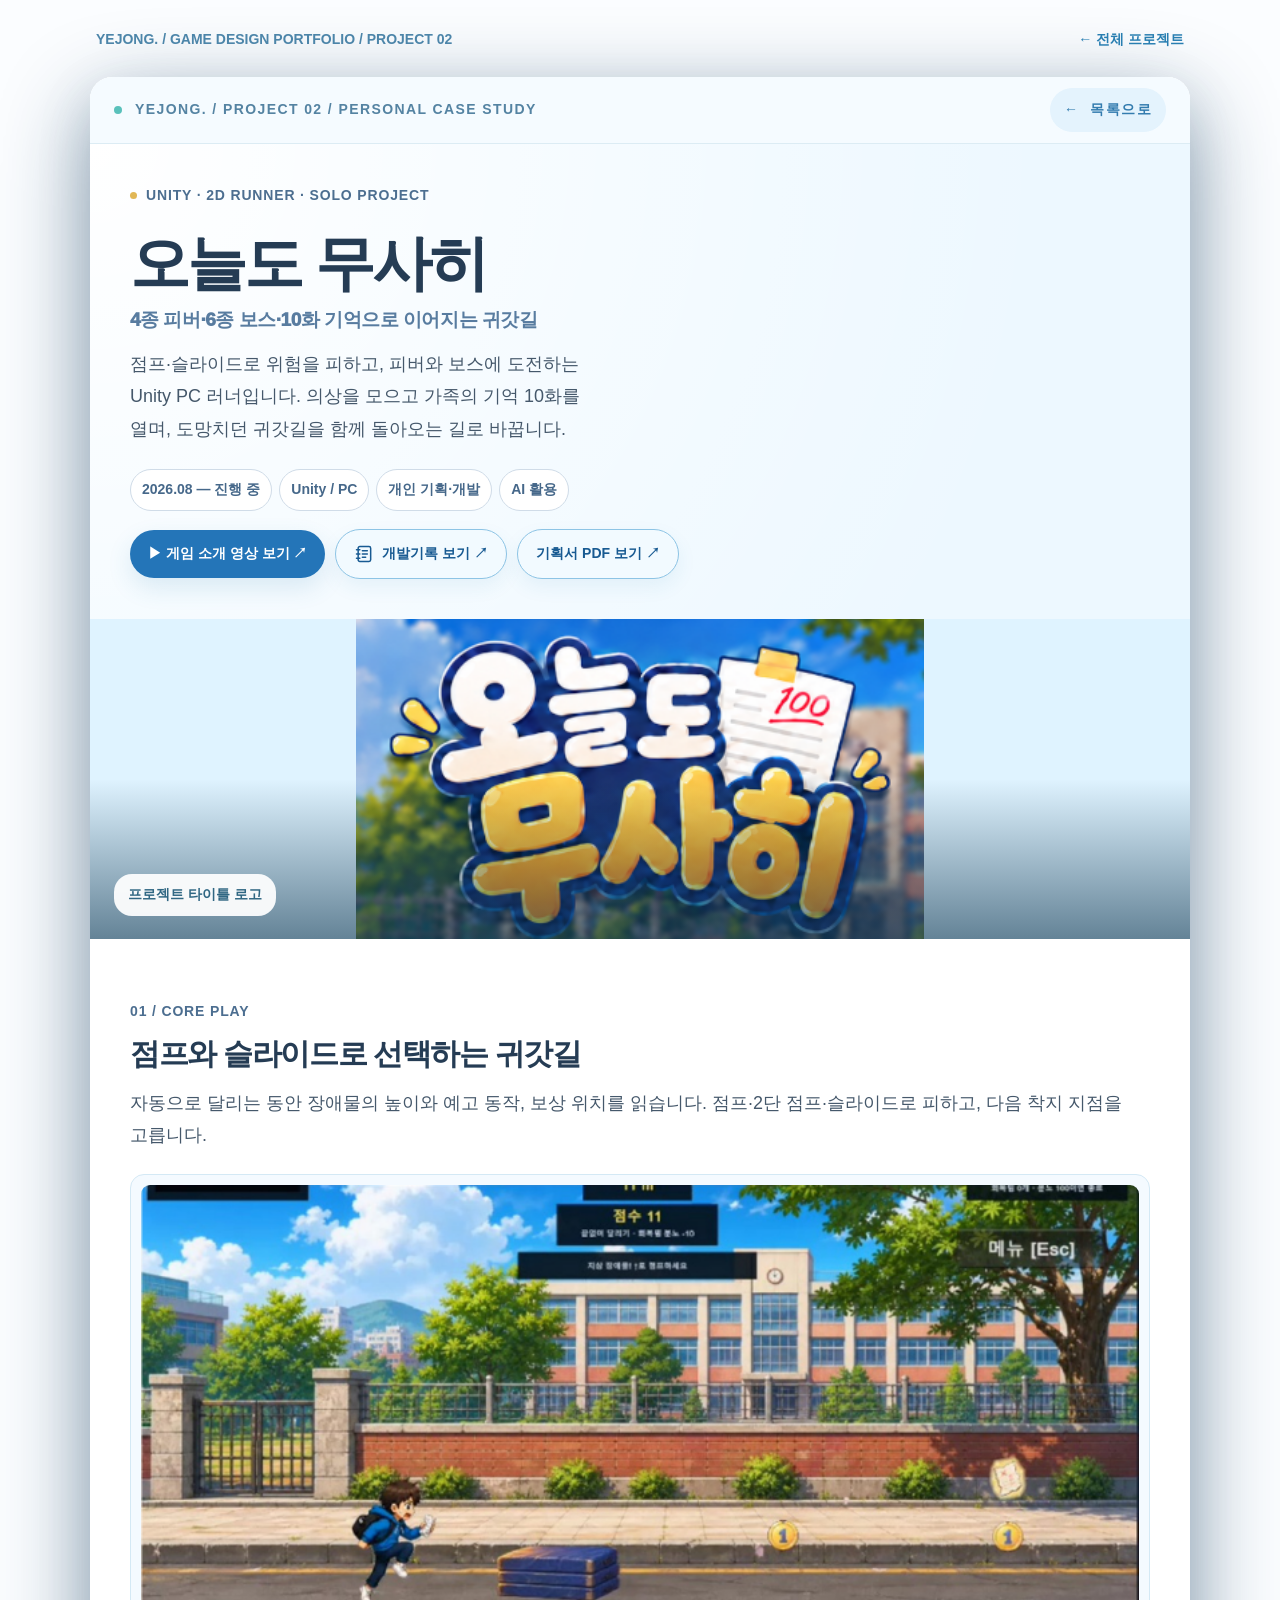
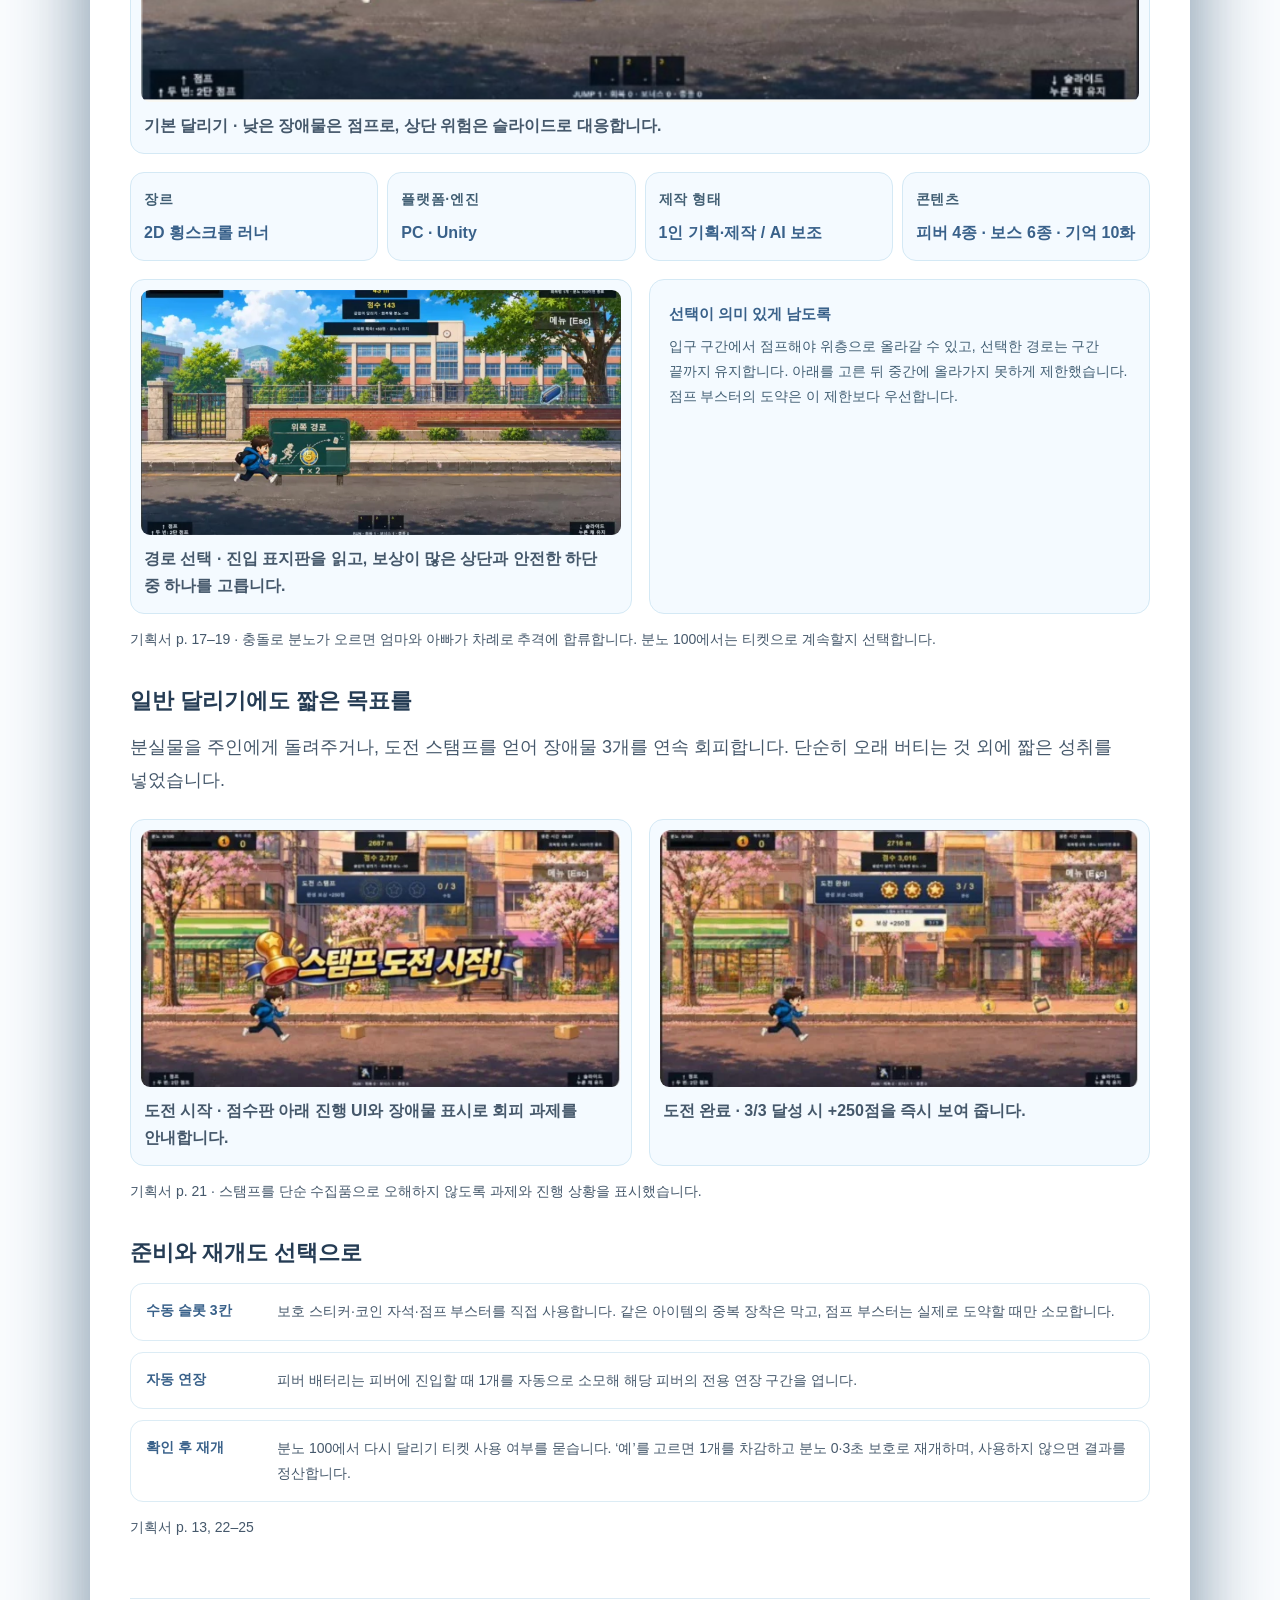
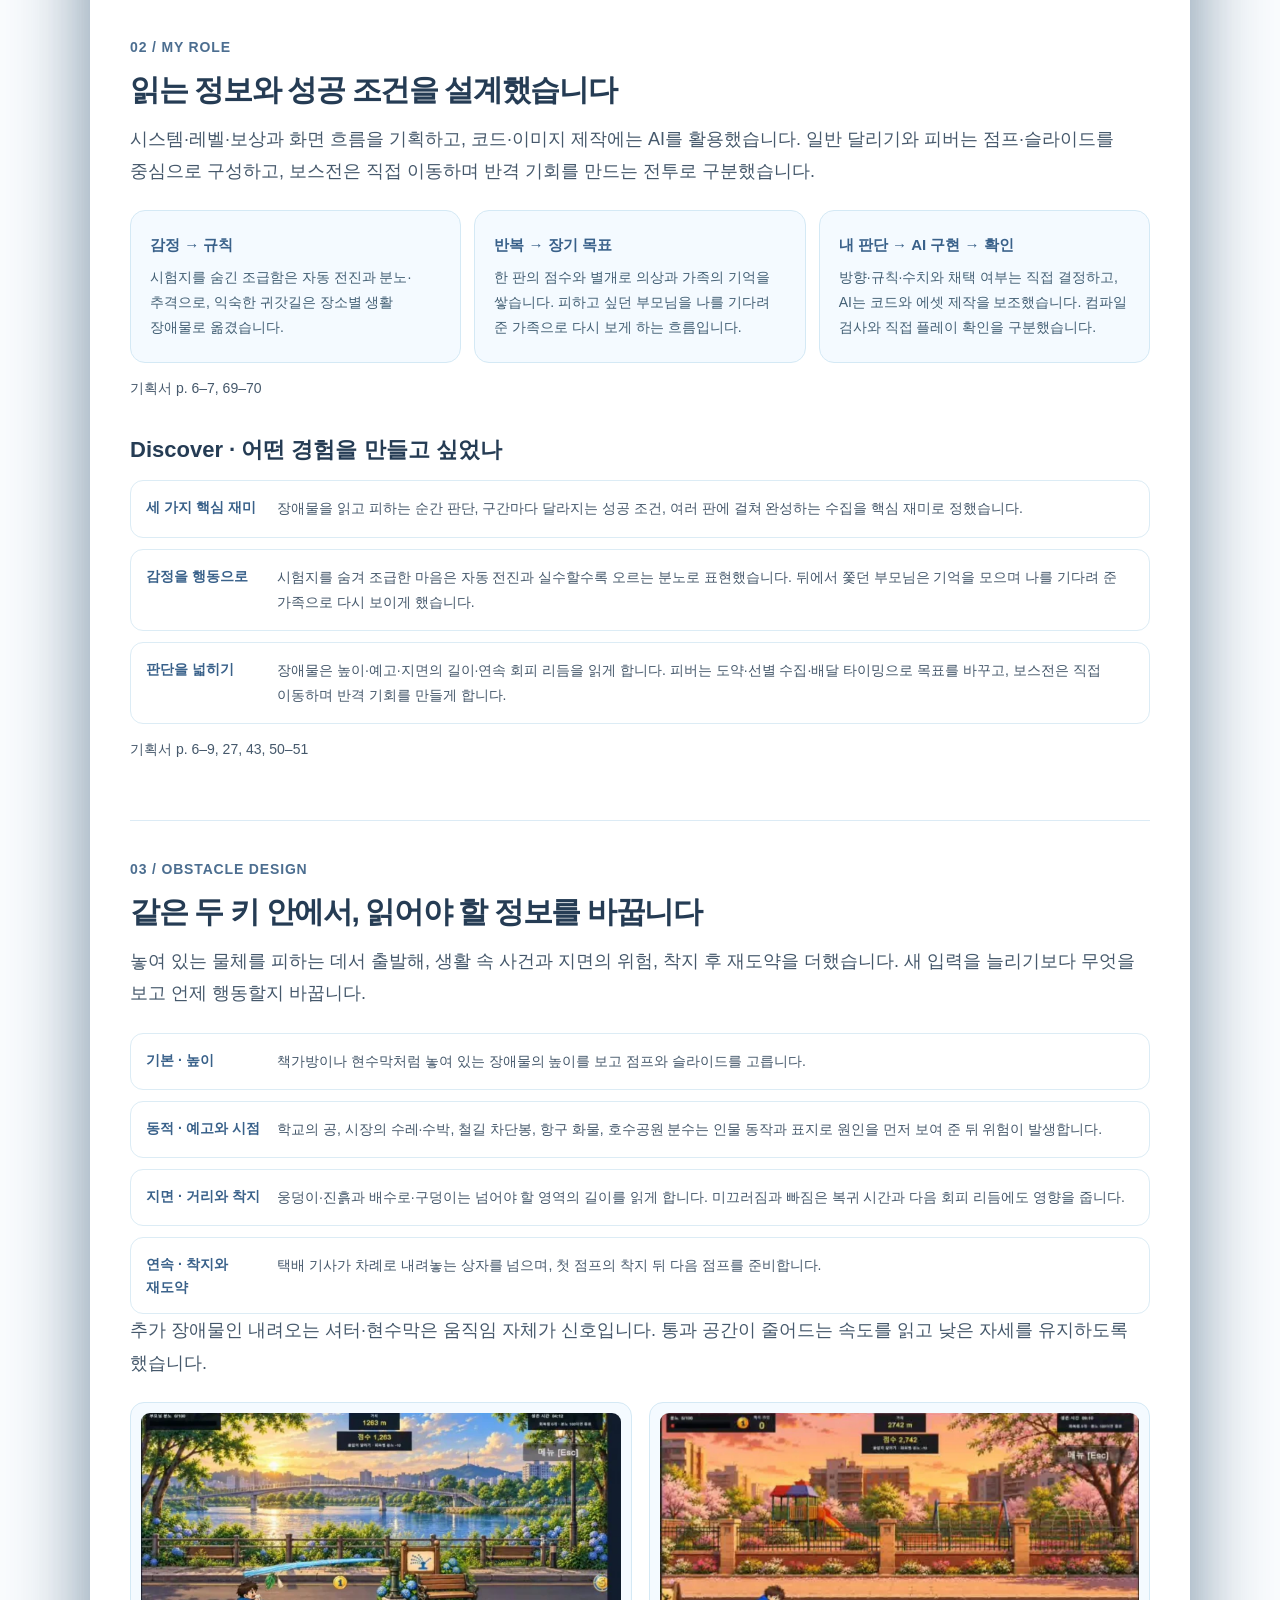
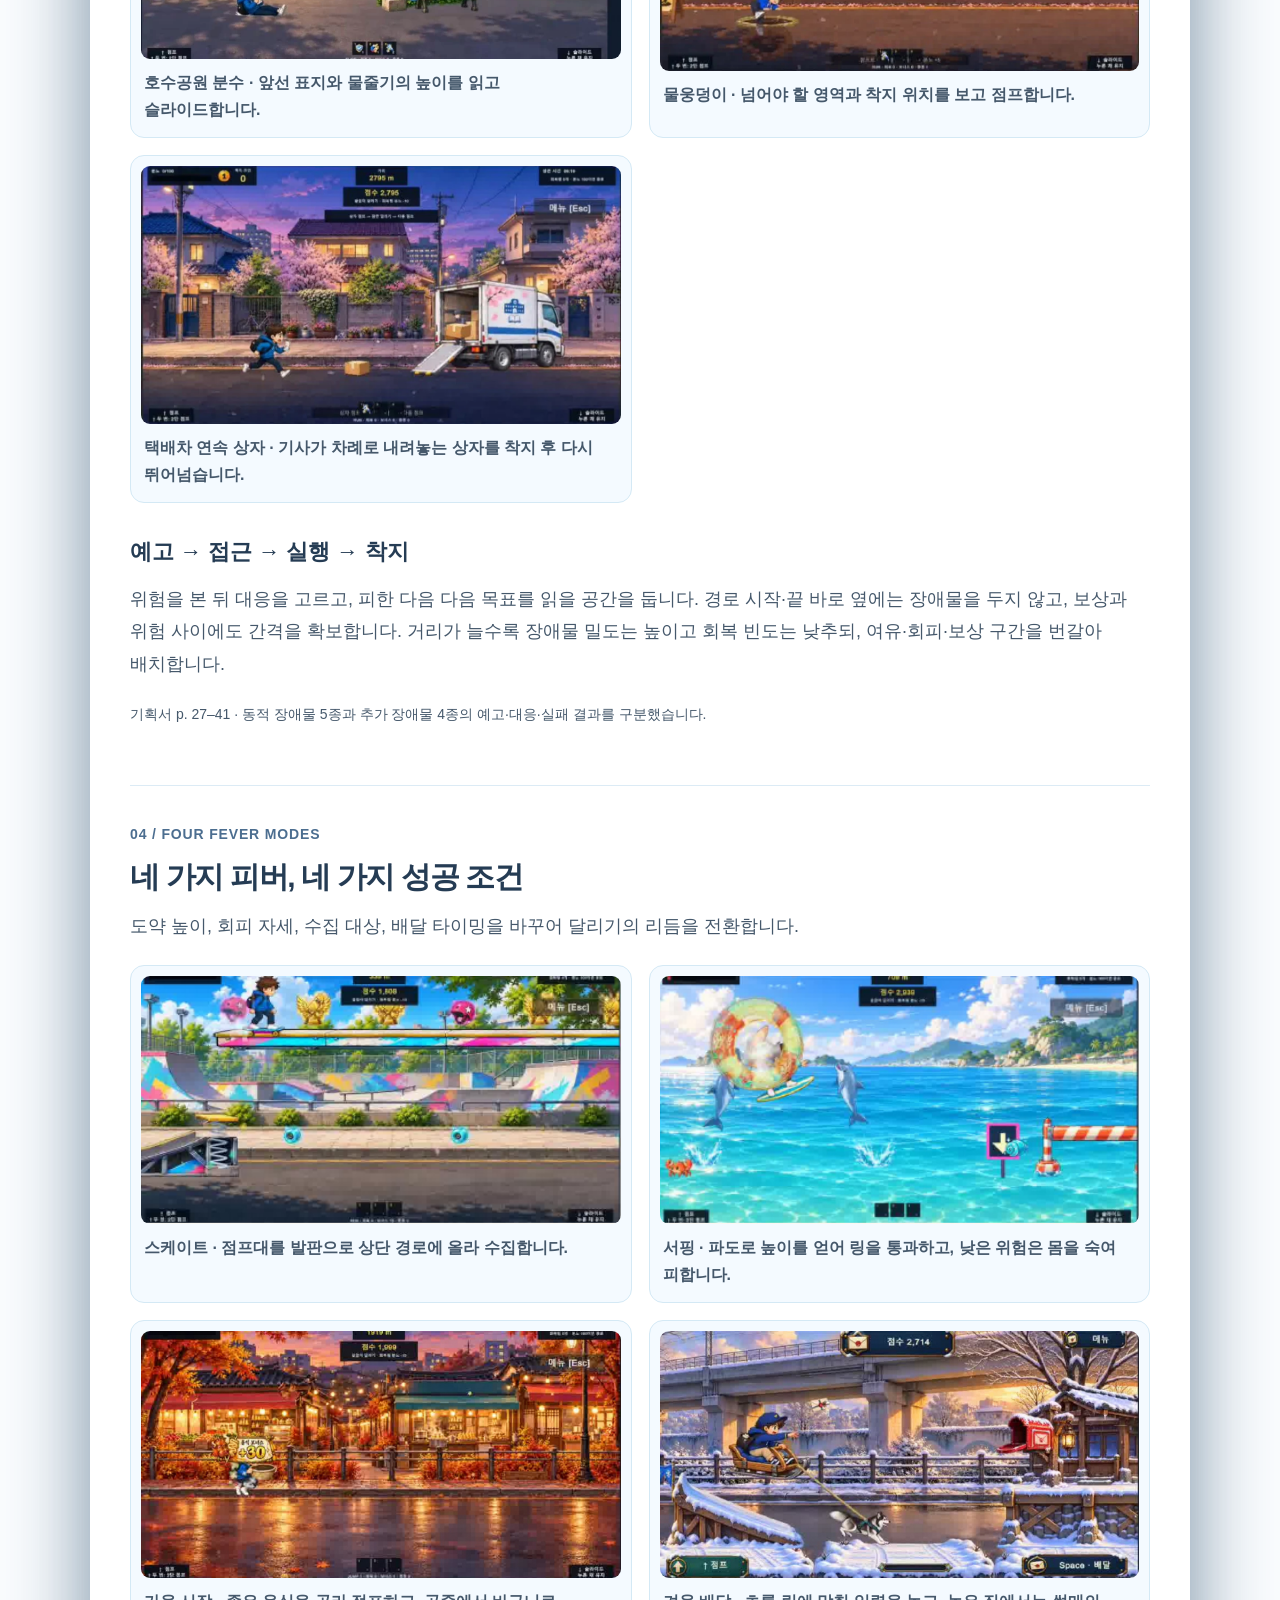
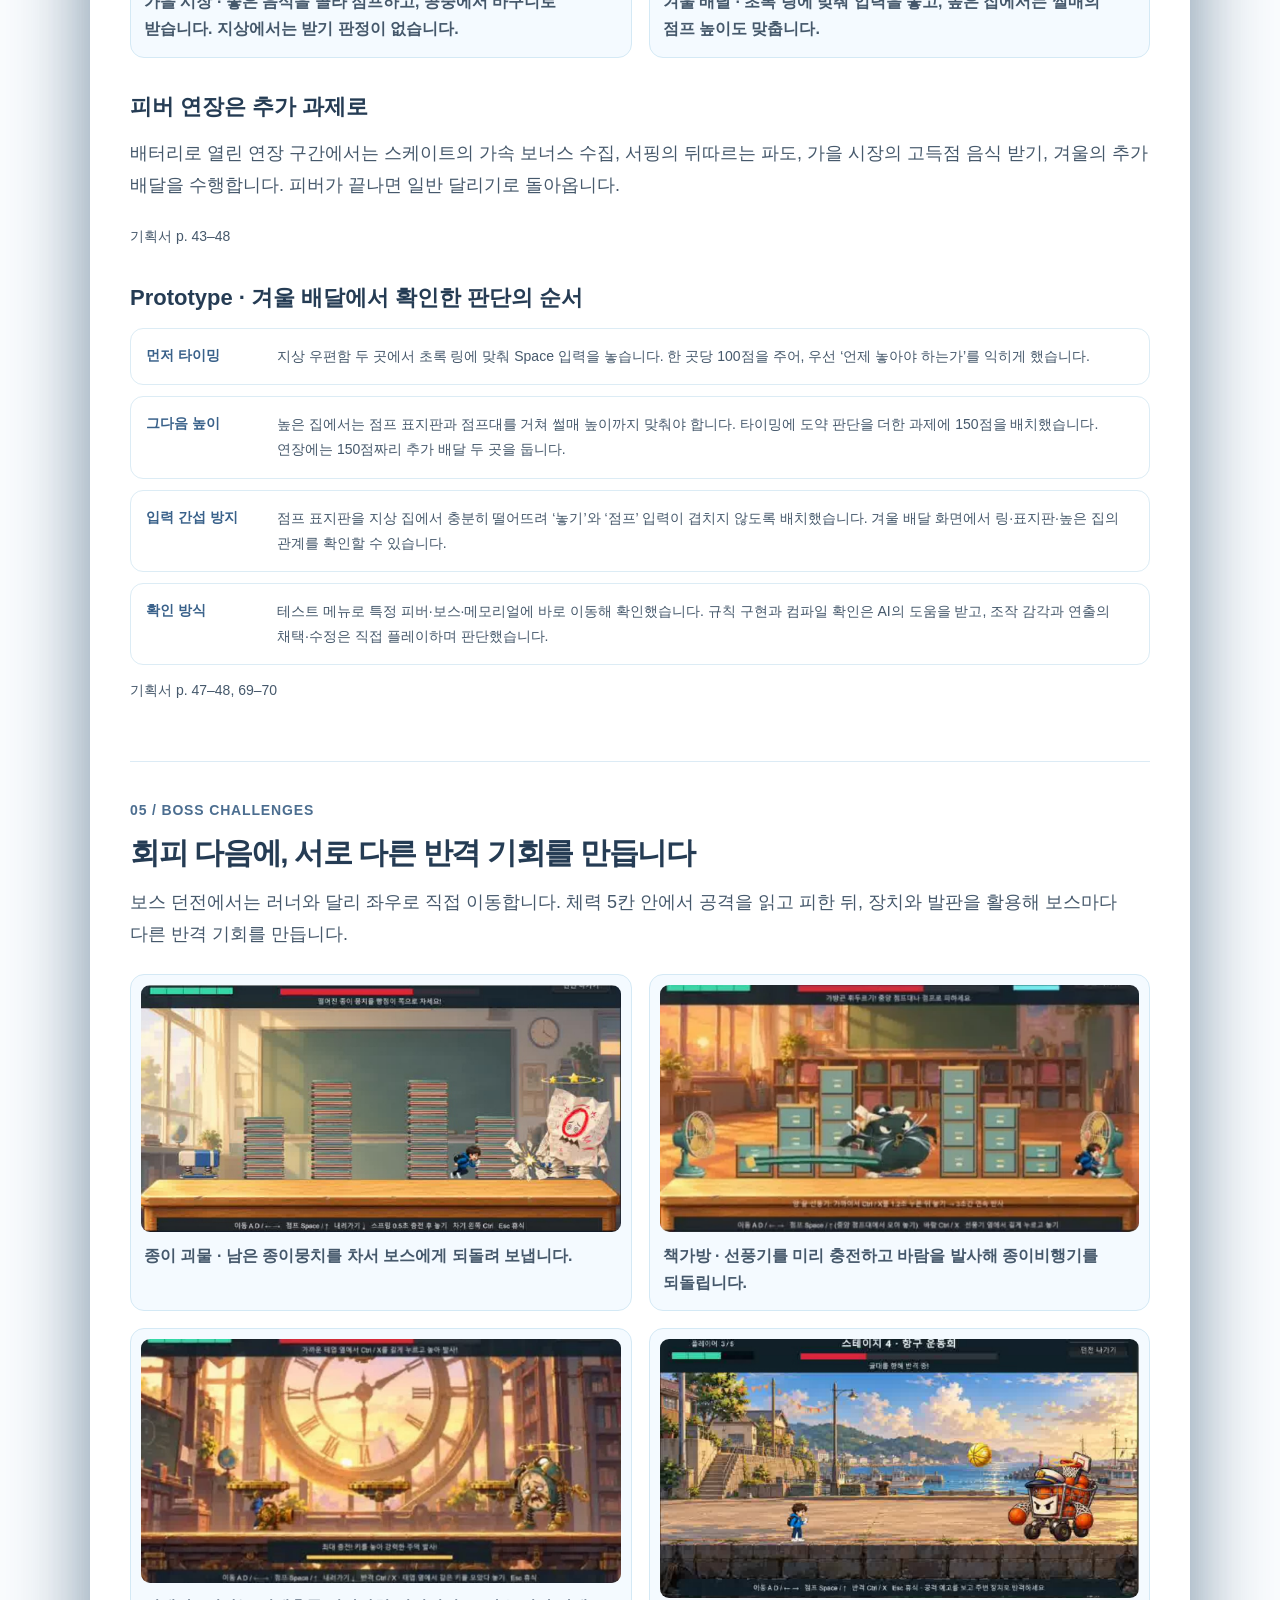
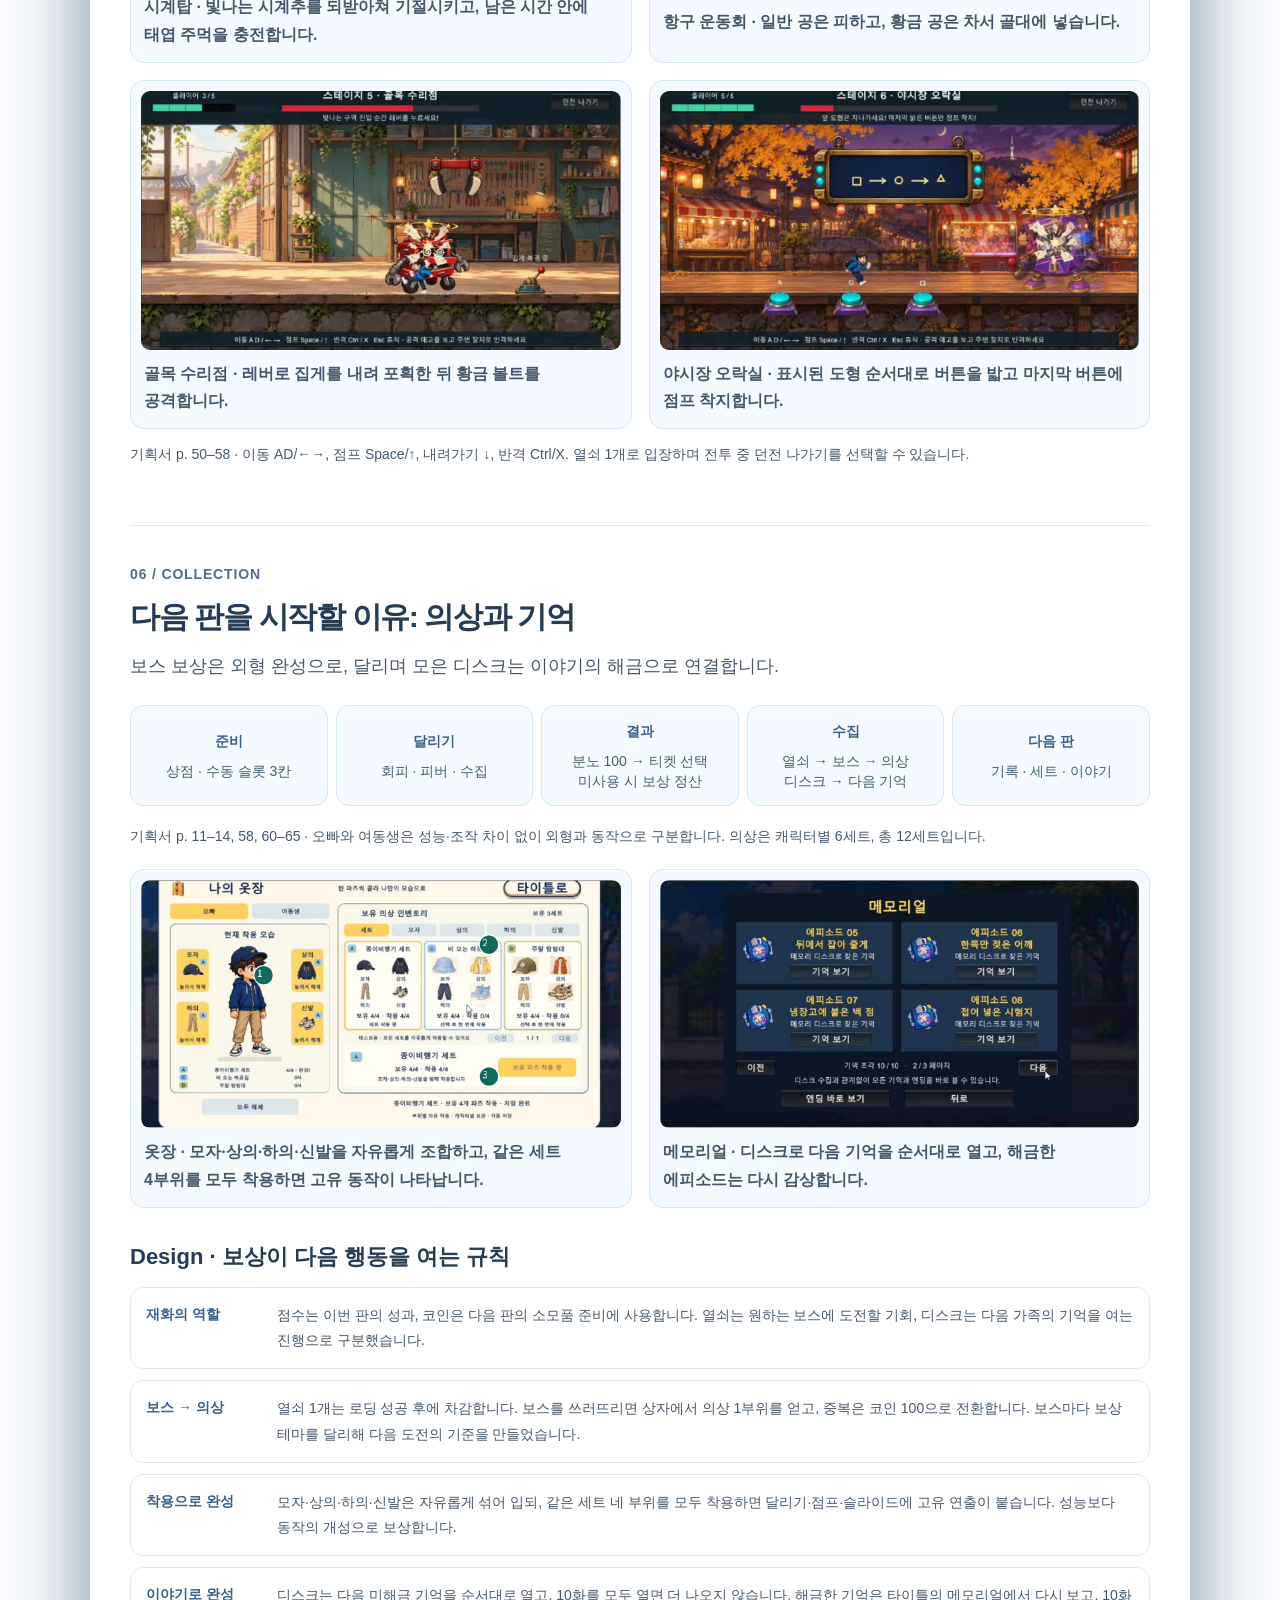
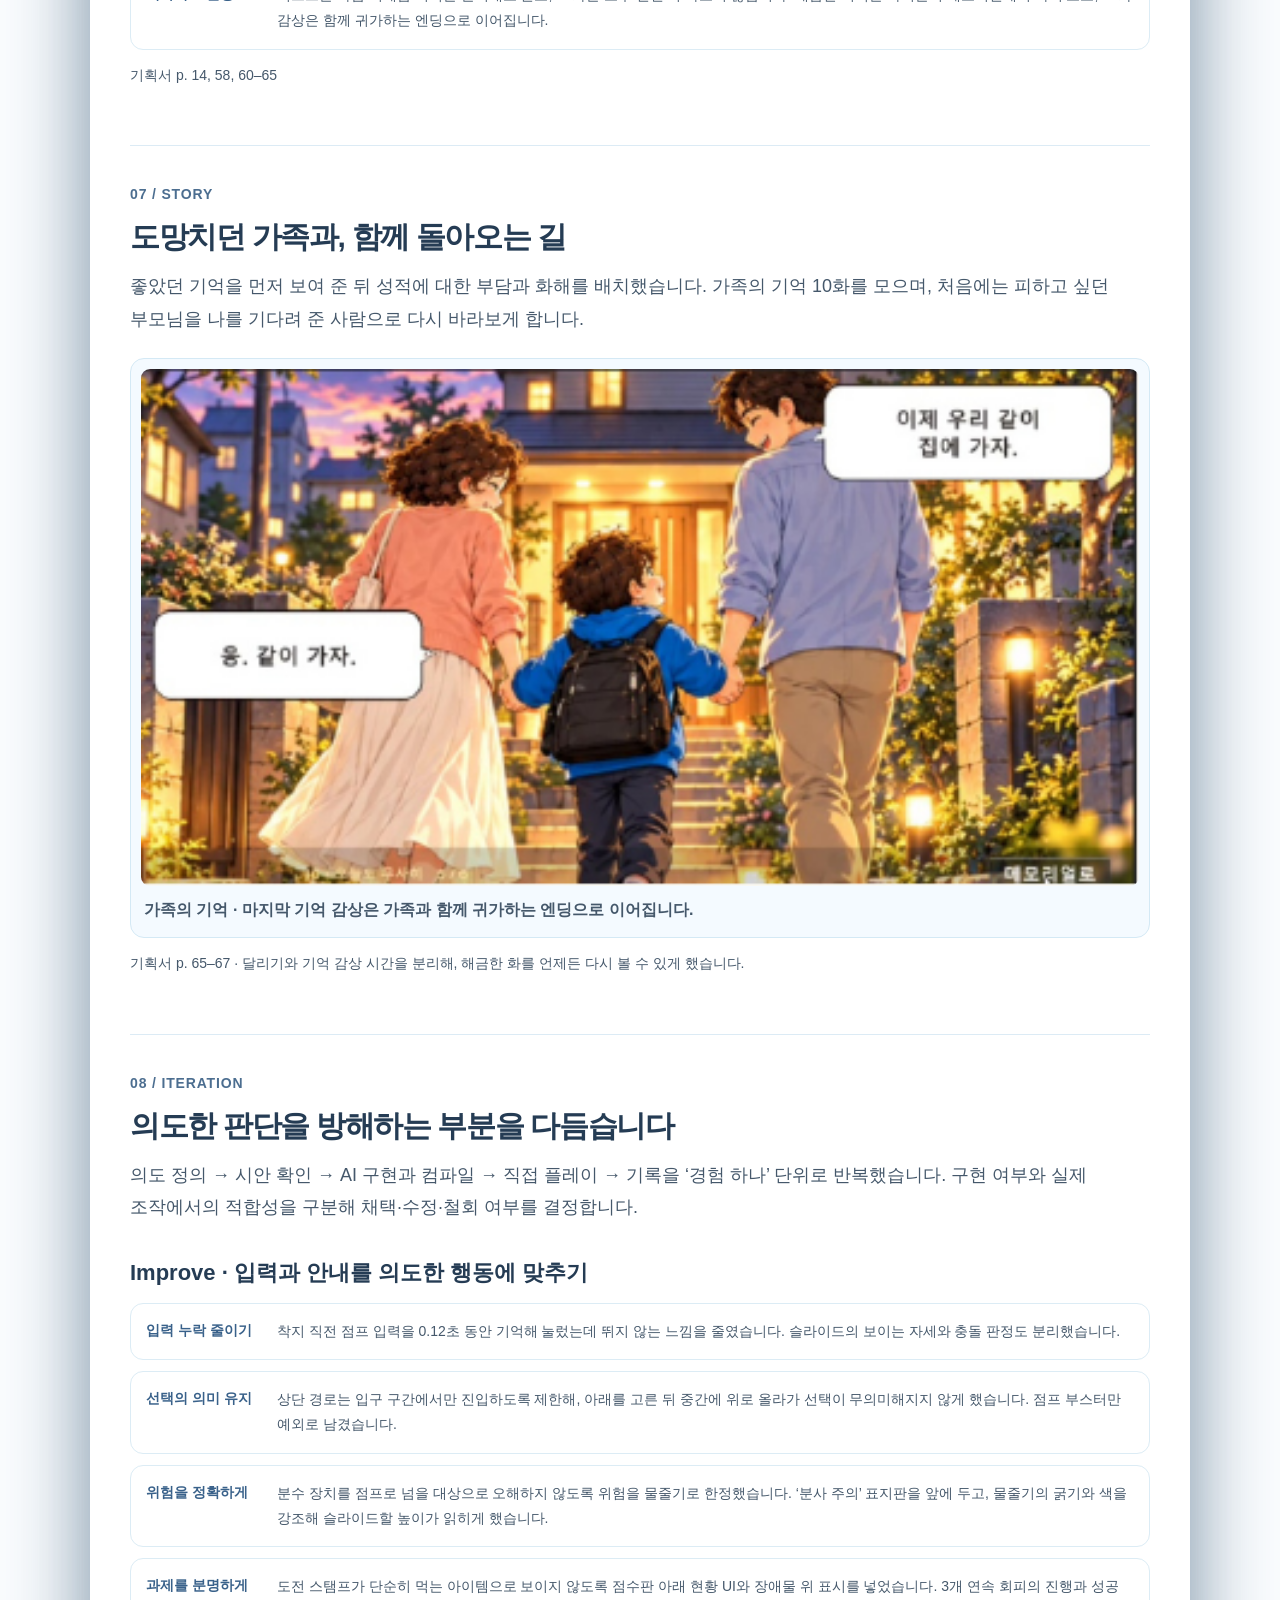
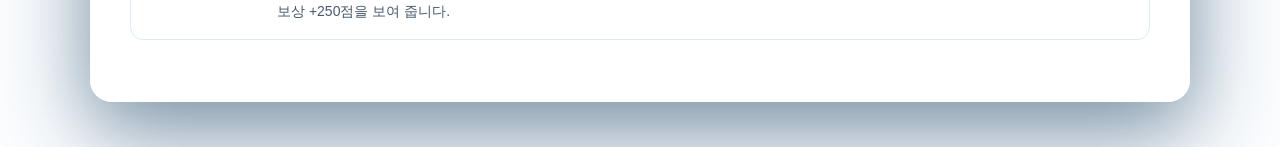
==== commit 896d910b: "Remove the requested source line and explanatory note from Today Safely details" ====
--- a/today-safely.html
+++ b/today-safely.html
@@ -674,7 +674,7 @@
 <div class="runner-hero-image"><img alt="오늘도 무사히 프로젝트 타이틀 로고" src="[data-uri]" /><span class="runner-image-label">프로젝트 타이틀 로고</span></div>
 </div>
 <div class="runner-body">
-<section class="runner-section" id="runner-overview"><div class="runner-eyebrow">01 / CORE PLAY</div><h3>점프와 슬라이드로 선택하는 귀갓길</h3><p class="runner-lead">자동으로 달리는 동안 장애물의 높이와 예고 동작, 보상 위치를 읽습니다. 점프·2단 점프·슬라이드로 피하고, 다음 착지 지점을 고릅니다.</p><div class="runner-gallery runner-gallery-wide"><figure><img src="assets/today-safely/run.webp" alt="기본 달리기 · 낮은 장애물은 점프로, 상단 위험은 슬라이드로 대응합니다." loading="lazy" width="746" height="386"/><figcaption>기본 달리기 · 낮은 장애물은 점프로, 상단 위험은 슬라이드로 대응합니다.</figcaption></figure></div><dl class="runner-facts"><div class="runner-fact"><dt>장르</dt><dd>2D 횡스크롤 러너</dd></div><div class="runner-fact"><dt>플랫폼·엔진</dt><dd>PC · Unity</dd></div><div class="runner-fact"><dt>제작 형태</dt><dd>1인 기획·제작 / AI 보조</dd></div><div class="runner-fact"><dt>콘텐츠</dt><dd>피버 4종 · 보스 6종 · 기억 10화</dd></div></dl><div class="runner-gallery"><figure><img src="assets/today-safely/route-choice.webp" alt="경로 선택 · 진입 표지판을 읽고, 보상이 많은 상단과 안전한 하단 중 하나를 고릅니다." loading="lazy" width="820" height="418"/><figcaption>경로 선택 · 진입 표지판을 읽고, 보상이 많은 상단과 안전한 하단 중 하나를 고릅니다.</figcaption></figure><div class="runner-panel"><strong>선택이 의미 있게 남도록</strong><p>입구 구간에서 점프해야 위층으로 올라갈 수 있고, 선택한 경로는 구간 끝까지 유지합니다. 아래를 고른 뒤 중간에 올라가지 못하게 제한했습니다. 점프 부스터의 도약은 이 제한보다 우선합니다.</p></div></div><p class="runner-source-note">기획서 p. 17–19 · 충돌로 분노가 오르면 엄마와 아빠가 차례로 추격에 합류합니다. 분노 100에서는 티켓으로 계속할지 선택합니다.</p><h4 class="runner-subheading">일반 달리기에도 짧은 목표를</h4><p class="runner-lead">분실물을 주인에게 돌려주거나, 도전 스탬프를 얻어 장애물 3개를 연속 회피합니다. 단순히 오래 버티는 것 외에 짧은 성취를 넣었습니다.</p><div class="runner-gallery"><figure><img src="assets/today-safely/stamp-start.webp" alt="도전 시작 · 점수판 아래 진행 UI와 장애물 표시로 회피 과제를 안내합니다." loading="lazy" width="538" height="288"/><figcaption>도전 시작 · 점수판 아래 진행 UI와 장애물 표시로 회피 과제를 안내합니다.</figcaption></figure><figure><img src="assets/today-safely/stamp-complete.webp" alt="도전 완료 · 3/3 달성 시 +250점을 즉시 보여 줍니다." loading="lazy" width="538" height="288"/><figcaption>도전 완료 · 3/3 달성 시 +250점을 즉시 보여 줍니다.</figcaption></figure></div><p class="runner-source-note">기획서 p. 21 · 스탬프를 단순 수집품으로 오해하지 않도록 과제와 진행 상황을 표시했습니다.</p><h4 class="runner-subheading">준비와 재개도 선택으로</h4><div class="runner-feature-rows"><div class="runner-feature-row"><b>수동 슬롯 3칸</b><p>보호 스티커·코인 자석·점프 부스터를 직접 사용합니다. 같은 아이템의 중복 장착은 막고, 점프 부스터는 실제로 도약할 때만 소모합니다.</p></div><div class="runner-feature-row"><b>자동 연장</b><p>피버 배터리는 피버에 진입할 때 1개를 자동으로 소모해 해당 피버의 전용 연장 구간을 엽니다.</p></div><div class="runner-feature-row"><b>확인 후 재개</b><p>분노 100에서 다시 달리기 티켓 사용 여부를 묻습니다. ‘예’를 고르면 1개를 차감하고 분노 0·3초 보호로 재개하며, 사용하지 않으면 결과를 정산합니다.</p></div></div><p class="runner-source-note">기획서 p. 13, 22–25</p></section><section class="runner-section" id="runner-role"><div class="runner-eyebrow">02 / MY ROLE</div><h3>읽는 정보와 성공 조건을 설계했습니다</h3><p class="runner-lead">시스템·레벨·보상과 화면 흐름을 기획하고, 코드·이미지 제작에는 AI를 활용했습니다. 일반 달리기와 피버는 점프·슬라이드를 중심으로 구성하고, 보스전은 직접 이동하며 반격 기회를 만드는 전투로 구분했습니다.</p><div class="runner-grid"><div class="runner-panel"><strong>감정 → 규칙</strong><p>시험지를 숨긴 조급함은 자동 전진과 분노·추격으로, 익숙한 귀갓길은 장소별 생활 장애물로 옮겼습니다.</p></div><div class="runner-panel"><strong>반복 → 장기 목표</strong><p>한 판의 점수와 별개로 의상과 가족의 기억을 쌓습니다. 피하고 싶던 부모님을 나를 기다려 준 가족으로 다시 보게 하는 흐름입니다.</p></div><div class="runner-panel"><strong>내 판단 → AI 구현 → 확인</strong><p>방향·규칙·수치와 채택 여부는 직접 결정하고, AI는 코드와 에셋 제작을 보조했습니다. 컴파일 검사와 직접 플레이 확인을 구분했습니다.</p></div></div><p class="runner-source-note">기획서 p. 6–7, 69–70</p><div id="runner-discover" class="runner-process-detail"><h4 class="runner-subheading">Discover · 어떤 경험을 만들고 싶었나</h4><div class="runner-feature-rows"><div class="runner-feature-row"><b>세 가지 핵심 재미</b><p>장애물을 읽고 피하는 순간 판단, 구간마다 달라지는 성공 조건, 여러 판에 걸쳐 완성하는 수집을 핵심 재미로 정했습니다.</p></div><div class="runner-feature-row"><b>감정을 행동으로</b><p>시험지를 숨겨 조급한 마음은 자동 전진과 실수할수록 오르는 분노로 표현했습니다. 뒤에서 쫓던 부모님은 기억을 모으며 나를 기다려 준 가족으로 다시 보이게 했습니다.</p></div><div class="runner-feature-row"><b>판단을 넓히기</b><p>장애물은 높이·예고·지면의 길이·연속 회피 리듬을 읽게 합니다. 피버는 도약·선별 수집·배달 타이밍으로 목표를 바꾸고, 보스전은 직접 이동하며 반격 기회를 만들게 합니다.</p></div></div><p class="runner-source-note">기획서 p. 6–9, 27, 43, 50–51</p></div></section><section class="runner-section" id="runner-obstacles"><div class="runner-eyebrow">03 / OBSTACLE DESIGN</div><h3>같은 두 키 안에서, 읽어야 할 정보를 바꿉니다</h3><p class="runner-lead">놓여 있는 물체를 피하는 데서 출발해, 생활 속 사건과 지면의 위험, 착지 후 재도약을 더했습니다. 새 입력을 늘리기보다 무엇을 보고 언제 행동할지 바꿉니다.</p><div class="runner-feature-rows"><div class="runner-feature-row"><b>기본 · 높이</b><p>책가방이나 현수막처럼 놓여 있는 장애물의 높이를 보고 점프와 슬라이드를 고릅니다.</p></div><div class="runner-feature-row"><b>동적 · 예고와 시점</b><p>학교의 공, 시장의 수레·수박, 철길 차단봉, 항구 화물, 호수공원 분수는 인물 동작과 표지로 원인을 먼저 보여 준 뒤 위험이 발생합니다.</p></div><div class="runner-feature-row"><b>지면 · 거리와 착지</b><p>웅덩이·진흙과 배수로·구덩이는 넘어야 할 영역의 길이를 읽게 합니다. 미끄러짐과 빠짐은 복귀 시간과 다음 회피 리듬에도 영향을 줍니다.</p></div><div class="runner-feature-row"><b>연속 · 착지와 재도약</b><p>택배 기사가 차례로 내려놓는 상자를 넘으며, 첫 점프의 착지 뒤 다음 점프를 준비합니다.</p></div></div><p class="runner-lead">추가 장애물인 내려오는 셔터·현수막은 움직임 자체가 신호입니다. 통과 공간이 줄어드는 속도를 읽고 낮은 자세를 유지하도록 했습니다.</p><div class="runner-gallery"><figure><img src="assets/today-safely/fountain.webp" alt="호수공원 분수 · 앞선 표지와 물줄기의 높이를 읽고 슬라이드합니다." loading="lazy" width="653" height="335"/><figcaption>호수공원 분수 · 앞선 표지와 물줄기의 높이를 읽고 슬라이드합니다.</figcaption></figure><figure><img src="assets/today-safely/puddle.webp" alt="물웅덩이 · 넘어야 할 영역과 착지 위치를 보고 점프합니다." loading="lazy" width="1075" height="578"/><figcaption>물웅덩이 · 넘어야 할 영역과 착지 위치를 보고 점프합니다.</figcaption></figure><figure><img src="assets/today-safely/parcel.webp" alt="택배차 연속 상자 · 기사가 차례로 내려놓는 상자를 착지 후 다시 뛰어넘습니다." loading="lazy" width="1075" height="578"/><figcaption>택배차 연속 상자 · 기사가 차례로 내려놓는 상자를 착지 후 다시 뛰어넘습니다.</figcaption></figure></div><h4 class="runner-subheading">예고 → 접근 → 실행 → 착지</h4><p class="runner-lead">위험을 본 뒤 대응을 고르고, 피한 다음 다음 목표를 읽을 공간을 둡니다. 경로 시작·끝 바로 옆에는 장애물을 두지 않고, 보상과 위험 사이에도 간격을 확보합니다. 거리가 늘수록 장애물 밀도는 높이고 회복 빈도는 낮추되, 여유·회피·보상 구간을 번갈아 배치합니다.</p><p class="runner-source-note">기획서 p. 27–41 · 동적 장애물 5종과 추가 장애물 4종의 예고·대응·실패 결과를 구분했습니다.</p></section><section class="runner-section" id="runner-systems"><div class="runner-eyebrow">04 / FOUR FEVER MODES</div><h3>네 가지 피버, 네 가지 성공 조건</h3><p class="runner-lead">도약 높이, 회피 자세, 수집 대상, 배달 타이밍을 바꾸어 달리기의 리듬을 전환합니다.</p><div class="runner-gallery"><figure><img src="assets/today-safely/skate.webp" alt="스케이트 · 점프대를 발판으로 상단 경로에 올라 수집합니다." loading="lazy" width="417" height="216"/><figcaption>스케이트 · 점프대를 발판으로 상단 경로에 올라 수집합니다.</figcaption></figure><figure><img src="assets/today-safely/surf.webp" alt="서핑 · 파도로 높이를 얻어 링을 통과하고, 낮은 위험은 몸을 숙여 피합니다." loading="lazy" width="416" height="215"/><figcaption>서핑 · 파도로 높이를 얻어 링을 통과하고, 낮은 위험은 몸을 숙여 피합니다.</figcaption></figure><figure><img src="assets/today-safely/market.webp" alt="가을 시장 · 좋은 음식을 골라 점프하고, 공중에서 바구니로 받습니다. 지상에서는 받기 판정이 없습니다." loading="lazy" width="627" height="323"/><figcaption>가을 시장 · 좋은 음식을 골라 점프하고, 공중에서 바구니로 받습니다. 지상에서는 받기 판정이 없습니다.</figcaption></figure><figure><img src="assets/today-safely/delivery.webp" alt="겨울 배달 · 초록 링에 맞춰 입력을 놓고, 높은 집에서는 썰매의 점프 높이도 맞춥니다." loading="lazy" width="627" height="323"/><figcaption>겨울 배달 · 초록 링에 맞춰 입력을 놓고, 높은 집에서는 썰매의 점프 높이도 맞춥니다.</figcaption></figure></div><h4 class="runner-subheading">피버 연장은 추가 과제로</h4><p class="runner-lead">배터리로 열린 연장 구간에서는 스케이트의 가속 보너스 수집, 서핑의 뒤따르는 파도, 가을 시장의 고득점 음식 받기, 겨울의 추가 배달을 수행합니다. 피버가 끝나면 일반 달리기로 돌아옵니다.</p><p class="runner-source-note">기획서 p. 43–48</p><div id="runner-prototype" class="runner-process-detail"><h4 class="runner-subheading">Prototype · 겨울 배달에서 확인한 판단의 순서</h4><div class="runner-feature-rows"><div class="runner-feature-row"><b>먼저 타이밍</b><p>지상 우편함 두 곳에서 초록 링에 맞춰 Space 입력을 놓습니다. 한 곳당 100점을 주어, 우선 ‘언제 놓아야 하는가’를 익히게 했습니다.</p></div><div class="runner-feature-row"><b>그다음 높이</b><p>높은 집에서는 점프 표지판과 점프대를 거쳐 썰매 높이까지 맞춰야 합니다. 타이밍에 도약 판단을 더한 과제에 150점을 배치했습니다. 연장에는 150점짜리 추가 배달 두 곳을 둡니다.</p></div><div class="runner-feature-row"><b>입력 간섭 방지</b><p>점프 표지판을 지상 집에서 충분히 떨어뜨려 ‘놓기’와 ‘점프’ 입력이 겹치지 않도록 배치했습니다. 겨울 배달 화면에서 링·표지판·높은 집의 관계를 확인할 수 있습니다.</p></div><div class="runner-feature-row"><b>확인 방식</b><p>테스트 메뉴로 특정 피버·보스·메모리얼에 바로 이동해 확인했습니다. 규칙 구현과 컴파일 확인은 AI의 도움을 받고, 조작 감각과 연출의 채택·수정은 직접 플레이하며 판단했습니다.</p></div></div><p class="runner-source-note">기획서 p. 47–48, 69–70</p></div></section><section class="runner-section" id="runner-content"><div class="runner-eyebrow">05 / BOSS CHALLENGES</div><h3>회피 다음에, 서로 다른 반격 기회를 만듭니다</h3><p class="runner-lead">보스 던전에서는 러너와 달리 좌우로 직접 이동합니다. 체력 5칸 안에서 공격을 읽고 피한 뒤, 장치와 발판을 활용해 보스마다 다른 반격 기회를 만듭니다.</p><div class="runner-gallery"><figure><img src="assets/today-safely/paper.webp" alt="종이 괴물 · 남은 종이뭉치를 차서 보스에게 되돌려 보냅니다." loading="lazy" width="627" height="324"/><figcaption>종이 괴물 · 남은 종이뭉치를 차서 보스에게 되돌려 보냅니다.</figcaption></figure><figure><img src="assets/today-safely/bag.webp" alt="책가방 · 선풍기를 미리 충전하고 바람을 발사해 종이비행기를 되돌립니다." loading="lazy" width="520" height="268"/><figcaption>책가방 · 선풍기를 미리 충전하고 바람을 발사해 종이비행기를 되돌립니다.</figcaption></figure><figure><img src="assets/today-safely/clock.webp" alt="시계탑 · 빛나는 시계추를 되받아쳐 기절시키고, 남은 시간 안에 태엽 주먹을 충전합니다." loading="lazy" width="520" height="265"/><figcaption>시계탑 · 빛나는 시계추를 되받아쳐 기절시키고, 남은 시간 안에 태엽 주먹을 충전합니다.</figcaption></figure><figure><img src="assets/today-safely/harbor.webp" alt="항구 운동회 · 일반 공은 피하고, 황금 공은 차서 골대에 넣습니다." loading="lazy" width="627" height="339"/><figcaption>항구 운동회 · 일반 공은 피하고, 황금 공은 차서 골대에 넣습니다.</figcaption></figure><figure><img src="assets/today-safely/repair.webp" alt="골목 수리점 · 레버로 집게를 내려 포획한 뒤 황금 볼트를 공격합니다." loading="lazy" width="627" height="339"/><figcaption>골목 수리점 · 레버로 집게를 내려 포획한 뒤 황금 볼트를 공격합니다.</figcaption></figure><figure><img src="assets/today-safely/arcade.webp" alt="야시장 오락실 · 표시된 도형 순서대로 버튼을 밟고 마지막 버튼에 점프 착지합니다." loading="lazy" width="627" height="339"/><figcaption>야시장 오락실 · 표시된 도형 순서대로 버튼을 밟고 마지막 버튼에 점프 착지합니다.</figcaption></figure></div><p class="runner-source-note">기획서 p. 50–58 · 이동 AD/←→, 점프 Space/↑, 내려가기 ↓, 반격 Ctrl/X. 열쇠 1개로 입장하며 전투 중 던전 나가기를 선택할 수 있습니다.</p></section><section class="runner-section" id="runner-process"><div class="runner-eyebrow">06 / COLLECTION</div><h3>다음 판을 시작할 이유: 의상과 기억</h3><p class="runner-lead">보스 보상은 외형 완성으로, 달리며 모은 디스크는 이야기의 해금으로 연결합니다.</p><div class="runner-flow"><div><b>준비</b><small>상점 · 수동 슬롯 3칸</small></div><div><b>달리기</b><small>회피 · 피버 · 수집</small></div><div><b>결과</b><small>분노 100 → 티켓 선택<br/>미사용 시 보상 정산</small></div><div><b>수집</b><small>열쇠 → 보스 → 의상<br/>디스크 → 다음 기억</small></div><div><b>다음 판</b><small>기록 · 세트 · 이야기</small></div></div><p class="runner-source-note">기획서 p. 11–14, 58, 60–65 · 오빠와 여동생은 성능·조작 차이 없이 외형과 동작으로 구분합니다. 의상은 캐릭터별 6세트, 총 12세트입니다.</p><div class="runner-gallery"><figure><img src="assets/today-safely/wardrobe.webp" alt="옷장 · 모자·상의·하의·신발을 자유롭게 조합하고, 같은 세트 4부위를 모두 착용하면 고유 동작이 나타납니다." loading="lazy" width="746" height="386"/><figcaption>옷장 · 모자·상의·하의·신발을 자유롭게 조합하고, 같은 세트 4부위를 모두 착용하면 고유 동작이 나타납니다.</figcaption></figure><figure><img src="assets/today-safely/memorial.webp" alt="메모리얼 · 디스크로 다음 기억을 순서대로 열고, 해금한 에피소드는 다시 감상합니다." loading="lazy" width="746" height="386"/><figcaption>메모리얼 · 디스크로 다음 기억을 순서대로 열고, 해금한 에피소드는 다시 감상합니다.</figcaption></figure></div><div id="runner-design" class="runner-process-detail"><h4 class="runner-subheading">Design · 보상이 다음 행동을 여는 규칙</h4><div class="runner-feature-rows"><div class="runner-feature-row"><b>재화의 역할</b><p>점수는 이번 판의 성과, 코인은 다음 판의 소모품 준비에 사용합니다. 열쇠는 원하는 보스에 도전할 기회, 디스크는 다음 가족의 기억을 여는 진행으로 구분했습니다.</p></div><div class="runner-feature-row"><b>보스 → 의상</b><p>열쇠 1개는 로딩 성공 후에 차감합니다. 보스를 쓰러뜨리면 상자에서 의상 1부위를 얻고, 중복은 코인 100으로 전환합니다. 보스마다 보상 테마를 달리해 다음 도전의 기준을 만들었습니다.</p></div><div class="runner-feature-row"><b>착용으로 완성</b><p>모자·상의·하의·신발은 자유롭게 섞어 입되, 같은 세트 네 부위를 모두 착용하면 달리기·점프·슬라이드에 고유 연출이 붙습니다. 성능보다 동작의 개성으로 보상합니다.</p></div><div class="runner-feature-row"><b>이야기로 완성</b><p>디스크는 다음 미해금 기억을 순서대로 열고, 10화를 모두 열면 더 나오지 않습니다. 해금한 기억은 타이틀의 메모리얼에서 다시 보고, 10화 감상은 함께 귀가하는 엔딩으로 이어집니다.</p></div></div><p class="runner-source-note">기획서 p. 14, 58, 60–65</p></div></section><section class="runner-section" id="runner-review"><div class="runner-eyebrow">07 / STORY</div><h3>도망치던 가족과, 함께 돌아오는 길</h3><p class="runner-lead">좋았던 기억을 먼저 보여 준 뒤 성적에 대한 부담과 화해를 배치했습니다. 가족의 기억 10화를 모으며, 처음에는 피하고 싶던 부모님을 나를 기다려 준 사람으로 다시 바라보게 합니다.</p><div class="runner-gallery runner-gallery-wide"><figure><img src="assets/today-safely/ending.webp" alt="가족의 기억 · 마지막 기억 감상은 가족과 함께 귀가하는 엔딩으로 이어집니다." loading="lazy" width="415" height="215"/><figcaption>가족의 기억 · 마지막 기억 감상은 가족과 함께 귀가하는 엔딩으로 이어집니다.</figcaption></figure></div><p class="runner-source-note">기획서 p. 65–67 · 달리기와 기억 감상 시간을 분리해, 해금한 화를 언제든 다시 볼 수 있게 했습니다.</p></section><section class="runner-section" id="runner-iteration"><div class="runner-eyebrow">08 / ITERATION</div><h3>의도한 판단을 방해하는 부분을 다듬습니다</h3><p class="runner-lead">의도 정의 → 시안 확인 → AI 구현과 컴파일 → 직접 플레이 → 기록을 ‘경험 하나’ 단위로 반복했습니다. 구현 여부와 실제 조작에서의 적합성을 구분해 채택·수정·철회 여부를 결정합니다.</p><div id="runner-improve" class="runner-process-detail"><h4 class="runner-subheading">Improve · 입력과 안내를 의도한 행동에 맞추기</h4><div class="runner-feature-rows"><div class="runner-feature-row"><b>입력 누락 줄이기</b><p>착지 직전 점프 입력을 0.12초 동안 기억해 눌렀는데 뛰지 않는 느낌을 줄였습니다. 슬라이드의 보이는 자세와 충돌 판정도 분리했습니다.</p></div><div class="runner-feature-row"><b>선택의 의미 유지</b><p>상단 경로는 입구 구간에서만 진입하도록 제한해, 아래를 고른 뒤 중간에 위로 올라가 선택이 무의미해지지 않게 했습니다. 점프 부스터만 예외로 남겼습니다.</p></div><div class="runner-feature-row"><b>위험을 정확하게</b><p>분수 장치를 점프로 넘을 대상으로 오해하지 않도록 위험을 물줄기로 한정했습니다. ‘분사 주의’ 표지판을 앞에 두고, 물줄기의 굵기와 색을 강조해 슬라이드할 높이가 읽히게 했습니다.</p></div><div class="runner-feature-row"><b>과제를 분명하게</b><p>도전 스탬프가 단순히 먹는 아이템으로 보이지 않도록 점수판 아래 현황 UI와 장애물 위 표시를 넣었습니다. 3개 연속 회피의 진행과 성공 보상 +250점을 보여 줍니다.</p></div></div><p class="runner-source-note">기획서 p. 17, 19, 21, 34, 69–70</p></div><div class="runner-note">72쪽 기획서의 규칙과 실제 화면을 바탕으로 정리했습니다. 위 설명은 설계 의도와 직접 플레이 확인 내용이며, 별도 사용자 테스트의 검증 성과를 뜻하지 않습니다.</div></section>
+<section class="runner-section" id="runner-overview"><div class="runner-eyebrow">01 / CORE PLAY</div><h3>점프와 슬라이드로 선택하는 귀갓길</h3><p class="runner-lead">자동으로 달리는 동안 장애물의 높이와 예고 동작, 보상 위치를 읽습니다. 점프·2단 점프·슬라이드로 피하고, 다음 착지 지점을 고릅니다.</p><div class="runner-gallery runner-gallery-wide"><figure><img src="assets/today-safely/run.webp" alt="기본 달리기 · 낮은 장애물은 점프로, 상단 위험은 슬라이드로 대응합니다." loading="lazy" width="746" height="386"/><figcaption>기본 달리기 · 낮은 장애물은 점프로, 상단 위험은 슬라이드로 대응합니다.</figcaption></figure></div><dl class="runner-facts"><div class="runner-fact"><dt>장르</dt><dd>2D 횡스크롤 러너</dd></div><div class="runner-fact"><dt>플랫폼·엔진</dt><dd>PC · Unity</dd></div><div class="runner-fact"><dt>제작 형태</dt><dd>1인 기획·제작 / AI 보조</dd></div><div class="runner-fact"><dt>콘텐츠</dt><dd>피버 4종 · 보스 6종 · 기억 10화</dd></div></dl><div class="runner-gallery"><figure><img src="assets/today-safely/route-choice.webp" alt="경로 선택 · 진입 표지판을 읽고, 보상이 많은 상단과 안전한 하단 중 하나를 고릅니다." loading="lazy" width="820" height="418"/><figcaption>경로 선택 · 진입 표지판을 읽고, 보상이 많은 상단과 안전한 하단 중 하나를 고릅니다.</figcaption></figure><div class="runner-panel"><strong>선택이 의미 있게 남도록</strong><p>입구 구간에서 점프해야 위층으로 올라갈 수 있고, 선택한 경로는 구간 끝까지 유지합니다. 아래를 고른 뒤 중간에 올라가지 못하게 제한했습니다. 점프 부스터의 도약은 이 제한보다 우선합니다.</p></div></div><p class="runner-source-note">기획서 p. 17–19 · 충돌로 분노가 오르면 엄마와 아빠가 차례로 추격에 합류합니다. 분노 100에서는 티켓으로 계속할지 선택합니다.</p><h4 class="runner-subheading">일반 달리기에도 짧은 목표를</h4><p class="runner-lead">분실물을 주인에게 돌려주거나, 도전 스탬프를 얻어 장애물 3개를 연속 회피합니다. 단순히 오래 버티는 것 외에 짧은 성취를 넣었습니다.</p><div class="runner-gallery"><figure><img src="assets/today-safely/stamp-start.webp" alt="도전 시작 · 점수판 아래 진행 UI와 장애물 표시로 회피 과제를 안내합니다." loading="lazy" width="538" height="288"/><figcaption>도전 시작 · 점수판 아래 진행 UI와 장애물 표시로 회피 과제를 안내합니다.</figcaption></figure><figure><img src="assets/today-safely/stamp-complete.webp" alt="도전 완료 · 3/3 달성 시 +250점을 즉시 보여 줍니다." loading="lazy" width="538" height="288"/><figcaption>도전 완료 · 3/3 달성 시 +250점을 즉시 보여 줍니다.</figcaption></figure></div><p class="runner-source-note">기획서 p. 21 · 스탬프를 단순 수집품으로 오해하지 않도록 과제와 진행 상황을 표시했습니다.</p><h4 class="runner-subheading">준비와 재개도 선택으로</h4><div class="runner-feature-rows"><div class="runner-feature-row"><b>수동 슬롯 3칸</b><p>보호 스티커·코인 자석·점프 부스터를 직접 사용합니다. 같은 아이템의 중복 장착은 막고, 점프 부스터는 실제로 도약할 때만 소모합니다.</p></div><div class="runner-feature-row"><b>자동 연장</b><p>피버 배터리는 피버에 진입할 때 1개를 자동으로 소모해 해당 피버의 전용 연장 구간을 엽니다.</p></div><div class="runner-feature-row"><b>확인 후 재개</b><p>분노 100에서 다시 달리기 티켓 사용 여부를 묻습니다. ‘예’를 고르면 1개를 차감하고 분노 0·3초 보호로 재개하며, 사용하지 않으면 결과를 정산합니다.</p></div></div><p class="runner-source-note">기획서 p. 13, 22–25</p></section><section class="runner-section" id="runner-role"><div class="runner-eyebrow">02 / MY ROLE</div><h3>읽는 정보와 성공 조건을 설계했습니다</h3><p class="runner-lead">시스템·레벨·보상과 화면 흐름을 기획하고, 코드·이미지 제작에는 AI를 활용했습니다. 일반 달리기와 피버는 점프·슬라이드를 중심으로 구성하고, 보스전은 직접 이동하며 반격 기회를 만드는 전투로 구분했습니다.</p><div class="runner-grid"><div class="runner-panel"><strong>감정 → 규칙</strong><p>시험지를 숨긴 조급함은 자동 전진과 분노·추격으로, 익숙한 귀갓길은 장소별 생활 장애물로 옮겼습니다.</p></div><div class="runner-panel"><strong>반복 → 장기 목표</strong><p>한 판의 점수와 별개로 의상과 가족의 기억을 쌓습니다. 피하고 싶던 부모님을 나를 기다려 준 가족으로 다시 보게 하는 흐름입니다.</p></div><div class="runner-panel"><strong>내 판단 → AI 구현 → 확인</strong><p>방향·규칙·수치와 채택 여부는 직접 결정하고, AI는 코드와 에셋 제작을 보조했습니다. 컴파일 검사와 직접 플레이 확인을 구분했습니다.</p></div></div><p class="runner-source-note">기획서 p. 6–7, 69–70</p><div id="runner-discover" class="runner-process-detail"><h4 class="runner-subheading">Discover · 어떤 경험을 만들고 싶었나</h4><div class="runner-feature-rows"><div class="runner-feature-row"><b>세 가지 핵심 재미</b><p>장애물을 읽고 피하는 순간 판단, 구간마다 달라지는 성공 조건, 여러 판에 걸쳐 완성하는 수집을 핵심 재미로 정했습니다.</p></div><div class="runner-feature-row"><b>감정을 행동으로</b><p>시험지를 숨겨 조급한 마음은 자동 전진과 실수할수록 오르는 분노로 표현했습니다. 뒤에서 쫓던 부모님은 기억을 모으며 나를 기다려 준 가족으로 다시 보이게 했습니다.</p></div><div class="runner-feature-row"><b>판단을 넓히기</b><p>장애물은 높이·예고·지면의 길이·연속 회피 리듬을 읽게 합니다. 피버는 도약·선별 수집·배달 타이밍으로 목표를 바꾸고, 보스전은 직접 이동하며 반격 기회를 만들게 합니다.</p></div></div><p class="runner-source-note">기획서 p. 6–9, 27, 43, 50–51</p></div></section><section class="runner-section" id="runner-obstacles"><div class="runner-eyebrow">03 / OBSTACLE DESIGN</div><h3>같은 두 키 안에서, 읽어야 할 정보를 바꿉니다</h3><p class="runner-lead">놓여 있는 물체를 피하는 데서 출발해, 생활 속 사건과 지면의 위험, 착지 후 재도약을 더했습니다. 새 입력을 늘리기보다 무엇을 보고 언제 행동할지 바꿉니다.</p><div class="runner-feature-rows"><div class="runner-feature-row"><b>기본 · 높이</b><p>책가방이나 현수막처럼 놓여 있는 장애물의 높이를 보고 점프와 슬라이드를 고릅니다.</p></div><div class="runner-feature-row"><b>동적 · 예고와 시점</b><p>학교의 공, 시장의 수레·수박, 철길 차단봉, 항구 화물, 호수공원 분수는 인물 동작과 표지로 원인을 먼저 보여 준 뒤 위험이 발생합니다.</p></div><div class="runner-feature-row"><b>지면 · 거리와 착지</b><p>웅덩이·진흙과 배수로·구덩이는 넘어야 할 영역의 길이를 읽게 합니다. 미끄러짐과 빠짐은 복귀 시간과 다음 회피 리듬에도 영향을 줍니다.</p></div><div class="runner-feature-row"><b>연속 · 착지와 재도약</b><p>택배 기사가 차례로 내려놓는 상자를 넘으며, 첫 점프의 착지 뒤 다음 점프를 준비합니다.</p></div></div><p class="runner-lead">추가 장애물인 내려오는 셔터·현수막은 움직임 자체가 신호입니다. 통과 공간이 줄어드는 속도를 읽고 낮은 자세를 유지하도록 했습니다.</p><div class="runner-gallery"><figure><img src="assets/today-safely/fountain.webp" alt="호수공원 분수 · 앞선 표지와 물줄기의 높이를 읽고 슬라이드합니다." loading="lazy" width="653" height="335"/><figcaption>호수공원 분수 · 앞선 표지와 물줄기의 높이를 읽고 슬라이드합니다.</figcaption></figure><figure><img src="assets/today-safely/puddle.webp" alt="물웅덩이 · 넘어야 할 영역과 착지 위치를 보고 점프합니다." loading="lazy" width="1075" height="578"/><figcaption>물웅덩이 · 넘어야 할 영역과 착지 위치를 보고 점프합니다.</figcaption></figure><figure><img src="assets/today-safely/parcel.webp" alt="택배차 연속 상자 · 기사가 차례로 내려놓는 상자를 착지 후 다시 뛰어넘습니다." loading="lazy" width="1075" height="578"/><figcaption>택배차 연속 상자 · 기사가 차례로 내려놓는 상자를 착지 후 다시 뛰어넘습니다.</figcaption></figure></div><h4 class="runner-subheading">예고 → 접근 → 실행 → 착지</h4><p class="runner-lead">위험을 본 뒤 대응을 고르고, 피한 다음 다음 목표를 읽을 공간을 둡니다. 경로 시작·끝 바로 옆에는 장애물을 두지 않고, 보상과 위험 사이에도 간격을 확보합니다. 거리가 늘수록 장애물 밀도는 높이고 회복 빈도는 낮추되, 여유·회피·보상 구간을 번갈아 배치합니다.</p><p class="runner-source-note">기획서 p. 27–41 · 동적 장애물 5종과 추가 장애물 4종의 예고·대응·실패 결과를 구분했습니다.</p></section><section class="runner-section" id="runner-systems"><div class="runner-eyebrow">04 / FOUR FEVER MODES</div><h3>네 가지 피버, 네 가지 성공 조건</h3><p class="runner-lead">도약 높이, 회피 자세, 수집 대상, 배달 타이밍을 바꾸어 달리기의 리듬을 전환합니다.</p><div class="runner-gallery"><figure><img src="assets/today-safely/skate.webp" alt="스케이트 · 점프대를 발판으로 상단 경로에 올라 수집합니다." loading="lazy" width="417" height="216"/><figcaption>스케이트 · 점프대를 발판으로 상단 경로에 올라 수집합니다.</figcaption></figure><figure><img src="assets/today-safely/surf.webp" alt="서핑 · 파도로 높이를 얻어 링을 통과하고, 낮은 위험은 몸을 숙여 피합니다." loading="lazy" width="416" height="215"/><figcaption>서핑 · 파도로 높이를 얻어 링을 통과하고, 낮은 위험은 몸을 숙여 피합니다.</figcaption></figure><figure><img src="assets/today-safely/market.webp" alt="가을 시장 · 좋은 음식을 골라 점프하고, 공중에서 바구니로 받습니다. 지상에서는 받기 판정이 없습니다." loading="lazy" width="627" height="323"/><figcaption>가을 시장 · 좋은 음식을 골라 점프하고, 공중에서 바구니로 받습니다. 지상에서는 받기 판정이 없습니다.</figcaption></figure><figure><img src="assets/today-safely/delivery.webp" alt="겨울 배달 · 초록 링에 맞춰 입력을 놓고, 높은 집에서는 썰매의 점프 높이도 맞춥니다." loading="lazy" width="627" height="323"/><figcaption>겨울 배달 · 초록 링에 맞춰 입력을 놓고, 높은 집에서는 썰매의 점프 높이도 맞춥니다.</figcaption></figure></div><h4 class="runner-subheading">피버 연장은 추가 과제로</h4><p class="runner-lead">배터리로 열린 연장 구간에서는 스케이트의 가속 보너스 수집, 서핑의 뒤따르는 파도, 가을 시장의 고득점 음식 받기, 겨울의 추가 배달을 수행합니다. 피버가 끝나면 일반 달리기로 돌아옵니다.</p><p class="runner-source-note">기획서 p. 43–48</p><div id="runner-prototype" class="runner-process-detail"><h4 class="runner-subheading">Prototype · 겨울 배달에서 확인한 판단의 순서</h4><div class="runner-feature-rows"><div class="runner-feature-row"><b>먼저 타이밍</b><p>지상 우편함 두 곳에서 초록 링에 맞춰 Space 입력을 놓습니다. 한 곳당 100점을 주어, 우선 ‘언제 놓아야 하는가’를 익히게 했습니다.</p></div><div class="runner-feature-row"><b>그다음 높이</b><p>높은 집에서는 점프 표지판과 점프대를 거쳐 썰매 높이까지 맞춰야 합니다. 타이밍에 도약 판단을 더한 과제에 150점을 배치했습니다. 연장에는 150점짜리 추가 배달 두 곳을 둡니다.</p></div><div class="runner-feature-row"><b>입력 간섭 방지</b><p>점프 표지판을 지상 집에서 충분히 떨어뜨려 ‘놓기’와 ‘점프’ 입력이 겹치지 않도록 배치했습니다. 겨울 배달 화면에서 링·표지판·높은 집의 관계를 확인할 수 있습니다.</p></div><div class="runner-feature-row"><b>확인 방식</b><p>테스트 메뉴로 특정 피버·보스·메모리얼에 바로 이동해 확인했습니다. 규칙 구현과 컴파일 확인은 AI의 도움을 받고, 조작 감각과 연출의 채택·수정은 직접 플레이하며 판단했습니다.</p></div></div><p class="runner-source-note">기획서 p. 47–48, 69–70</p></div></section><section class="runner-section" id="runner-content"><div class="runner-eyebrow">05 / BOSS CHALLENGES</div><h3>회피 다음에, 서로 다른 반격 기회를 만듭니다</h3><p class="runner-lead">보스 던전에서는 러너와 달리 좌우로 직접 이동합니다. 체력 5칸 안에서 공격을 읽고 피한 뒤, 장치와 발판을 활용해 보스마다 다른 반격 기회를 만듭니다.</p><div class="runner-gallery"><figure><img src="assets/today-safely/paper.webp" alt="종이 괴물 · 남은 종이뭉치를 차서 보스에게 되돌려 보냅니다." loading="lazy" width="627" height="324"/><figcaption>종이 괴물 · 남은 종이뭉치를 차서 보스에게 되돌려 보냅니다.</figcaption></figure><figure><img src="assets/today-safely/bag.webp" alt="책가방 · 선풍기를 미리 충전하고 바람을 발사해 종이비행기를 되돌립니다." loading="lazy" width="520" height="268"/><figcaption>책가방 · 선풍기를 미리 충전하고 바람을 발사해 종이비행기를 되돌립니다.</figcaption></figure><figure><img src="assets/today-safely/clock.webp" alt="시계탑 · 빛나는 시계추를 되받아쳐 기절시키고, 남은 시간 안에 태엽 주먹을 충전합니다." loading="lazy" width="520" height="265"/><figcaption>시계탑 · 빛나는 시계추를 되받아쳐 기절시키고, 남은 시간 안에 태엽 주먹을 충전합니다.</figcaption></figure><figure><img src="assets/today-safely/harbor.webp" alt="항구 운동회 · 일반 공은 피하고, 황금 공은 차서 골대에 넣습니다." loading="lazy" width="627" height="339"/><figcaption>항구 운동회 · 일반 공은 피하고, 황금 공은 차서 골대에 넣습니다.</figcaption></figure><figure><img src="assets/today-safely/repair.webp" alt="골목 수리점 · 레버로 집게를 내려 포획한 뒤 황금 볼트를 공격합니다." loading="lazy" width="627" height="339"/><figcaption>골목 수리점 · 레버로 집게를 내려 포획한 뒤 황금 볼트를 공격합니다.</figcaption></figure><figure><img src="assets/today-safely/arcade.webp" alt="야시장 오락실 · 표시된 도형 순서대로 버튼을 밟고 마지막 버튼에 점프 착지합니다." loading="lazy" width="627" height="339"/><figcaption>야시장 오락실 · 표시된 도형 순서대로 버튼을 밟고 마지막 버튼에 점프 착지합니다.</figcaption></figure></div><p class="runner-source-note">기획서 p. 50–58 · 이동 AD/←→, 점프 Space/↑, 내려가기 ↓, 반격 Ctrl/X. 열쇠 1개로 입장하며 전투 중 던전 나가기를 선택할 수 있습니다.</p></section><section class="runner-section" id="runner-process"><div class="runner-eyebrow">06 / COLLECTION</div><h3>다음 판을 시작할 이유: 의상과 기억</h3><p class="runner-lead">보스 보상은 외형 완성으로, 달리며 모은 디스크는 이야기의 해금으로 연결합니다.</p><div class="runner-flow"><div><b>준비</b><small>상점 · 수동 슬롯 3칸</small></div><div><b>달리기</b><small>회피 · 피버 · 수집</small></div><div><b>결과</b><small>분노 100 → 티켓 선택<br/>미사용 시 보상 정산</small></div><div><b>수집</b><small>열쇠 → 보스 → 의상<br/>디스크 → 다음 기억</small></div><div><b>다음 판</b><small>기록 · 세트 · 이야기</small></div></div><p class="runner-source-note">기획서 p. 11–14, 58, 60–65 · 오빠와 여동생은 성능·조작 차이 없이 외형과 동작으로 구분합니다. 의상은 캐릭터별 6세트, 총 12세트입니다.</p><div class="runner-gallery"><figure><img src="assets/today-safely/wardrobe.webp" alt="옷장 · 모자·상의·하의·신발을 자유롭게 조합하고, 같은 세트 4부위를 모두 착용하면 고유 동작이 나타납니다." loading="lazy" width="746" height="386"/><figcaption>옷장 · 모자·상의·하의·신발을 자유롭게 조합하고, 같은 세트 4부위를 모두 착용하면 고유 동작이 나타납니다.</figcaption></figure><figure><img src="assets/today-safely/memorial.webp" alt="메모리얼 · 디스크로 다음 기억을 순서대로 열고, 해금한 에피소드는 다시 감상합니다." loading="lazy" width="746" height="386"/><figcaption>메모리얼 · 디스크로 다음 기억을 순서대로 열고, 해금한 에피소드는 다시 감상합니다.</figcaption></figure></div><div id="runner-design" class="runner-process-detail"><h4 class="runner-subheading">Design · 보상이 다음 행동을 여는 규칙</h4><div class="runner-feature-rows"><div class="runner-feature-row"><b>재화의 역할</b><p>점수는 이번 판의 성과, 코인은 다음 판의 소모품 준비에 사용합니다. 열쇠는 원하는 보스에 도전할 기회, 디스크는 다음 가족의 기억을 여는 진행으로 구분했습니다.</p></div><div class="runner-feature-row"><b>보스 → 의상</b><p>열쇠 1개는 로딩 성공 후에 차감합니다. 보스를 쓰러뜨리면 상자에서 의상 1부위를 얻고, 중복은 코인 100으로 전환합니다. 보스마다 보상 테마를 달리해 다음 도전의 기준을 만들었습니다.</p></div><div class="runner-feature-row"><b>착용으로 완성</b><p>모자·상의·하의·신발은 자유롭게 섞어 입되, 같은 세트 네 부위를 모두 착용하면 달리기·점프·슬라이드에 고유 연출이 붙습니다. 성능보다 동작의 개성으로 보상합니다.</p></div><div class="runner-feature-row"><b>이야기로 완성</b><p>디스크는 다음 미해금 기억을 순서대로 열고, 10화를 모두 열면 더 나오지 않습니다. 해금한 기억은 타이틀의 메모리얼에서 다시 보고, 10화 감상은 함께 귀가하는 엔딩으로 이어집니다.</p></div></div><p class="runner-source-note">기획서 p. 14, 58, 60–65</p></div></section><section class="runner-section" id="runner-review"><div class="runner-eyebrow">07 / STORY</div><h3>도망치던 가족과, 함께 돌아오는 길</h3><p class="runner-lead">좋았던 기억을 먼저 보여 준 뒤 성적에 대한 부담과 화해를 배치했습니다. 가족의 기억 10화를 모으며, 처음에는 피하고 싶던 부모님을 나를 기다려 준 사람으로 다시 바라보게 합니다.</p><div class="runner-gallery runner-gallery-wide"><figure><img src="assets/today-safely/ending.webp" alt="가족의 기억 · 마지막 기억 감상은 가족과 함께 귀가하는 엔딩으로 이어집니다." loading="lazy" width="415" height="215"/><figcaption>가족의 기억 · 마지막 기억 감상은 가족과 함께 귀가하는 엔딩으로 이어집니다.</figcaption></figure></div><p class="runner-source-note">기획서 p. 65–67 · 달리기와 기억 감상 시간을 분리해, 해금한 화를 언제든 다시 볼 수 있게 했습니다.</p></section><section class="runner-section" id="runner-iteration"><div class="runner-eyebrow">08 / ITERATION</div><h3>의도한 판단을 방해하는 부분을 다듬습니다</h3><p class="runner-lead">의도 정의 → 시안 확인 → AI 구현과 컴파일 → 직접 플레이 → 기록을 ‘경험 하나’ 단위로 반복했습니다. 구현 여부와 실제 조작에서의 적합성을 구분해 채택·수정·철회 여부를 결정합니다.</p><div id="runner-improve" class="runner-process-detail"><h4 class="runner-subheading">Improve · 입력과 안내를 의도한 행동에 맞추기</h4><div class="runner-feature-rows"><div class="runner-feature-row"><b>입력 누락 줄이기</b><p>착지 직전 점프 입력을 0.12초 동안 기억해 눌렀는데 뛰지 않는 느낌을 줄였습니다. 슬라이드의 보이는 자세와 충돌 판정도 분리했습니다.</p></div><div class="runner-feature-row"><b>선택의 의미 유지</b><p>상단 경로는 입구 구간에서만 진입하도록 제한해, 아래를 고른 뒤 중간에 위로 올라가 선택이 무의미해지지 않게 했습니다. 점프 부스터만 예외로 남겼습니다.</p></div><div class="runner-feature-row"><b>위험을 정확하게</b><p>분수 장치를 점프로 넘을 대상으로 오해하지 않도록 위험을 물줄기로 한정했습니다. ‘분사 주의’ 표지판을 앞에 두고, 물줄기의 굵기와 색을 강조해 슬라이드할 높이가 읽히게 했습니다.</p></div><div class="runner-feature-row"><b>과제를 분명하게</b><p>도전 스탬프가 단순히 먹는 아이템으로 보이지 않도록 점수판 아래 현황 UI와 장애물 위 표시를 넣었습니다. 3개 연속 회피의 진행과 성공 보상 +250점을 보여 줍니다.</p></div></div></div></section>
 
 </div>
 </div></main>
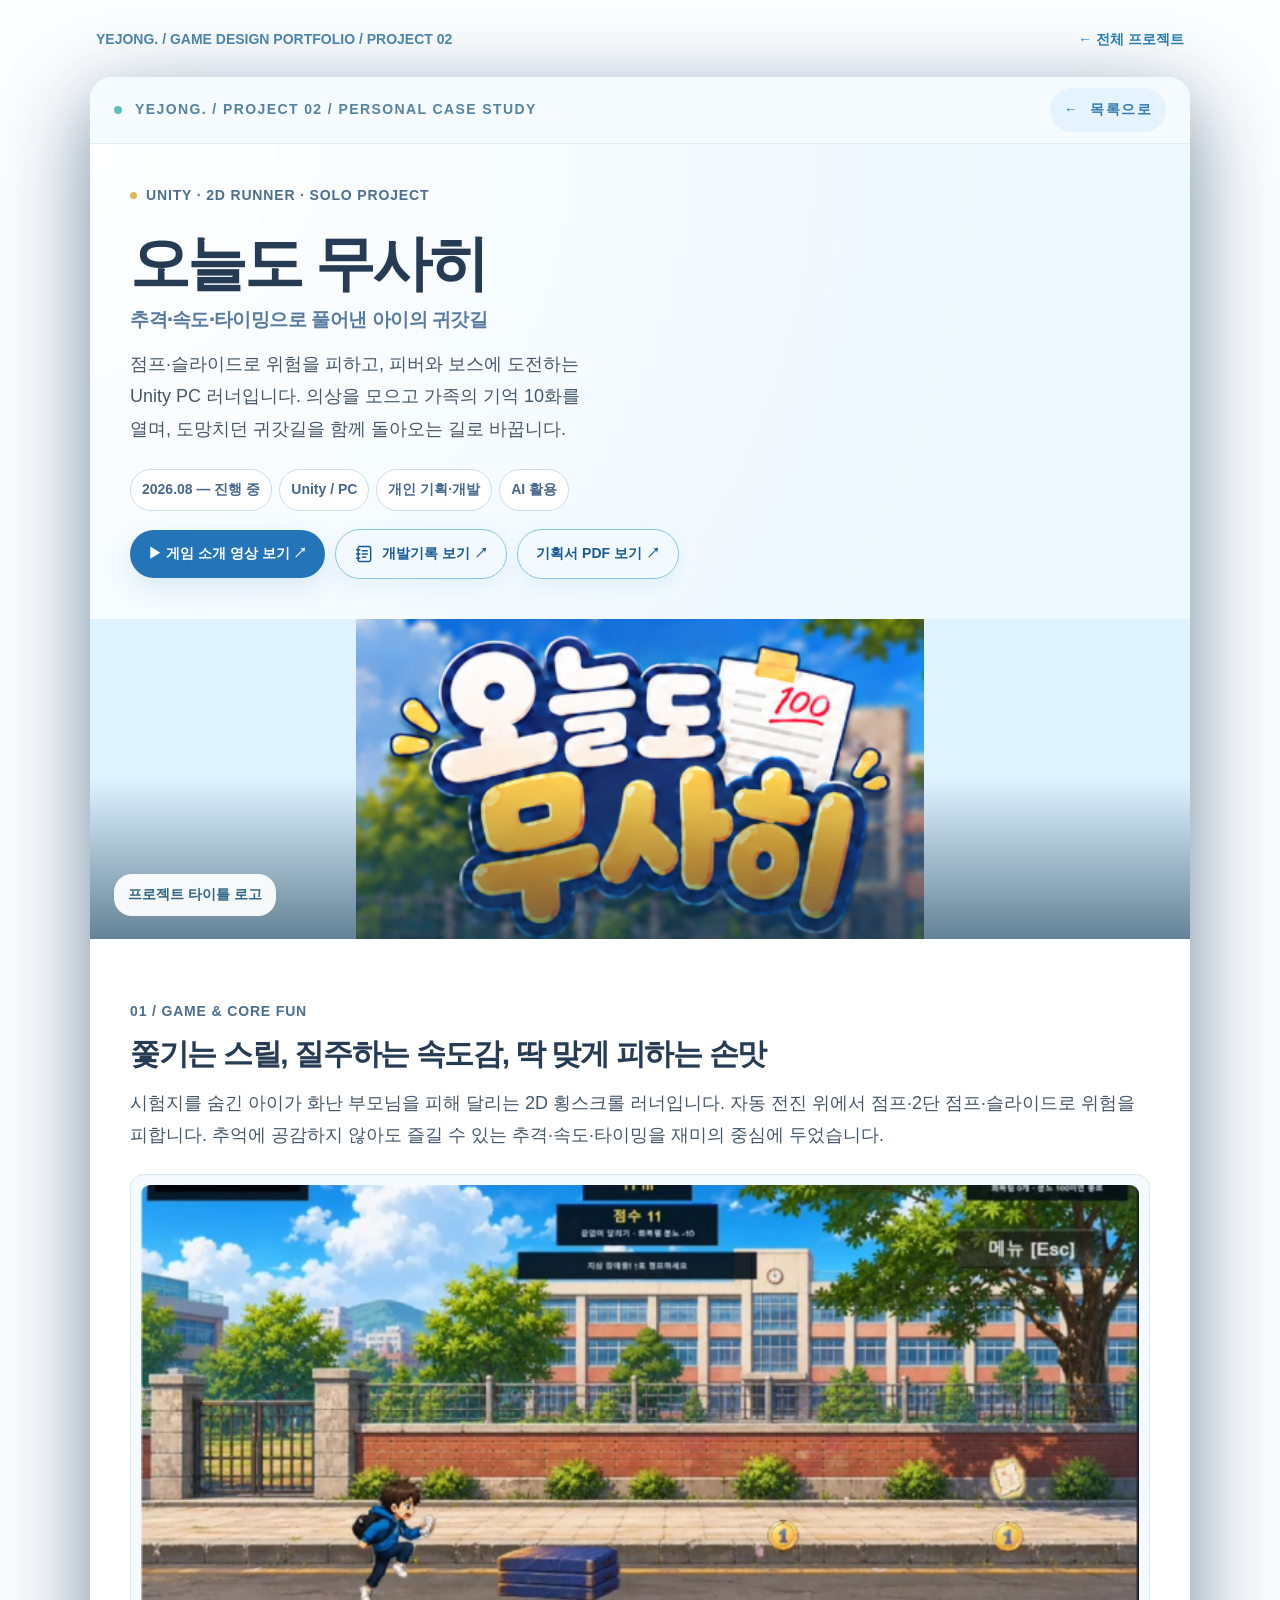
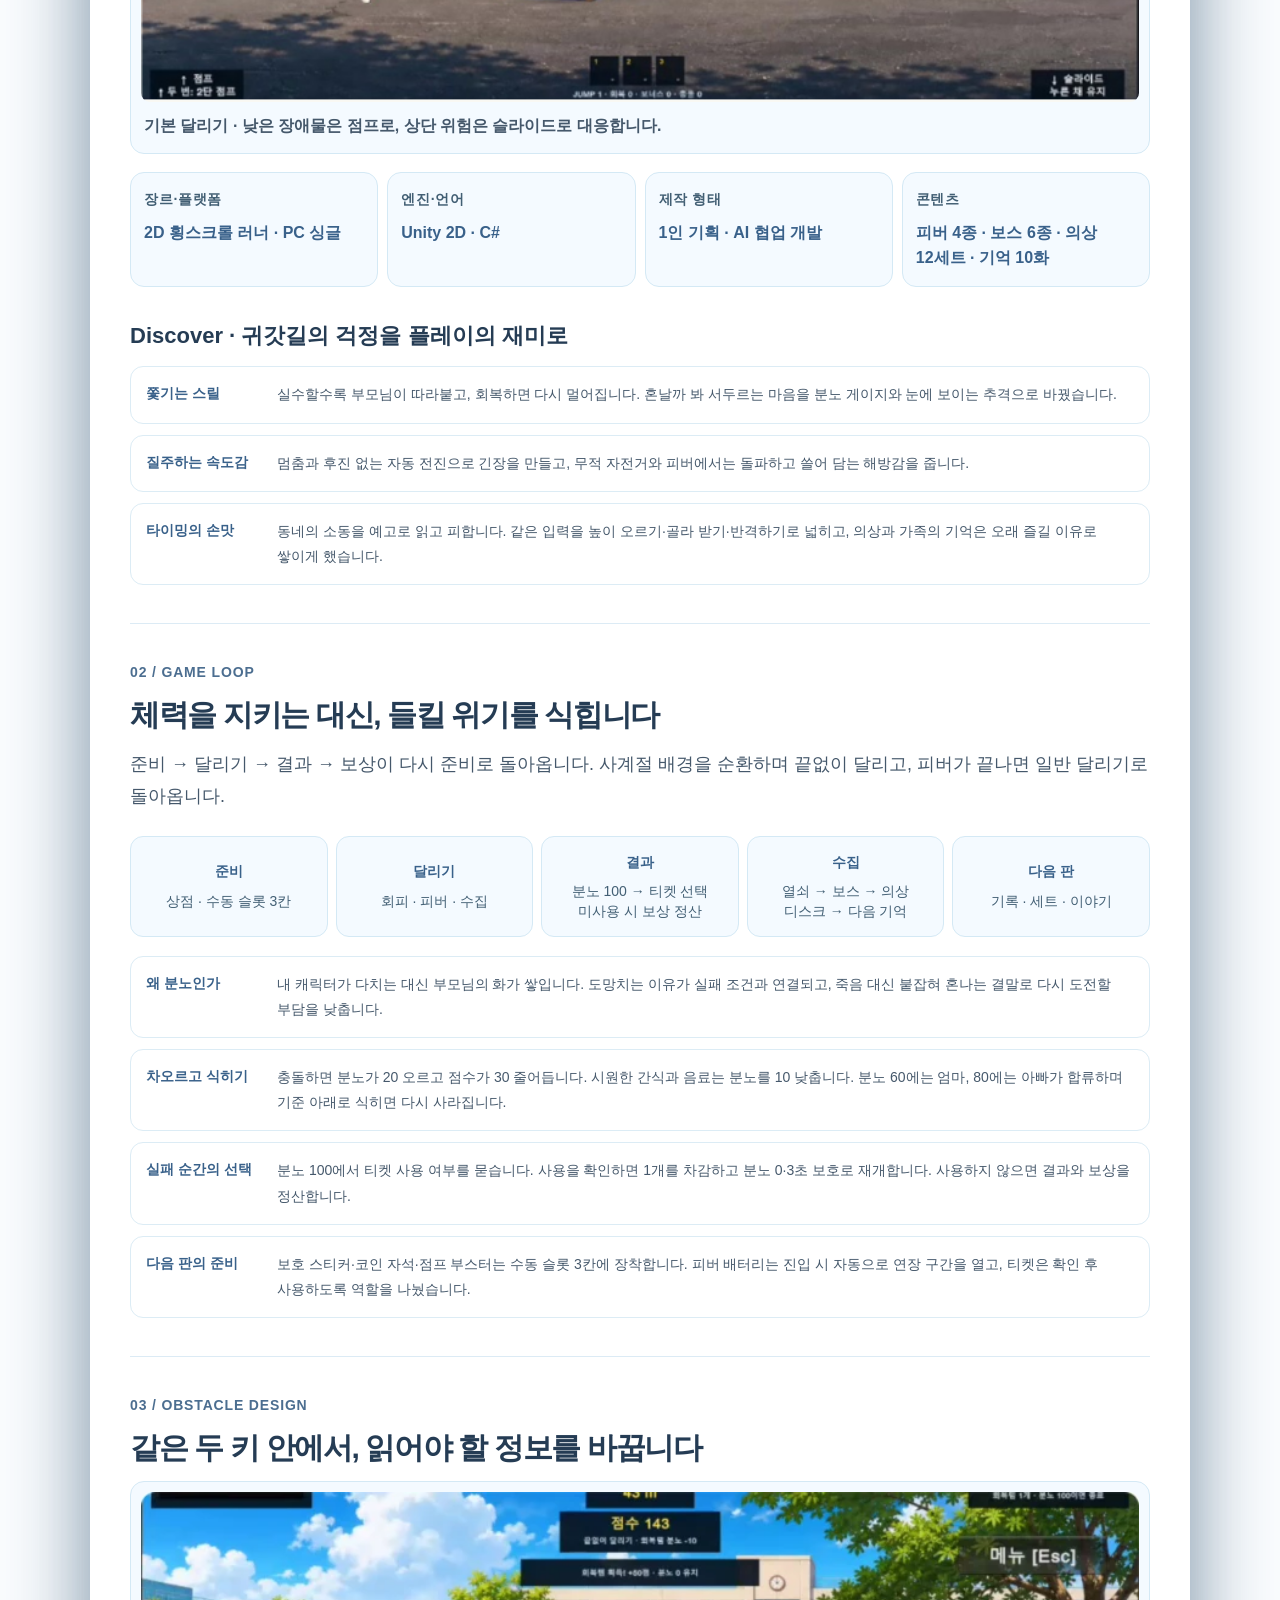
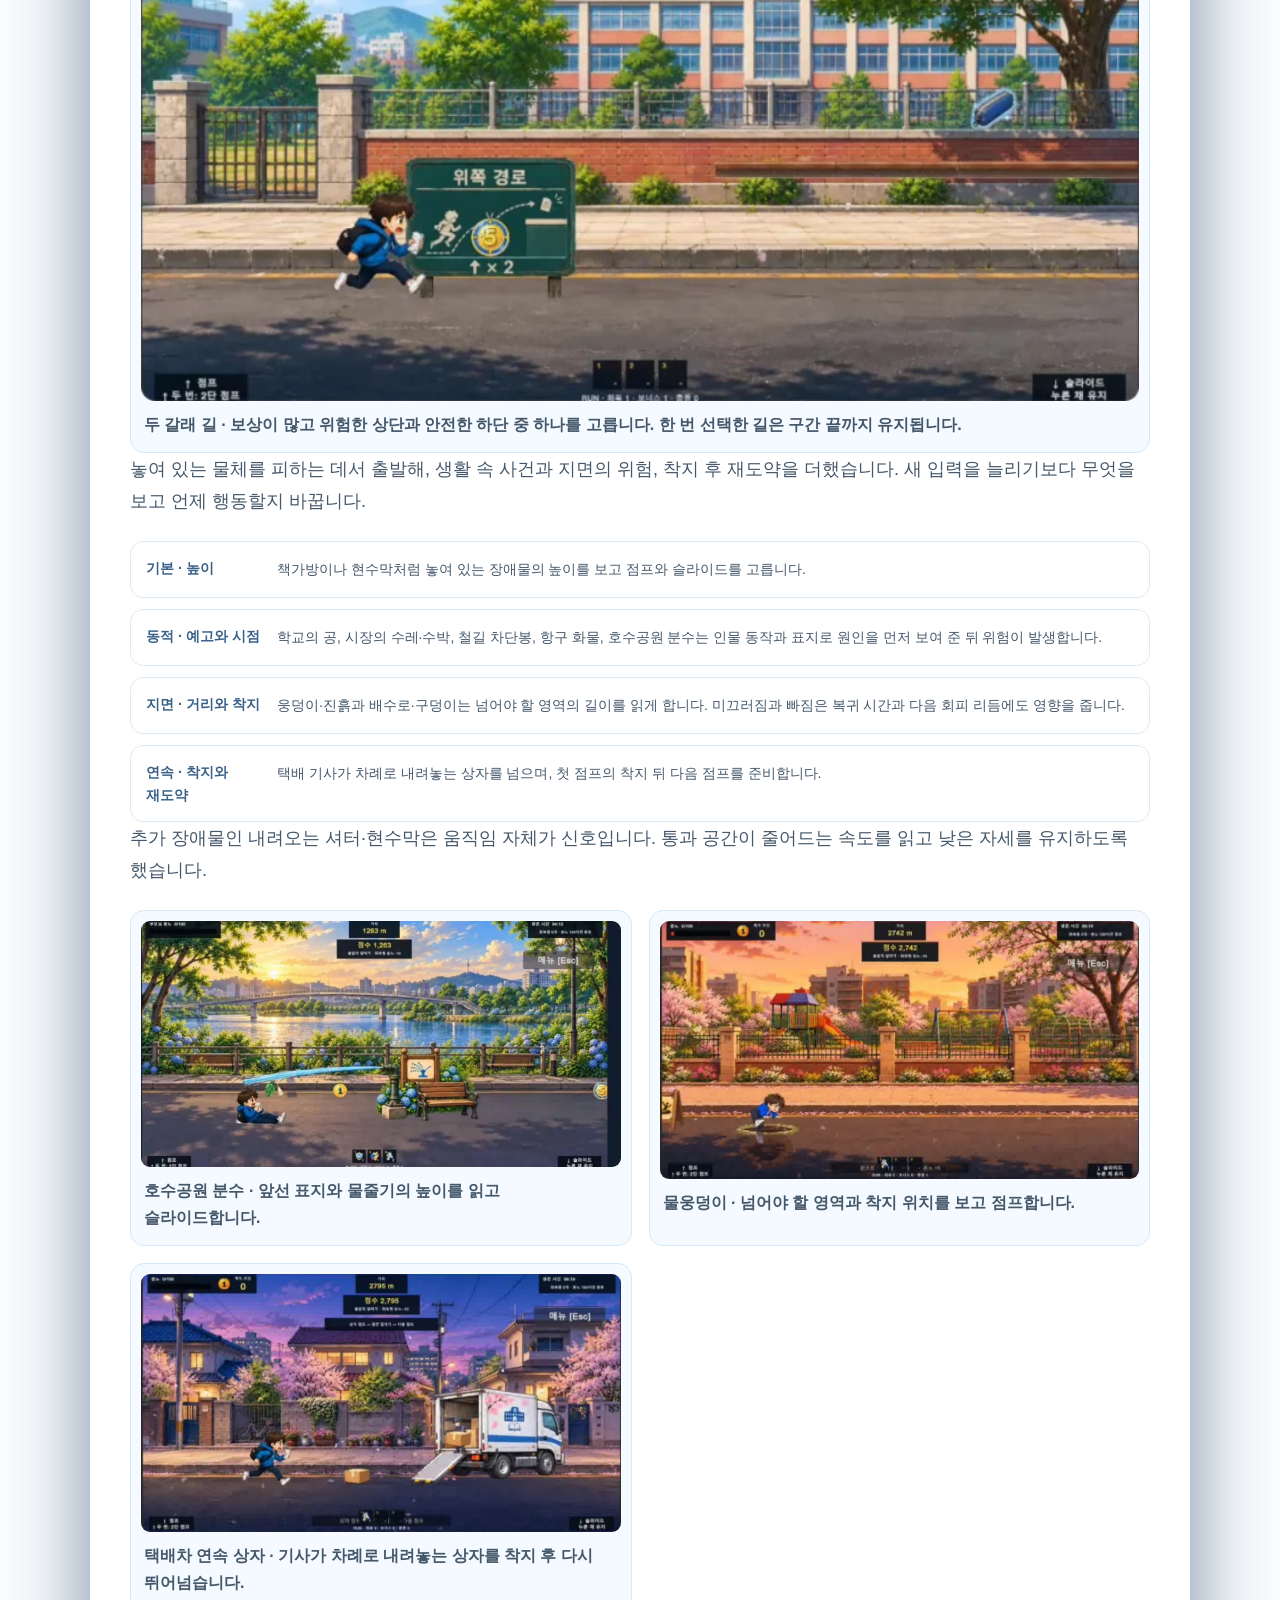
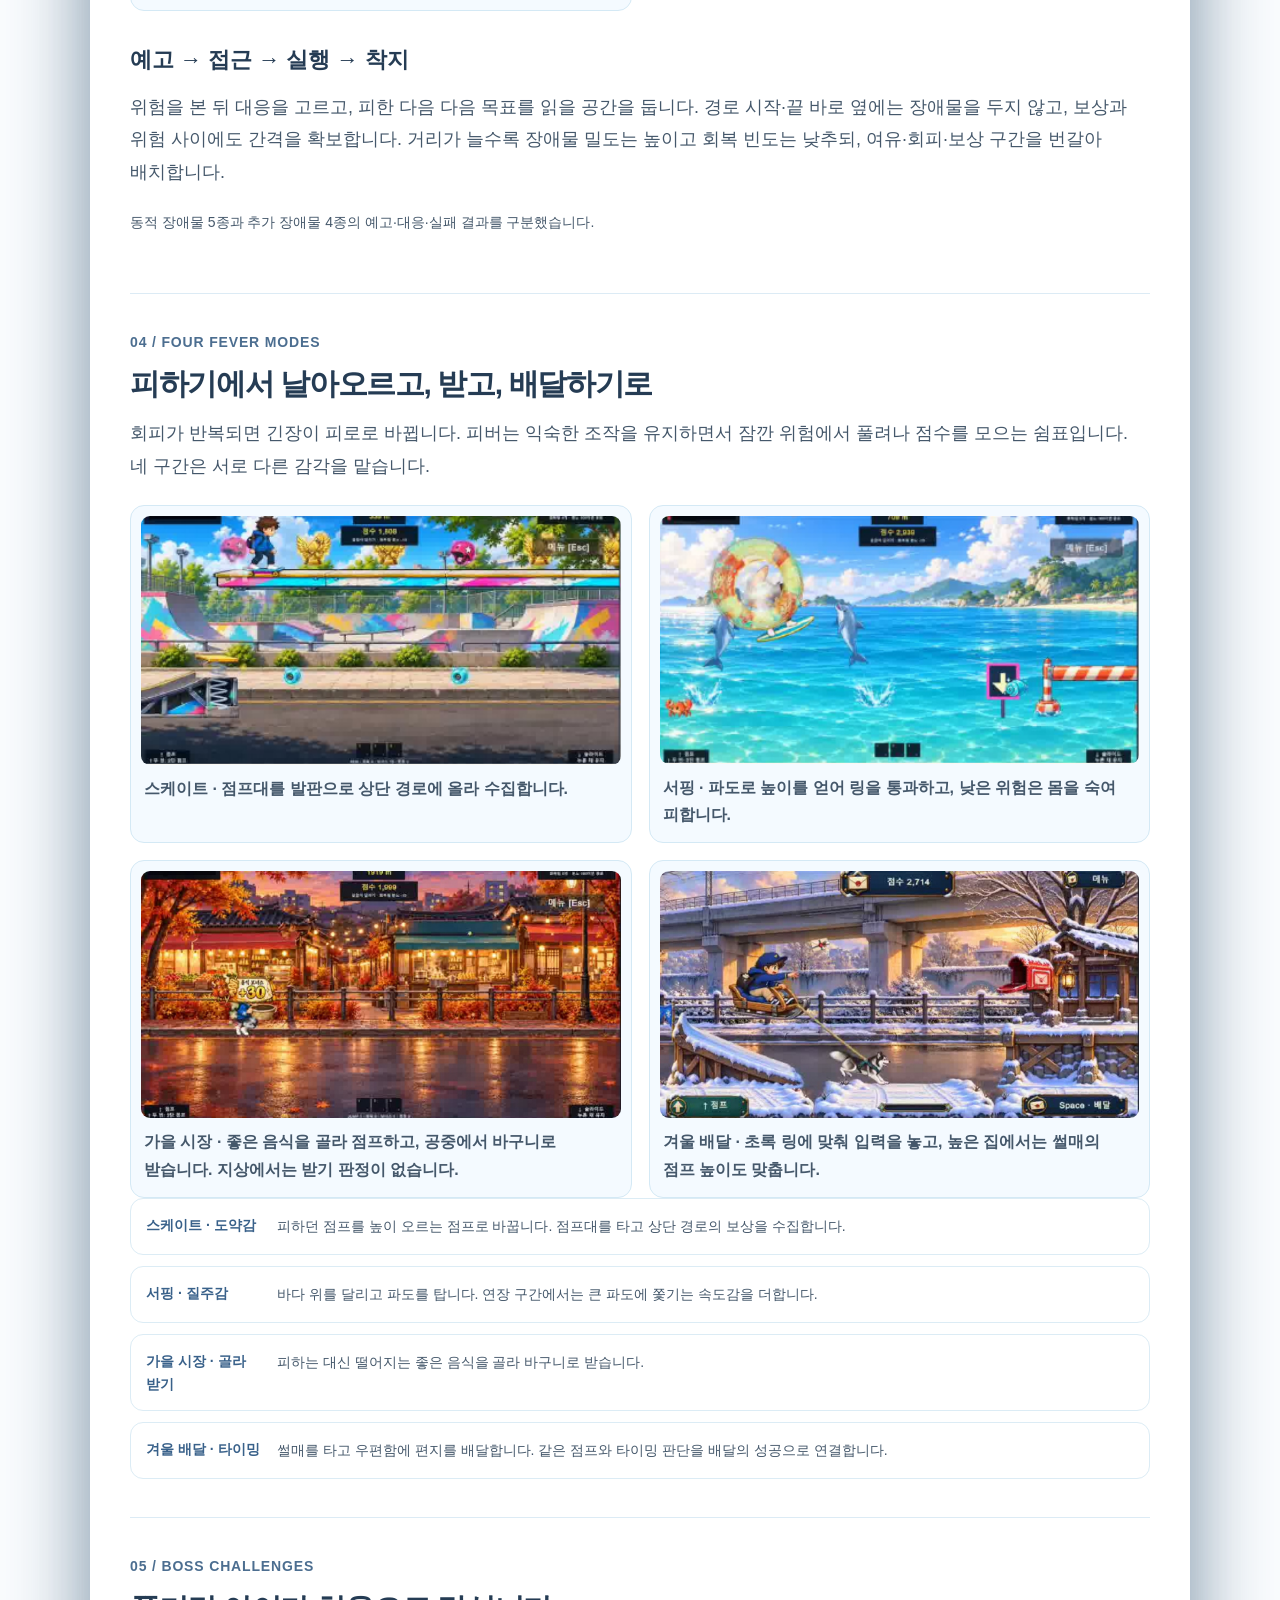
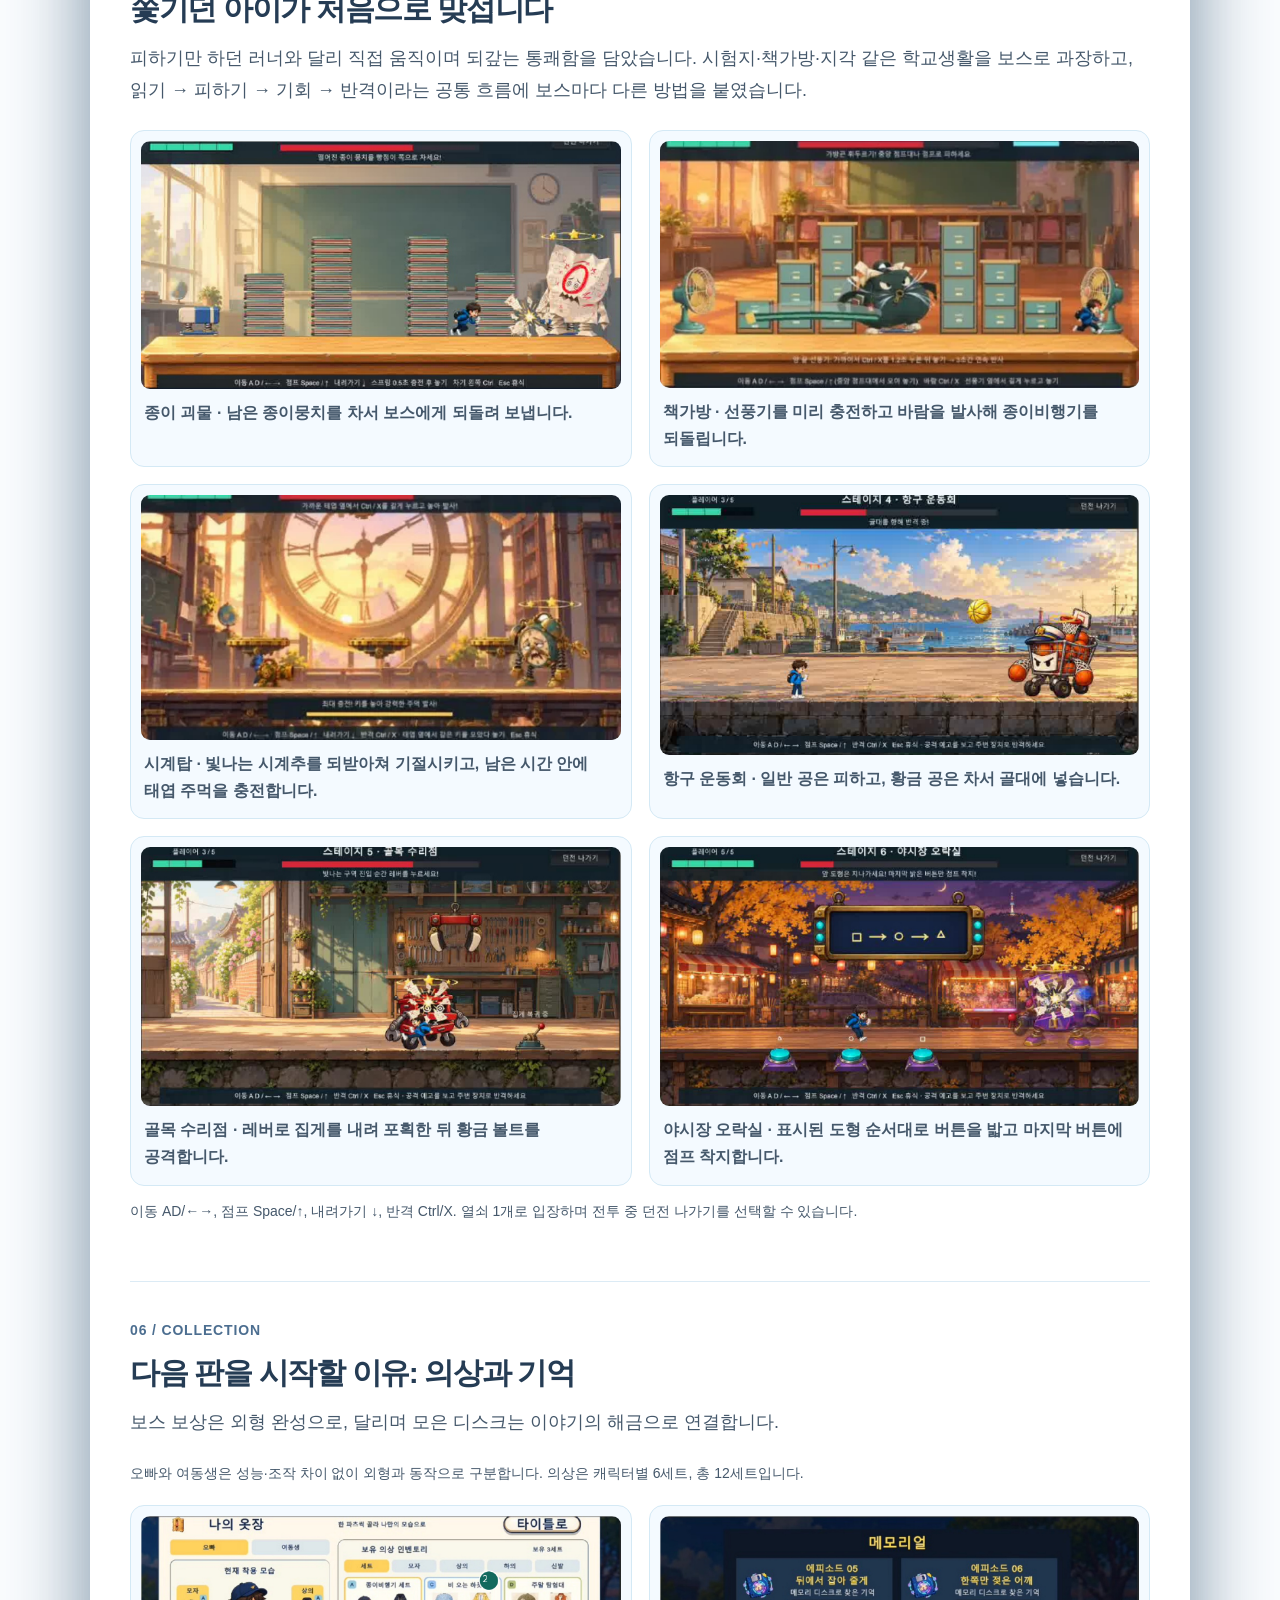
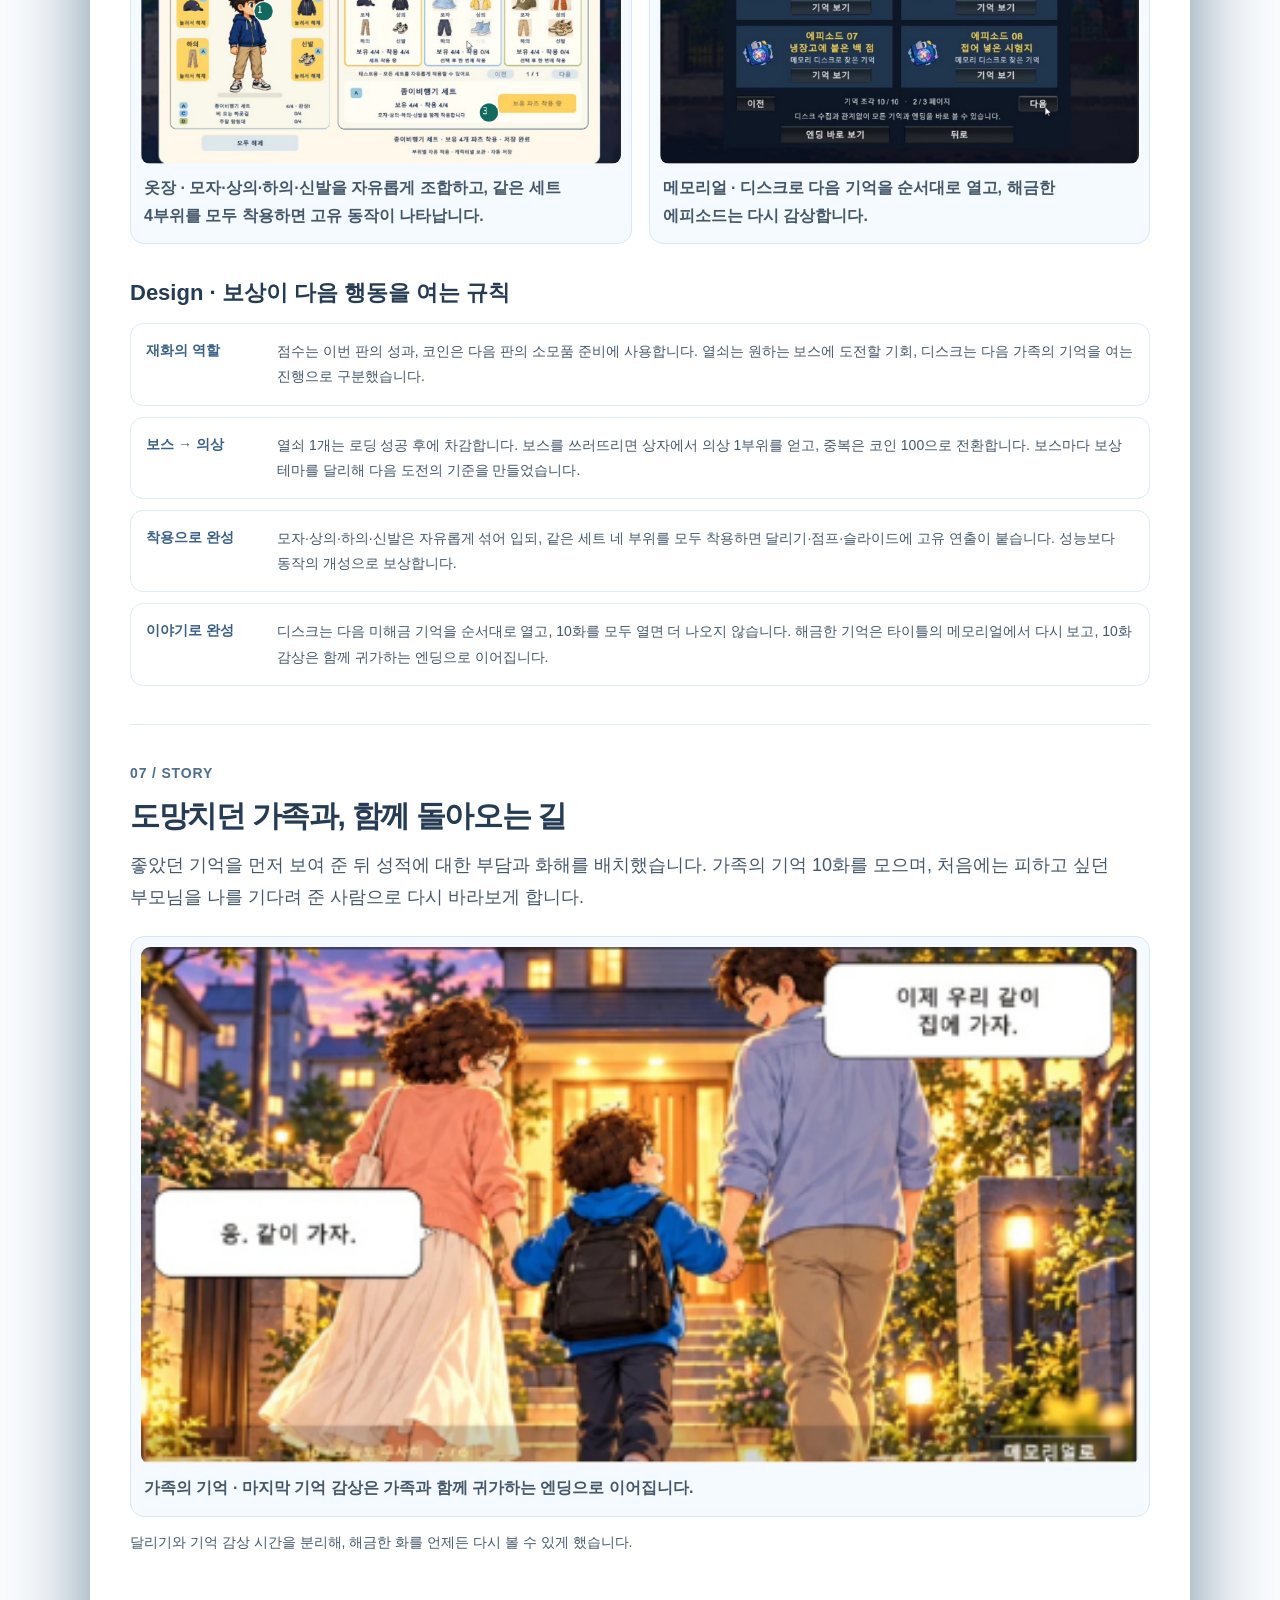
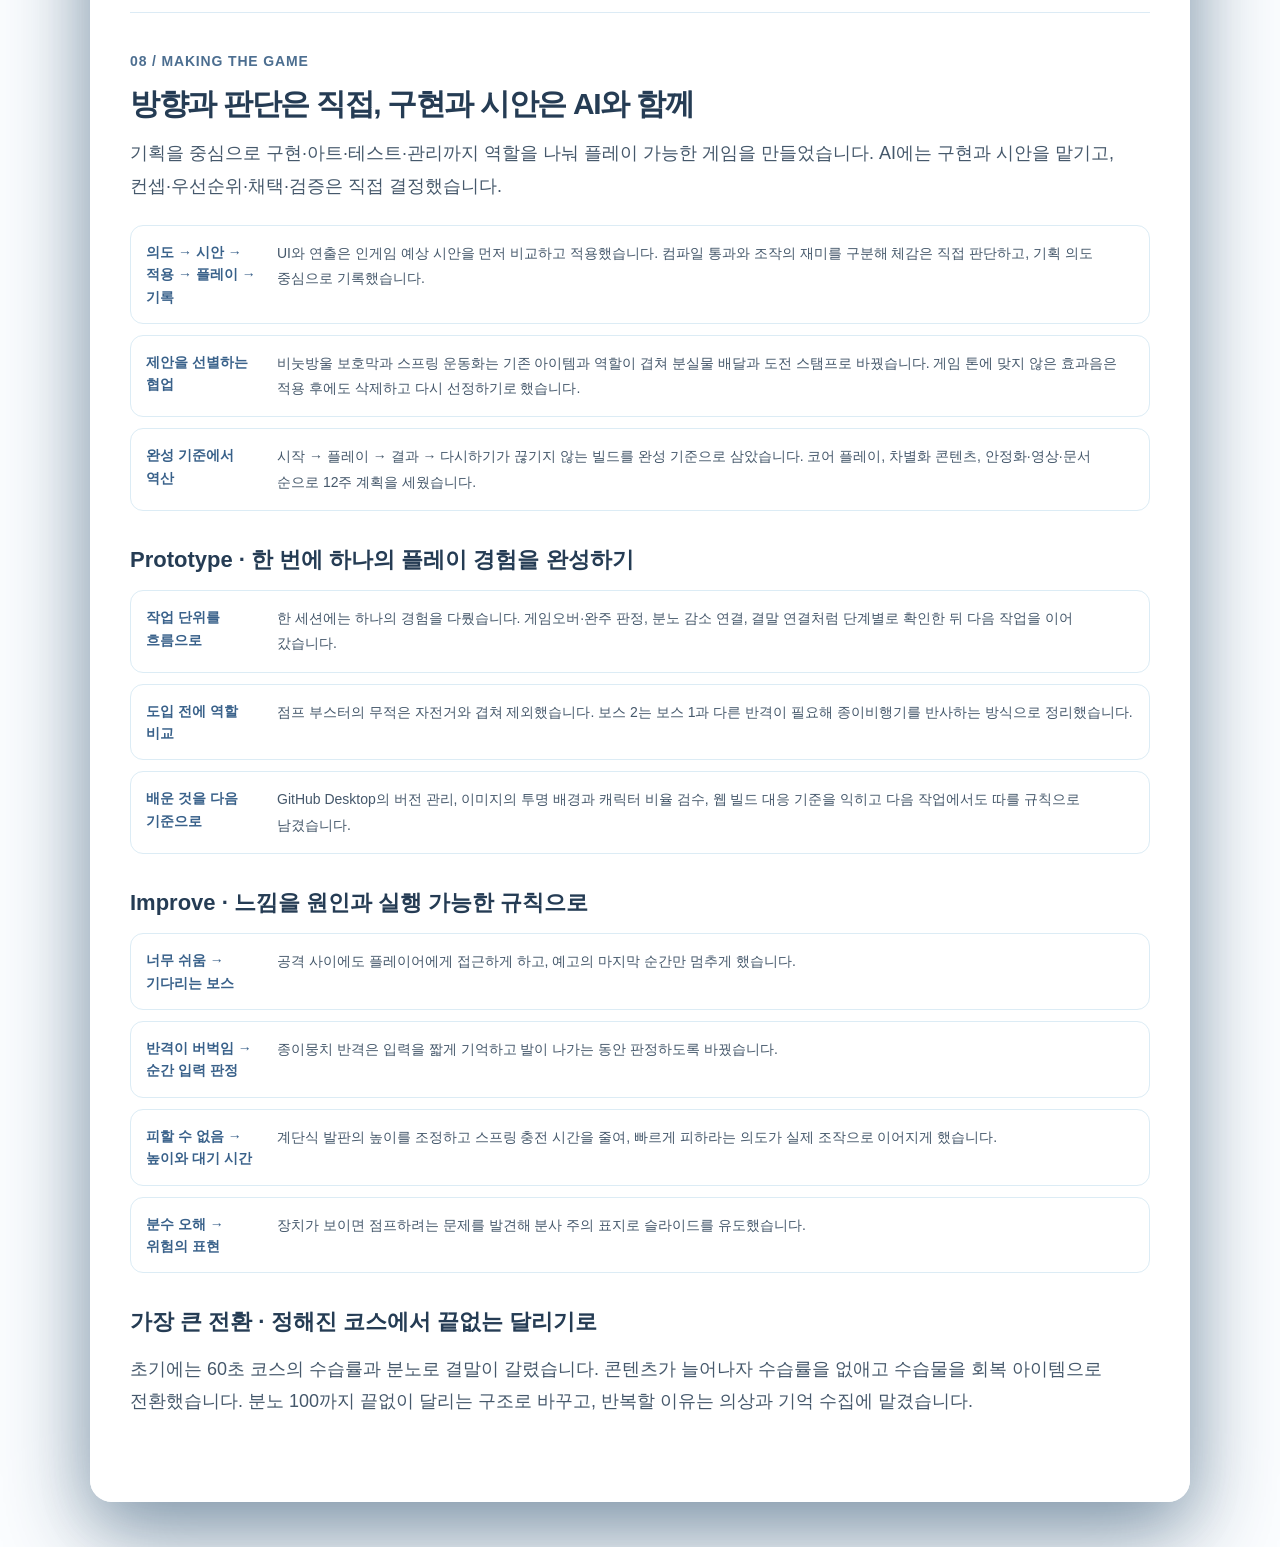
==== commit c88ae746: "Update Today Safely to the revised 51-page proposal and aligned case study" ====
--- a/today-safely.html
+++ b/today-safely.html
@@ -667,14 +667,15 @@
 <div class="runner-hero">
 <div class="runner-hero-copy">
 <div class="runner-kicker"><i></i> UNITY · 2D RUNNER · SOLO PROJECT</div>
-<h2 id="runner-dialog-title">오늘도 무사히<span>4종 피버·6종 보스·10화 기억으로 이어지는 귀갓길</span></h2>
+<h2 id="runner-dialog-title">오늘도 무사히<span>추격·속도·타이밍으로 풀어낸 아이의 귀갓길</span></h2>
 <p>점프·슬라이드로 위험을 피하고, 피버와 보스에 도전하는 Unity PC 러너입니다. 의상을 모으고 가족의 기억 10화를 열며, 도망치던 귀갓길을 함께 돌아오는 길로 바꿉니다.</p>
-<div class="runner-meta"><span>2026.08 — 진행 중</span><span>Unity / PC</span><span>개인 기획·개발</span><span>AI 활용</span></div><div class="runner-hero-actions"><a class="runner-video-hero-link" href="https://youtu.be/PQvyP8vdekg" target="_blank" rel="noopener noreferrer">▶ 게임 소개 영상 보기 ↗</a><a class="runner-pdf-hero-link runner-devlog-hero-link" href="https://today-safe-devlog.yejong99.chatgpt.site/" target="_blank" rel="noopener noreferrer" aria-label="오늘도 무사히 개발기록 보기 (새 탭)"><svg class="runner-note-icon" aria-hidden="true" viewBox="0 0 24 24" fill="none" stroke="currentColor" stroke-width="1.8" stroke-linecap="round" stroke-linejoin="round"><rect x="5" y="3" width="15" height="18" rx="2"/><path d="M3 7h4M3 12h4M3 17h4M10 8h6M10 12h6M10 16h4"/></svg> 개발기록 보기 ↗</a><a class="runner-pdf-hero-link" href="오늘도무사히_기획포트폴리오(서예종).pdf?v=20261111-72p" target="_blank" rel="noopener noreferrer">기획서 PDF 보기 ↗</a></div>
+<div class="runner-meta"><span>2026.08 — 진행 중</span><span>Unity / PC</span><span>개인 기획·개발</span><span>AI 활용</span></div><div class="runner-hero-actions"><a class="runner-video-hero-link" href="https://youtu.be/PQvyP8vdekg" target="_blank" rel="noopener noreferrer">▶ 게임 소개 영상 보기 ↗</a><a class="runner-pdf-hero-link runner-devlog-hero-link" href="https://today-safe-devlog.yejong99.chatgpt.site/" target="_blank" rel="noopener noreferrer" aria-label="오늘도 무사히 개발기록 보기 (새 탭)"><svg class="runner-note-icon" aria-hidden="true" viewBox="0 0 24 24" fill="none" stroke="currentColor" stroke-width="1.8" stroke-linecap="round" stroke-linejoin="round"><rect x="5" y="3" width="15" height="18" rx="2"/><path d="M3 7h4M3 12h4M3 17h4M10 8h6M10 12h6M10 16h4"/></svg> 개발기록 보기 ↗</a><a class="runner-pdf-hero-link" href="오늘도무사히_기획포트폴리오(서예종).pdf?v=20261113-51p" target="_blank" rel="noopener noreferrer">기획서 PDF 보기 ↗</a></div>
 </div>
 <div class="runner-hero-image"><img alt="오늘도 무사히 프로젝트 타이틀 로고" src="[data-uri]" /><span class="runner-image-label">프로젝트 타이틀 로고</span></div>
 </div>
 <div class="runner-body">
-<section class="runner-section" id="runner-overview"><div class="runner-eyebrow">01 / CORE PLAY</div><h3>점프와 슬라이드로 선택하는 귀갓길</h3><p class="runner-lead">자동으로 달리는 동안 장애물의 높이와 예고 동작, 보상 위치를 읽습니다. 점프·2단 점프·슬라이드로 피하고, 다음 착지 지점을 고릅니다.</p><div class="runner-gallery runner-gallery-wide"><figure><img src="assets/today-safely/run.webp" alt="기본 달리기 · 낮은 장애물은 점프로, 상단 위험은 슬라이드로 대응합니다." loading="lazy" width="746" height="386"/><figcaption>기본 달리기 · 낮은 장애물은 점프로, 상단 위험은 슬라이드로 대응합니다.</figcaption></figure></div><dl class="runner-facts"><div class="runner-fact"><dt>장르</dt><dd>2D 횡스크롤 러너</dd></div><div class="runner-fact"><dt>플랫폼·엔진</dt><dd>PC · Unity</dd></div><div class="runner-fact"><dt>제작 형태</dt><dd>1인 기획·제작 / AI 보조</dd></div><div class="runner-fact"><dt>콘텐츠</dt><dd>피버 4종 · 보스 6종 · 기억 10화</dd></div></dl><div class="runner-gallery"><figure><img src="assets/today-safely/route-choice.webp" alt="경로 선택 · 진입 표지판을 읽고, 보상이 많은 상단과 안전한 하단 중 하나를 고릅니다." loading="lazy" width="820" height="418"/><figcaption>경로 선택 · 진입 표지판을 읽고, 보상이 많은 상단과 안전한 하단 중 하나를 고릅니다.</figcaption></figure><div class="runner-panel"><strong>선택이 의미 있게 남도록</strong><p>입구 구간에서 점프해야 위층으로 올라갈 수 있고, 선택한 경로는 구간 끝까지 유지합니다. 아래를 고른 뒤 중간에 올라가지 못하게 제한했습니다. 점프 부스터의 도약은 이 제한보다 우선합니다.</p></div></div><p class="runner-source-note">기획서 p. 17–19 · 충돌로 분노가 오르면 엄마와 아빠가 차례로 추격에 합류합니다. 분노 100에서는 티켓으로 계속할지 선택합니다.</p><h4 class="runner-subheading">일반 달리기에도 짧은 목표를</h4><p class="runner-lead">분실물을 주인에게 돌려주거나, 도전 스탬프를 얻어 장애물 3개를 연속 회피합니다. 단순히 오래 버티는 것 외에 짧은 성취를 넣었습니다.</p><div class="runner-gallery"><figure><img src="assets/today-safely/stamp-start.webp" alt="도전 시작 · 점수판 아래 진행 UI와 장애물 표시로 회피 과제를 안내합니다." loading="lazy" width="538" height="288"/><figcaption>도전 시작 · 점수판 아래 진행 UI와 장애물 표시로 회피 과제를 안내합니다.</figcaption></figure><figure><img src="assets/today-safely/stamp-complete.webp" alt="도전 완료 · 3/3 달성 시 +250점을 즉시 보여 줍니다." loading="lazy" width="538" height="288"/><figcaption>도전 완료 · 3/3 달성 시 +250점을 즉시 보여 줍니다.</figcaption></figure></div><p class="runner-source-note">기획서 p. 21 · 스탬프를 단순 수집품으로 오해하지 않도록 과제와 진행 상황을 표시했습니다.</p><h4 class="runner-subheading">준비와 재개도 선택으로</h4><div class="runner-feature-rows"><div class="runner-feature-row"><b>수동 슬롯 3칸</b><p>보호 스티커·코인 자석·점프 부스터를 직접 사용합니다. 같은 아이템의 중복 장착은 막고, 점프 부스터는 실제로 도약할 때만 소모합니다.</p></div><div class="runner-feature-row"><b>자동 연장</b><p>피버 배터리는 피버에 진입할 때 1개를 자동으로 소모해 해당 피버의 전용 연장 구간을 엽니다.</p></div><div class="runner-feature-row"><b>확인 후 재개</b><p>분노 100에서 다시 달리기 티켓 사용 여부를 묻습니다. ‘예’를 고르면 1개를 차감하고 분노 0·3초 보호로 재개하며, 사용하지 않으면 결과를 정산합니다.</p></div></div><p class="runner-source-note">기획서 p. 13, 22–25</p></section><section class="runner-section" id="runner-role"><div class="runner-eyebrow">02 / MY ROLE</div><h3>읽는 정보와 성공 조건을 설계했습니다</h3><p class="runner-lead">시스템·레벨·보상과 화면 흐름을 기획하고, 코드·이미지 제작에는 AI를 활용했습니다. 일반 달리기와 피버는 점프·슬라이드를 중심으로 구성하고, 보스전은 직접 이동하며 반격 기회를 만드는 전투로 구분했습니다.</p><div class="runner-grid"><div class="runner-panel"><strong>감정 → 규칙</strong><p>시험지를 숨긴 조급함은 자동 전진과 분노·추격으로, 익숙한 귀갓길은 장소별 생활 장애물로 옮겼습니다.</p></div><div class="runner-panel"><strong>반복 → 장기 목표</strong><p>한 판의 점수와 별개로 의상과 가족의 기억을 쌓습니다. 피하고 싶던 부모님을 나를 기다려 준 가족으로 다시 보게 하는 흐름입니다.</p></div><div class="runner-panel"><strong>내 판단 → AI 구현 → 확인</strong><p>방향·규칙·수치와 채택 여부는 직접 결정하고, AI는 코드와 에셋 제작을 보조했습니다. 컴파일 검사와 직접 플레이 확인을 구분했습니다.</p></div></div><p class="runner-source-note">기획서 p. 6–7, 69–70</p><div id="runner-discover" class="runner-process-detail"><h4 class="runner-subheading">Discover · 어떤 경험을 만들고 싶었나</h4><div class="runner-feature-rows"><div class="runner-feature-row"><b>세 가지 핵심 재미</b><p>장애물을 읽고 피하는 순간 판단, 구간마다 달라지는 성공 조건, 여러 판에 걸쳐 완성하는 수집을 핵심 재미로 정했습니다.</p></div><div class="runner-feature-row"><b>감정을 행동으로</b><p>시험지를 숨겨 조급한 마음은 자동 전진과 실수할수록 오르는 분노로 표현했습니다. 뒤에서 쫓던 부모님은 기억을 모으며 나를 기다려 준 가족으로 다시 보이게 했습니다.</p></div><div class="runner-feature-row"><b>판단을 넓히기</b><p>장애물은 높이·예고·지면의 길이·연속 회피 리듬을 읽게 합니다. 피버는 도약·선별 수집·배달 타이밍으로 목표를 바꾸고, 보스전은 직접 이동하며 반격 기회를 만들게 합니다.</p></div></div><p class="runner-source-note">기획서 p. 6–9, 27, 43, 50–51</p></div></section><section class="runner-section" id="runner-obstacles"><div class="runner-eyebrow">03 / OBSTACLE DESIGN</div><h3>같은 두 키 안에서, 읽어야 할 정보를 바꿉니다</h3><p class="runner-lead">놓여 있는 물체를 피하는 데서 출발해, 생활 속 사건과 지면의 위험, 착지 후 재도약을 더했습니다. 새 입력을 늘리기보다 무엇을 보고 언제 행동할지 바꿉니다.</p><div class="runner-feature-rows"><div class="runner-feature-row"><b>기본 · 높이</b><p>책가방이나 현수막처럼 놓여 있는 장애물의 높이를 보고 점프와 슬라이드를 고릅니다.</p></div><div class="runner-feature-row"><b>동적 · 예고와 시점</b><p>학교의 공, 시장의 수레·수박, 철길 차단봉, 항구 화물, 호수공원 분수는 인물 동작과 표지로 원인을 먼저 보여 준 뒤 위험이 발생합니다.</p></div><div class="runner-feature-row"><b>지면 · 거리와 착지</b><p>웅덩이·진흙과 배수로·구덩이는 넘어야 할 영역의 길이를 읽게 합니다. 미끄러짐과 빠짐은 복귀 시간과 다음 회피 리듬에도 영향을 줍니다.</p></div><div class="runner-feature-row"><b>연속 · 착지와 재도약</b><p>택배 기사가 차례로 내려놓는 상자를 넘으며, 첫 점프의 착지 뒤 다음 점프를 준비합니다.</p></div></div><p class="runner-lead">추가 장애물인 내려오는 셔터·현수막은 움직임 자체가 신호입니다. 통과 공간이 줄어드는 속도를 읽고 낮은 자세를 유지하도록 했습니다.</p><div class="runner-gallery"><figure><img src="assets/today-safely/fountain.webp" alt="호수공원 분수 · 앞선 표지와 물줄기의 높이를 읽고 슬라이드합니다." loading="lazy" width="653" height="335"/><figcaption>호수공원 분수 · 앞선 표지와 물줄기의 높이를 읽고 슬라이드합니다.</figcaption></figure><figure><img src="assets/today-safely/puddle.webp" alt="물웅덩이 · 넘어야 할 영역과 착지 위치를 보고 점프합니다." loading="lazy" width="1075" height="578"/><figcaption>물웅덩이 · 넘어야 할 영역과 착지 위치를 보고 점프합니다.</figcaption></figure><figure><img src="assets/today-safely/parcel.webp" alt="택배차 연속 상자 · 기사가 차례로 내려놓는 상자를 착지 후 다시 뛰어넘습니다." loading="lazy" width="1075" height="578"/><figcaption>택배차 연속 상자 · 기사가 차례로 내려놓는 상자를 착지 후 다시 뛰어넘습니다.</figcaption></figure></div><h4 class="runner-subheading">예고 → 접근 → 실행 → 착지</h4><p class="runner-lead">위험을 본 뒤 대응을 고르고, 피한 다음 다음 목표를 읽을 공간을 둡니다. 경로 시작·끝 바로 옆에는 장애물을 두지 않고, 보상과 위험 사이에도 간격을 확보합니다. 거리가 늘수록 장애물 밀도는 높이고 회복 빈도는 낮추되, 여유·회피·보상 구간을 번갈아 배치합니다.</p><p class="runner-source-note">기획서 p. 27–41 · 동적 장애물 5종과 추가 장애물 4종의 예고·대응·실패 결과를 구분했습니다.</p></section><section class="runner-section" id="runner-systems"><div class="runner-eyebrow">04 / FOUR FEVER MODES</div><h3>네 가지 피버, 네 가지 성공 조건</h3><p class="runner-lead">도약 높이, 회피 자세, 수집 대상, 배달 타이밍을 바꾸어 달리기의 리듬을 전환합니다.</p><div class="runner-gallery"><figure><img src="assets/today-safely/skate.webp" alt="스케이트 · 점프대를 발판으로 상단 경로에 올라 수집합니다." loading="lazy" width="417" height="216"/><figcaption>스케이트 · 점프대를 발판으로 상단 경로에 올라 수집합니다.</figcaption></figure><figure><img src="assets/today-safely/surf.webp" alt="서핑 · 파도로 높이를 얻어 링을 통과하고, 낮은 위험은 몸을 숙여 피합니다." loading="lazy" width="416" height="215"/><figcaption>서핑 · 파도로 높이를 얻어 링을 통과하고, 낮은 위험은 몸을 숙여 피합니다.</figcaption></figure><figure><img src="assets/today-safely/market.webp" alt="가을 시장 · 좋은 음식을 골라 점프하고, 공중에서 바구니로 받습니다. 지상에서는 받기 판정이 없습니다." loading="lazy" width="627" height="323"/><figcaption>가을 시장 · 좋은 음식을 골라 점프하고, 공중에서 바구니로 받습니다. 지상에서는 받기 판정이 없습니다.</figcaption></figure><figure><img src="assets/today-safely/delivery.webp" alt="겨울 배달 · 초록 링에 맞춰 입력을 놓고, 높은 집에서는 썰매의 점프 높이도 맞춥니다." loading="lazy" width="627" height="323"/><figcaption>겨울 배달 · 초록 링에 맞춰 입력을 놓고, 높은 집에서는 썰매의 점프 높이도 맞춥니다.</figcaption></figure></div><h4 class="runner-subheading">피버 연장은 추가 과제로</h4><p class="runner-lead">배터리로 열린 연장 구간에서는 스케이트의 가속 보너스 수집, 서핑의 뒤따르는 파도, 가을 시장의 고득점 음식 받기, 겨울의 추가 배달을 수행합니다. 피버가 끝나면 일반 달리기로 돌아옵니다.</p><p class="runner-source-note">기획서 p. 43–48</p><div id="runner-prototype" class="runner-process-detail"><h4 class="runner-subheading">Prototype · 겨울 배달에서 확인한 판단의 순서</h4><div class="runner-feature-rows"><div class="runner-feature-row"><b>먼저 타이밍</b><p>지상 우편함 두 곳에서 초록 링에 맞춰 Space 입력을 놓습니다. 한 곳당 100점을 주어, 우선 ‘언제 놓아야 하는가’를 익히게 했습니다.</p></div><div class="runner-feature-row"><b>그다음 높이</b><p>높은 집에서는 점프 표지판과 점프대를 거쳐 썰매 높이까지 맞춰야 합니다. 타이밍에 도약 판단을 더한 과제에 150점을 배치했습니다. 연장에는 150점짜리 추가 배달 두 곳을 둡니다.</p></div><div class="runner-feature-row"><b>입력 간섭 방지</b><p>점프 표지판을 지상 집에서 충분히 떨어뜨려 ‘놓기’와 ‘점프’ 입력이 겹치지 않도록 배치했습니다. 겨울 배달 화면에서 링·표지판·높은 집의 관계를 확인할 수 있습니다.</p></div><div class="runner-feature-row"><b>확인 방식</b><p>테스트 메뉴로 특정 피버·보스·메모리얼에 바로 이동해 확인했습니다. 규칙 구현과 컴파일 확인은 AI의 도움을 받고, 조작 감각과 연출의 채택·수정은 직접 플레이하며 판단했습니다.</p></div></div><p class="runner-source-note">기획서 p. 47–48, 69–70</p></div></section><section class="runner-section" id="runner-content"><div class="runner-eyebrow">05 / BOSS CHALLENGES</div><h3>회피 다음에, 서로 다른 반격 기회를 만듭니다</h3><p class="runner-lead">보스 던전에서는 러너와 달리 좌우로 직접 이동합니다. 체력 5칸 안에서 공격을 읽고 피한 뒤, 장치와 발판을 활용해 보스마다 다른 반격 기회를 만듭니다.</p><div class="runner-gallery"><figure><img src="assets/today-safely/paper.webp" alt="종이 괴물 · 남은 종이뭉치를 차서 보스에게 되돌려 보냅니다." loading="lazy" width="627" height="324"/><figcaption>종이 괴물 · 남은 종이뭉치를 차서 보스에게 되돌려 보냅니다.</figcaption></figure><figure><img src="assets/today-safely/bag.webp" alt="책가방 · 선풍기를 미리 충전하고 바람을 발사해 종이비행기를 되돌립니다." loading="lazy" width="520" height="268"/><figcaption>책가방 · 선풍기를 미리 충전하고 바람을 발사해 종이비행기를 되돌립니다.</figcaption></figure><figure><img src="assets/today-safely/clock.webp" alt="시계탑 · 빛나는 시계추를 되받아쳐 기절시키고, 남은 시간 안에 태엽 주먹을 충전합니다." loading="lazy" width="520" height="265"/><figcaption>시계탑 · 빛나는 시계추를 되받아쳐 기절시키고, 남은 시간 안에 태엽 주먹을 충전합니다.</figcaption></figure><figure><img src="assets/today-safely/harbor.webp" alt="항구 운동회 · 일반 공은 피하고, 황금 공은 차서 골대에 넣습니다." loading="lazy" width="627" height="339"/><figcaption>항구 운동회 · 일반 공은 피하고, 황금 공은 차서 골대에 넣습니다.</figcaption></figure><figure><img src="assets/today-safely/repair.webp" alt="골목 수리점 · 레버로 집게를 내려 포획한 뒤 황금 볼트를 공격합니다." loading="lazy" width="627" height="339"/><figcaption>골목 수리점 · 레버로 집게를 내려 포획한 뒤 황금 볼트를 공격합니다.</figcaption></figure><figure><img src="assets/today-safely/arcade.webp" alt="야시장 오락실 · 표시된 도형 순서대로 버튼을 밟고 마지막 버튼에 점프 착지합니다." loading="lazy" width="627" height="339"/><figcaption>야시장 오락실 · 표시된 도형 순서대로 버튼을 밟고 마지막 버튼에 점프 착지합니다.</figcaption></figure></div><p class="runner-source-note">기획서 p. 50–58 · 이동 AD/←→, 점프 Space/↑, 내려가기 ↓, 반격 Ctrl/X. 열쇠 1개로 입장하며 전투 중 던전 나가기를 선택할 수 있습니다.</p></section><section class="runner-section" id="runner-process"><div class="runner-eyebrow">06 / COLLECTION</div><h3>다음 판을 시작할 이유: 의상과 기억</h3><p class="runner-lead">보스 보상은 외형 완성으로, 달리며 모은 디스크는 이야기의 해금으로 연결합니다.</p><div class="runner-flow"><div><b>준비</b><small>상점 · 수동 슬롯 3칸</small></div><div><b>달리기</b><small>회피 · 피버 · 수집</small></div><div><b>결과</b><small>분노 100 → 티켓 선택<br/>미사용 시 보상 정산</small></div><div><b>수집</b><small>열쇠 → 보스 → 의상<br/>디스크 → 다음 기억</small></div><div><b>다음 판</b><small>기록 · 세트 · 이야기</small></div></div><p class="runner-source-note">기획서 p. 11–14, 58, 60–65 · 오빠와 여동생은 성능·조작 차이 없이 외형과 동작으로 구분합니다. 의상은 캐릭터별 6세트, 총 12세트입니다.</p><div class="runner-gallery"><figure><img src="assets/today-safely/wardrobe.webp" alt="옷장 · 모자·상의·하의·신발을 자유롭게 조합하고, 같은 세트 4부위를 모두 착용하면 고유 동작이 나타납니다." loading="lazy" width="746" height="386"/><figcaption>옷장 · 모자·상의·하의·신발을 자유롭게 조합하고, 같은 세트 4부위를 모두 착용하면 고유 동작이 나타납니다.</figcaption></figure><figure><img src="assets/today-safely/memorial.webp" alt="메모리얼 · 디스크로 다음 기억을 순서대로 열고, 해금한 에피소드는 다시 감상합니다." loading="lazy" width="746" height="386"/><figcaption>메모리얼 · 디스크로 다음 기억을 순서대로 열고, 해금한 에피소드는 다시 감상합니다.</figcaption></figure></div><div id="runner-design" class="runner-process-detail"><h4 class="runner-subheading">Design · 보상이 다음 행동을 여는 규칙</h4><div class="runner-feature-rows"><div class="runner-feature-row"><b>재화의 역할</b><p>점수는 이번 판의 성과, 코인은 다음 판의 소모품 준비에 사용합니다. 열쇠는 원하는 보스에 도전할 기회, 디스크는 다음 가족의 기억을 여는 진행으로 구분했습니다.</p></div><div class="runner-feature-row"><b>보스 → 의상</b><p>열쇠 1개는 로딩 성공 후에 차감합니다. 보스를 쓰러뜨리면 상자에서 의상 1부위를 얻고, 중복은 코인 100으로 전환합니다. 보스마다 보상 테마를 달리해 다음 도전의 기준을 만들었습니다.</p></div><div class="runner-feature-row"><b>착용으로 완성</b><p>모자·상의·하의·신발은 자유롭게 섞어 입되, 같은 세트 네 부위를 모두 착용하면 달리기·점프·슬라이드에 고유 연출이 붙습니다. 성능보다 동작의 개성으로 보상합니다.</p></div><div class="runner-feature-row"><b>이야기로 완성</b><p>디스크는 다음 미해금 기억을 순서대로 열고, 10화를 모두 열면 더 나오지 않습니다. 해금한 기억은 타이틀의 메모리얼에서 다시 보고, 10화 감상은 함께 귀가하는 엔딩으로 이어집니다.</p></div></div><p class="runner-source-note">기획서 p. 14, 58, 60–65</p></div></section><section class="runner-section" id="runner-review"><div class="runner-eyebrow">07 / STORY</div><h3>도망치던 가족과, 함께 돌아오는 길</h3><p class="runner-lead">좋았던 기억을 먼저 보여 준 뒤 성적에 대한 부담과 화해를 배치했습니다. 가족의 기억 10화를 모으며, 처음에는 피하고 싶던 부모님을 나를 기다려 준 사람으로 다시 바라보게 합니다.</p><div class="runner-gallery runner-gallery-wide"><figure><img src="assets/today-safely/ending.webp" alt="가족의 기억 · 마지막 기억 감상은 가족과 함께 귀가하는 엔딩으로 이어집니다." loading="lazy" width="415" height="215"/><figcaption>가족의 기억 · 마지막 기억 감상은 가족과 함께 귀가하는 엔딩으로 이어집니다.</figcaption></figure></div><p class="runner-source-note">기획서 p. 65–67 · 달리기와 기억 감상 시간을 분리해, 해금한 화를 언제든 다시 볼 수 있게 했습니다.</p></section><section class="runner-section" id="runner-iteration"><div class="runner-eyebrow">08 / ITERATION</div><h3>의도한 판단을 방해하는 부분을 다듬습니다</h3><p class="runner-lead">의도 정의 → 시안 확인 → AI 구현과 컴파일 → 직접 플레이 → 기록을 ‘경험 하나’ 단위로 반복했습니다. 구현 여부와 실제 조작에서의 적합성을 구분해 채택·수정·철회 여부를 결정합니다.</p><div id="runner-improve" class="runner-process-detail"><h4 class="runner-subheading">Improve · 입력과 안내를 의도한 행동에 맞추기</h4><div class="runner-feature-rows"><div class="runner-feature-row"><b>입력 누락 줄이기</b><p>착지 직전 점프 입력을 0.12초 동안 기억해 눌렀는데 뛰지 않는 느낌을 줄였습니다. 슬라이드의 보이는 자세와 충돌 판정도 분리했습니다.</p></div><div class="runner-feature-row"><b>선택의 의미 유지</b><p>상단 경로는 입구 구간에서만 진입하도록 제한해, 아래를 고른 뒤 중간에 위로 올라가 선택이 무의미해지지 않게 했습니다. 점프 부스터만 예외로 남겼습니다.</p></div><div class="runner-feature-row"><b>위험을 정확하게</b><p>분수 장치를 점프로 넘을 대상으로 오해하지 않도록 위험을 물줄기로 한정했습니다. ‘분사 주의’ 표지판을 앞에 두고, 물줄기의 굵기와 색을 강조해 슬라이드할 높이가 읽히게 했습니다.</p></div><div class="runner-feature-row"><b>과제를 분명하게</b><p>도전 스탬프가 단순히 먹는 아이템으로 보이지 않도록 점수판 아래 현황 UI와 장애물 위 표시를 넣었습니다. 3개 연속 회피의 진행과 성공 보상 +250점을 보여 줍니다.</p></div></div></div></section>
+<section class="runner-section" id="runner-overview"><div class="runner-eyebrow">01 / GAME & CORE FUN</div><h3>쫓기는 스릴, 질주하는 속도감, 딱 맞게 피하는 손맛</h3><p class="runner-lead">시험지를 숨긴 아이가 화난 부모님을 피해 달리는 2D 횡스크롤 러너입니다. 자동 전진 위에서 점프·2단 점프·슬라이드로 위험을 피합니다. 추억에 공감하지 않아도 즐길 수 있는 추격·속도·타이밍을 재미의 중심에 두었습니다.</p><div class="runner-gallery runner-gallery-wide"><figure><img alt="기본 달리기 · 낮은 장애물은 점프로, 상단 위험은 슬라이드로 대응합니다." height="386" loading="lazy" src="assets/today-safely/run.webp" width="746"/><figcaption>기본 달리기 · 낮은 장애물은 점프로, 상단 위험은 슬라이드로 대응합니다.</figcaption></figure></div><dl class="runner-facts"><div class="runner-fact"><dt>장르·플랫폼</dt><dd>2D 횡스크롤 러너 · PC 싱글</dd></div><div class="runner-fact"><dt>엔진·언어</dt><dd>Unity 2D · C#</dd></div><div class="runner-fact"><dt>제작 형태</dt><dd>1인 기획 · AI 협업 개발</dd></div><div class="runner-fact"><dt>콘텐츠</dt><dd>피버 4종 · 보스 6종 · 의상 12세트 · 기억 10화</dd></div></dl><div id="runner-discover" class="runner-process-detail"><h4 class="runner-subheading">Discover · 귀갓길의 걱정을 플레이의 재미로</h4><div class="runner-feature-rows"><div class="runner-feature-row"><b>쫓기는 스릴</b><p>실수할수록 부모님이 따라붙고, 회복하면 다시 멀어집니다. 혼날까 봐 서두르는 마음을 분노 게이지와 눈에 보이는 추격으로 바꿨습니다.</p></div><div class="runner-feature-row"><b>질주하는 속도감</b><p>멈춤과 후진 없는 자동 전진으로 긴장을 만들고, 무적 자전거와 피버에서는 돌파하고 쓸어 담는 해방감을 줍니다.</p></div><div class="runner-feature-row"><b>타이밍의 손맛</b><p>동네의 소동을 예고로 읽고 피합니다. 같은 입력을 높이 오르기·골라 받기·반격하기로 넓히고, 의상과 가족의 기억은 오래 즐길 이유로 쌓이게 했습니다.</p></div></div></div></section><section class="runner-section" id="runner-structure"><div class="runner-eyebrow">02 / GAME LOOP</div><h3>체력을 지키는 대신, 들킬 위기를 식힙니다</h3><p class="runner-lead">준비 → 달리기 → 결과 → 보상이 다시 준비로 돌아옵니다. 사계절 배경을 순환하며 끝없이 달리고, 피버가 끝나면 일반 달리기로 돌아옵니다.</p><div class="runner-flow"><div><b>준비</b><small>상점 · 수동 슬롯 3칸</small></div><div><b>달리기</b><small>회피 · 피버 · 수집</small></div><div><b>결과</b><small>분노 100 → 티켓 선택<br/>미사용 시 보상 정산</small></div><div><b>수집</b><small>열쇠 → 보스 → 의상<br/>디스크 → 다음 기억</small></div><div><b>다음 판</b><small>기록 · 세트 · 이야기</small></div></div><div class="runner-feature-rows"><div class="runner-feature-row"><b>왜 분노인가</b><p>내 캐릭터가 다치는 대신 부모님의 화가 쌓입니다. 도망치는 이유가 실패 조건과 연결되고, 죽음 대신 붙잡혀 혼나는 결말로 다시 도전할 부담을 낮춥니다.</p></div><div class="runner-feature-row"><b>차오르고 식히기</b><p>충돌하면 분노가 20 오르고 점수가 30 줄어듭니다. 시원한 간식과 음료는 분노를 10 낮춥니다. 분노 60에는 엄마, 80에는 아빠가 합류하며 기준 아래로 식히면 다시 사라집니다.</p></div><div class="runner-feature-row"><b>실패 순간의 선택</b><p>분노 100에서 티켓 사용 여부를 묻습니다. 사용을 확인하면 1개를 차감하고 분노 0·3초 보호로 재개합니다. 사용하지 않으면 결과와 보상을 정산합니다.</p></div><div class="runner-feature-row"><b>다음 판의 준비</b><p>보호 스티커·코인 자석·점프 부스터는 수동 슬롯 3칸에 장착합니다. 피버 배터리는 진입 시 자동으로 연장 구간을 열고, 티켓은 확인 후 사용하도록 역할을 나눴습니다.</p></div></div></section><section class="runner-section" id="runner-obstacles"><div class="runner-eyebrow">03 / OBSTACLE DESIGN</div><h3>같은 두 키 안에서, 읽어야 할 정보를 바꿉니다</h3><div class="runner-gallery runner-gallery-wide"><figure><img src="assets/today-safely/route-choice.webp" alt="위험과 보상이 다른 상단과 하단 경로" loading="lazy"/><figcaption>두 갈래 길 · 보상이 많고 위험한 상단과 안전한 하단 중 하나를 고릅니다. 한 번 선택한 길은 구간 끝까지 유지됩니다.</figcaption></figure></div><p class="runner-lead">놓여 있는 물체를 피하는 데서 출발해, 생활 속 사건과 지면의 위험, 착지 후 재도약을 더했습니다. 새 입력을 늘리기보다 무엇을 보고 언제 행동할지 바꿉니다.</p><div class="runner-feature-rows"><div class="runner-feature-row"><b>기본 · 높이</b><p>책가방이나 현수막처럼 놓여 있는 장애물의 높이를 보고 점프와 슬라이드를 고릅니다.</p></div><div class="runner-feature-row"><b>동적 · 예고와 시점</b><p>학교의 공, 시장의 수레·수박, 철길 차단봉, 항구 화물, 호수공원 분수는 인물 동작과 표지로 원인을 먼저 보여 준 뒤 위험이 발생합니다.</p></div><div class="runner-feature-row"><b>지면 · 거리와 착지</b><p>웅덩이·진흙과 배수로·구덩이는 넘어야 할 영역의 길이를 읽게 합니다. 미끄러짐과 빠짐은 복귀 시간과 다음 회피 리듬에도 영향을 줍니다.</p></div><div class="runner-feature-row"><b>연속 · 착지와 재도약</b><p>택배 기사가 차례로 내려놓는 상자를 넘으며, 첫 점프의 착지 뒤 다음 점프를 준비합니다.</p></div></div><p class="runner-lead">추가 장애물인 내려오는 셔터·현수막은 움직임 자체가 신호입니다. 통과 공간이 줄어드는 속도를 읽고 낮은 자세를 유지하도록 했습니다.</p><div class="runner-gallery"><figure><img alt="호수공원 분수 · 앞선 표지와 물줄기의 높이를 읽고 슬라이드합니다." height="335" loading="lazy" src="assets/today-safely/fountain.webp" width="653"/><figcaption>호수공원 분수 · 앞선 표지와 물줄기의 높이를 읽고 슬라이드합니다.</figcaption></figure><figure><img alt="물웅덩이 · 넘어야 할 영역과 착지 위치를 보고 점프합니다." height="578" loading="lazy" src="assets/today-safely/puddle.webp" width="1075"/><figcaption>물웅덩이 · 넘어야 할 영역과 착지 위치를 보고 점프합니다.</figcaption></figure><figure><img alt="택배차 연속 상자 · 기사가 차례로 내려놓는 상자를 착지 후 다시 뛰어넘습니다." height="578" loading="lazy" src="assets/today-safely/parcel.webp" width="1075"/><figcaption>택배차 연속 상자 · 기사가 차례로 내려놓는 상자를 착지 후 다시 뛰어넘습니다.</figcaption></figure></div><h4 class="runner-subheading">예고 → 접근 → 실행 → 착지</h4><p class="runner-lead">위험을 본 뒤 대응을 고르고, 피한 다음 다음 목표를 읽을 공간을 둡니다. 경로 시작·끝 바로 옆에는 장애물을 두지 않고, 보상과 위험 사이에도 간격을 확보합니다. 거리가 늘수록 장애물 밀도는 높이고 회복 빈도는 낮추되, 여유·회피·보상 구간을 번갈아 배치합니다.</p><p class="runner-source-note">동적 장애물 5종과 추가 장애물 4종의 예고·대응·실패 결과를 구분했습니다.</p></section><section class="runner-section" id="runner-systems"><div class="runner-eyebrow">04 / FOUR FEVER MODES</div><h3>피하기에서 날아오르고, 받고, 배달하기로</h3><p class="runner-lead">회피가 반복되면 긴장이 피로로 바뀝니다. 피버는 익숙한 조작을 유지하면서 잠깐 위험에서 풀려나 점수를 모으는 쉼표입니다. 네 구간은 서로 다른 감각을 맡습니다.</p><div class="runner-gallery"><figure><img alt="스케이트 · 점프대를 발판으로 상단 경로에 올라 수집합니다." height="216" loading="lazy" src="assets/today-safely/skate.webp" width="417"/><figcaption>스케이트 · 점프대를 발판으로 상단 경로에 올라 수집합니다.</figcaption></figure><figure><img alt="서핑 · 파도로 높이를 얻어 링을 통과하고, 낮은 위험은 몸을 숙여 피합니다." height="215" loading="lazy" src="assets/today-safely/surf.webp" width="416"/><figcaption>서핑 · 파도로 높이를 얻어 링을 통과하고, 낮은 위험은 몸을 숙여 피합니다.</figcaption></figure><figure><img alt="가을 시장 · 좋은 음식을 골라 점프하고, 공중에서 바구니로 받습니다. 지상에서는 받기 판정이 없습니다." height="323" loading="lazy" src="assets/today-safely/market.webp" width="627"/><figcaption>가을 시장 · 좋은 음식을 골라 점프하고, 공중에서 바구니로 받습니다. 지상에서는 받기 판정이 없습니다.</figcaption></figure><figure><img alt="겨울 배달 · 초록 링에 맞춰 입력을 놓고, 높은 집에서는 썰매의 점프 높이도 맞춥니다." height="323" loading="lazy" src="assets/today-safely/delivery.webp" width="627"/><figcaption>겨울 배달 · 초록 링에 맞춰 입력을 놓고, 높은 집에서는 썰매의 점프 높이도 맞춥니다.</figcaption></figure></div><div class="runner-feature-rows"><div class="runner-feature-row"><b>스케이트 · 도약감</b><p>피하던 점프를 높이 오르는 점프로 바꿉니다. 점프대를 타고 상단 경로의 보상을 수집합니다.</p></div><div class="runner-feature-row"><b>서핑 · 질주감</b><p>바다 위를 달리고 파도를 탑니다. 연장 구간에서는 큰 파도에 쫓기는 속도감을 더합니다.</p></div><div class="runner-feature-row"><b>가을 시장 · 골라 받기</b><p>피하는 대신 떨어지는 좋은 음식을 골라 바구니로 받습니다.</p></div><div class="runner-feature-row"><b>겨울 배달 · 타이밍</b><p>썰매를 타고 우편함에 편지를 배달합니다. 같은 점프와 타이밍 판단을 배달의 성공으로 연결합니다.</p></div></div></section><section class="runner-section" id="runner-content"><div class="runner-eyebrow">05 / BOSS CHALLENGES</div><h3>쫓기던 아이가 처음으로 맞섭니다</h3><p class="runner-lead">피하기만 하던 러너와 달리 직접 움직이며 되갚는 통쾌함을 담았습니다. 시험지·책가방·지각 같은 학교생활을 보스로 과장하고, 읽기 → 피하기 → 기회 → 반격이라는 공통 흐름에 보스마다 다른 방법을 붙였습니다.</p><div class="runner-gallery"><figure><img alt="종이 괴물 · 남은 종이뭉치를 차서 보스에게 되돌려 보냅니다." height="324" loading="lazy" src="assets/today-safely/paper.webp" width="627"/><figcaption>종이 괴물 · 남은 종이뭉치를 차서 보스에게 되돌려 보냅니다.</figcaption></figure><figure><img alt="책가방 · 선풍기를 미리 충전하고 바람을 발사해 종이비행기를 되돌립니다." height="268" loading="lazy" src="assets/today-safely/bag.webp" width="520"/><figcaption>책가방 · 선풍기를 미리 충전하고 바람을 발사해 종이비행기를 되돌립니다.</figcaption></figure><figure><img alt="시계탑 · 빛나는 시계추를 되받아쳐 기절시키고, 남은 시간 안에 태엽 주먹을 충전합니다." height="265" loading="lazy" src="assets/today-safely/clock.webp" width="520"/><figcaption>시계탑 · 빛나는 시계추를 되받아쳐 기절시키고, 남은 시간 안에 태엽 주먹을 충전합니다.</figcaption></figure><figure><img alt="항구 운동회 · 일반 공은 피하고, 황금 공은 차서 골대에 넣습니다." height="339" loading="lazy" src="assets/today-safely/harbor.webp" width="627"/><figcaption>항구 운동회 · 일반 공은 피하고, 황금 공은 차서 골대에 넣습니다.</figcaption></figure><figure><img alt="골목 수리점 · 레버로 집게를 내려 포획한 뒤 황금 볼트를 공격합니다." height="339" loading="lazy" src="assets/today-safely/repair.webp" width="627"/><figcaption>골목 수리점 · 레버로 집게를 내려 포획한 뒤 황금 볼트를 공격합니다.</figcaption></figure><figure><img alt="야시장 오락실 · 표시된 도형 순서대로 버튼을 밟고 마지막 버튼에 점프 착지합니다." height="339" loading="lazy" src="assets/today-safely/arcade.webp" width="627"/><figcaption>야시장 오락실 · 표시된 도형 순서대로 버튼을 밟고 마지막 버튼에 점프 착지합니다.</figcaption></figure></div><p class="runner-source-note">이동 AD/←→, 점프 Space/↑, 내려가기 ↓, 반격 Ctrl/X. 열쇠 1개로 입장하며 전투 중 던전 나가기를 선택할 수 있습니다.</p></section><section class="runner-section" id="runner-process"><div class="runner-eyebrow">06 / COLLECTION</div><h3>다음 판을 시작할 이유: 의상과 기억</h3><p class="runner-lead">보스 보상은 외형 완성으로, 달리며 모은 디스크는 이야기의 해금으로 연결합니다.</p><p class="runner-source-note">오빠와 여동생은 성능·조작 차이 없이 외형과 동작으로 구분합니다. 의상은 캐릭터별 6세트, 총 12세트입니다.</p><div class="runner-gallery"><figure><img alt="옷장 · 모자·상의·하의·신발을 자유롭게 조합하고, 같은 세트 4부위를 모두 착용하면 고유 동작이 나타납니다." height="386" loading="lazy" src="assets/today-safely/wardrobe.webp" width="746"/><figcaption>옷장 · 모자·상의·하의·신발을 자유롭게 조합하고, 같은 세트 4부위를 모두 착용하면 고유 동작이 나타납니다.</figcaption></figure><figure><img alt="메모리얼 · 디스크로 다음 기억을 순서대로 열고, 해금한 에피소드는 다시 감상합니다." height="386" loading="lazy" src="assets/today-safely/memorial.webp" width="746"/><figcaption>메모리얼 · 디스크로 다음 기억을 순서대로 열고, 해금한 에피소드는 다시 감상합니다.</figcaption></figure></div><div class="runner-process-detail" id="runner-design"><h4 class="runner-subheading">Design · 보상이 다음 행동을 여는 규칙</h4><div class="runner-feature-rows"><div class="runner-feature-row"><b>재화의 역할</b><p>점수는 이번 판의 성과, 코인은 다음 판의 소모품 준비에 사용합니다. 열쇠는 원하는 보스에 도전할 기회, 디스크는 다음 가족의 기억을 여는 진행으로 구분했습니다.</p></div><div class="runner-feature-row"><b>보스 → 의상</b><p>열쇠 1개는 로딩 성공 후에 차감합니다. 보스를 쓰러뜨리면 상자에서 의상 1부위를 얻고, 중복은 코인 100으로 전환합니다. 보스마다 보상 테마를 달리해 다음 도전의 기준을 만들었습니다.</p></div><div class="runner-feature-row"><b>착용으로 완성</b><p>모자·상의·하의·신발은 자유롭게 섞어 입되, 같은 세트 네 부위를 모두 착용하면 달리기·점프·슬라이드에 고유 연출이 붙습니다. 성능보다 동작의 개성으로 보상합니다.</p></div><div class="runner-feature-row"><b>이야기로 완성</b><p>디스크는 다음 미해금 기억을 순서대로 열고, 10화를 모두 열면 더 나오지 않습니다. 해금한 기억은 타이틀의 메모리얼에서 다시 보고, 10화 감상은 함께 귀가하는 엔딩으로 이어집니다.</p></div></div></div></section><section class="runner-section" id="runner-review"><div class="runner-eyebrow">07 / STORY</div><h3>도망치던 가족과, 함께 돌아오는 길</h3><p class="runner-lead">좋았던 기억을 먼저 보여 준 뒤 성적에 대한 부담과 화해를 배치했습니다. 가족의 기억 10화를 모으며, 처음에는 피하고 싶던 부모님을 나를 기다려 준 사람으로 다시 바라보게 합니다.</p><div class="runner-gallery runner-gallery-wide"><figure><img alt="가족의 기억 · 마지막 기억 감상은 가족과 함께 귀가하는 엔딩으로 이어집니다." height="215" loading="lazy" src="assets/today-safely/ending.webp" width="415"/><figcaption>가족의 기억 · 마지막 기억 감상은 가족과 함께 귀가하는 엔딩으로 이어집니다.</figcaption></figure></div><p class="runner-source-note">달리기와 기억 감상 시간을 분리해, 해금한 화를 언제든 다시 볼 수 있게 했습니다.</p></section><section class="runner-section" id="runner-iteration"><div class="runner-eyebrow">08 / MAKING THE GAME</div><h3>방향과 판단은 직접, 구현과 시안은 AI와 함께</h3><p class="runner-lead">기획을 중심으로 구현·아트·테스트·관리까지 역할을 나눠 플레이 가능한 게임을 만들었습니다. AI에는 구현과 시안을 맡기고, 컨셉·우선순위·채택·검증은 직접 결정했습니다.</p><div class="runner-feature-rows"><div class="runner-feature-row"><b>의도 → 시안 → 적용 → 플레이 → 기록</b><p>UI와 연출은 인게임 예상 시안을 먼저 비교하고 적용했습니다. 컴파일 통과와 조작의 재미를 구분해 체감은 직접 판단하고, 기획 의도 중심으로 기록했습니다.</p></div><div class="runner-feature-row"><b>제안을 선별하는 협업</b><p>비눗방울 보호막과 스프링 운동화는 기존 아이템과 역할이 겹쳐 분실물 배달과 도전 스탬프로 바꿨습니다. 게임 톤에 맞지 않은 효과음은 적용 후에도 삭제하고 다시 선정하기로 했습니다.</p></div><div class="runner-feature-row"><b>완성 기준에서 역산</b><p>시작 → 플레이 → 결과 → 다시하기가 끊기지 않는 빌드를 완성 기준으로 삼았습니다. 코어 플레이, 차별화 콘텐츠, 안정화·영상·문서 순으로 12주 계획을 세웠습니다.</p></div></div><div id="runner-prototype" class="runner-process-detail"><h4 class="runner-subheading">Prototype · 한 번에 하나의 플레이 경험을 완성하기</h4><div class="runner-feature-rows"><div class="runner-feature-row"><b>작업 단위를 흐름으로</b><p>한 세션에는 하나의 경험을 다뤘습니다. 게임오버·완주 판정, 분노 감소 연결, 결말 연결처럼 단계별로 확인한 뒤 다음 작업을 이어 갔습니다.</p></div><div class="runner-feature-row"><b>도입 전에 역할 비교</b><p>점프 부스터의 무적은 자전거와 겹쳐 제외했습니다. 보스 2는 보스 1과 다른 반격이 필요해 종이비행기를 반사하는 방식으로 정리했습니다.</p></div><div class="runner-feature-row"><b>배운 것을 다음 기준으로</b><p>GitHub Desktop의 버전 관리, 이미지의 투명 배경과 캐릭터 비율 검수, 웹 빌드 대응 기준을 익히고 다음 작업에서도 따를 규칙으로 남겼습니다.</p></div></div></div><div id="runner-improve" class="runner-process-detail"><h4 class="runner-subheading">Improve · 느낌을 원인과 실행 가능한 규칙으로</h4><div class="runner-feature-rows"><div class="runner-feature-row"><b>너무 쉬움 → 기다리는 보스</b><p>공격 사이에도 플레이어에게 접근하게 하고, 예고의 마지막 순간만 멈추게 했습니다.</p></div><div class="runner-feature-row"><b>반격이 버벅임 → 순간 입력 판정</b><p>종이뭉치 반격은 입력을 짧게 기억하고 발이 나가는 동안 판정하도록 바꿨습니다.</p></div><div class="runner-feature-row"><b>피할 수 없음 → 높이와 대기 시간</b><p>계단식 발판의 높이를 조정하고 스프링 충전 시간을 줄여, 빠르게 피하라는 의도가 실제 조작으로 이어지게 했습니다.</p></div><div class="runner-feature-row"><b>분수 오해 → 위험의 표현</b><p>장치가 보이면 점프하려는 문제를 발견해 분사 주의 표지로 슬라이드를 유도했습니다.</p></div></div></div><h4 class="runner-subheading">가장 큰 전환 · 정해진 코스에서 끝없는 달리기로</h4><p class="runner-lead">초기에는 60초 코스의 수습률과 분노로 결말이 갈렸습니다. 콘텐츠가 늘어나자 수습률을 없애고 수습물을 회복 아이템으로 전환했습니다. 분노 100까지 끝없이 달리는 구조로 바꾸고, 반복할 이유는 의상과 기억 수집에 맡겼습니다.</p></section>
+
 
 </div>
 </div></main>
